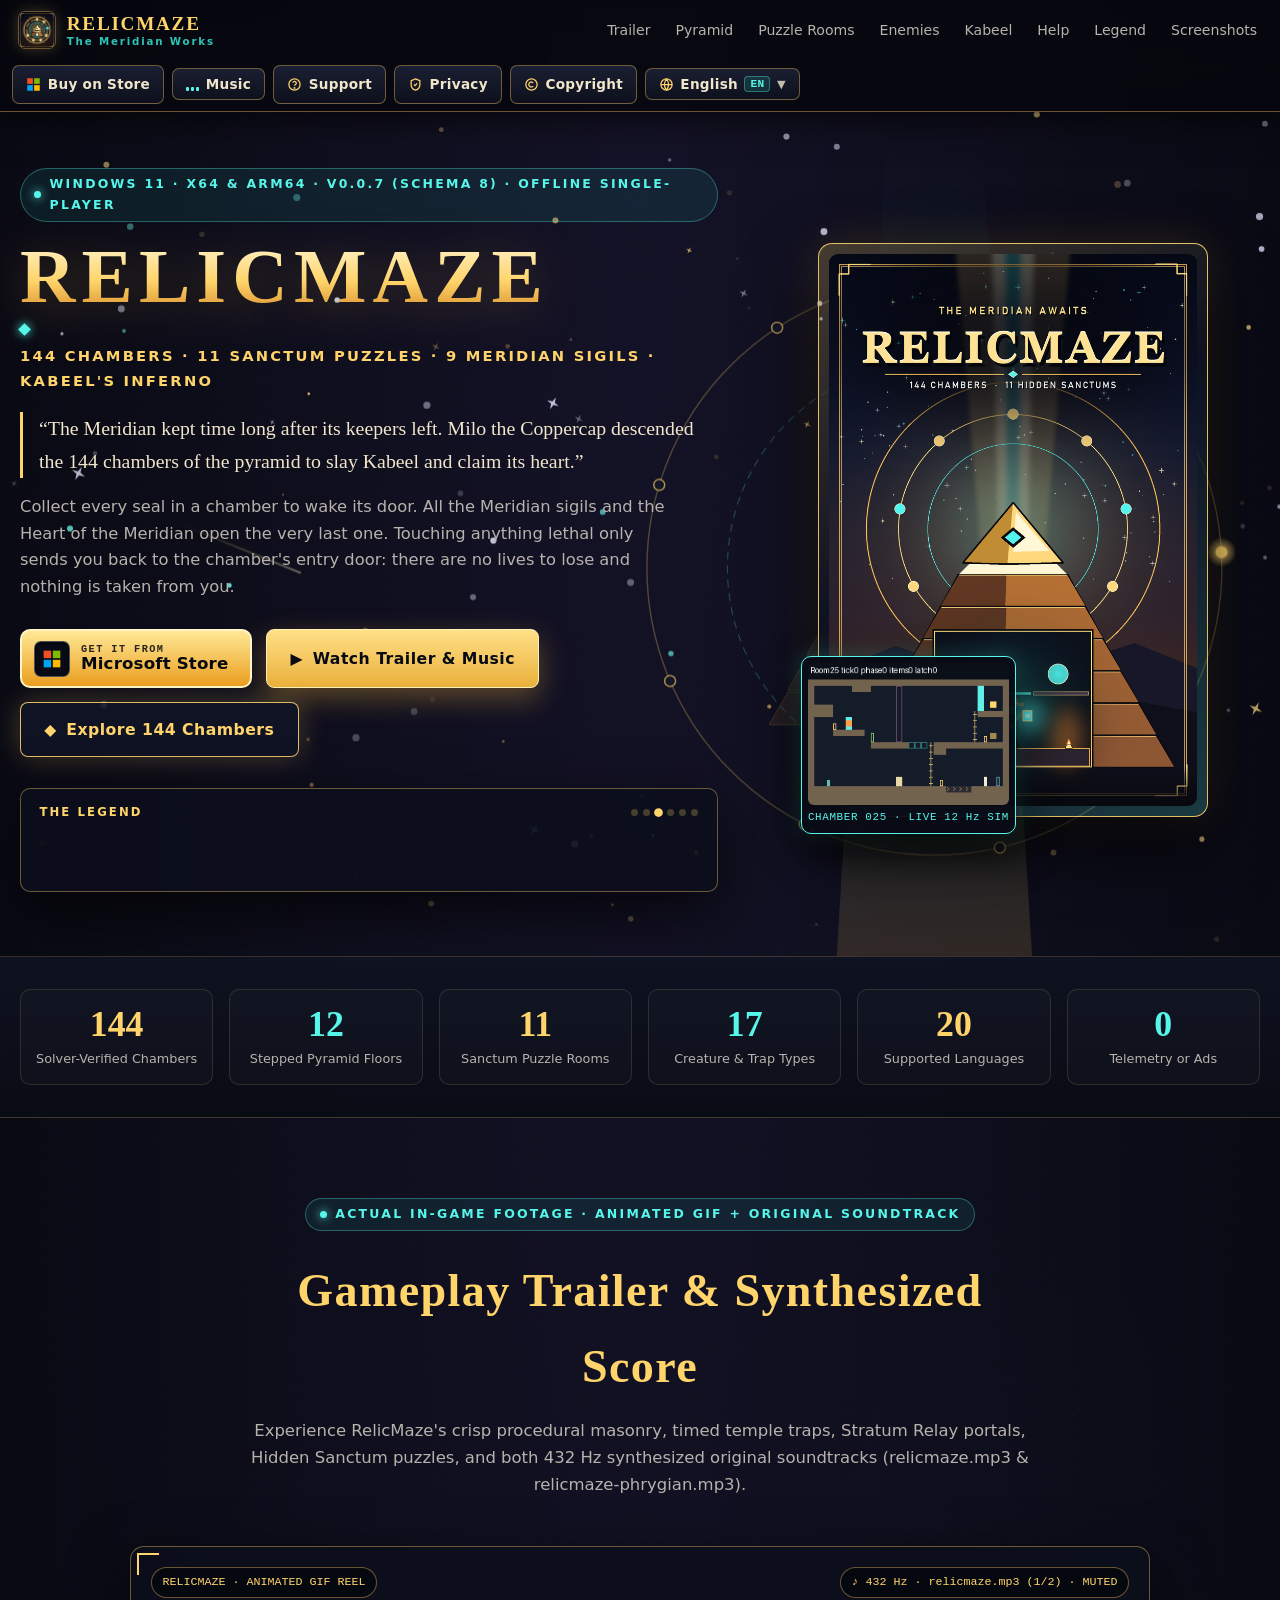
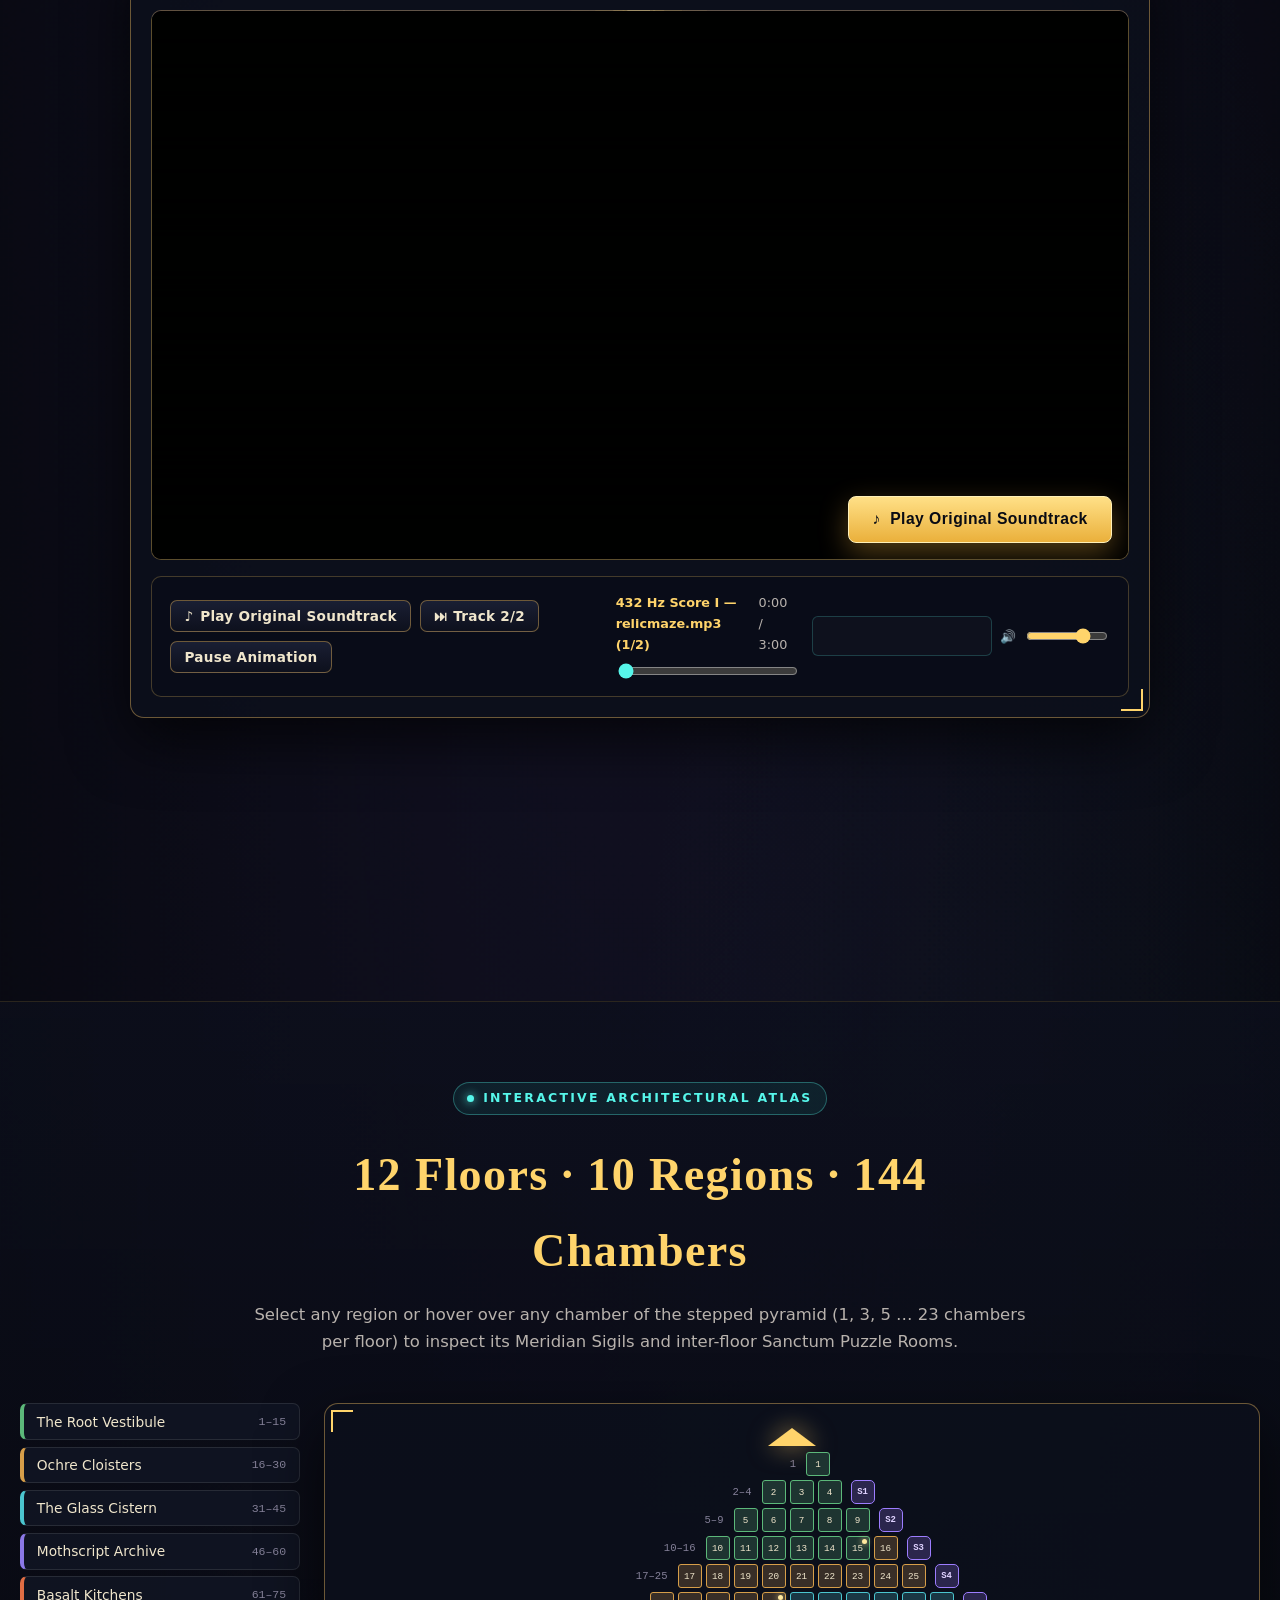
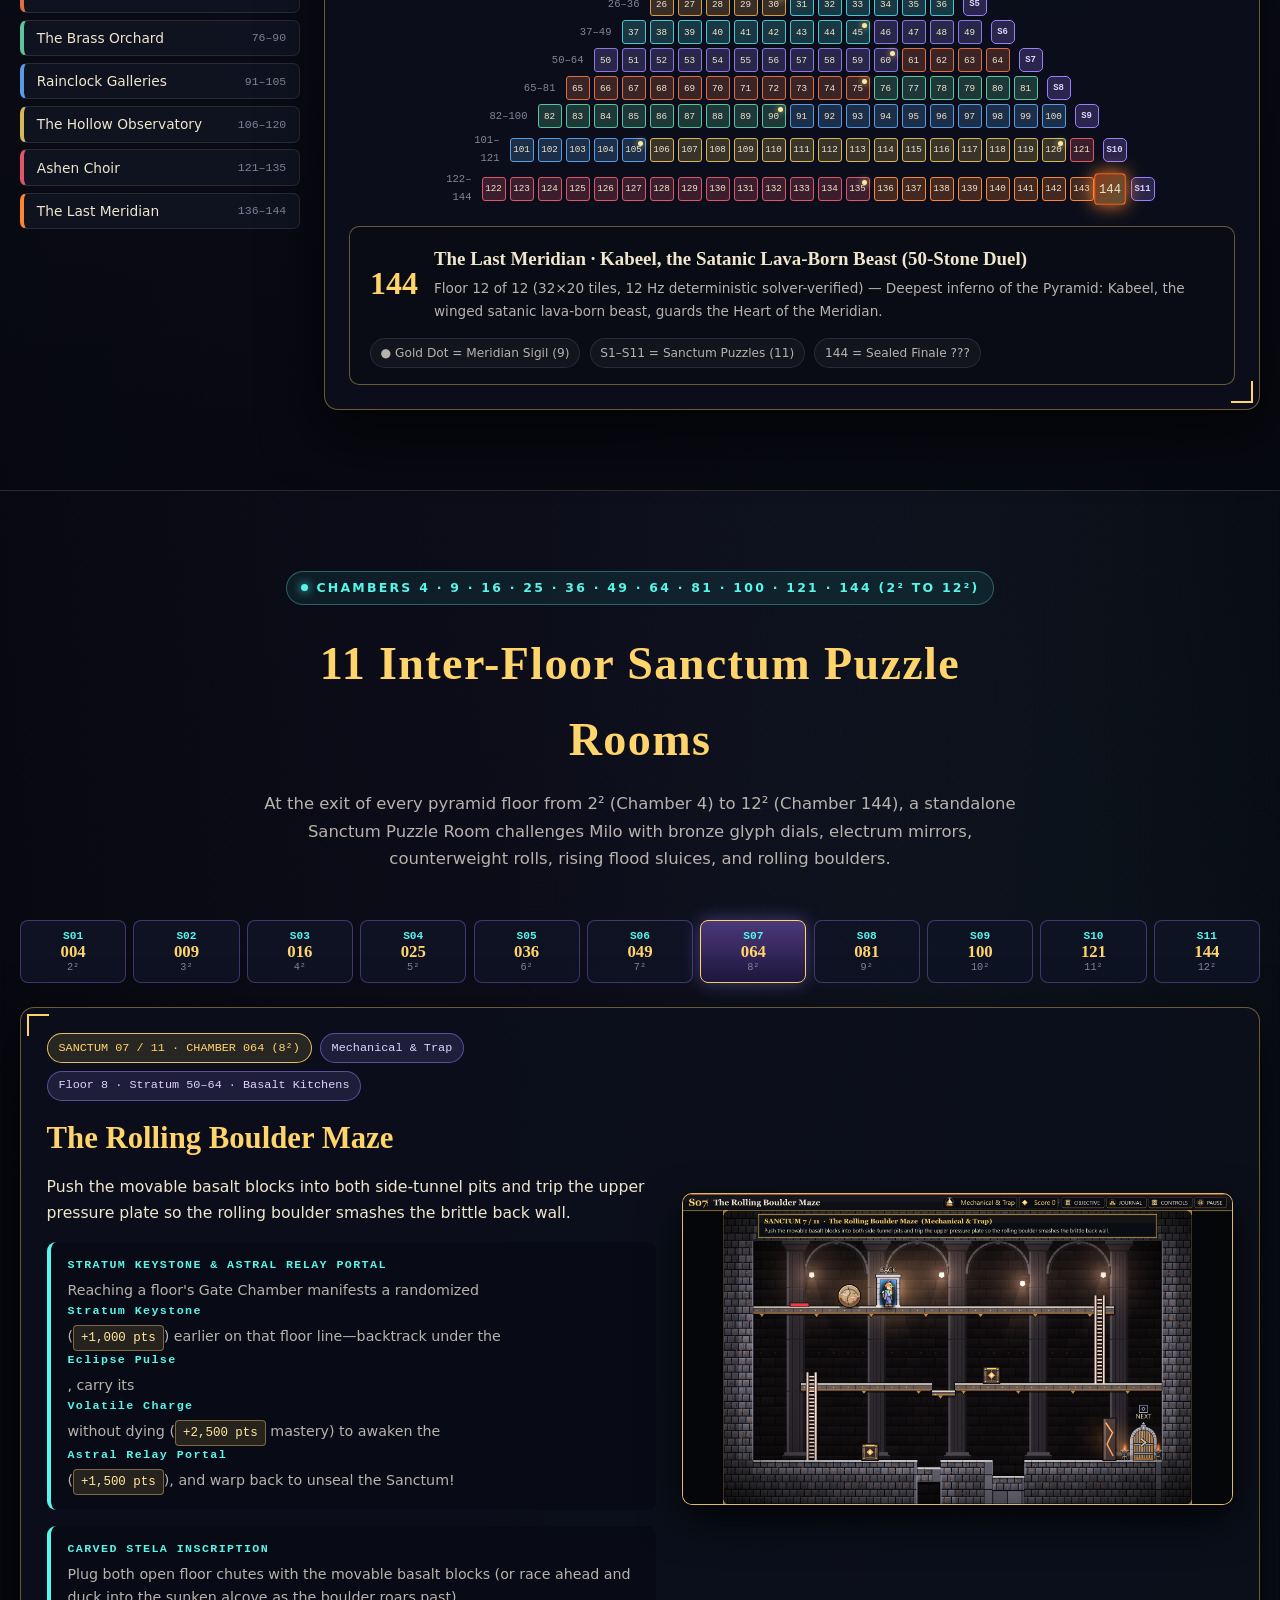
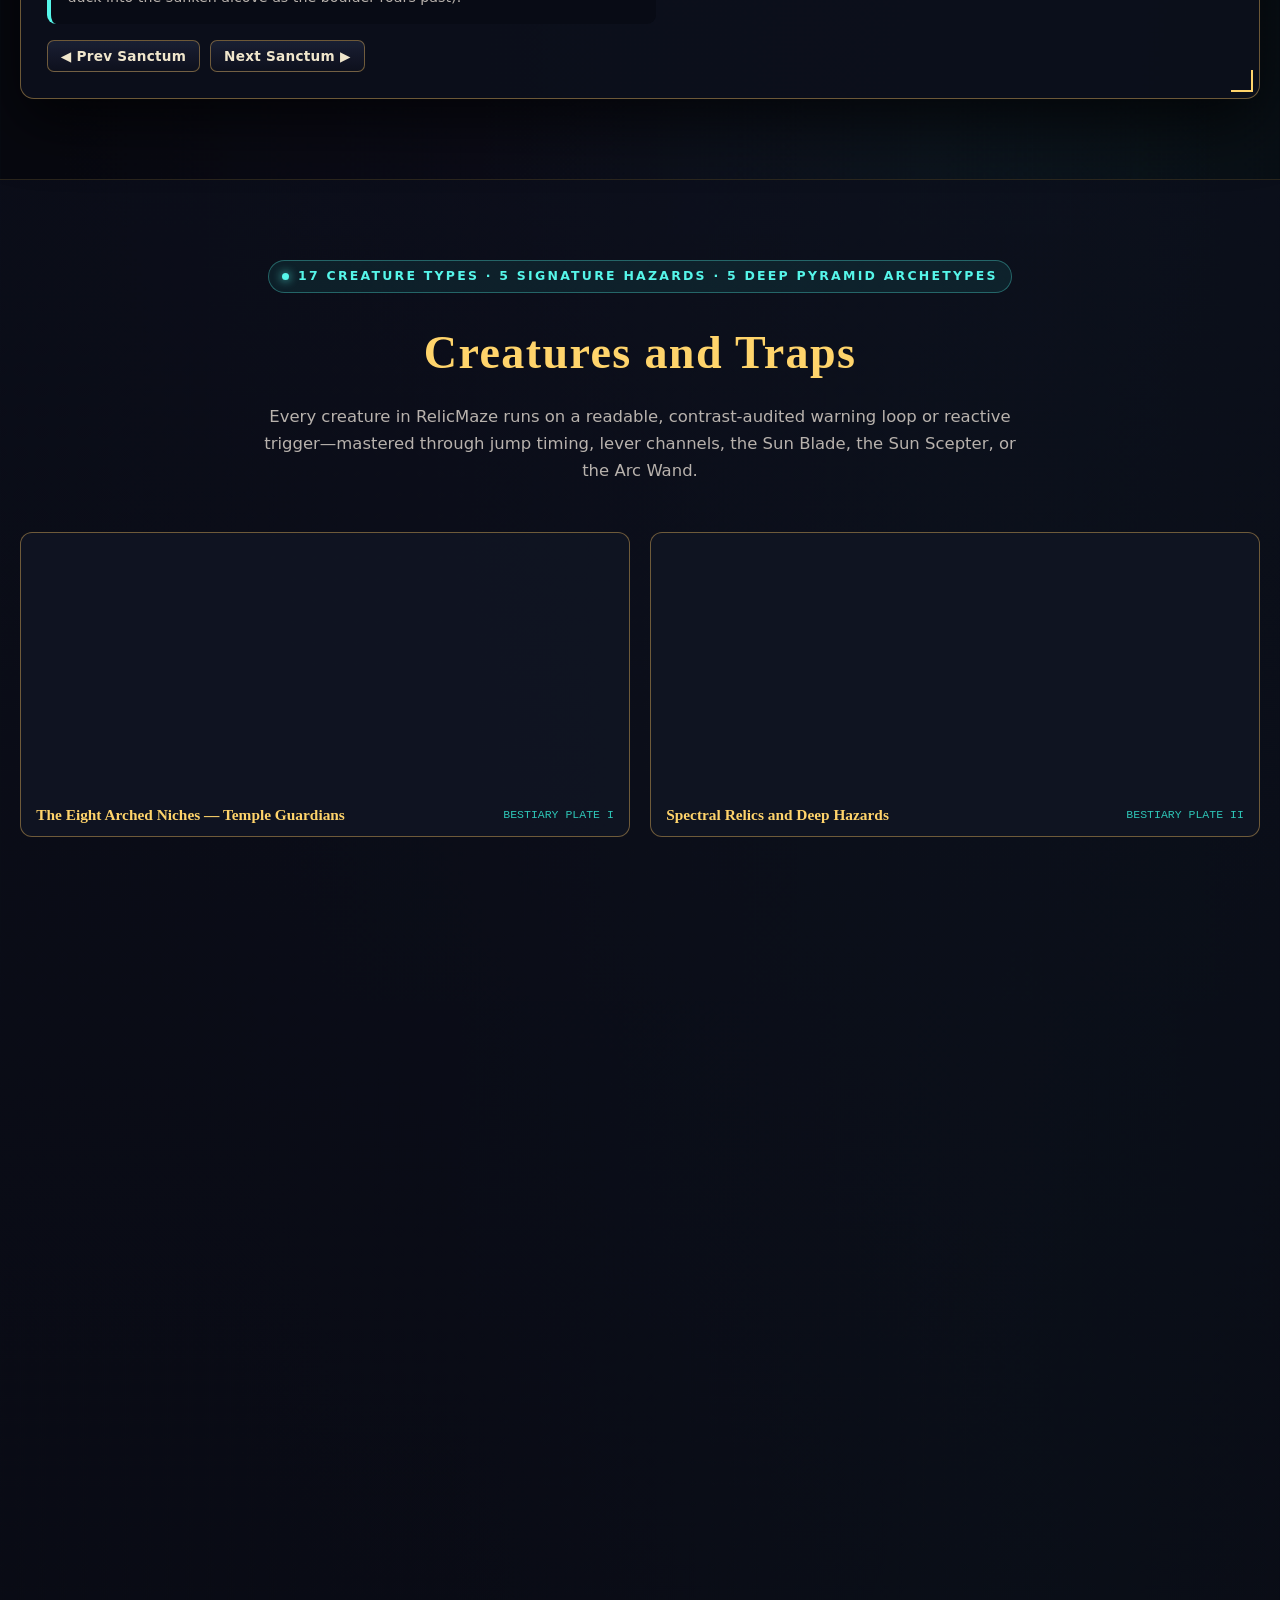
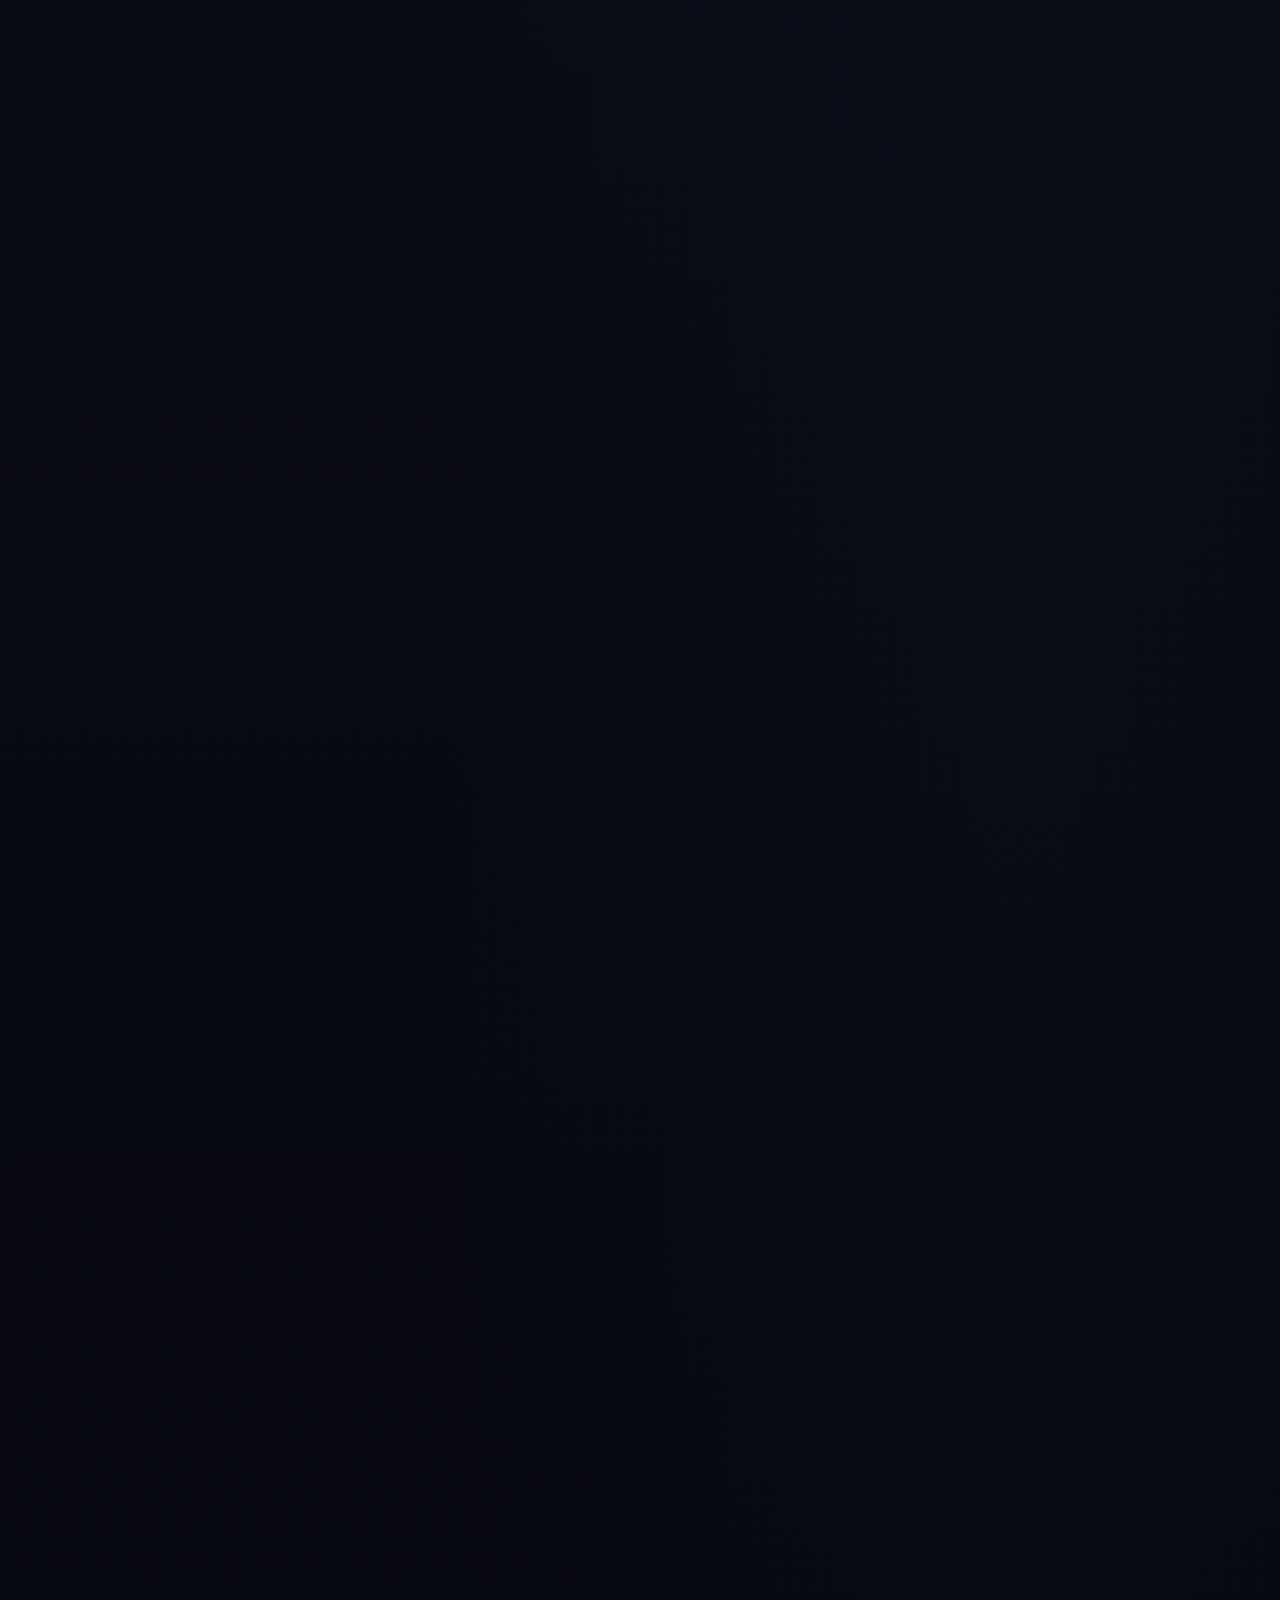
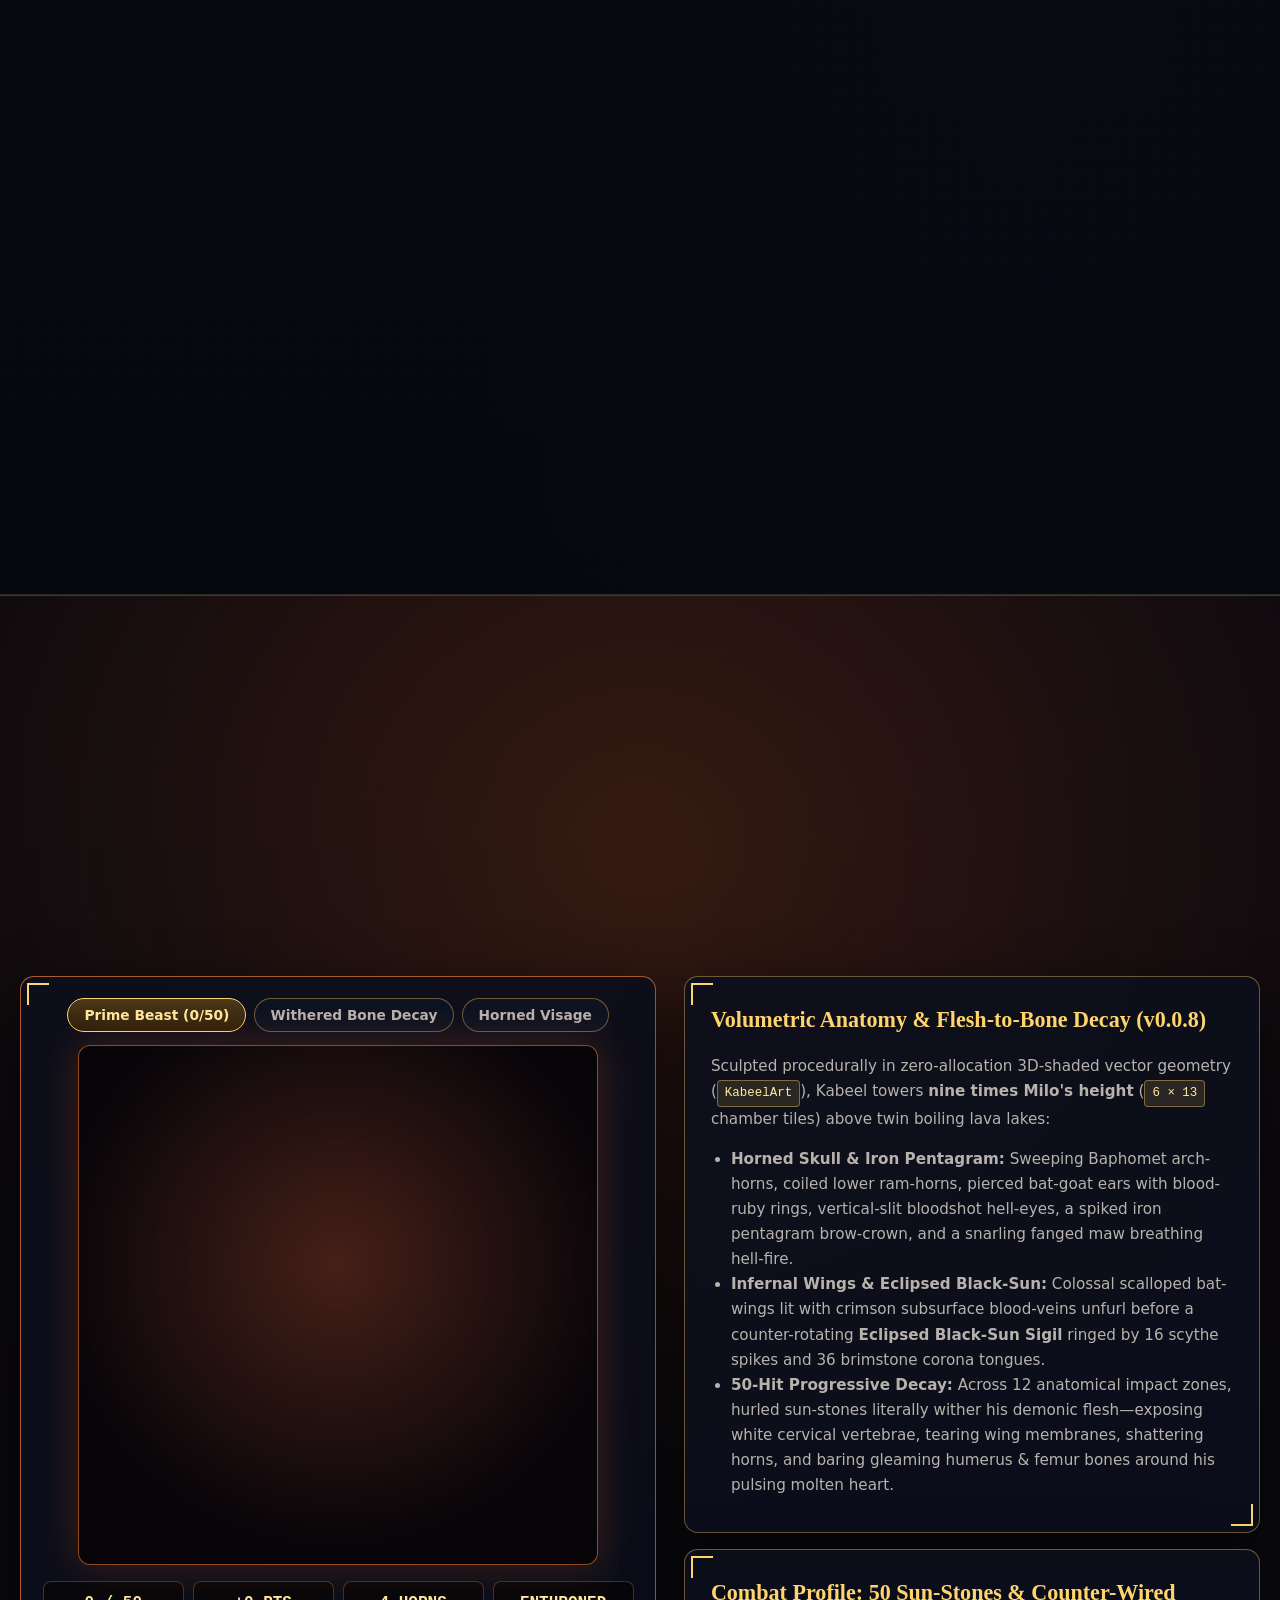
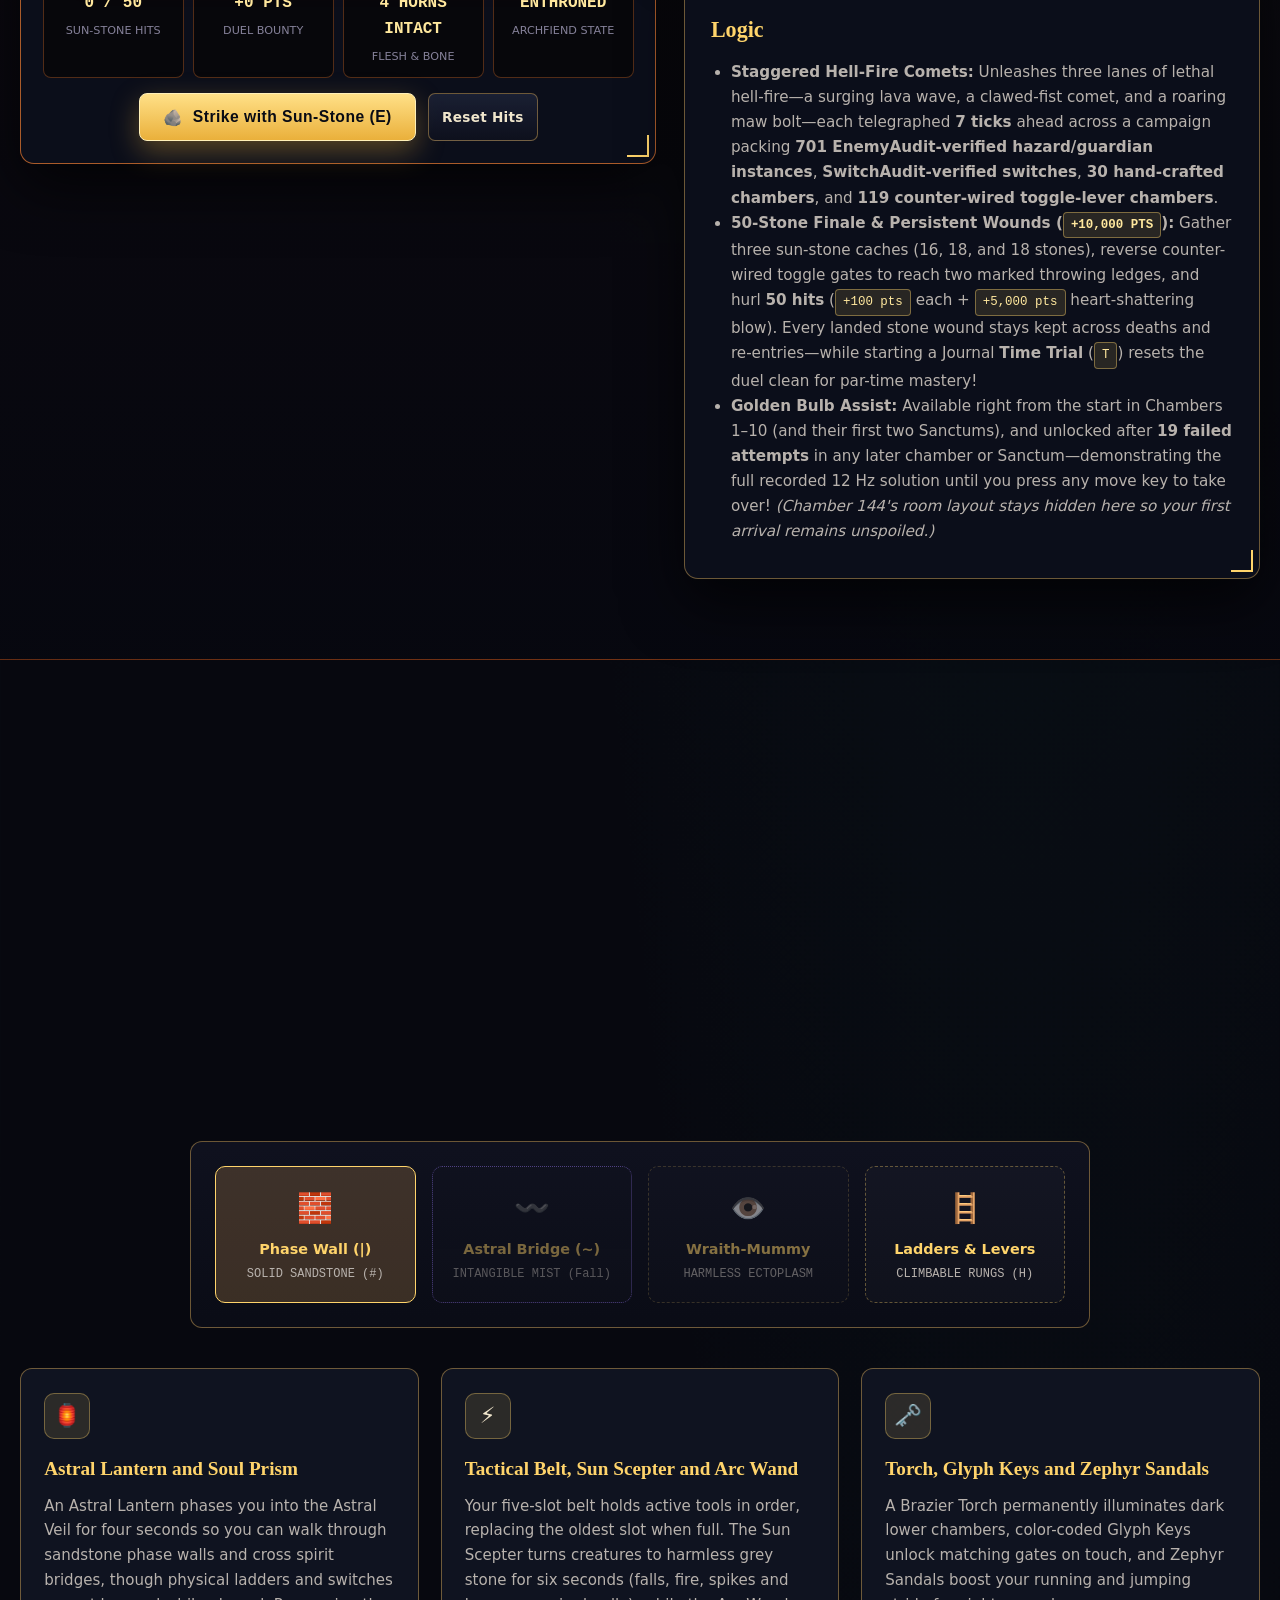
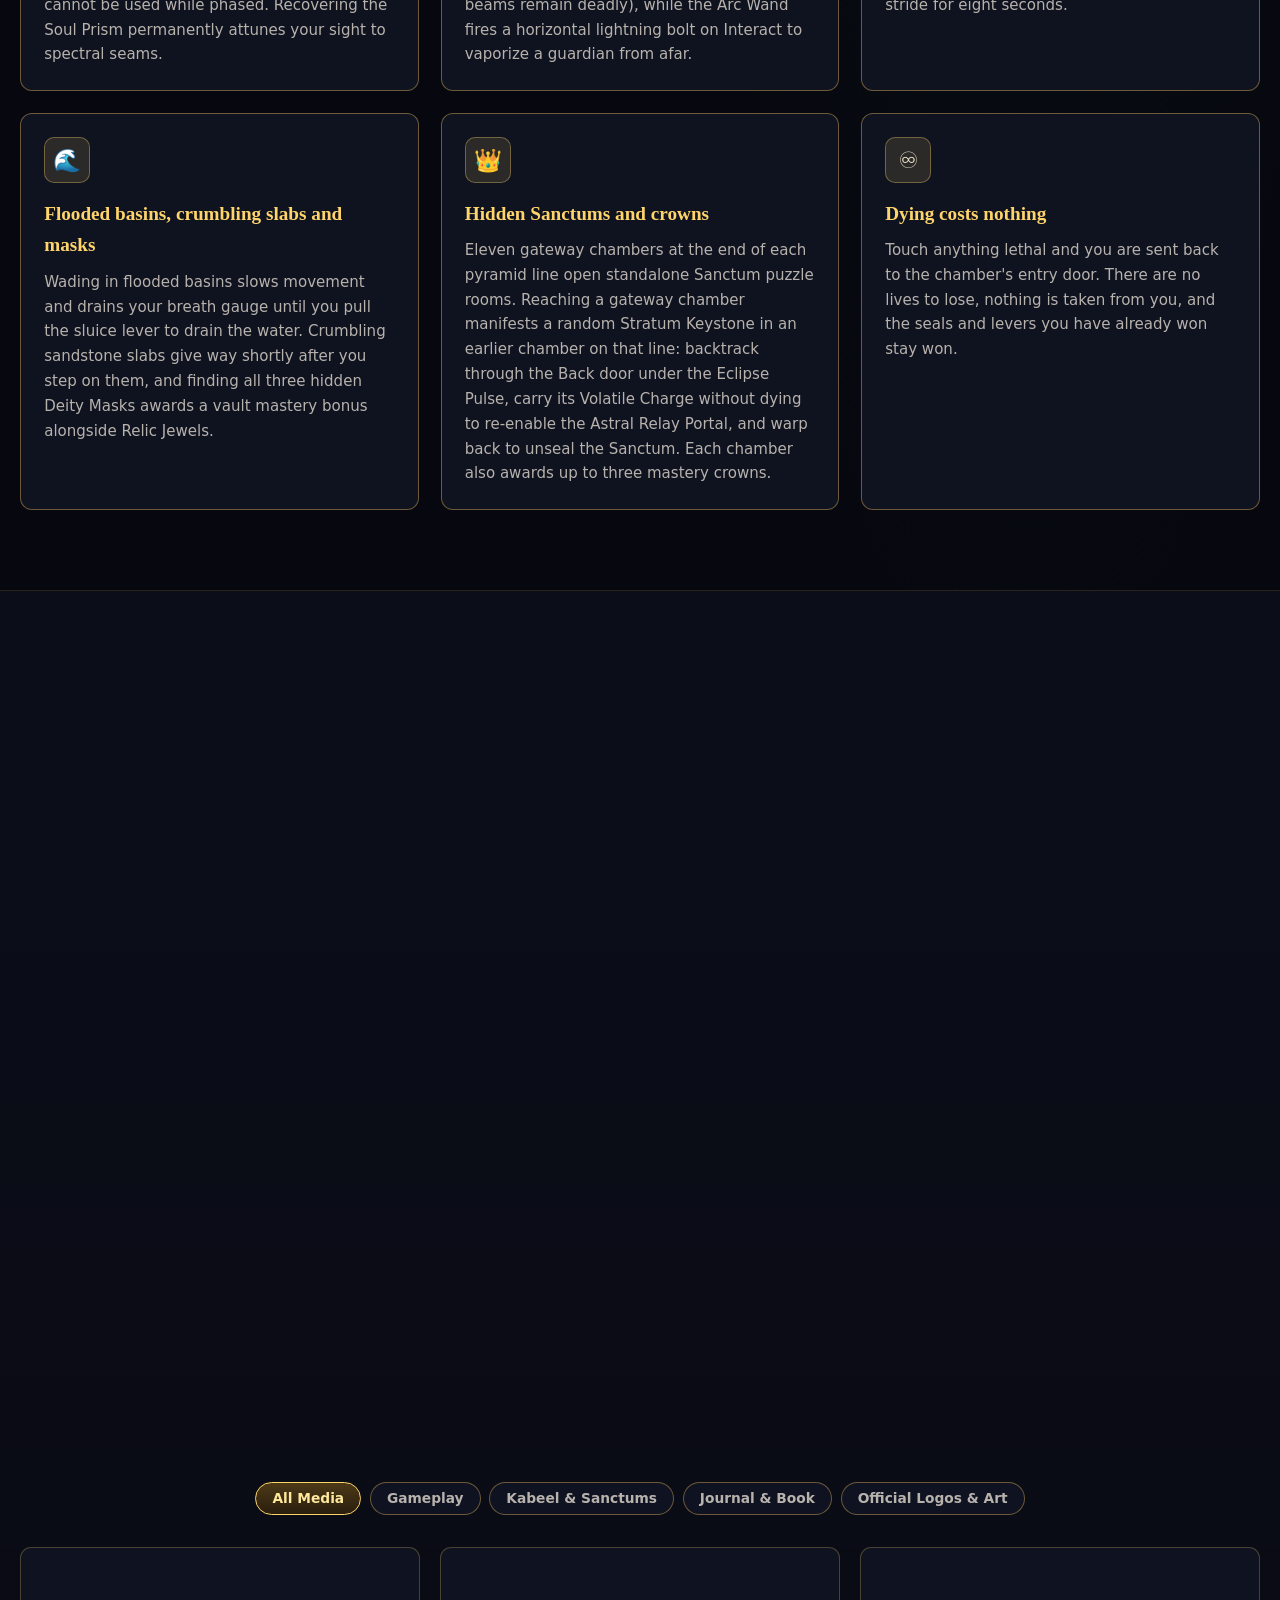
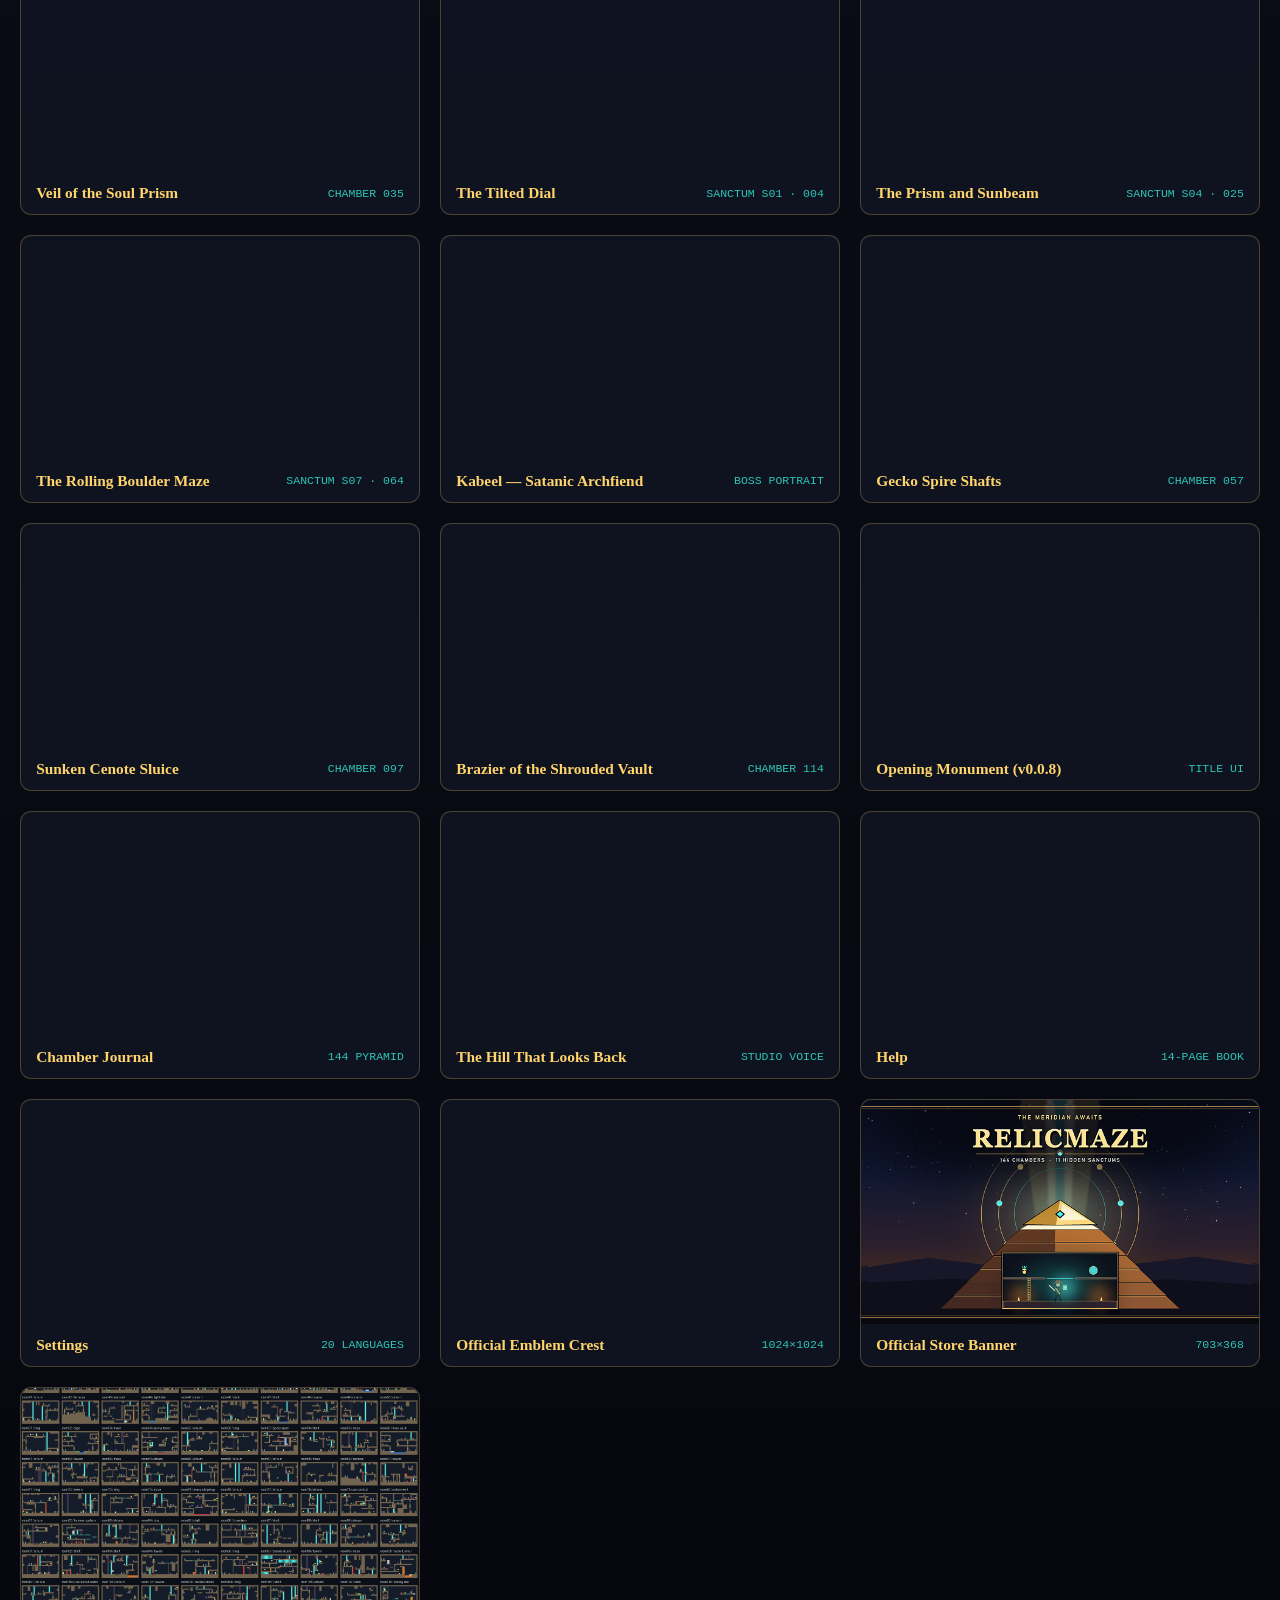
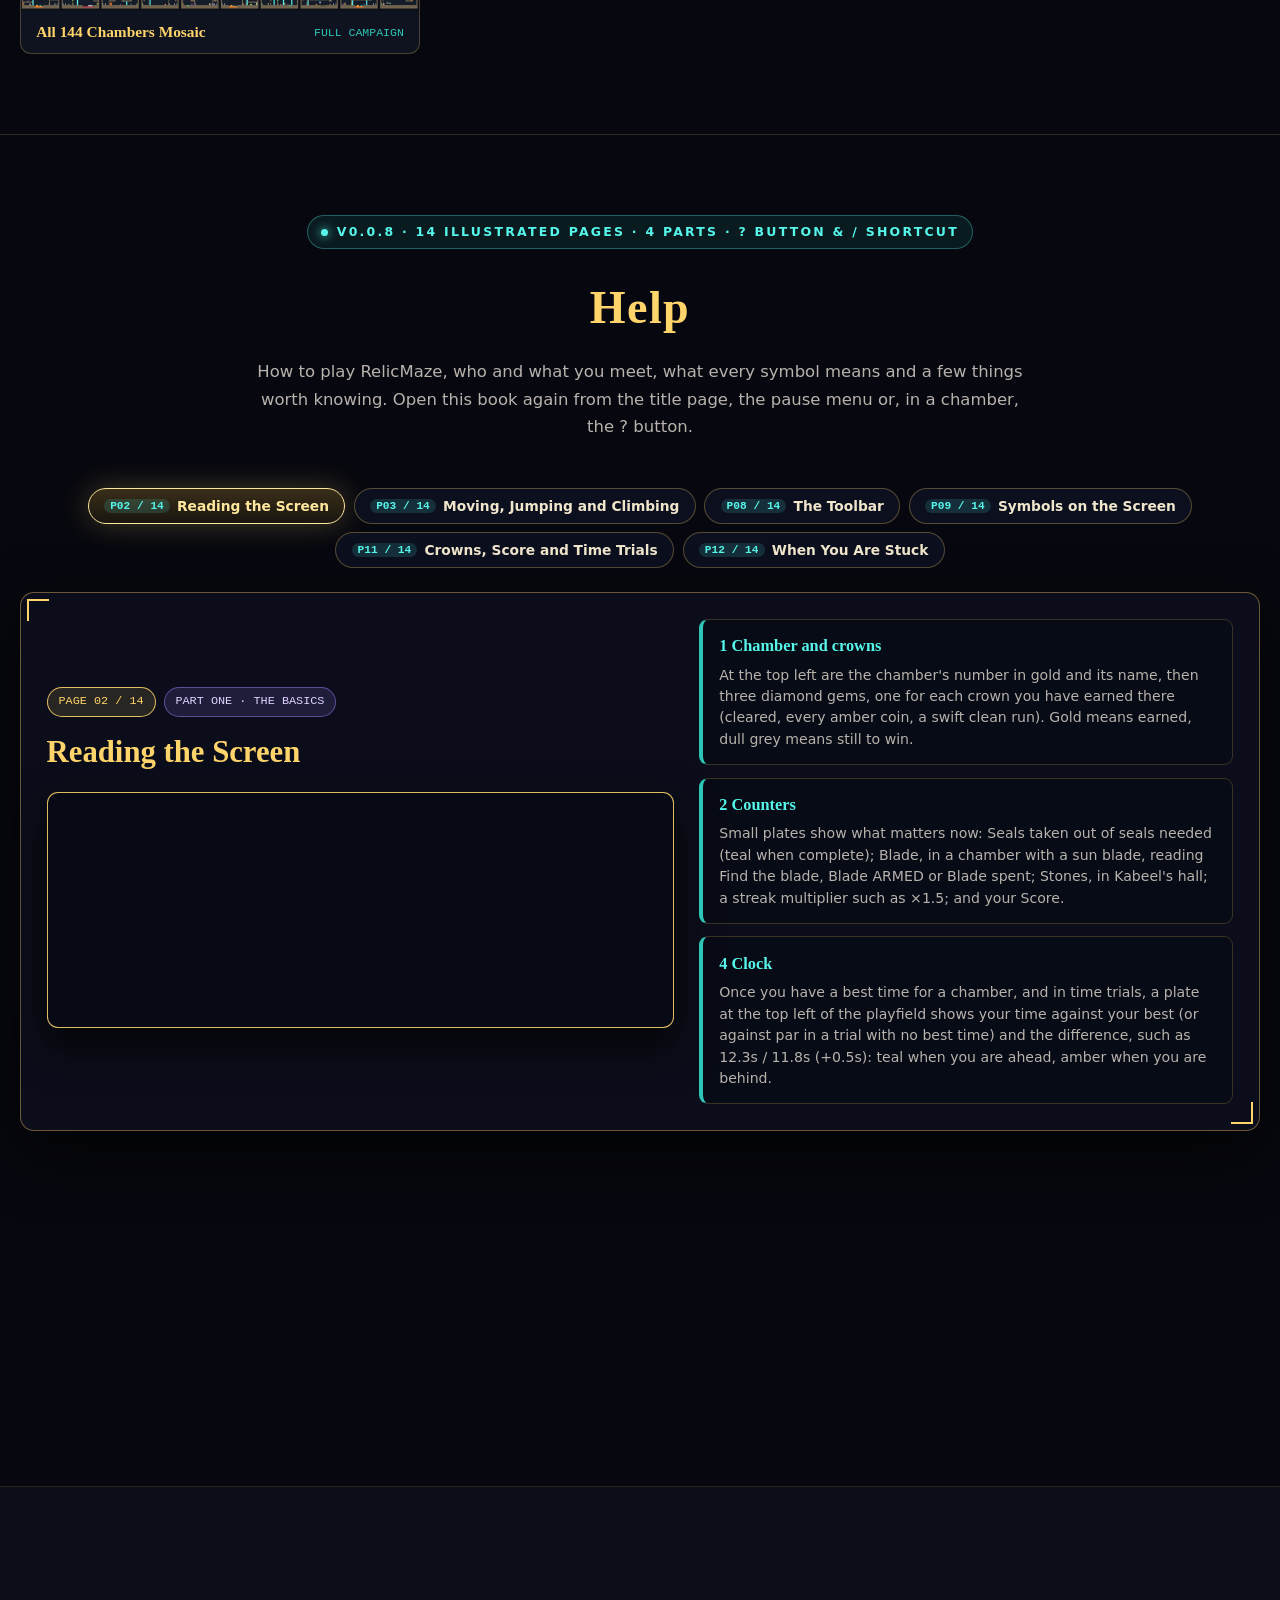
==== index.html @ d06f9522 "dfdf" ====
<!DOCTYPE html>
<html lang="en" dir="ltr">
<head>
  <meta charset="utf-8">
  <meta name="viewport" content="width=device-width, initial-scale=1">
  <title>RelicMaze — 144-Chamber Puzzle Platformer for Windows</title>
  <meta name="description" content="Explore a 144-chamber temple in RelicMaze, a puzzle platformer for Windows with 11 hidden sanctums, 9 sigils, spectral relics, and offline single-player play.">
  <meta name="robots" content="index, follow, max-image-preview:large, max-snippet:-1, max-video-preview:-1">
  <meta name="author" content="bulentozkir">
  <meta name="application-name" content="RelicMaze">
  <meta name="theme-color" content="#07080F">
  <meta name="color-scheme" content="dark">
  <link rel="canonical" href="https://bulentozkir.github.io/relicmaze-site/">
  <link rel="alternate" hreflang="en" href="https://bulentozkir.github.io/relicmaze-site/">
  <link rel="alternate" hreflang="x-default" href="https://bulentozkir.github.io/relicmaze-site/">
  <meta property="og:locale" content="en_US">
  <meta property="og:title" content="RelicMaze — 144-Chamber Puzzle Platformer for Windows">
  <meta property="og:description" content="Explore a 144-chamber temple in RelicMaze, a puzzle platformer for Windows with 11 hidden sanctums, 9 sigils, spectral relics, and offline single-player play.">
  <meta property="og:type" content="website">
  <meta property="og:site_name" content="RelicMaze">
  <meta property="og:url" content="https://bulentozkir.github.io/relicmaze-site/">
  <meta property="og:image" content="https://bulentozkir.github.io/relicmaze-site/assets/logos/RelicMaze-Logo-1920x1080.png">
  <meta property="og:image:type" content="image/png">
  <meta property="og:image:width" content="1920">
  <meta property="og:image:height" content="1080">
  <meta property="og:image:alt" content="RelicMaze key art for the 144-chamber puzzle platformer for Windows">
  <meta name="twitter:card" content="summary_large_image">
  <meta name="twitter:title" content="RelicMaze — 144-Chamber Puzzle Platformer for Windows">
  <meta name="twitter:description" content="Explore a 144-chamber temple in RelicMaze, a puzzle platformer for Windows with 11 hidden sanctums, 9 sigils, spectral relics, and offline single-player play.">
  <meta name="twitter:image" content="https://bulentozkir.github.io/relicmaze-site/assets/logos/RelicMaze-Logo-1920x1080.png">
  <meta name="twitter:image:alt" content="RelicMaze key art for the 144-chamber puzzle platformer for Windows">
  <script type="application/ld+json">
  {
    "@context": "https://schema.org",
    "@graph": [
      {
        "@type": "Person",
        "@id": "https://bulentozkir.github.io/relicmaze-site/#author",
        "name": "bulentozkir",
        "url": "https://github.com/bulentozkir"
      },
      {
        "@type": "WebSite",
        "@id": "https://bulentozkir.github.io/relicmaze-site/#website",
        "url": "https://bulentozkir.github.io/relicmaze-site/",
        "name": "RelicMaze",
        "description": "Official showcase for RelicMaze, a 144-chamber temple puzzle platformer for Windows.",
        "inLanguage": "en",
        "publisher": {
          "@id": "https://bulentozkir.github.io/relicmaze-site/#author"
        },
        "about": {
          "@id": "https://bulentozkir.github.io/relicmaze-site/#game"
        }
      },
      {
        "@type": "WebPage",
        "@id": "https://bulentozkir.github.io/relicmaze-site/#webpage",
        "url": "https://bulentozkir.github.io/relicmaze-site/",
        "name": "RelicMaze — 144-Chamber Puzzle Platformer for Windows",
        "description": "Explore a 144-chamber temple in RelicMaze, a puzzle platformer for Windows with 11 hidden sanctums, 9 sigils, spectral relics, and offline single-player play.",
        "inLanguage": "en",
        "dateModified": "2026-11-19",
        "isPartOf": {
          "@id": "https://bulentozkir.github.io/relicmaze-site/#website"
        },
        "about": {
          "@id": "https://bulentozkir.github.io/relicmaze-site/#game"
        },
        "primaryImageOfPage": {
          "@type": "ImageObject",
          "url": "https://bulentozkir.github.io/relicmaze-site/assets/logos/RelicMaze-Logo-1920x1080.png",
          "width": 1920,
          "height": 1080
        }
      },
      {
        "@type": [
          "VideoGame",
          "SoftwareApplication"
        ],
        "@id": "https://bulentozkir.github.io/relicmaze-site/#game",
        "name": "RelicMaze",
        "alternateName": "RelicMaze — The Meridian Works",
        "url": "https://bulentozkir.github.io/relicmaze-site/",
        "description": "Explore a 144-chamber temple in RelicMaze, a puzzle platformer for Windows with 11 hidden sanctums, 9 sigils, spectral relics, and offline single-player play.",
        "applicationCategory": "GameApplication",
        "applicationSubCategory": "Puzzle Platformer",
        "operatingSystem": "Windows 10, Windows 11",
        "processorRequirements": "x64 or ARM64",
        "softwareVersion": "0.0.8",
        "genre": [
          "Puzzle",
          "Platformer",
          "Action-Adventure"
        ],
        "gamePlatform": [
          "Windows 10",
          "Windows 11",
          "PC"
        ],
        "playMode": "SinglePlayer",
        "numberOfPlayers": {
          "@type": "QuantitativeValue",
          "value": 1
        },
        "inLanguage": [
          "en",
          "zh",
          "hi",
          "es",
          "ar",
          "fr",
          "bn",
          "pt",
          "id",
          "ur",
          "ru",
          "de",
          "ja",
          "pcm",
          "mr",
          "vi",
          "te",
          "sw",
          "ha",
          "tr"
        ],
        "author": {
          "@id": "https://bulentozkir.github.io/relicmaze-site/#author"
        },
        "publisher": {
          "@id": "https://bulentozkir.github.io/relicmaze-site/#author"
        },
        "image": [
          {
            "@type": "ImageObject",
            "url": "https://bulentozkir.github.io/relicmaze-site/assets/logos/RelicMaze-Logo-1920x1080.png",
            "width": 1920,
            "height": 1080
          },
          {
            "@type": "ImageObject",
            "url": "https://bulentozkir.github.io/relicmaze-site/assets/logos/RelicMaze-BoxArt-1080x1080.png",
            "width": 1080,
            "height": 1080
          },
          {
            "@type": "ImageObject",
            "url": "https://bulentozkir.github.io/relicmaze-site/assets/logos/RelicMaze-Poster-720x1080.png",
            "width": 720,
            "height": 1080
          }
        ],
        "screenshot": [
          "https://bulentozkir.github.io/relicmaze-site/assets/screenshots/01-Gameplay-Astral-Veil-Chamber.png",
          "https://bulentozkir.github.io/relicmaze-site/assets/screenshots/02-Gameplay-Gecko-Spire-Shafts.png",
          "https://bulentozkir.github.io/relicmaze-site/assets/screenshots/03-Gameplay-Sunken-Cenote-Sluice.png",
          "https://bulentozkir.github.io/relicmaze-site/assets/screenshots/05-Gameplay-Hidden-Sanctum-Puzzle.png",
          "https://bulentozkir.github.io/relicmaze-site/assets/screenshots/10-Journal-Page.png"
        ],
        "featureList": [
          "144 solver-verified chambers across a 12-floor stepped pyramid",
          "11 inter-floor Hidden Sanctum puzzle rooms",
          "100% offline single-player with zero telemetry or ads",
          "Clear View high-contrast accessibility, spoken narration, and 250% UI scaling",
          "20 supported languages including RTL layout mirroring for Arabic and Urdu"
        ]
      }
    ]
  }
  </script>
  <script>document.documentElement.classList.add("js");</script>
  <link rel="preload" as="image" href="assets/logos/RelicMaze-Poster-720x1080.png" fetchpriority="high">
  <link rel="icon" type="image/png" sizes="44x44" href="assets/logos/RelicMaze-Logo-44x44.png">
  <link rel="icon" type="image/png" sizes="128x128" href="assets/logos/RelicMaze-Logo-128x128.png">
  <link rel="icon" type="image/png" sizes="300x300" href="assets/logos/RelicMaze-Logo-300x300.png">
  <link rel="apple-touch-icon" sizes="150x150" href="assets/logos/RelicMaze-Logo-150x150.png">
  <link rel="manifest" href="site.webmanifest">
  <link rel="stylesheet" href="assets/css/styles.css?v=12">
</head>
<body data-page="home">
  <a href="#main-content" class="skip-link">Skip to main content</a>
  <div class="lantern-aura" aria-hidden="true"></div>

  <!-- =====================================================================
       TOP HUD TOOLBAR (Support, Privacy, Copyright Buttons + Language Selector)
       ===================================================================== -->
  <header class="top-toolbar" role="banner">
    <div class="toolbar-inner">
      <a href="./" class="brand-link" aria-label="RelicMaze Home">
        <img src="assets/logos/RelicMaze-Logo-150x150.png" alt="RelicMaze Crest" class="brand-crest" width="38" height="38" decoding="async">
        <span class="brand-wordmark">
          <span>RELICMAZE</span>
          <span class="brand-sub" data-i18n="meridian_works">The Meridian Works</span>
        </span>
      </a>

      <nav class="toolbar-sections" aria-label="Page sections">
        <a href="#trailer" class="section-link" data-i18n="nav_trailer">Trailer</a>
        <a href="#pyramid" class="section-link" data-i18n="nav_pyramid">Pyramid</a>
        <a href="#puzzles" class="section-link" data-i18n="nav_puzzles">Puzzle Rooms</a>
        <a href="#enemies" class="section-link" data-i18n="nav_enemies">Enemies</a>
        <a href="#finale" class="section-link" data-i18n="nav_kabeel">Chamber 144</a>
        <a href="#help" class="section-link" data-i18n="nav_help">Help</a>
        <a href="#legend" class="section-link" data-i18n="nav_legend">Legend</a>
        <a href="#gallery" class="section-link" data-i18n="nav_gallery">Screenshots</a>
      </nav>

      <div class="toolbar-actions">
        <!-- Microsoft Store Blinking Purchase Button -->
        <a
          href="https://apps.microsoft.com/detail/XXXXX?hl=en-us&amp;gl=US&amp;ocid=pdpshare"
          target="_blank"
          rel="noopener noreferrer"
          class="hud-btn hud-msstore"
          id="nav-btn-msstore"
        >
          <svg viewBox="0 0 24 24" aria-hidden="true">
            <rect x="2" y="2" width="9" height="9" fill="#F25022"></rect>
            <rect x="13" y="2" width="9" height="9" fill="#7FBA00"></rect>
            <rect x="2" y="13" width="9" height="9" fill="#00A4EF"></rect>
            <rect x="13" y="13" width="9" height="9" fill="#FFB900"></rect>
          </svg>
          <span data-i18n="msstore_toolbar">Buy on Store</span>
        </a>

        <!-- Original Soundtrack Toggle -->
        <button type="button" id="toolbar-music-btn" class="hud-btn hud-music" aria-pressed="false" title="Play / Pause Original Soundtrack (relicmaze.mp3)">
          <span class="eq-bars" aria-hidden="true"><span></span><span></span><span></span></span>
          <span data-i18n="music">Music</span>
        </button>

        <!-- Explicit Top Toolbar Buttons: Support, Privacy, Copyright -->
        <a href="support.html" class="hud-btn" id="nav-btn-support">
          <svg viewBox="0 0 24 24" fill="none" stroke="currentColor" stroke-width="2" aria-hidden="true">
            <circle cx="12" cy="12" r="9"></circle>
            <path d="M9.1 9a3 3 0 0 1 5.8 1c0 2-3 2.5-3 4"></path>
            <circle cx="12" cy="17.5" r="0.6" fill="currentColor"></circle>
          </svg>
          <span data-i18n="btn_support">Support</span>
        </a>

        <a href="privacy.html" class="hud-btn" id="nav-btn-privacy">
          <svg viewBox="0 0 24 24" fill="none" stroke="currentColor" stroke-width="2" aria-hidden="true">
            <path d="M12 3l7 3v6c0 5-3.5 8.2-7 9-3.5-.8-7-4-7-9V6l7-3z"></path>
            <path d="M9.5 12l1.8 1.8 3.4-3.6"></path>
          </svg>
          <span data-i18n="btn_privacy">Privacy</span>
        </a>

        <a href="copyright.html" class="hud-btn" id="nav-btn-copyright">
          <svg viewBox="0 0 24 24" fill="none" stroke="currentColor" stroke-width="2" aria-hidden="true">
            <circle cx="12" cy="12" r="9"></circle>
            <path d="M14.8 9.5a4 4 0 1 0 0 5"></path>
          </svg>
          <span data-i18n="btn_copyright">Copyright</span>
        </a>

        <!-- 20-Language Selector at Top Toolbar -->
        <div class="lang-dropdown" id="lang-dropdown">
          <button type="button" class="hud-btn lang-trigger" id="lang-trigger" aria-haspopup="listbox" aria-expanded="false">
            <span class="lang-trigger-left">
              <svg viewBox="0 0 24 24" fill="none" stroke="currentColor" stroke-width="2" aria-hidden="true">
                <circle cx="12" cy="12" r="9"></circle>
                <path d="M3 12h18M12 3a14 14 0 0 1 0 18M12 3a14 14 0 0 0 0 18"></path>
              </svg>
              <span id="lang-current-native">English</span>
              <span class="lang-code-pill" id="lang-current-code">EN</span>
            </span>
            <span class="lang-caret" aria-hidden="true">▼</span>
          </button>
          <div class="lang-menu" id="lang-menu" role="listbox" aria-label="Select Language"></div>
        </div>
      </div>
    </div>
  </header>

  <div class="scroll-meridian" aria-hidden="true">
    <div class="scroll-meridian-bar"></div>
  </div>

  <!-- Shared Dual 432 Hz Original Soundtrack Audio Element -->
  <audio id="rm-audio" src="assets/media/relicmaze.mp3?v=8" preload="metadata"></audio>

  <main id="main-content">
    <!-- ===================================================================
         HERO SECTION WITH PROCEDURAL MERIDIAN SKY & ASTROLABE CANVAS
         =================================================================== -->
    <section class="hero">
      <canvas id="meridian-canvas" aria-hidden="true"></canvas>
      <div class="container hero-grid">
        <div class="hero-copy">
          <div class="eyebrow">
            <span class="eyebrow-dot"></span>
            <span data-i18n="eyebrow_platform">WINDOWS 11 · x64 &amp; ARM64 · OFFLINE SINGLE-PLAYER</span>
          </div>

          <h1 class="hero-title">RELICMAZE</h1>

          <p class="hero-kicker">
            <span class="diamond-sep" aria-hidden="true"></span>
            <span data-i18n="hero_kicker">144 CHAMBERS · 11 HIDDEN SANCTUMS · 9 MERIDIAN SIGILS · 1 HEART</span>
          </p>

          <blockquote class="hero-quote" data-i18n="opening_quote">
            “The Meridian kept time long after its keepers left. Milo the Coppercap descended the 144 chambers of the pyramid to slay Kabeel and claim its heart.”
          </blockquote>

          <p class="hero-lead" data-i18n="intro_rules">
            Collect every seal in a chamber to wake its door. All the Meridian sigils and the Heart of the Meridian open the very last one. Touching anything lethal only sends you back to the chamber's entry door: there are no lives to lose and nothing is taken from you.
          </p>

          <div class="cta-row">
            <a
              href="https://apps.microsoft.com/detail/XXXXX?hl=en-us&amp;gl=US&amp;ocid=pdpshare"
              target="_blank"
              rel="noopener noreferrer"
              id="hero-msstore-cta"
              class="btn-msstore"
            >
              <span class="msstore-icon-pod" aria-hidden="true">
                <svg viewBox="0 0 24 24">
                  <rect x="2" y="2" width="9" height="9" fill="#F25022"></rect>
                  <rect x="13" y="2" width="9" height="9" fill="#7FBA00"></rect>
                  <rect x="2" y="13" width="9" height="9" fill="#00A4EF"></rect>
                  <rect x="13" y="13" width="9" height="9" fill="#FFB900"></rect>
                </svg>
              </span>
              <span class="msstore-copy">
                <span class="msstore-kicker" data-i18n="msstore_kicker">GET IT FROM</span>
                <span class="msstore-name" data-i18n="msstore_label">Microsoft Store</span>
              </span>
            </a>

            <a href="#trailer" id="hero-watch-trailer" class="btn-primary">
              <span>▶</span>
              <span data-i18n="cta_trailer">Watch Trailer &amp; Music</span>
            </a>
            <a href="#pyramid" class="btn-secondary">
              <span>◆</span>
              <span data-i18n="cta_explore">Explore 144 Chambers</span>
            </a>
          </div>

          <!-- Authentic TitleScreen.DrawLore Rotating Legend Plate -->
          <div class="legend-ticker" aria-live="polite">
            <div class="legend-ticker-head">
              <span data-i18n="the_legend">THE LEGEND</span>
              <div class="legend-dots" id="legend-dots"></div>
            </div>
            <p class="legend-ticker-line" id="legend-ticker-line" data-i18n="lore_0">
              Above the town of Visoko in Bosnia stands a hill called Visočica. The legend says a pyramid sleeps inside it. Read the whole file under Legend.
            </p>
          </div>
        </div>

        <div class="hero-art-stage">
          <div class="poster-frame" id="hero-poster-frame">
            <img src="assets/logos/RelicMaze-Poster-720x1080.png" alt="RelicMaze Official Poster — The Meridian Awaits: 144 Chambers · 11 Hidden Sanctums" width="720" height="1080" fetchpriority="high" decoding="async">
            <div class="floating-walkthrough-card">
              <img src="assets/previews/room25-reference-walkthrough.gif?v=7" alt="Animated preview of Chamber 025 solver walkthrough" width="256" height="181" loading="lazy" decoding="async">
              <div class="floating-walkthrough-tag">CHAMBER 025 · LIVE 12 Hz SIM</div>
            </div>
          </div>
        </div>
      </div>
    </section>

    <!-- ===================================================================
         ANIMATED STATS RIBBON
         =================================================================== -->
    <section class="stats-ribbon" aria-label="Game specifications">
      <div class="container stats-grid">
        <div class="stat-card reveal">
          <div class="stat-num" data-count-to="144">144</div>
          <div class="stat-label" data-i18n="stat_chambers">Solver-Verified Chambers</div>
        </div>
        <div class="stat-card reveal">
          <div class="stat-num" data-count-to="12">12</div>
          <div class="stat-label" data-i18n="stat_floors">Stepped Pyramid Floors</div>
        </div>
        <div class="stat-card reveal">
          <div class="stat-num" data-count-to="11">11</div>
          <div class="stat-label" data-i18n="stat_sanctums">Hidden Sanctum Puzzles</div>
        </div>
        <div class="stat-card reveal">
          <div class="stat-num" data-count-to="17">17</div>
          <div class="stat-label" data-i18n="stat_creatures">Creature &amp; Trap Types</div>
        </div>
        <div class="stat-card reveal">
          <div class="stat-num" data-count-to="20">20</div>
          <div class="stat-label" data-i18n="stat_languages">Supported Languages</div>
        </div>
        <div class="stat-card reveal">
          <div class="stat-num" data-count-to="0">0</div>
          <div class="stat-label" data-i18n="stat_telemetry">Telemetry or Ads</div>
        </div>
      </div>
    </section>

    <!-- ===================================================================
         GAMEPLAY TRAILER (ANIMATED GIF) + ORIGINAL SOUNDTRACK STAGE
         =================================================================== -->
    <section id="trailer" class="section">
      <div class="container">
        <div class="section-header reveal">
          <div class="eyebrow">
            <span class="eyebrow-dot"></span>
            <span data-i18n="trailer_eyebrow">ACTUAL IN-GAME FOOTAGE · ANIMATED GIF + ORIGINAL SOUNDTRACK</span>
          </div>
          <h2 class="section-title" data-i18n="trailer_title">Gameplay Trailer &amp; Synthesized Score</h2>
          <p class="section-sub" data-i18n="trailer_sub">
            Experience RelicMaze's crisp procedural masonry, timed temple traps, Hidden Sanctum puzzles, and the synthesized original score (relicmaze.mp3) — streamed right here as an animated GIF with live audio.
          </p>
        </div>

        <div class="temple-frame trailer-stage reveal">
          <div class="trailer-badge-bar">
            <span class="trailer-pill">RELICMAZE · ANIMATED GIF REEL</span>
            <span class="trailer-pill" id="trailer-sound-pill">♪ relicmaze.mp3 · MUTED</span>
          </div>

          <div class="trailer-viewport">
            <img
              id="trailer-gif-img"
              class="trailer-gif"
              src="assets/media/trailer.gif?v=7"
              data-gif="assets/media/trailer.gif?v=7"
              data-poster="assets/media/trailer-poster.png?v=7"
              alt="RelicMaze Official Gameplay Trailer Animated GIF"
              width="720"
              height="405"
              loading="lazy"
              decoding="async"
              fetchpriority="low"
            >
            <div class="trailer-sound-cta">
              <button type="button" id="overlay-music-btn" class="btn-primary">
                <span>♪</span>
                <span data-label data-i18n="btn_play_music">Play Original Soundtrack</span>
              </button>
            </div>
          </div>

          <div class="audio-deck">
            <div class="audio-deck-controls">
              <button type="button" id="deck-music-btn" class="hud-btn hud-music">
                <span>♪</span>
                <span data-label data-i18n="btn_play_music">Play Original Soundtrack</span>
              </button>
              <button type="button" id="next-track-btn" class="hud-btn" title="Switch between the two 432 Hz original soundtracks">
                ⏭ Track 2/2
              </button>
              <button type="button" id="gif-toggle-btn" class="hud-btn" data-i18n="btn_pause_gif">
                Pause Animation
              </button>
            </div>

            <div class="audio-track-mid">
              <div class="audio-track-top">
                <span class="audio-title" id="audio-track-title">432 Hz Score I — relicmaze.mp3 (1/2)</span>
                <span id="audio-time">0:00 / 3:00</span>
              </div>
              <input type="range" id="audio-seek" class="audio-seek" min="0" max="100" value="0" step="0.2" aria-label="Seek soundtrack">
            </div>

            <div class="audio-deck-controls">
              <canvas id="audio-visualizer" width="180" height="40" aria-hidden="true"></canvas>
              <label class="volume-wrap">
                <span>🔊</span>
                <input type="range" id="audio-volume" min="0" max="1" step="0.05" value="0.75" aria-label="Music volume">
              </label>
            </div>
          </div>
        </div>

        <!-- Deterministic 12 Hz Solver Walkthrough Mini GIF Strip -->
        <div class="walkthrough-strip reveal">
          <h3 data-i18n="walkthrough_strip_title">Deterministic 12 Hz Solver Walkthrough Reels</h3>
          <div class="walkthrough-grid">
            <button type="button" class="walkthrough-card" data-lightbox-src="assets/previews/room1-reference-walkthrough.gif" data-lightbox-title="Chamber 001 — Reference 12 Hz Solver Walkthrough">
              <img src="assets/previews/room1-reference-walkthrough.gif" alt="Chamber 1 walkthrough GIF" width="256" height="181" loading="lazy" decoding="async">
              <span>ROOM 001</span>
            </button>
            <button type="button" class="walkthrough-card" data-lightbox-src="assets/previews/room21-reference-walkthrough.gif?v=7" data-lightbox-title="Chamber 021 — Ochre Cloisters Solver Walkthrough">
              <img src="assets/previews/room21-reference-walkthrough.gif?v=7" alt="Chamber 21 walkthrough GIF" width="256" height="181" loading="lazy" decoding="async">
              <span>ROOM 021</span>
            </button>
            <button type="button" class="walkthrough-card" data-lightbox-src="assets/previews/room25-reference-walkthrough.gif?v=7" data-lightbox-title="Chamber 025 — Gateway to Sanctum S4 Walkthrough">
              <img src="assets/previews/room25-reference-walkthrough.gif?v=7" alt="Chamber 25 walkthrough GIF" width="256" height="181" loading="lazy" decoding="async">
              <span>ROOM 025</span>
            </button>
            <button type="button" class="walkthrough-card" data-lightbox-src="assets/previews/room26-reference-walkthrough.gif?v=10" data-lightbox-title="Chamber 026 — Floor 6 Ascent &amp; Leading Bat Solver Walkthrough">
              <img src="assets/previews/room26-reference-walkthrough.gif?v=10" alt="Chamber 26 walkthrough GIF" width="256" height="181" loading="lazy" decoding="async">
              <span>ROOM 026</span>
            </button>
            <button type="button" class="walkthrough-card" data-lightbox-src="assets/previews/room101-reference-walkthrough.gif" data-lightbox-title="Chamber 101 — Rainclock Galleries Solver Walkthrough">
              <img src="assets/previews/room101-reference-walkthrough.gif" alt="Chamber 101 walkthrough GIF" width="256" height="181" loading="lazy" decoding="async">
              <span>ROOM 101</span>
            </button>
            <button type="button" class="walkthrough-card" data-lightbox-src="assets/previews/selected-rooms-walkthrough.png?v=10" data-lightbox-title="Selected Chambers — Deterministic Route Traces">
              <img src="assets/previews/selected-rooms-walkthrough.png?v=10" alt="Selected rooms solver traces" width="1056" height="1176" loading="lazy" decoding="async">
              <span>ROUTE ATLAS</span>
            </button>
          </div>
        </div>
      </div>
    </section>

    <!-- ===================================================================
         INTERACTIVE 12-FLOOR STEPPED PYRAMID & 10 REGIONS ATLAS
         =================================================================== -->
    <section id="pyramid" class="section section-alt">
      <div class="container">
        <div class="section-header reveal">
          <div class="eyebrow">
            <span class="eyebrow-dot"></span>
            <span data-i18n="pyramid_eyebrow">INTERACTIVE ARCHITECTURAL ATLAS</span>
          </div>
          <h2 class="section-title" data-i18n="pyramid_title">12 Floors · 10 Regions · 144 Chambers</h2>
          <p class="section-sub" data-i18n="pyramid_sub">
            Select any region or hover over any chamber of the stepped pyramid (1, 3, 5 … 23 chambers per floor) to inspect its Meridian Sigils and inter-floor Sanctum Puzzle Rooms.
          </p>
        </div>

        <div class="pyramid-explorer reveal">
          <div class="region-list" id="region-list" aria-label="Pyramid regions"></div>

          <div class="temple-frame pyramid-board">
            <div class="pyramid-capstone" aria-hidden="true"></div>
            <div class="pyramid-rows" id="pyramid-rows"></div>

            <div class="pyramid-inspector" aria-live="polite">
              <div class="inspector-num" id="inspector-num">144</div>
              <div class="inspector-body">
                <h3 class="inspector-title" id="inspector-title">The Last Meridian · Sealed Behind Nine Sigils</h3>
                <p class="inspector-meta" id="inspector-meta">Floor 12 of 12 — Deepest vault of the Pyramid. Recover all nine Meridian Sigils to discover what waits within.</p>
              </div>
              <div class="pyramid-legend-pills">
                <span class="p-pill">● Gold Dot = Meridian Sigil (9)</span>
                <span class="p-pill">S1–S11 = Sanctum Puzzles (11)</span>
                <span class="p-pill">144 = Sealed Finale ???</span>
              </div>
            </div>
          </div>
        </div>
      </div>
    </section>

    <!-- ===================================================================
         11 INTER-FLOOR SANCTUM PUZZLE ROOMS (LEVELS 4, 9, 16 .. 144 = 2²..12²)
         =================================================================== -->
    <section id="puzzles" class="section">
      <div class="container">
        <div class="section-header reveal">
          <div class="eyebrow">
            <span class="eyebrow-dot"></span>
            <span data-i18n="puzzles_eyebrow">CHAMBERS 4 · 9 · 16 · 25 · 36 · 49 · 64 · 81 · 100 · 121 · 144 (2² TO 12²)</span>
          </div>
          <h2 class="section-title" data-i18n="puzzles_title">11 Inter-Floor Sanctum Puzzle Rooms</h2>
          <p class="section-sub" data-i18n="puzzles_sub">
            At the exit of every pyramid floor from 2² (Chamber 4) to 12² (Chamber 144), a standalone Sanctum Puzzle Room challenges Milo with bronze glyph dials, electrum mirrors, counterweight rolls, rising flood sluices, and rolling boulders.
          </p>
        </div>

        <div class="sanctums-rail reveal" id="sanctums-rail" role="tablist" aria-label="11 Sanctum Puzzle Rooms"></div>

        <div class="temple-frame sanctum-stage reveal" aria-live="polite">
          <div>
            <div class="sanctum-meta-row">
              <span class="sanctum-badge gold" id="sanctum-badge-code">SANCTUM 07 / 11 · CHAMBER 064 (8²)</span>
              <span class="sanctum-badge" id="sanctum-badge-arch">Mechanical &amp; Trap</span>
              <span class="sanctum-badge" id="sanctum-badge-region">Floor 8 · Basalt Kitchens</span>
            </div>

            <h3 class="sanctum-stage-title" id="sanctum-stage-title">The Rolling Boulder Maze</h3>
            <p class="sanctum-stage-obj" id="sanctum-stage-obj">
              Push the movable basalt blocks into both side-tunnel pits and trip the upper pressure plate so the rolling boulder smashes the brittle back wall.
            </p>

            <div class="sanctum-clue-box">
              <strong>STRATUM KEYSTONE &amp; ASTRAL RELAY PORTAL</strong>
              <span>Reaching a floor's Gate Chamber manifests a randomized <strong>Stratum Keystone</strong> (<kbd>+1,000 pts</kbd>) earlier on that floor line—backtrack under the <strong>Eclipse Pulse</strong>, carry its <strong>Volatile Charge</strong> without dying (<kbd>+2,500 pts</kbd> mastery) to awaken the <strong>Astral Relay Portal</strong> (<kbd>+1,500 pts</kbd>), and warp back to unseal the Sanctum!</span>
            </div>

            <div class="sanctum-clue-box">
              <strong>CARVED STELA INSCRIPTION</strong>
              <span id="sanctum-stage-clue">Plug both open floor chutes with the movable basalt blocks (or race ahead and duck into the sunken alcove as the boulder roars past).</span>
            </div>

            <div style="display:flex; gap:0.6rem; flex-wrap:wrap;">
              <button type="button" class="hud-btn" id="sanctum-prev">◀ Prev Sanctum</button>
              <button type="button" class="hud-btn" id="sanctum-next">Next Sanctum ▶</button>
            </div>
          </div>

          <div>
            <button
              type="button"
              class="sanctum-shot-btn"
              id="sanctum-shot-btn"
              data-lightbox-src="assets/screenshots/05-Gameplay-Hidden-Sanctum-Puzzle.png"
              data-lightbox-title="Sanctum S07 (Chamber 64) — The Rolling Boulder Maze"
            >
              <img id="sanctum-shot-img" src="assets/screenshots/05-Gameplay-Hidden-Sanctum-Puzzle.png" alt="Sanctum Puzzle Room screenshot" width="1920" height="1080" loading="lazy" decoding="async">
            </button>
          </div>
        </div>
      </div>
    </section>

    <!-- ===================================================================
         ILLUSTRATED BESTIARY: ENEMIES, GUARDIANS & SIGNATURE TRAPS
         =================================================================== -->
    <section id="enemies" class="section section-alt">
      <div class="container">
        <div class="section-header reveal">
          <div class="eyebrow">
            <span class="eyebrow-dot"></span>
            <span data-i18n="enemies_eyebrow">17 CREATURE TYPES · 5 SIGNATURE HAZARDS · 5 DEEP PYRAMID ARCHETYPES</span>
          </div>
          <h2 class="section-title" data-i18n="enemies_title">Creatures and Traps</h2>
          <p class="section-sub" data-i18n="enemies_sub">
            Every creature in RelicMaze runs on a readable, contrast-audited warning loop or reactive trigger—mastered through jump timing, lever channels, the Sun Blade, the Sun Scepter, or the Arc Wand.
          </p>
        </div>

        <!-- Wide In-Game Illustrated Bestiary Plates -->
        <div class="bestiary-banners reveal">
          <button type="button" class="bestiary-plate-btn" data-lightbox-src="assets/enemies/plate-creatures-lineup.png" data-lightbox-title="In-Game Bestiary Plate — Classic Temple Guardians &amp; Timed Machinery">
            <img src="assets/enemies/plate-creatures-lineup.png" alt="Illustrated stone niches showing Bone Skull, Rope Spider, Coiled Snake, Bat, Spark Dart, Laser Gate, Spiked Wall and Mummy" width="924" height="403" loading="lazy" decoding="async">
            <div class="gallery-caption"><strong>The Eight Arched Niches — Temple Guardians</strong><span>BESTIARY PLATE I</span></div>
          </button>

          <button type="button" class="bestiary-plate-btn" data-lightbox-src="assets/enemies/plate-spectral-deep.png" data-lightbox-title="In-Game Field Guide Plate — Spectral Relics, Astral Veil &amp; Silt Crocodile">
            <img src="assets/enemies/plate-spectral-deep.png" alt="Eight Deep Pyramid relics above an Astral Bridge, Phase Wall, Wraith-Mummy and Silt Crocodile" width="1040" height="390" loading="lazy" decoding="async">
            <div class="gallery-caption"><strong data-i18n="spectral_title">Spectral Relics and Deep Hazards</strong><span>BESTIARY PLATE II</span></div>
          </button>
        </div>

        <!-- Cunning Creatures & Reactive Mind Marks (! / ?) Callout -->
        <div class="temple-frame reveal" style="padding:1.25rem 1.5rem; margin-bottom:1.85rem; display:flex; flex-wrap:wrap; align-items:center; justify-content:space-between; gap:1.15rem;">
          <div style="display:flex; align-items:center; gap:1rem; flex:1; min-width:280px;">
            <div style="display:flex; gap:0.45rem; flex-shrink:0;" aria-hidden="true">
              <span style="width:40px; height:40px; border-radius:8px; background:rgba(255,75,75,0.16); border:1.5px solid #ff5c5c; color:#ff6e6e; font-family:var(--font-serif); font-weight:900; font-size:1.45rem; display:inline-flex; align-items:center; justify-content:center;">!</span>
              <span style="width:40px; height:40px; border-radius:8px; background:rgba(86,246,234,0.14); border:1.5px solid var(--cyan); color:var(--cyan); font-family:var(--font-serif); font-weight:900; font-size:1.45rem; display:inline-flex; align-items:center; justify-content:center;">?</span>
            </div>
            <div>
              <strong style="color:var(--gold); font-family:var(--font-serif); font-size:1.1rem; display:block; margin-bottom:0.15rem;" data-i18n="en_marks_name">Warning marks</strong>
              <span style="color:var(--text-dim); font-size:0.9rem;" data-i18n="en_marks_desc">
                A red ! pops over a creature the moment it spots you, and a teal ? when it has lost you. The sharper ones wait and then dash, drop fast, or turn to face you if you slip behind them.
              </span>
            </div>
          </div>
          <div class="enemy-chips">
            <span class="enemy-chip">Rush Dash Beetles</span>
            <span class="enemy-chip">Pounce Rope Spiders</span>
            <span class="enemy-chip">Track-Turn Hunters</span>
            <span class="enemy-chip">Lead-Aiming Bats</span>
            <span class="enemy-chip">701 EnemyAudit Verified</span>
            <span class="enemy-chip">SwitchAudit Verified</span>
          </div>
        </div>

        <div class="filter-bar reveal" role="tablist" aria-label="Filter enemy archetypes">
          <button type="button" class="filter-btn active" data-enemy-filter="all">All Threats (13)</button>
          <button type="button" class="filter-btn" data-enemy-filter="guardians">Classic &amp; Reactive Guardians</button>
          <button type="button" class="filter-btn" data-enemy-filter="signature">5 Signature Traps</button>
          <button type="button" class="filter-btn" data-enemy-filter="deep">Deep Pyramid Fauna (Schema 8)</button>
        </div>

        <div class="enemies-grid reveal">
          <!-- 1. Skulls -->
          <article class="enemy-card" data-enemy-group="guardians">
            <div class="enemy-portrait-wrap" data-lightbox-src="assets/enemies/hunter-skull.png" data-lightbox-title="Hunter, Bone &amp; Rolling Skulls — Patrol, Alert &amp; Floor Charge (2,000 pts with Sun Blade)">
              <img src="assets/enemies/hunter-skull.png" alt="Hunter Skull charging toward Milo across basalt masonry" width="236" height="253" loading="lazy" decoding="async">
              <span class="enemy-bounty">SUN BLADE · 2,000 PTS</span>
            </div>
            <div class="enemy-body">
              <h3 data-i18n="en_skulls_name">Skulls</h3>
              <p data-i18n="en_skulls_desc">They roll or bounce along a floor, while Hunter Skulls flash an alert and charge across their sight lane. Time your jump, bait the stun, or smash one with the Sun Blade.</p>
              <div class="enemy-chips">
                <span class="enemy-chip">Bone · Rolling · Hunter</span>
                <span class="enemy-chip">Sun Blade Vulnerable</span>
              </div>
            </div>
          </article>

          <!-- 2. Spiders -->
          <article class="enemy-card" data-enemy-group="guardians">
            <div class="enemy-portrait-wrap" data-lightbox-src="assets/enemies/web-weaver.png" data-lightbox-title="Web Weaver, Rope Spider &amp; Crawler — Vertical Silk Ambush (3,000 pts with Sun Blade)">
              <img src="assets/enemies/web-weaver.png" alt="Web Weaver spider dropping down silk thread above Milo" width="236" height="253" loading="lazy" decoding="async">
              <span class="enemy-bounty">SUN BLADE · 3,000 PTS</span>
            </div>
            <div class="enemy-body">
              <h3 data-i18n="en_spiders_name">Spiders</h3>
              <p data-i18n="en_spiders_desc">Rope Spiders sweep ladders, Crawlers pace web bottlenecks, and Web Weavers drop from the ceiling when you linger below. Slash with the Sun Blade or slip past on the recoil climb.</p>
              <div class="enemy-chips">
                <span class="enemy-chip">Rope · Crawler · Weaver</span>
                <span class="enemy-chip">Sun Blade Vulnerable</span>
              </div>
            </div>
          </article>

          <!-- 3. Pit Vipers & Snakes -->
          <article class="enemy-card" data-enemy-group="guardians">
            <div class="enemy-portrait-wrap" data-lightbox-src="assets/enemies/pit-viper.png" data-lightbox-title="Pit Viper &amp; Coiled Snake — Armored Scales Immune to the Sun Blade">
              <img src="assets/enemies/pit-viper.png" alt="Pit Viper lunging across stone floor toward Milo" width="236" height="253" loading="lazy" decoding="async">
              <span class="enemy-bounty immune">BLADE IMMUNE</span>
            </div>
            <div class="enemy-body">
              <h3 data-i18n="en_snakes_name">Snakes</h3>
              <p data-i18n="en_snakes_desc">Coiled near vital ladders and seals, Vipers rattle for 4 ticks when approached and lunge. Armored scales deflect the Sun Blade—bait the strike and cross during recoil, or fire the Arc Wand.</p>
              <div class="enemy-chips">
                <span class="enemy-chip">4-Tick Rattle Warning</span>
                <span class="enemy-chip">Arc Wand / Lever</span>
              </div>
            </div>
          </article>

          <!-- 4. Bats, Serpents, Darts & Beams -->
          <article class="enemy-card" data-enemy-group="guardians">
            <div class="enemy-portrait-wrap" data-lightbox-src="assets/enemies/vault-serpent-torch.png" data-lightbox-title="Vault Guardians, Ambush Bats &amp; Channel-Gated Force Fields">
              <img src="assets/enemies/vault-serpent-torch.png" alt="Shrouded Vault guardian, glowing lantern radius and channel force field" width="640" height="480" loading="lazy" decoding="async">
              <span class="enemy-bounty immune">48-TICK RHYTHM</span>
            </div>
            <div class="enemy-body">
              <h3 data-i18n="en_bats_name">Bats</h3>
              <p data-i18n="en_bats_desc">Crown Bats patrol upper circuits while Ambush Bats lock onto lingering delvers and dive. Paired with Spark Darts, Sun Idols, Ash Jets, and Laser Gates, every shot telegraphs its wind-up first.</p>
              <div class="enemy-chips">
                <span class="enemy-chip">Anti-Lingering Dive</span>
                <span class="enemy-chip">Latch Channel Gating</span>
              </div>
            </div>
          </article>

          <!-- 5. Swinging Obsidian Blade -->
          <article class="enemy-card" data-enemy-group="signature">
            <div class="enemy-portrait-wrap" data-lightbox-src="assets/enemies/obsidian-blade.png" data-lightbox-title="Signature Hazard #1 — Swinging Obsidian Pendulum Blade">
              <img src="assets/enemies/obsidian-blade.png" alt="Swinging volcanic glass pendulum blade sweeping above stone floor" width="236" height="253" loading="lazy" decoding="async">
              <span class="enemy-bounty immune">SIGNATURE TRAP</span>
            </div>
            <div class="enemy-body">
              <h3>Swinging Obsidian Blade</h3>
              <p>A crescent of black volcanic glass swinging on a 24- or 48-tick pendulum arc over platforms and conveyor belts. Cross underneath while the blade rises to the far apex of its swing.</p>
              <div class="enemy-chips">
                <span class="enemy-chip">Pendulum Arc</span>
                <span class="enemy-chip">Indestructible</span>
              </div>
            </div>
          </article>

          <!-- 6. Quetzal Bird -->
          <article class="enemy-card" data-enemy-group="signature">
            <div class="enemy-portrait-wrap" data-lightbox-src="assets/enemies/quetzal-bird.png" data-lightbox-title="Signature Hazard #2 — Quetzal Bird (Jump-Apex Patroller)">
              <img src="assets/enemies/quetzal-bird.png" alt="Emerald and crimson Quetzal bird patrolling at Milo's jump apex height above floor spikes" width="236" height="253" loading="lazy" decoding="async">
              <span class="enemy-bounty immune">SIGNATURE TRAP</span>
            </div>
            <div class="enemy-body">
              <h3>Quetzal Bird</h3>
              <p>An emerald-and-crimson plumed flyer patrolling exactly 9 half-tiles high—the exact peak of Milo's jump over floor spikes or fire. Leap only while the Quetzal is at the far end of its lane.</p>
              <div class="enemy-chips">
                <span class="enemy-chip">Jump-Apex Lane</span>
                <span class="enemy-chip">24-Tick Sweep</span>
              </div>
            </div>
          </article>

          <!-- 7. Cursed Ladder Idol -->
          <article class="enemy-card" data-enemy-group="signature">
            <div class="enemy-portrait-wrap" data-lightbox-src="assets/enemies/cursed-idol.png" data-lightbox-title="Signature Hazard #3 — Cursed Stone Idol (Ladder Blocker)">
              <img src="assets/enemies/cursed-idol.png" alt="Carved stone idol with glowing eyes dropping a skull straight down ladder rungs" width="236" height="253" loading="lazy" decoding="async">
              <span class="enemy-bounty immune">SIGNATURE TRAP</span>
            </div>
            <div class="enemy-body">
              <h3>Cursed Ladder Idol</h3>
              <p>Perched atop key ladders, its carved eyes flare for 8 ticks before dropping a rolling skull straight down the rungs once every 4 seconds—leaving a clean 2-second climbing window behind it.</p>
              <div class="enemy-chips">
                <span class="enemy-chip">8-Tick Eye Flare</span>
                <span class="enemy-chip">Vertical Rung Drop</span>
              </div>
            </div>
          </article>

          <!-- 8. Army Ants -->
          <article class="enemy-card" data-enemy-group="signature">
            <div class="enemy-portrait-wrap" data-lightbox-src="assets/enemies/army-ants.png" data-lightbox-title="Signature Hazard #4 — Marching Army Ants">
              <img src="assets/enemies/army-ants.png" alt="Column of crimson and obsidian army ants marching across flat masonry between wall fissures" width="236" height="253" loading="lazy" decoding="async">
              <span class="enemy-bounty immune">SIGNATURE TRAP</span>
            </div>
            <div class="enemy-body">
              <h3>Marching Army Ants</h3>
              <p>A crimson-and-obsidian column pours from a wall fissure for 12 ticks, then vanishes completely for 3 full seconds (36 ticks), turning flat corridors into rhythmic safe-window sprints.</p>
              <div class="enemy-chips">
                <span class="enemy-chip">1s March / 3s Clear</span>
                <span class="enemy-chip">Wall Fissure Dust</span>
              </div>
            </div>
          </article>

          <!-- 9. Bosnian Stone Sphere -->
          <article class="enemy-card" data-enemy-group="signature">
            <div class="enemy-portrait-wrap" data-lightbox-src="assets/enemies/stone-sphere.png" data-lightbox-title="Signature Hazard #5 — Giant Bosnian Stone Sphere (Zavidovići Concretion)">
              <img src="assets/enemies/stone-sphere.png" alt="Massive 2x2-tile Bosnian stone sphere rumbling out of a glowing chevron chute" width="236" height="253" loading="lazy" decoding="async">
              <span class="enemy-bounty immune">SIGNATURE TRAP</span>
            </div>
            <div class="enemy-body">
              <h3 data-i18n="en_sig_name">Stone spheres and signature traps</h3>
              <p>Inspired by Bosnia's real 37.32-tonne Zavidovići sphere: the chute trembles for 8 ticks before a 96×96 px boulder accelerates quadratically down the corridor. Vault it at jump peak where headroom allows!</p>
              <div class="enemy-chips">
                <span class="enemy-chip">Quadratic Acceleration</span>
                <span class="enemy-chip">Apex Vaultable</span>
              </div>
            </div>
          </article>

          <!-- 10. Wraith-Mummies -->
          <article class="enemy-card" data-enemy-group="deep">
            <div class="enemy-portrait-wrap" data-lightbox-src="assets/enemies/astral-wraith-chamber.png" data-lightbox-title="Deep Pyramid Threat — Wraith-Mummies of the Astral Veil">
              <img src="assets/enemies/astral-wraith-chamber.png" alt="Spectral Astral Veil chamber with glowing Astral Lantern and Wraith-Mummy" width="640" height="480" loading="lazy" decoding="async">
              <span class="enemy-bounty spectral">ASTRAL STALKER</span>
            </div>
            <div class="enemy-body">
              <h3>Wraith-Mummies</h3>
              <p>Harmless drifting ectoplasm in the Physical Tomb—until Milo triggers an Astral Lantern or enters an Astral Veil chamber, solidifying them into relentless horizontal stalkers banished only by the Arc Wand.</p>
              <div class="enemy-chips">
                <span class="enemy-chip">Phase-State Bound</span>
                <span class="enemy-chip">Arc Wand / Sun Scepter</span>
              </div>
            </div>
          </article>

          <!-- 11. Wall Geckos & Temple Macaques -->
          <article class="enemy-card" data-enemy-group="deep">
            <div class="enemy-portrait-wrap" data-lightbox-src="assets/enemies/gecko-macaque-shaft.png" data-lightbox-title="Deep Pyramid Fauna — Wall Geckos &amp; Climbing Temple Macaques">
              <img src="assets/enemies/gecko-macaque-shaft.png" alt="Vertical Mothscript shaft with climbing Milo, Wall Gecko, Temple Macaque and Mummy" width="640" height="480" loading="lazy" decoding="async">
              <span class="enemy-bounty spectral">VERTICAL HUNTERS</span>
            </div>
            <div class="enemy-body">
              <h3 data-i18n="en_deep_name">Deep Pyramid fauna</h3>
              <p>Wall Geckos cling beside shafts and lunge sideways across ladder rungs, while agile Temple Macaques patrol vertical ropes and ladders—turning every slow climb into a calculated commitment.</p>
              <div class="enemy-chips">
                <span class="enemy-chip">Wall Gecko Lunges</span>
                <span class="enemy-chip">Rope Macaques</span>
              </div>
            </div>
          </article>

          <!-- 12. Silt Crocodiles & Scarab Rats -->
          <article class="enemy-card" data-enemy-group="deep">
            <div class="enemy-portrait-wrap" data-lightbox-src="assets/enemies/cenote-flooded-guardians.png" data-lightbox-title="Submerged Cenote Threats — Silt Crocodiles &amp; Scarab Rats">
              <img src="assets/enemies/cenote-flooded-guardians.png" alt="Flooded cenote lower basin with Milo, breath gauge water surface and lower guardians" width="640" height="480" loading="lazy" decoding="async">
              <span class="enemy-bounty spectral">CENOTE AMBUSH</span>
            </div>
            <div class="enemy-body">
              <h3>Silt Crocodiles &amp; Scarab Rats</h3>
              <p>Heavy Silt Crocodiles lurk in flooded lower basins and lunge when spotted while your breath gauge ticks down; swift Scarab Rats scurry through tight lower tunnels demanding crisp hops.</p>
              <div class="enemy-chips">
                <span class="enemy-chip">Flooded Sluices</span>
                <span class="enemy-chip">Sun Scepter Petrifies</span>
              </div>
            </div>
          </article>

          <!-- 13. Kabeel — Satanic Archfiend Boss -->
          <article class="enemy-card" data-enemy-group="guardians">
            <div class="enemy-portrait-wrap" data-lightbox-src="assets/enemies/kabeel-visage.png?v=6" data-lightbox-title="Kabeel — Satanic Lava-Born Archfiend (v0.0.7 Volumetric Visage)">
              <img src="assets/enemies/kabeel-visage.png?v=6" alt="Close-up visage of Kabeel the satanic horned lava beast with pentagram crown and black-sun wheel" width="537" height="516" loading="lazy" decoding="async">
              <span class="enemy-bounty immune">ARCHFIEND · +10,000 PTS</span>
            </div>
            <div class="enemy-body">
              <h3 data-i18n="hero_kabeel_name">Kabeel</h3>
              <p>Nine times Milo's height: a winged satanic beast crowned with four horns, an iron pentagram, and an eclipsed Black-Sun wheel. Every hurled sun-stone decays his flesh to bone until the 50th pierces his beating heart.</p>
              <div class="enemy-chips">
                <span class="enemy-chip">3 Hell-Fire Lanes</span>
                <span class="enemy-chip">50 Sun-Stones Decay</span>
              </div>
            </div>
          </article>
        </div>
      </div>
    </section>

    <!-- ===================================================================
         KABEEL: SATANIC LAVA-BORN ARCHFIEND SPOTLIGHT (PORTRAIT ONLY · NO ROOM 144!)
         =================================================================== -->
    <section id="finale" class="section kabeel-section">
      <div class="container">
        <div class="section-header reveal">
          <div class="eyebrow" style="border-color:rgba(255,133,51,0.5); color:#ffb088; background:rgba(255,107,31,0.12);">
            <span class="eyebrow-dot" style="background:#ff6b1f; box-shadow:0 0 10px #ff6b1f;"></span>
            <span data-i18n="kabeel_eyebrow">CHAMBER 144 · SATANIC ARCHFIEND OF THE MERIDIAN</span>
          </div>
          <h2 class="section-title" data-i18n="kabeel_title">Kabeel, the Satanic Lava-Born Beast</h2>
          <p class="section-sub" data-i18n="kabeel_sub">
            The winged satanic beast who guards the Heart of the Meridian. Towered between two boiling lakes of lava beneath an eclipsed black-sun sigil, with four ribbed horns, leathery bat-wings and an exposed beating heart, he hurls staggered fireballs across the citadel. Every hurled sun-stone withers and decays his demonic flesh and bone until the fiftieth pierces his heart.
          </p>
        </div>

        <div class="kabeel-grid reveal">
          <div class="temple-frame kabeel-sim-box">
            <div style="display:flex; justify-content:center; gap:0.45rem; margin-bottom:0.85rem; flex-wrap:wrap;">
              <button type="button" class="filter-btn active" id="kabeel-view-full">Prime Beast (0/50)</button>
              <button type="button" class="filter-btn" id="kabeel-view-withered">Withered Bone Decay</button>
              <button type="button" class="filter-btn" id="kabeel-view-visage">Horned Visage</button>
            </div>

            <div class="kabeel-portrait-stage" id="kabeel-portrait-stage">
              <img
                id="kabeel-main-img"
                src="assets/enemies/kabeel-portrait.png?v=6"
                alt="Kabeel, the Satanic Lava-Born Archfiend — Official v0.0.7 In-Game Portrait"
                width="776"
                height="752"
                loading="lazy"
                decoding="async"
              >
            </div>

            <div class="kabeel-meters">
              <div class="kabeel-stat">
                <strong id="kabeel-hits-val">0 / 50</strong>
                <span>SUN-STONE HITS</span>
              </div>
              <div class="kabeel-stat">
                <strong id="kabeel-score-val">+0 PTS</strong>
                <span>DUEL BOUNTY</span>
              </div>
              <div class="kabeel-stat">
                <strong id="kabeel-horn-val">4 HORNS INTACT</strong>
                <span>FLESH &amp; BONE</span>
              </div>
              <div class="kabeel-stat">
                <strong id="kabeel-bridge-val">ENTHRONED</strong>
                <span>ARCHFIEND STATE</span>
              </div>
            </div>

            <div style="display:flex; gap:0.75rem; justify-content:center; flex-wrap:wrap;">
              <button type="button" id="btn-throw-stone" class="btn-primary">
                <span>🪨</span>
                <span data-i18n="btn_throw_stone">Strike with Sun-Stone (E)</span>
              </button>
              <button type="button" id="btn-reset-duel" class="hud-btn" data-i18n="btn_reset_duel">
                Reset Hits
              </button>
            </div>
          </div>

          <div style="display:flex; flex-direction:column; gap:1rem;">
            <article class="temple-frame doc-card">
              <h3 class="doc-card-heading">Volumetric Anatomy &amp; Flesh-to-Bone Decay (v0.0.8)</h3>
              <p>
                Sculpted procedurally in zero-allocation 3D-shaded vector geometry (<kbd>KabeelArt</kbd>), Kabeel towers <strong>nine times Milo's height</strong> (<kbd>6 × 13</kbd> chamber tiles) above twin boiling lava lakes:
              </p>
              <ul>
                <li><strong>Horned Skull &amp; Iron Pentagram:</strong> Sweeping Baphomet arch-horns, coiled lower ram-horns, pierced bat-goat ears with blood-ruby rings, vertical-slit bloodshot hell-eyes, a spiked iron pentagram brow-crown, and a snarling fanged maw breathing hell-fire.</li>
                <li><strong>Infernal Wings &amp; Eclipsed Black-Sun:</strong> Colossal scalloped bat-wings lit with crimson subsurface blood-veins unfurl before a counter-rotating <strong>Eclipsed Black-Sun Sigil</strong> ringed by 16 scythe spikes and 36 brimstone corona tongues.</li>
                <li><strong>50-Hit Progressive Decay:</strong> Across 12 anatomical impact zones, hurled sun-stones literally wither his demonic flesh—exposing white cervical vertebrae, tearing wing membranes, shattering horns, and baring gleaming humerus &amp; femur bones around his pulsing molten heart.</li>
              </ul>
            </article>

            <article class="temple-frame doc-card">
              <h3 class="doc-card-heading">Combat Profile: 50 Sun-Stones &amp; Counter-Wired Logic</h3>
              <ul>
                <li><strong>Staggered Hell-Fire Comets:</strong> Unleashes three lanes of lethal hell-fire—a surging lava wave, a clawed-fist comet, and a roaring maw bolt—each telegraphed <strong>7 ticks</strong> ahead across a campaign packing <strong>701 EnemyAudit-verified hazard/guardian instances</strong>, <strong>SwitchAudit-verified switches</strong>, <strong>30 hand-crafted chambers</strong>, and <strong>119 counter-wired toggle-lever chambers</strong>.</li>
                <li><strong>50-Stone Finale &amp; Persistent Wounds (<kbd>+10,000 PTS</kbd>):</strong> Gather three sun-stone caches (16, 18, and 18 stones), reverse counter-wired toggle gates to reach two marked throwing ledges, and hurl <strong>50 hits</strong> (<kbd>+100 pts</kbd> each + <kbd>+5,000 pts</kbd> heart-shattering blow). Every landed stone wound stays kept across deaths and re-entries—while starting a Journal <strong>Time Trial</strong> (<kbd>T</kbd>) resets the duel clean for par-time mastery!</li>
                <li><strong>Golden Bulb Assist:</strong> Available right from the start in Chambers 1–10 (and their first two Sanctums), and unlocked after <strong>19 failed attempts</strong> in any later chamber or Sanctum—demonstrating the full recorded 12 Hz solution until you press any move key to take over! <em>(Chamber 144's room layout stays hidden here so your first arrival remains unspoiled.)</em></li>
              </ul>
            </article>
          </div>
        </div>
      </div>
    </section>

    <!-- ===================================================================
         SPECTRAL RELICS & INTERACTIVE ASTRAL VEIL PHASE SHIFT
         =================================================================== -->
    <section id="relics" class="section astral-section">
      <div class="container">
        <div class="section-header reveal">
          <div class="eyebrow">
            <span class="eyebrow-dot"></span>
            <span data-i18n="relics_eyebrow">SCHEMA 8 · DEEP PYRAMID ARSENAL</span>
          </div>
          <h2 class="section-title" data-i18n="relics_title">Spectral Relics &amp; Ancient Mechanisms</h2>
          <p class="section-sub" data-i18n="relics_sub">
            Toggle the Astral Lantern below to phase this chamber view between the Physical Tomb and the Astral Veil.
          </p>
        </div>

        <div class="astral-controls reveal">
          <button type="button" id="btn-phase-toggle" class="btn-secondary" aria-pressed="false">
            <span>🏮</span>
            <span data-i18n="btn_phase_toggle">Toggle Astral Veil Phase</span>
          </button>
          <span class="phase-status-pill" id="phase-status-pill">◈ Physical Tomb</span>
        </div>

        <!-- Interactive Live Phase Shift Chamber Strip -->
        <div class="phase-diorama reveal">
          <div class="diorama-track">
            <div class="diorama-tile tile-phase-wall">
              <div class="diorama-glyph">🧱</div>
              <div class="diorama-name">Phase Wall (|)</div>
              <div class="diorama-state" id="state-phase-wall">SOLID SANDSTONE (#)</div>
            </div>
            <div class="diorama-tile tile-astral-bridge">
              <div class="diorama-glyph">〰️</div>
              <div class="diorama-name">Astral Bridge (~)</div>
              <div class="diorama-state" id="state-astral-bridge">INTANGIBLE MIST (Fall)</div>
            </div>
            <div class="diorama-tile tile-wraith">
              <div class="diorama-glyph">👁️</div>
              <div class="diorama-name">Wraith-Mummy</div>
              <div class="diorama-state" id="state-wraith">HARMLESS ECTOPLASM</div>
            </div>
            <div class="diorama-tile">
              <div class="diorama-glyph">🪜</div>
              <div class="diorama-name">Ladders &amp; Levers</div>
              <div class="diorama-state" id="state-ladder">CLIMBABLE RUNGS (H)</div>
            </div>
          </div>
        </div>

        <div class="relics-grid">
          <article class="relic-card reveal">
            <div class="relic-icon" aria-hidden="true">🏮</div>
            <h3 data-i18n="relic_1_name">Astral Lantern &amp; Soul Prism</h3>
            <p data-i18n="relic_1_desc">
              An Astral Lantern phases Milo into the Astral Veil for four seconds so he can walk through sandstone phase walls and cross spirit bridges. Recovering the Soul Prism permanently attunes sight to spectral seams.
            </p>
          </article>

          <article class="relic-card reveal">
            <div class="relic-icon" aria-hidden="true">⚡</div>
            <h3 data-i18n="relic_2_name">5-Slot Tactical Belt, Sun Scepter &amp; Arc Wand</h3>
            <p data-i18n="relic_2_desc">
              The five-slot belt holds active tools in FIFO order. The Sun Scepter petrifies creatures to harmless stone for six seconds, while the Arc Wand fires a horizontal lightning bolt on Interact to vaporize guardians from afar.
            </p>
          </article>

          <article class="relic-card reveal">
            <div class="relic-icon" aria-hidden="true">🗝️</div>
            <h3 data-i18n="relic_3_name">Brazier Torch, Glyph Keys &amp; Zephyr Sandals</h3>
            <p data-i18n="relic_3_desc">
              A Brazier Torch permanently illuminates pitch-dark lower chambers, color-coded Glyph Keys unlock Cobalt, Jade, Crimson and Solar gates on touch, and Zephyr Sandals boost stride speed and jump reach for eight seconds.
            </p>
          </article>

          <article class="relic-card reveal">
            <div class="relic-icon" aria-hidden="true">🌊</div>
            <h3 data-i18n="relic_4_name">Flooded Basins, Crumbling Slabs &amp; Stone Spheres</h3>
            <p data-i18n="relic_4_desc">
              Wading in flooded cenotes drains breath until the sluice lever empties the chamber. Crumbling sandstone slabs collapse beneath hurried boots, while giant Bosnian stone spheres thunder down temple chutes.
            </p>
          </article>

          <article class="relic-card reveal">
            <div class="relic-icon" aria-hidden="true">👑</div>
            <h3 data-i18n="play_sanctums_name">11 Hidden Sanctums &amp; Three-Crown Mastery</h3>
            <p data-i18n="play_sanctums_desc">
              Eleven square-numbered gateway chambers (4, 9, 16 … 144) open standalone Sanctum puzzle rooms with mirrors, glyph dials and boulder circuits. Every chamber awards up to three crowns for completion, treasure and par time.
            </p>
          </article>

          <article class="relic-card reveal">
            <div class="relic-icon" aria-hidden="true">♾️</div>
            <h3 data-i18n="play_death_name">Dying costs nothing</h3>
            <p data-i18n="play_death_desc">
              Touch anything lethal and you are sent back to the chamber's entry door in half a second—no hearts, no lives, and every seal or one-way lever stays won. Every chamber passes <kbd>PositionTraps</kbd>, <kbd>EnemyAudit</kbd>, and <kbd>SwitchAudit</kbd> across 1,308 automated tests.
            </p>
          </article>
        </div>
      </div>
    </section>

    <!-- ===================================================================
         OFFICIAL SCREENSHOTS, SANCTUMS & KEY ART GALLERY
         =================================================================== -->
    <section id="gallery" class="section section-alt">
      <div class="container">
        <div class="section-header reveal">
          <div class="eyebrow">
            <span class="eyebrow-dot"></span>
            <span data-i18n="gallery_eyebrow">OFFICIAL VISUAL ARCHIVE</span>
          </div>
          <h2 class="section-title" data-i18n="gallery_title">Screenshots, Sanctums &amp; Key Art</h2>
          <p class="section-sub" data-i18n="gallery_sub">
            High-contrast procedural vector geometry engineered for instant readability across every region theme.
          </p>
        </div>

        <!-- Official Brand Logos & Key Art Trio -->
        <div class="logos-trio reveal">
          <button type="button" class="logo-showcase-card" data-lightbox-src="assets/logos/RelicMaze-Logo-1920x1080.png" data-lightbox-title="RelicMaze Official Widescreen Logo &amp; Key Art (1920×1080)">
            <img src="assets/logos/RelicMaze-Logo-1920x1080.png" alt="RelicMaze Widescreen Key Art 1920x1080" width="1920" height="1080" loading="lazy" decoding="async">
            <div class="gallery-caption"><strong>Official Widescreen Key Art</strong><span>1920×1080</span></div>
          </button>

          <button type="button" class="logo-showcase-card" data-lightbox-src="assets/logos/RelicMaze-BoxArt-1080x1080.png" data-lightbox-title="RelicMaze Official Square Box Art (1080×1080)">
            <img src="assets/logos/RelicMaze-BoxArt-1080x1080.png" alt="RelicMaze Square Box Art 1080x1080" width="1080" height="1080" loading="lazy" decoding="async">
            <div class="gallery-caption"><strong>Official Square Box Art</strong><span>1080×1080</span></div>
          </button>

          <button type="button" class="logo-showcase-card" data-lightbox-src="assets/logos/RelicMaze-Poster-720x1080.png" data-lightbox-title="RelicMaze Official Vertical Poster (720×1080)">
            <img src="assets/logos/RelicMaze-Poster-720x1080.png" alt="RelicMaze Official Poster 720x1080" width="720" height="1080" loading="lazy" decoding="async">
            <div class="gallery-caption"><strong>Official Poster</strong><span>720×1080</span></div>
          </button>
        </div>

        <div class="filter-bar reveal" role="tablist" aria-label="Filter gallery">
          <button type="button" class="filter-btn active" data-filter="all" data-i18n="filter_all">All Media</button>
          <button type="button" class="filter-btn" data-filter="gameplay" data-i18n="filter_gameplay">Gameplay</button>
          <button type="button" class="filter-btn" data-filter="boss" data-i18n="filter_boss">Sanctum Puzzles</button>
          <button type="button" class="filter-btn" data-filter="ui" data-i18n="filter_ui">Journal &amp; Book</button>
          <button type="button" class="filter-btn" data-filter="art" data-i18n="filter_art">Logos &amp; Atlas</button>
        </div>

        <div class="gallery-grid reveal">
          <button type="button" class="gallery-item" data-category="gameplay" data-lightbox-src="assets/screenshots/01-Gameplay-Astral-Veil-Chamber.png" data-lightbox-title="035 Veil of the Soul Prism — Astral Lantern &amp; Glyph Key">
            <img class="gallery-thumb" src="assets/screenshots/01-Gameplay-Astral-Veil-Chamber.png" alt="Chamber 035 Veil of the Soul Prism screenshot" width="1920" height="1080" loading="lazy" decoding="async">
            <div class="gallery-caption"><strong>Veil of the Soul Prism</strong><span>CHAMBER 035</span></div>
          </button>

          <button type="button" class="gallery-item" data-category="boss" data-lightbox-src="assets/screenshots/sanctum-04-dial.png" data-lightbox-title="Sanctum 1 / 11 (Chamber 004) — The Tilted Dial">
            <img class="gallery-thumb" src="assets/screenshots/sanctum-04-dial.png" alt="Sanctum S01 The Tilted Dial puzzle room screenshot" width="1600" height="900" loading="lazy" decoding="async">
            <div class="gallery-caption"><strong>The Tilted Dial</strong><span>SANCTUM S01 · 004</span></div>
          </button>

          <button type="button" class="gallery-item" data-category="boss" data-lightbox-src="assets/screenshots/sanctum-25-prism.png" data-lightbox-title="Sanctum 4 / 11 (Chamber 025) — The Prism and Sunbeam">
            <img class="gallery-thumb" src="assets/screenshots/sanctum-25-prism.png" alt="Sanctum S04 The Prism and Sunbeam puzzle room screenshot" width="1600" height="900" loading="lazy" decoding="async">
            <div class="gallery-caption"><strong>The Prism and Sunbeam</strong><span>SANCTUM S04 · 025</span></div>
          </button>

          <button type="button" class="gallery-item" data-category="boss" data-lightbox-src="assets/screenshots/05-Gameplay-Hidden-Sanctum-Puzzle.png" data-lightbox-title="Sanctum 7 / 11 (Chamber 064) — The Rolling Boulder Maze">
            <img class="gallery-thumb" src="assets/screenshots/05-Gameplay-Hidden-Sanctum-Puzzle.png" alt="Hidden Sanctum S07 Rolling Boulder Maze screenshot" width="1920" height="1080" loading="lazy" decoding="async">
            <div class="gallery-caption"><strong>The Rolling Boulder Maze</strong><span>SANCTUM S07 · 064</span></div>
          </button>

          <button type="button" class="gallery-item" data-category="boss" data-lightbox-src="assets/enemies/kabeel-portrait.png?v=6" data-lightbox-title="Kabeel — Satanic Lava-Born Archfiend Portrait (v0.0.7 In-Game Art)">
            <img class="gallery-thumb" src="assets/enemies/kabeel-portrait.png?v=6" alt="Kabeel Satanic Lava-Born Beast Portrait" width="776" height="752" loading="lazy" decoding="async">
            <div class="gallery-caption"><strong>Kabeel — Satanic Archfiend</strong><span>BOSS PORTRAIT</span></div>
          </button>

          <button type="button" class="gallery-item" data-category="gameplay" data-lightbox-src="assets/screenshots/02-Gameplay-Gecko-Spire-Shafts.png" data-lightbox-title="057 Spire of the Climbing Gecko — Mothscript Archive">
            <img class="gallery-thumb" src="assets/screenshots/02-Gameplay-Gecko-Spire-Shafts.png" alt="Gecko Spire Shafts gameplay screenshot" width="1920" height="1080" loading="lazy" decoding="async">
            <div class="gallery-caption"><strong>Gecko Spire Shafts</strong><span>CHAMBER 057</span></div>
          </button>

          <button type="button" class="gallery-item" data-category="gameplay" data-lightbox-src="assets/screenshots/03-Gameplay-Sunken-Cenote-Sluice.png" data-lightbox-title="097 Sunken Cenote Sluice — Flooded Rainclock Basin">
            <img class="gallery-thumb" src="assets/screenshots/03-Gameplay-Sunken-Cenote-Sluice.png" alt="Sunken Cenote Sluice flooded chamber screenshot" width="1920" height="1080" loading="lazy" decoding="async">
            <div class="gallery-caption"><strong>Sunken Cenote Sluice</strong><span>CHAMBER 097</span></div>
          </button>

          <button type="button" class="gallery-item" data-category="gameplay" data-lightbox-src="assets/screenshots/04-Gameplay-Shrouded-Torch-Vault.png" data-lightbox-title="114 Brazier of the Shrouded Vault — Lantern Radius &amp; Brazier Torch">
            <img class="gallery-thumb" src="assets/screenshots/04-Gameplay-Shrouded-Torch-Vault.png" alt="Brazier of the Shrouded Vault dark chamber screenshot" width="1920" height="1080" loading="lazy" decoding="async">
            <div class="gallery-caption"><strong>Brazier of the Shrouded Vault</strong><span>CHAMBER 114</span></div>
          </button>

          <button type="button" class="gallery-item" data-category="ui" data-lightbox-src="assets/screenshots/07-Game-Opening-Page.png?v=11" data-lightbox-title="v0.0.8 Opening Title Screen — Native Globe Language Chip, StatBox &amp; Separated Help / Legend Books">
            <img class="gallery-thumb" src="assets/screenshots/07-Game-Opening-Page.png?v=11" alt="RelicMaze v0.0.8 Opening Title Screen with Globe Language selector and Help and Legend buttons" width="1920" height="1080" loading="lazy" decoding="async">
            <div class="gallery-caption"><strong>Opening Monument (v0.0.8)</strong><span>TITLE UI</span></div>
          </button>

          <button type="button" class="gallery-item" data-category="ui" data-lightbox-src="assets/screenshots/10-Journal-Page.png" data-lightbox-title="Chamber Journal — 12-Floor Pyramid &amp; 11 Hidden Sanctums">
            <img class="gallery-thumb" src="assets/screenshots/10-Journal-Page.png" alt="Chamber Journal stepped pyramid screenshot" width="1920" height="1080" loading="lazy" decoding="async">
            <div class="gallery-caption"><strong data-i18n="chamber_journal">Chamber Journal</strong><span>144 PYRAMID</span></div>
          </button>

          <button type="button" class="gallery-item" data-category="ui" data-lightbox-src="assets/screenshots/11-Game-Story-Page.png?v=11" data-lightbox-title="Studio-Voiced Verbal Animated Story — Live Word-by-Word Karaoke Highlighting">
            <img class="gallery-thumb" src="assets/screenshots/11-Game-Story-Page.png?v=11" alt="The Hill That Looks Back studio-voiced story stage with word-by-word highlighting" width="1920" height="1080" loading="lazy" decoding="async">
            <div class="gallery-caption"><strong data-i18n="prologue_title">The Hill That Looks Back</strong><span>STUDIO VOICE</span></div>
          </button>

          <button type="button" class="gallery-item" data-category="ui" data-lightbox-src="assets/screenshots/09-Help-Page.png?v=11" data-lightbox-title="The Book 'Help' (Page 2 of 14) — Reading the Screen &amp; Gold Numbered Callouts">
            <img class="gallery-thumb" src="assets/screenshots/09-Help-Page.png?v=11" alt="The Book Help Reading the Screen page with numbered markers 1 to 6" width="1920" height="1080" loading="lazy" decoding="async">
            <div class="gallery-caption"><strong data-i18n="book_help">Help</strong><span>14-PAGE BOOK</span></div>
          </button>

          <button type="button" class="gallery-item" data-category="ui" data-lightbox-src="assets/screenshots/08-Settings-Page.png" data-lightbox-title="Settings — 20 Languages, Audio, Rebindable Controls &amp; Accessibility">
            <img class="gallery-thumb" src="assets/screenshots/08-Settings-Page.png" alt="Settings and 20 Languages screen screenshot" width="1920" height="1080" loading="lazy" decoding="async">
            <div class="gallery-caption"><strong data-i18n="settings">Settings</strong><span>20 LANGUAGES</span></div>
          </button>

          <button type="button" class="gallery-item" data-category="art" data-lightbox-src="assets/logos/RelicMaze-Logo-1024x1024.png" data-lightbox-title="RelicMaze Official Emblem Crest (1024×1024)">
            <img class="gallery-thumb" src="assets/logos/RelicMaze-Logo-1024x1024.png" alt="RelicMaze Official Crest 1024x1024" width="1024" height="1024" loading="lazy" decoding="async">
            <div class="gallery-caption"><strong>Official Emblem Crest</strong><span>1024×1024</span></div>
          </button>

          <button type="button" class="gallery-item" data-category="art" data-lightbox-src="assets/logos/RelicMaze-Logo-703x368.png?v=11" data-lightbox-title="RelicMaze Official Social &amp; Store Banner (703×368)">
            <img class="gallery-thumb" src="assets/logos/RelicMaze-Logo-703x368.png?v=11" alt="RelicMaze Official Banner Logo 703x368" width="703" height="368" loading="lazy" decoding="async">
            <div class="gallery-caption"><strong>Official Store Banner</strong><span>703×368</span></div>
          </button>

          <button type="button" class="gallery-item" data-category="art" data-lightbox-src="assets/previews/all-144-rooms.png?v=10" data-lightbox-title="Complete 144-Chamber Architectural Contact Sheet">
            <img class="gallery-thumb" src="assets/previews/all-144-rooms.png?v=10" alt="All 144 Chambers architectural mosaic" width="1360" height="1600" loading="lazy" decoding="async">
            <div class="gallery-caption"><strong>All 144 Chambers Mosaic</strong><span>FULL CAMPAIGN</span></div>
          </button>
        </div>
      </div>
    </section>

    <!-- ===================================================================
         THE BOOK "HELP": 14 ILLUSTRATED PAGES, NUMBERED PLATES & v0.0.8 POLISH
         =================================================================== -->
    <section id="help" class="section">
      <div class="container">
        <div class="section-header reveal">
          <div class="eyebrow">
            <span class="eyebrow-dot"></span>
            <span>v0.0.8 · 14 ILLUSTRATED PAGES · 4 PARTS · ? BUTTON &amp; / SHORTCUT</span>
          </div>
          <h2 class="section-title" data-i18n="book_help">Help</h2>
          <p class="section-sub" data-i18n="help_intro">
            How to play RelicMaze, who and what you meet, what every symbol means and a few things worth knowing. Open this book again from the title page, the pause menu or, in a chamber, the ? button.
          </p>
        </div>

        <div class="help-tabs-rail reveal" id="help-tabs-rail" role="tablist" aria-label="Help Book Illustrated Chapters"></div>

        <div class="temple-frame help-book-stage reveal" aria-live="polite">
          <div>
            <div class="sanctum-meta-row" style="margin-bottom:0.65rem;">
              <span class="sanctum-badge gold" id="help-badge-page">PAGE 02 / 14</span>
              <span class="sanctum-badge" id="help-badge-part" data-i18n="help_part1">PART ONE · THE BASICS</span>
            </div>
            <h3 class="sanctum-stage-title" id="help-stage-title" style="margin-bottom:0.85rem;" data-i18n="help_p2_title">Reading the Screen</h3>
            <button
              type="button"
              class="help-plate-frame"
              id="help-plate-btn"
              data-lightbox-src="assets/help/help-screen.png?v=11"
              data-lightbox-title="Help (PAGE 02 / 14) — Reading the Screen"
            >
              <img id="help-plate-img" src="assets/help/help-screen.png?v=11" alt="Reading the Screen — RelicMaze Help Book Plate" width="1920" height="720" loading="lazy" decoding="async">
            </button>
          </div>

          <div class="help-callouts" id="help-callouts"></div>
        </div>

        <div class="engine-proofs-grid reveal">
          <article class="proof-card">
            <span class="proof-tag">CAUSE &amp; EFFECT</span>
            <h3>Signal Sparks &amp; Lever Wires</h3>
            <p>Standing near a lever previews a dotted channel wire to what it controls; pulling a lever, plate, or glyph key launches colored 0.42s sparks that flare gates, bridges, belts, and waking hazards.</p>
          </article>

          <article class="proof-card">
            <span class="proof-tag">ZERO-SCROLL UI</span>
            <h3>Paged Books &amp; RTL Back Arrow</h3>
            <p>Neither <strong>Help</strong> (14 pages) nor <strong>Legend</strong> (17 pages) ever scrolls: cards split cleanly between lines up to 250% UI scale across 20 languages, paired with a mirrored corner Back arrow.</p>
          </article>

          <article class="proof-card">
            <span class="proof-tag">RM-NATIVE-8 PROOFS</span>
            <h3>SwitchAudit &amp; 1,308 Tests</h3>
            <p><kbd>PositionTraps</kbd>, <kbd>701 EnemyAudit</kbd>, and <kbd>SwitchAudit</kbd> prove every lever, plate, portal, lift, and pickup works, backed by 729,000 physics ticks, damped shake, and exact drag ballistics.</p>
          </article>

          <article class="proof-card">
            <span class="proof-tag">STUDIO MASTERING</span>
            <h3>-0.5 dB Limiter &amp; 2× Kaiser SFX</h3>
            <p>Smooth 1.0s/1.5s fades join the Dual 432 Hz tracks, a Master hard-limiter prevents clipping across 16 voices, and 48-tap Kaiser 2× upsampling removes aliasing hiss across all 89 effects.</p>
          </article>
        </div>
      </div>
    </section>

    <!-- ===================================================================
         THE BOOK "LEGEND": 17 THRILLER CHAPTERS & STUDIO-VOICED STORY
         =================================================================== -->
    <section id="legend" class="section section-alt">
      <div class="container">
        <div class="section-header reveal">
          <div class="eyebrow">
            <span class="eyebrow-dot"></span>
            <span data-i18n="part1">PART ONE · THE LEGEND</span>
          </div>
          <h2 class="section-title" data-i18n="book_legend">Legend</h2>
          <p class="section-sub" data-i18n="intro_legend">
            The legend of the Pyramid of the Sun, the cast of the story and a field guide to the game. What the legend claims is marked as a claim, and what the evidence shows is told next to it.
          </p>
        </div>

        <!-- Live Studio-Voiced Verbal Animated Story Prologue Stage (86 Studio Clips + Word Timing) -->
        <div class="temple-frame story-voice-stage reveal" id="story-voice-stage">
          <audio id="legend-voice-audio" src="assets/media/legend-prologue-voice.mp3?v=11" preload="none"></audio>
          <div class="story-voice-top">
            <div class="story-crest-wrap">
              <span class="story-crest-circle" aria-hidden="true">
                <svg width="20" height="20" viewBox="0 0 24 24" fill="none" stroke="currentColor" stroke-width="1.8">
                  <path d="M3 5.5A2.5 2.5 0 0 1 5.5 3H11v16H5.5A2.5 2.5 0 0 0 3 21.5V5.5z"></path>
                  <path d="M21 5.5A2.5 2.5 0 0 0 18.5 3H13v16h5.5a2.5 2.5 0 0 1 2.5 2.5V5.5z"></path>
                </svg>
              </span>
              <div class="story-speaker-meta">
                <strong>THE STORYTELLER · STUDIO VOICE PROLOGUE</strong>
                <span>86 Studio Clips · Word-by-Word Karaoke Sync (Chapter 01 / 17)</span>
              </div>
              <span class="story-bars" aria-hidden="true"><i></i><i></i><i></i><i></i><i></i><i></i><i></i></span>
            </div>

            <button type="button" class="btn-primary" id="btn-play-legend-voice" aria-pressed="false">
              <span data-voice-label data-i18n="watch_story_btn">▶  Watch Verbal Animated Story</span>
            </button>
          </div>

          <h3 class="story-karaoke-title" id="story-karaoke-title" data-i18n="prologue_title">The Hill That Looks Back</h3>
          <p class="story-karaoke-body" id="story-karaoke-body" data-i18n="prologue_p0">
            Some hills look like hills. This one looks back. Visoko is a small town in the green heart of Bosnia, where the rivers Bosna and Fojnica meet. Above its roofs rises a hill called Visočica: 767 metres above the sea and about 213 above the town, with a flank so straight and a crest so sharp that, from the right angle, it looks like a pyramid.
          </p>
        </div>

        <div class="voices-grid reveal">
          <article class="voice-card claim">
            <span class="voice-label" data-i18n="legend_says">THE LEGEND SAYS</span>
            <p data-i18n="legend_claim_sun">
              The Pyramid of the Sun is 220 metres tall; later papers say 270, 300 and even 368. The Great Pyramid of Giza is 146. Its four faces slope at about 45 degrees and point to true north, to within an error that one paper puts at twelve seconds of arc.
            </p>
          </article>

          <article class="voice-card evidence">
            <span class="voice-label" data-i18n="evidence_says">WHAT THE EVIDENCE SAYS</span>
            <p data-i18n="legend_proof_sun">
              Surveyed, Visočica stands 213 metres above its valley and 767 above the sea. The figures quoted for the base do not agree with one another, and even older texts of the project describe only three well-preserved sides.
            </p>
          </article>

          <article class="voice-card record">
            <span class="voice-label" data-i18n="on_the_record">ON THE RECORD</span>
            <p data-i18n="legend_fact_sun">
              For scale: the Great Pyramid of Giza was 146.6 metres tall when it was finished and stands 138.5 today. The hill Visočica, measured from its valley, is taller than that. Whether anything but nature built it is the whole question.
            </p>
          </article>
        </div>

        <p class="section-sub reveal" style="text-align:center; color:var(--gold); font-style:italic;" data-i18n="honest_summary">
          The honest summary: the pyramid is a legend. The valley, its history and the wonder of it are real.
        </p>

        <div class="cast-grid">
          <article class="cast-card reveal">
            <span class="cast-role">PROTAGONIST</span>
            <h3 data-i18n="hero_milo_name">Milo the Coppercap</h3>
            <p data-i18n="hero_milo_desc">
              A lantern-runner and practical surveyor of buried machines, in a burnished copper cap, a slate-blue coat and a teal scarf, with a lamp on his shoulder.
            </p>
          </article>

          <article class="cast-card reveal">
            <span class="cast-role">SATANIC ARCHFIEND</span>
            <h3 data-i18n="hero_kabeel_name">Kabeel</h3>
            <p data-i18n="hero_kabeel_desc">
              The winged satanic beast who guards the Heart of the Meridian. Towered between two boiling lakes of lava beneath an eclipsed black-sun sigil, with four ribbed horns, leathery bat-wings and an exposed beating heart, he hurls staggered fireballs across the citadel. Every hurled sun-stone withers and decays his demonic flesh and bone until the fiftieth pierces his heart.
            </p>
          </article>

          <article class="cast-card reveal">
            <span class="cast-role">COMPANION</span>
            <h3 data-i18n="hero_crow_name">The Crow</h3>
            <p data-i18n="hero_crow_desc">
              Milo's uninvited companion, who turns up at the worst moments. It is harmless, and he ducks anyway.
            </p>
          </article>

          <article class="cast-card reveal">
            <span class="cast-role">ANCIENT ARCHITECTS</span>
            <h3 data-i18n="hero_keepers_name">The Keepers of the Meridian</h3>
            <p data-i18n="hero_keepers_desc">
              The vanished builders, as the legend tells it. They raised the pyramid to keep time, sealed nine sigils in its floors and a heart in its deepest hall.
            </p>
          </article>
        </div>
      </div>
    </section>

    <!-- ===================================================================
         ACCESSIBILITY, CLEAR VIEW (F9) & CONTROLS REFERENCE
         =================================================================== -->
    <section id="accessibility" class="section">
      <div class="container a11y-split">
        <div class="reveal">
          <div class="eyebrow">
            <span class="eyebrow-dot"></span>
            <span data-i18n="a11y_eyebrow">BUILT FOR EVERY DELVER</span>
          </div>
          <h2 class="section-title" style="text-align:start;" data-i18n="a11y_title">
            Clear View, Narration &amp; Zero-Penalty Exploration
          </h2>
          <p class="section-sub" style="text-align:start; margin-bottom:1.1rem;">
            Every object in RelicMaze is contrast-audited across all ten regional themes. Opt-in accessibility features include UI scaling up to 250%, four Clear View high-contrast palettes (<kbd>F9</kbd> / <kbd>F10</kbd>), a live magnifier, spatial sound cues, solver hints, and spoken narration across twenty languages (including RTL layout mirroring for Arabic and Urdu).
          </p>
          <button type="button" class="btn-secondary" data-clear-view-toggle aria-pressed="false">
            <span>◐</span>
            <span data-i18n="btn_clear_view">Toggle Clear View (F9)</span>
          </button>

          <div class="a11y-pills">
            <div class="a11y-box">
              <strong>Clear View Palettes</strong>
              <span>Instant high-contrast geometry &amp; distinct hazard glyphs without relying on color alone.</span>
            </div>
            <div class="a11y-box">
              <strong>20 Languages + RTL</strong>
              <span>Full UI, hints, spoken narration &amp; chamber titles in 20 languages; mirrored RTL menus.</span>
            </div>
            <div class="a11y-box">
              <strong>250% UI Scaling &amp; Magnifier</strong>
              <span>Crisp procedural vector walls at any resolution plus optional chamber magnifier.</span>
            </div>
            <div class="a11y-box">
              <strong>100% Offline &amp; Local Saves</strong>
              <span>Crash-safe local saves in <code>%APPDATA%\RelicMaze</code>; zero accounts or servers.</span>
            </div>
          </div>
        </div>

        <div class="temple-frame reveal" style="padding:1.5rem;">
          <h3 style="font-family:var(--font-serif); color:var(--gold); margin:0 0 0.85rem; font-size:1.3rem;" data-i18n="controls">Controls</h3>
          <table class="controls-table">
            <caption class="sr-only">RelicMaze default keyboard and gamepad controls</caption>
            <thead>
              <tr>
                <th scope="col">Action</th>
                <th scope="col">Keyboard</th>
                <th scope="col">Gamepad</th>
              </tr>
            </thead>
            <tbody>
              <tr>
                <td>Move Left / Right</td>
                <td><kbd>A</kbd> / <kbd>D</kbd> or <kbd>←</kbd> / <kbd>→</kbd></td>
                <td>D-Pad / Left Stick</td>
              </tr>
              <tr>
                <td>Climb Ladder / Rope</td>
                <td><kbd>W</kbd> / <kbd>S</kbd> or <kbd>↑</kbd> / <kbd>↓</kbd></td>
                <td>D-Pad Up / Down</td>
              </tr>
              <tr>
                <td>Jump</td>
                <td><kbd>Space</kbd> or <kbd>Z</kbd></td>
                <td><kbd>A</kbd> (South)</td>
              </tr>
              <tr>
                <td>Interact / Lever / Throw / Wand</td>
                <td><kbd>E</kbd> or <kbd>X</kbd></td>
                <td><kbd>X</kbd> (West)</td>
              </tr>
              <tr>
                <td>Chamber Journal / Retry</td>
                <td><kbd>Tab</kbd> or <kbd>J</kbd> / <kbd>R</kbd></td>
                <td>View / Select</td>
              </tr>
              <tr>
                <td>Help Book / Controls / Pause</td>
                <td><kbd>/</kbd> (<kbd>?</kbd>) / <kbd>F1</kbd> / <kbd>Esc</kbd></td>
                <td>Start</td>
              </tr>
              <tr>
                <td>Describe / Objective / Ping / Hint</td>
                <td><kbd>Q</kbd> / <kbd>O</kbd> / <kbd>B</kbd> / <kbd>I</kbd></td>
                <td><kbd>LB</kbd> / <kbd>Y</kbd></td>
              </tr>
              <tr>
                <td>Clear View / Next Palette</td>
                <td><kbd>F9</kbd> / <kbd>F10</kbd></td>
                <td><kbd>B</kbd> / Accessibility</td>
              </tr>
            </tbody>
          </table>
        </div>
      </div>
    </section>

    <!-- ===================================================================
         CLOSING MICROSOFT STORE PURCHASE BANNER
         =================================================================== -->
    <section class="msstore-banner-section">
      <div class="container">
        <div class="temple-frame msstore-banner reveal">
          <div class="msstore-banner-left">
            <img src="assets/logos/RelicMaze-BoxArt-1080x1080.png" alt="RelicMaze Box Art" class="msstore-banner-art" width="84" height="84" loading="lazy" decoding="async">
            <div>
              <h2 data-i18n="msstore_banner_title">Ready to Descend the 144 Chambers?</h2>
              <p data-i18n="msstore_banner_sub">Windows 11 &amp; Windows 10 (x64 &amp; ARM64) · 100% Offline Single-Player · Zero Telemetry or Ads</p>
            </div>
          </div>

          <a
            href="https://apps.microsoft.com/detail/XXXXX?hl=en-us&amp;gl=US&amp;ocid=pdpshare"
            target="_blank"
            rel="noopener noreferrer"
            class="btn-msstore"
          >
            <span class="msstore-icon-pod" aria-hidden="true">
              <svg viewBox="0 0 24 24">
                <rect x="2" y="2" width="9" height="9" fill="#F25022"></rect>
                <rect x="13" y="2" width="9" height="9" fill="#7FBA00"></rect>
                <rect x="2" y="13" width="9" height="9" fill="#00A4EF"></rect>
                <rect x="13" y="13" width="9" height="9" fill="#FFB900"></rect>
              </svg>
            </span>
            <span class="msstore-copy">
              <span class="msstore-kicker" data-i18n="msstore_kicker">GET IT FROM</span>
              <span class="msstore-name" data-i18n="msstore_label">Microsoft Store</span>
            </span>
          </a>
        </div>
      </div>
    </section>
  </main>

  <!-- =====================================================================
       LIGHTBOX VIEWER
       ===================================================================== -->
  <div class="lightbox" id="lightbox" role="dialog" aria-modal="true" aria-hidden="true" aria-label="Image viewer">
    <div class="lightbox-inner">
      <img src="" alt="" class="lightbox-img" id="lightbox-img">
      <div class="lightbox-bar">
        <span id="lightbox-caption"></span>
        <div style="display:flex; gap:0.5rem;">
          <button type="button" class="hud-btn" id="lightbox-prev" aria-label="Previous image">◀</button>
          <button type="button" class="hud-btn" id="lightbox-next" aria-label="Next image">▶</button>
          <button type="button" class="hud-btn" id="lightbox-close" data-i18n="close">Close</button>
        </div>
      </div>
    </div>
  </div>

  <!-- =====================================================================
       FOOTER
       ===================================================================== -->
  <footer class="site-footer">
    <div class="container footer-inner">
      <a href="./" class="brand-link">
        <img src="assets/logos/RelicMaze-Logo-44x44.png" alt="RelicMaze Icon" class="brand-crest" width="34" height="34" loading="lazy" decoding="async">
        <span class="brand-wordmark">
          <span>RELICMAZE</span>
          <span class="brand-sub" data-i18n="subtitle_game">RelicMaze — a lantern-runner's temple puzzle platformer.</span>
        </span>
      </a>

      <div class="footer-links">
        <a href="support.html" class="hud-btn" data-i18n="btn_support">Support</a>
        <a href="privacy.html" class="hud-btn" data-i18n="btn_privacy">Privacy</a>
        <a href="copyright.html" class="hud-btn" data-i18n="btn_copyright">Copyright</a>
        <button type="button" class="hud-btn" data-clear-view-toggle aria-pressed="false" data-i18n="btn_clear_view">Toggle Clear View (F9)</button>
      </div>

      <div class="footer-note">
        <span>© 2026 bulentozkir · RelicMaze. Built with Godot Engine 4.7.2 (.NET) &amp; C#.</span>
        <span>Windows 11 x64 &amp; ARM64 · 100% Offline · Original Procedural Art &amp; Synthesized Score</span>
      </div>
    </div>
  </footer>

  <script src="assets/js/i18n-data.js?v=12" defer></script>
  <script src="assets/js/meridian-canvas.js?v=12" defer></script>
  <script src="assets/js/app.js?v=12" defer></script>
</body>
</html>
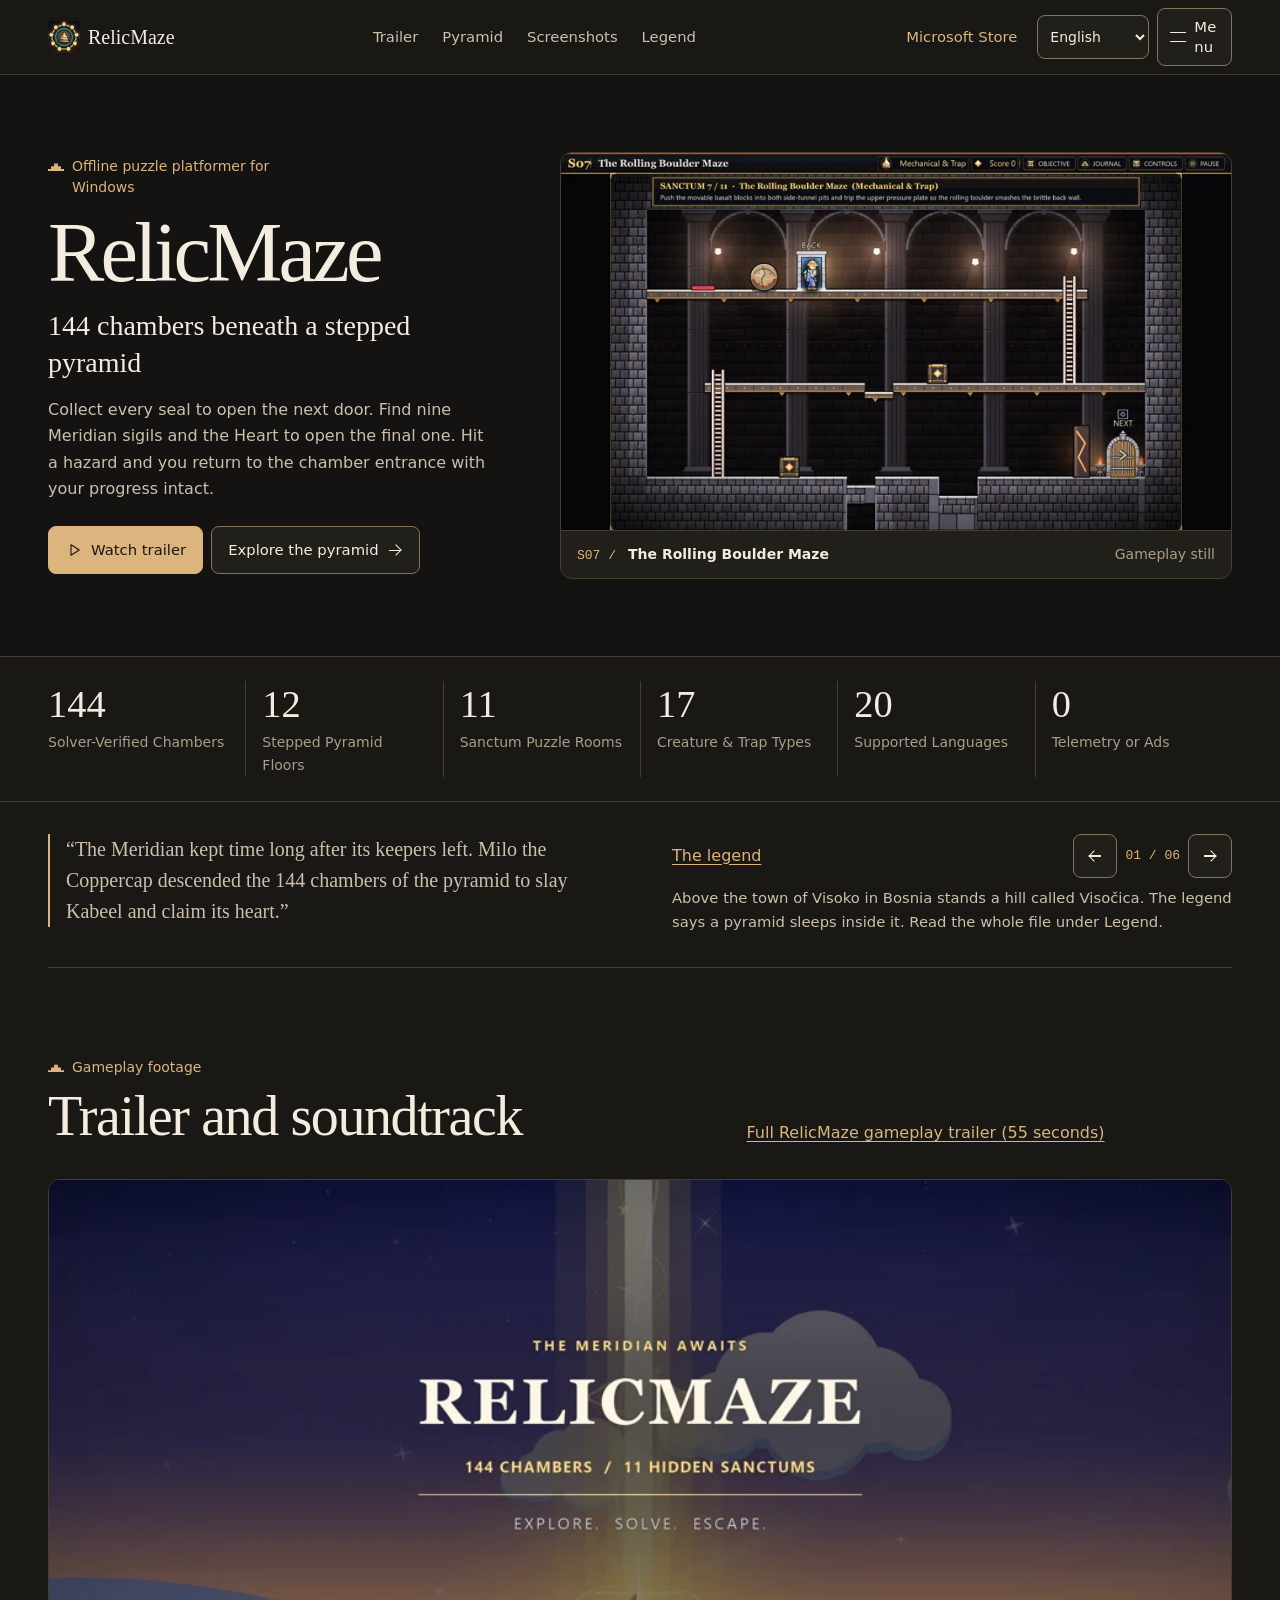
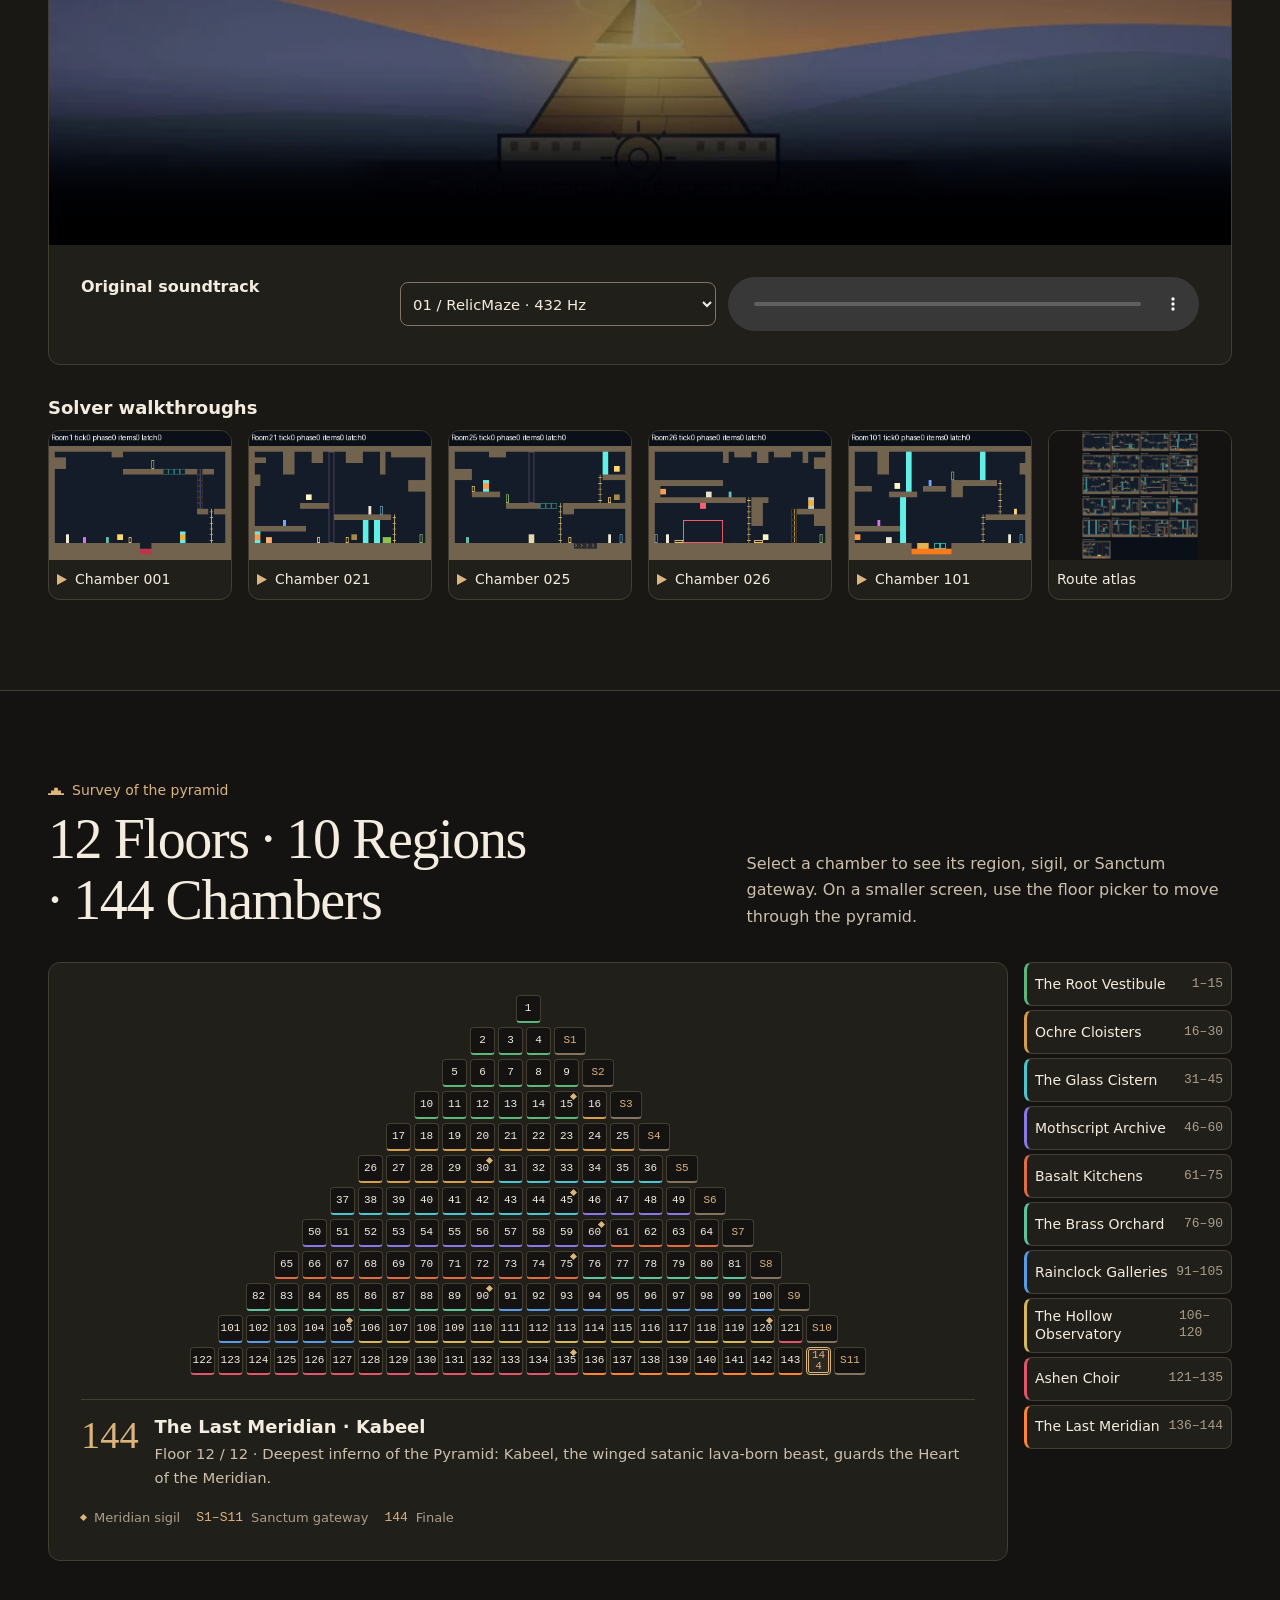
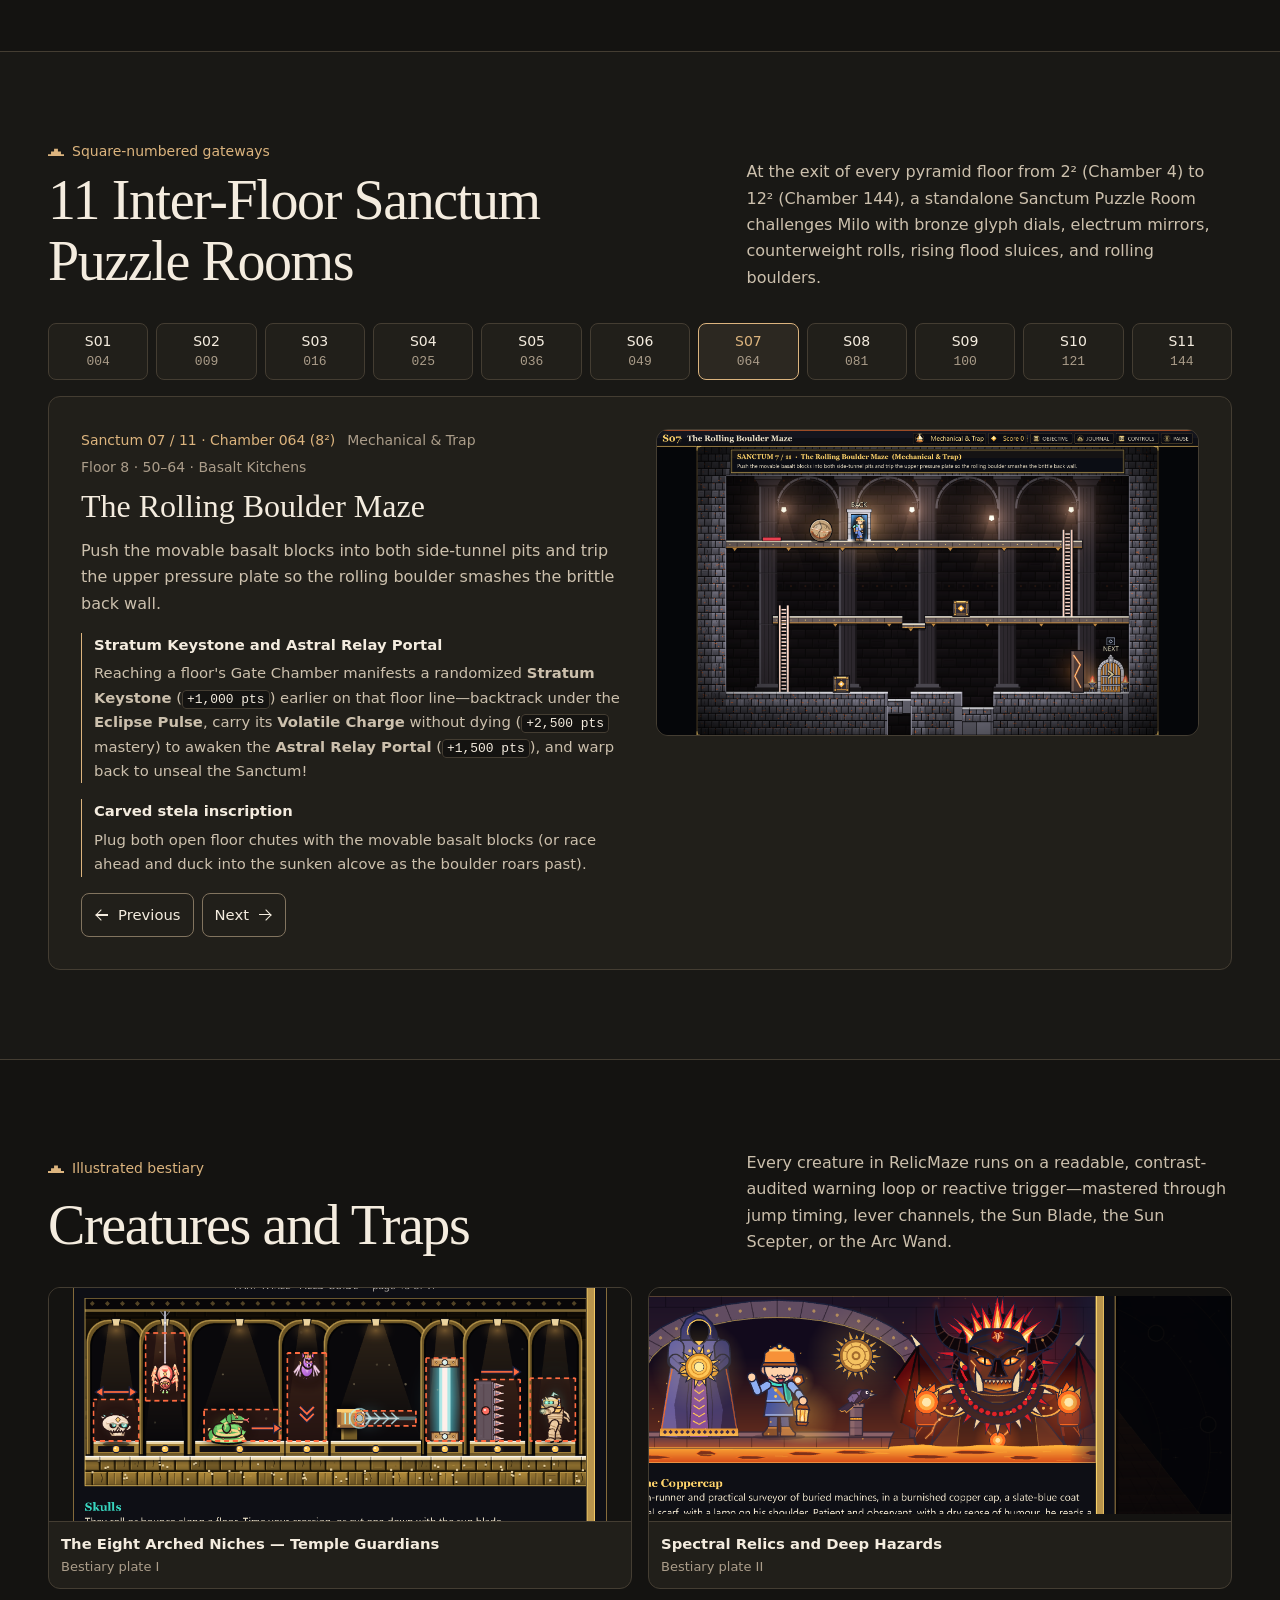
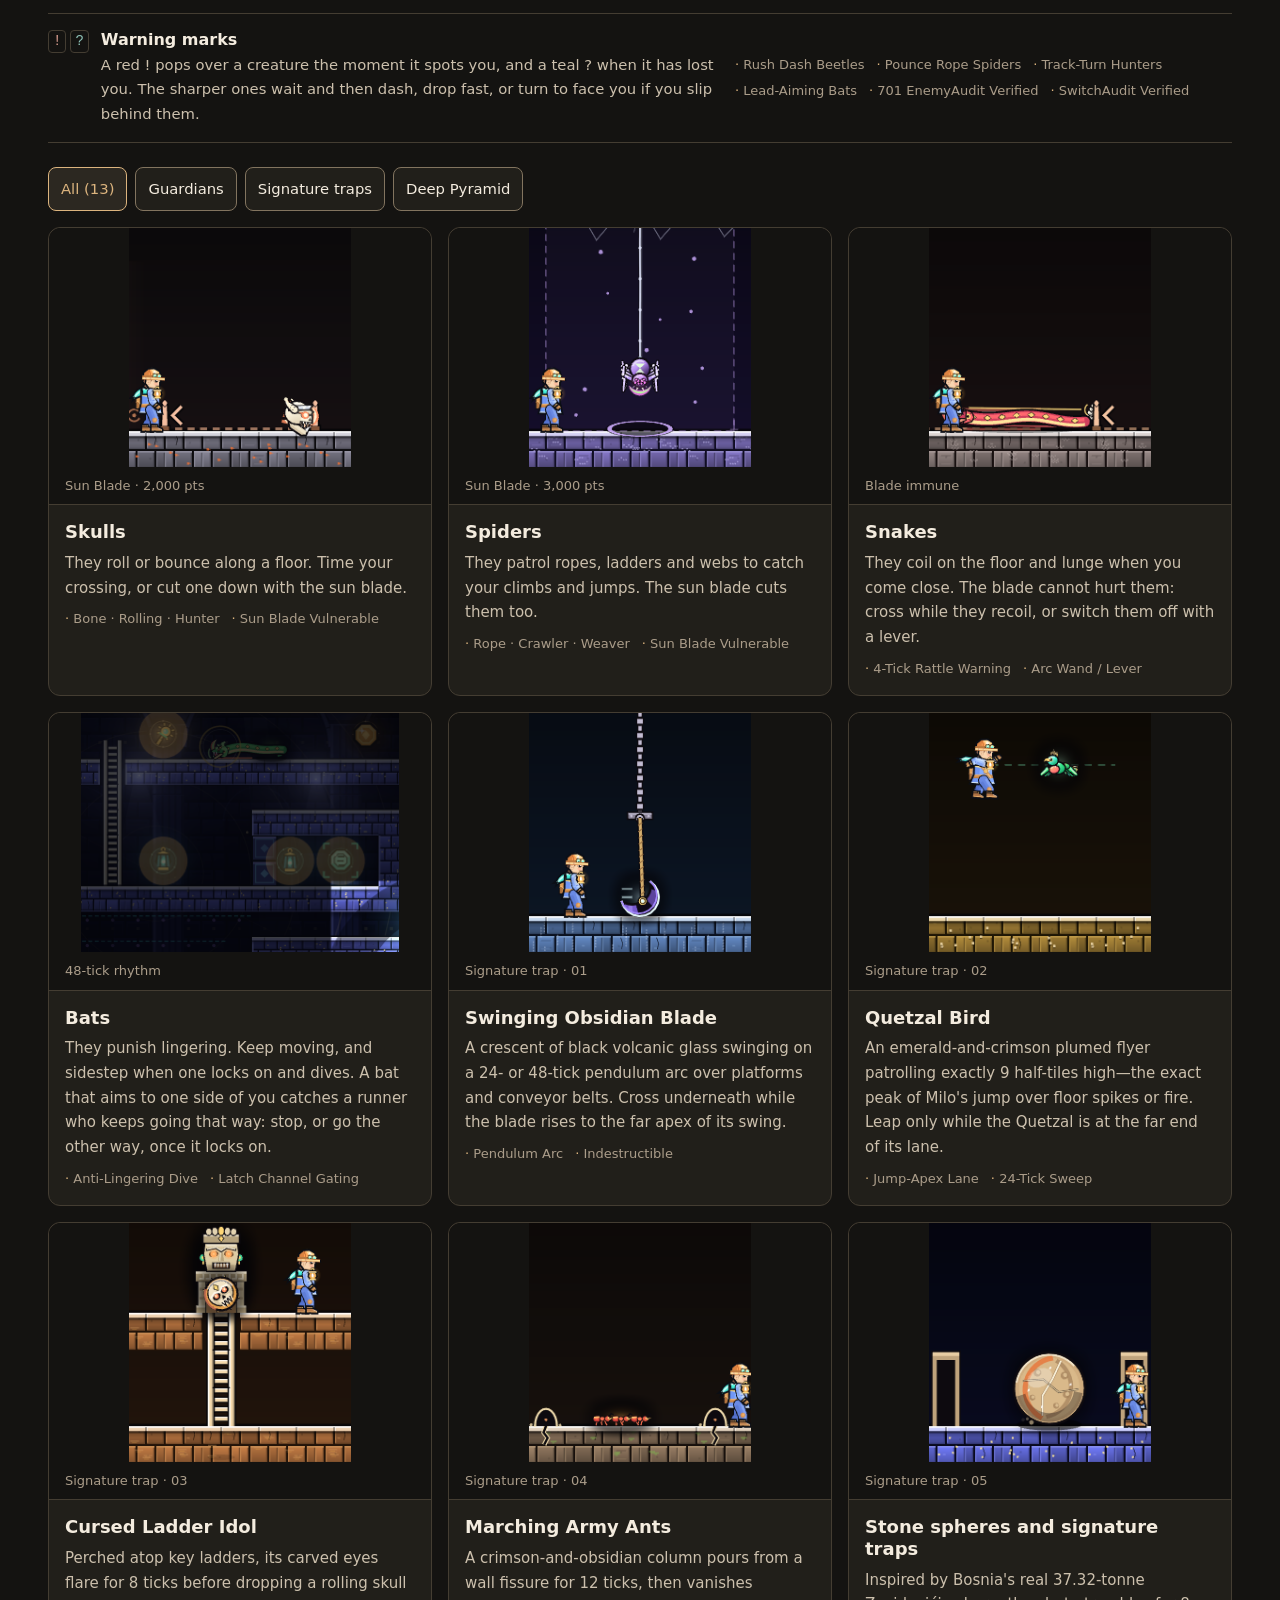
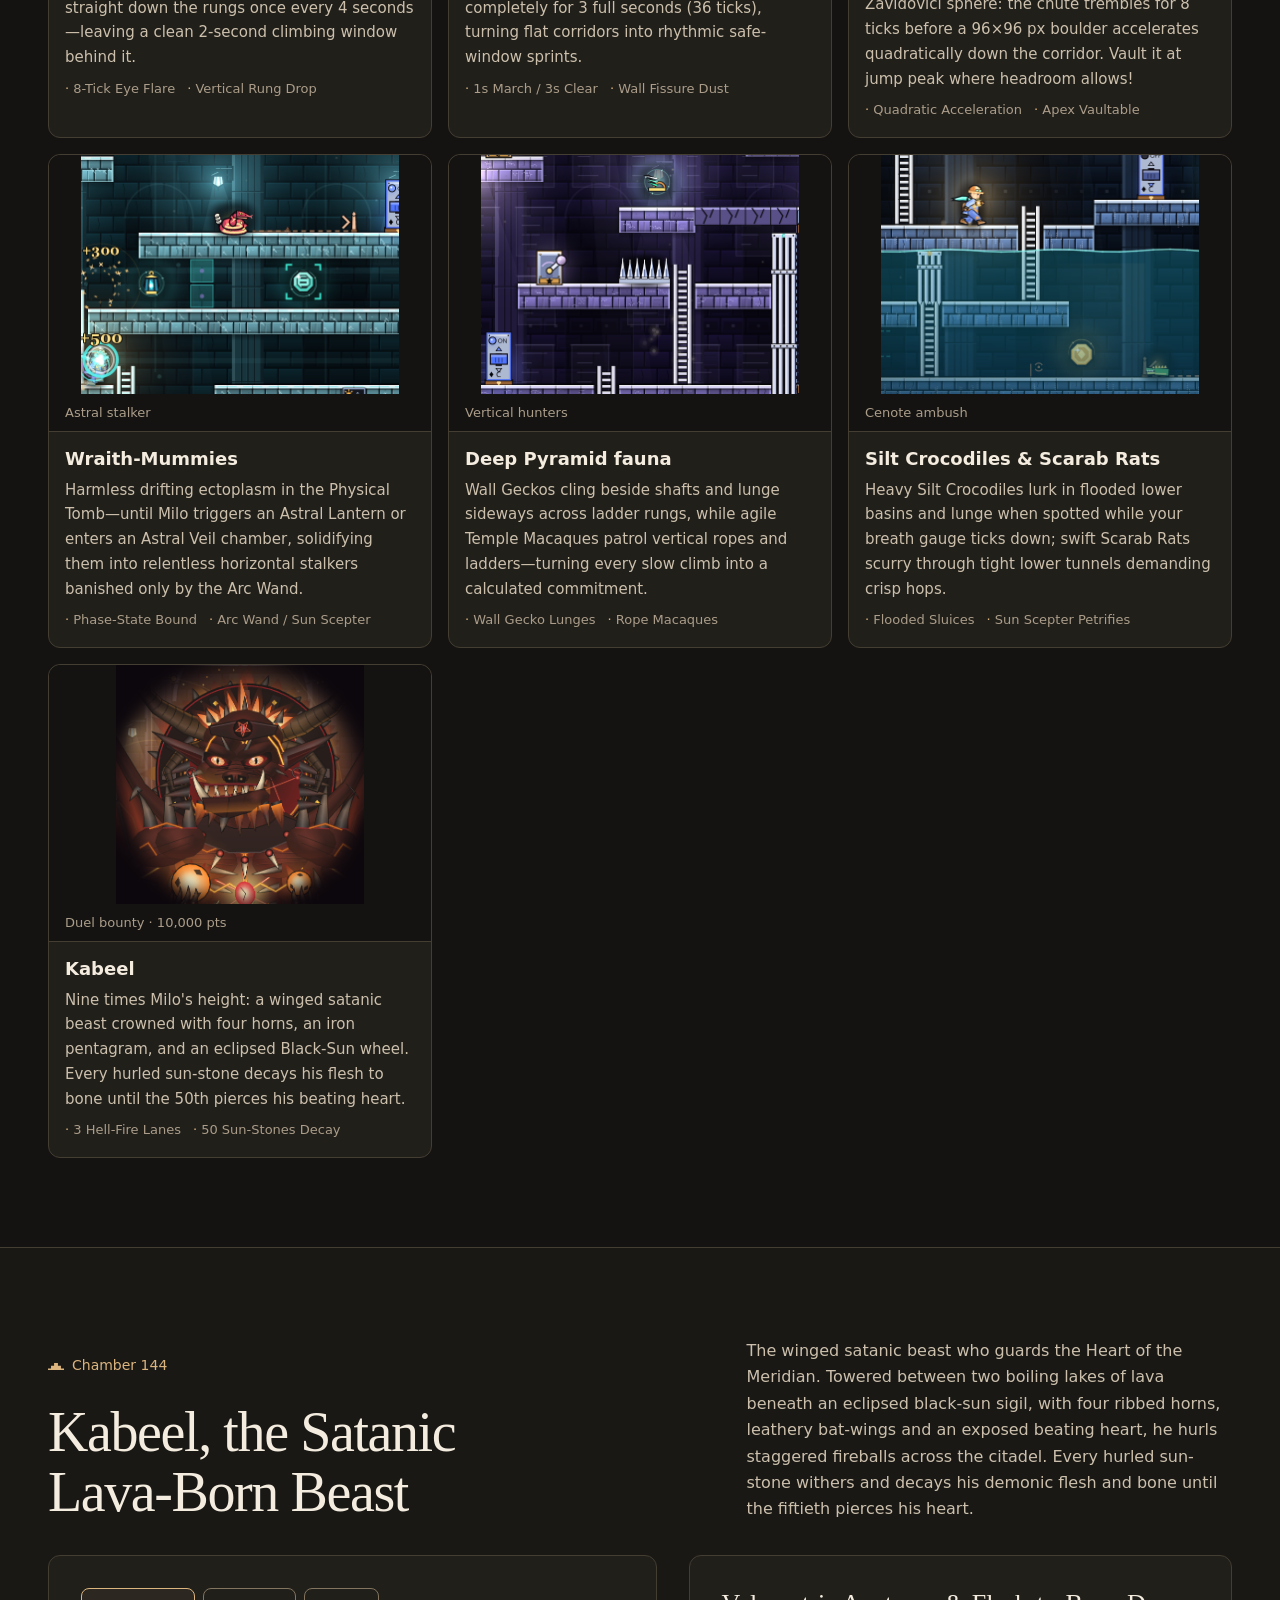
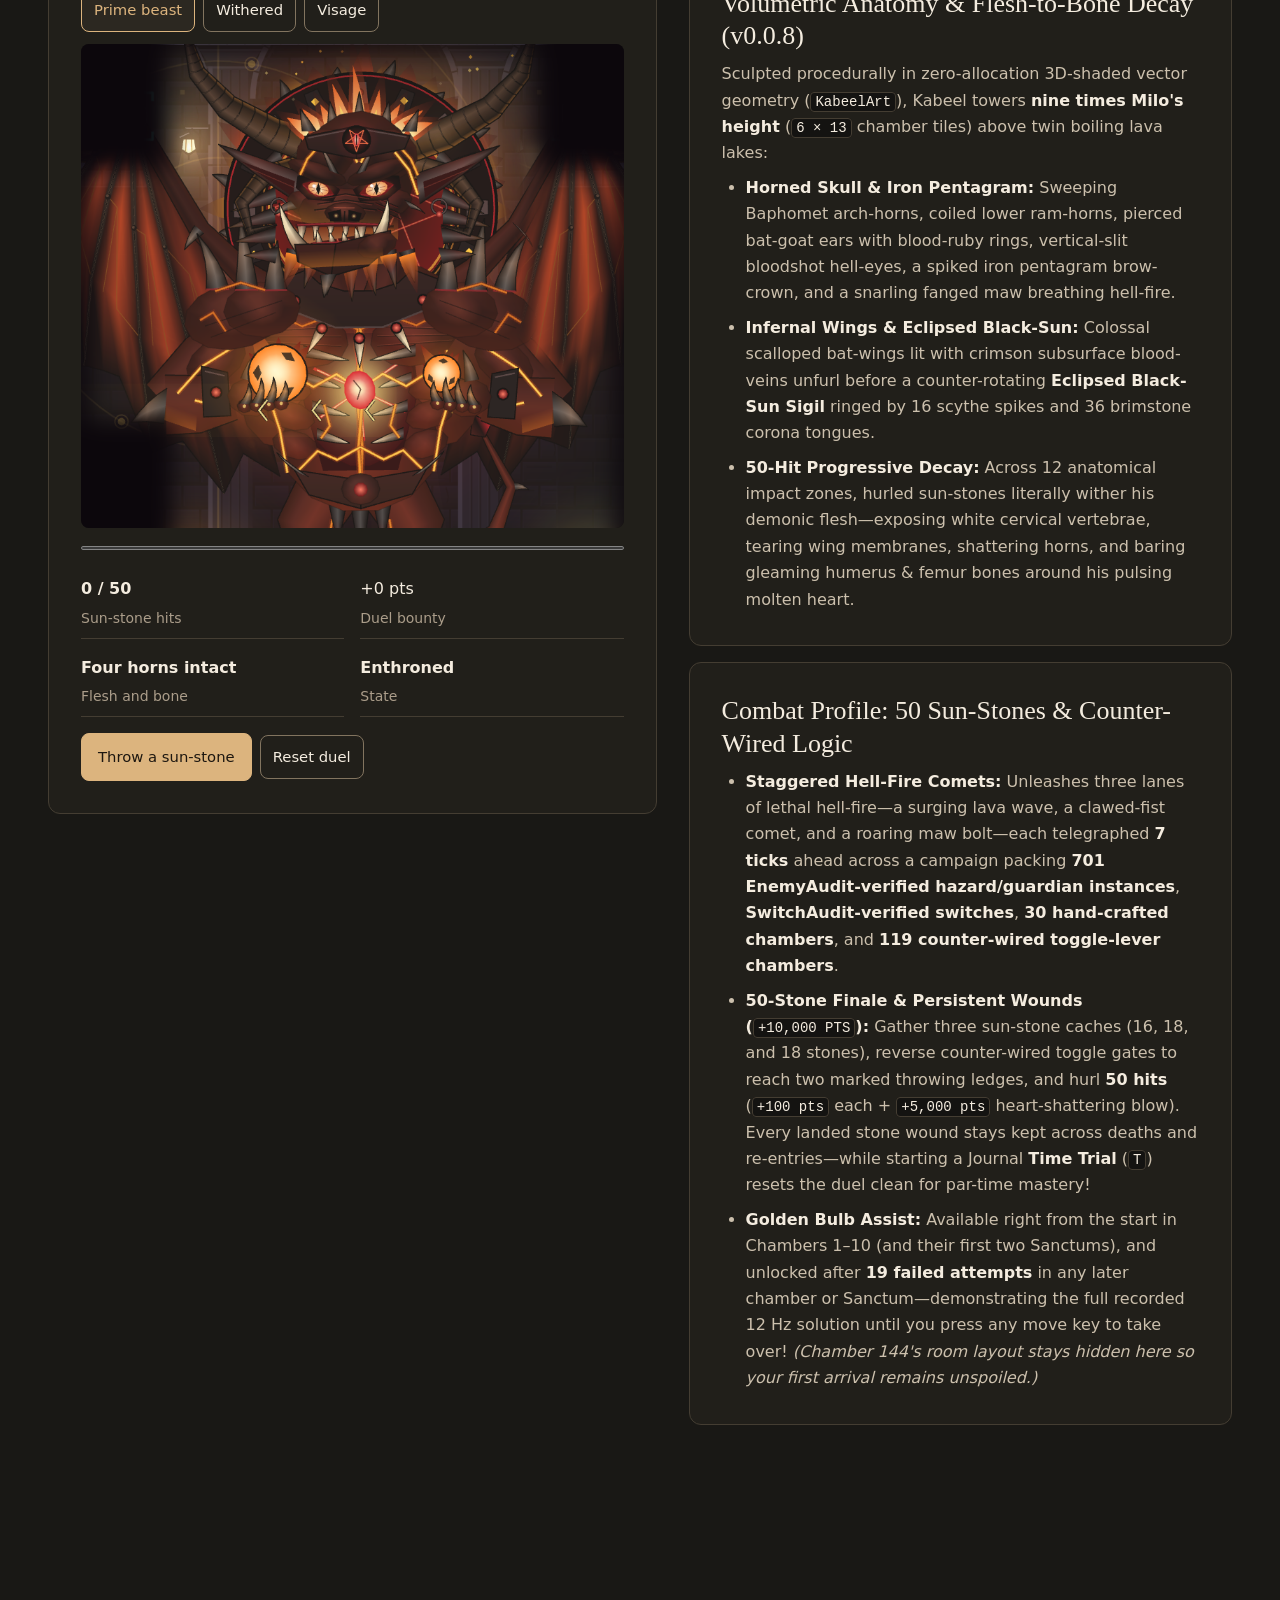
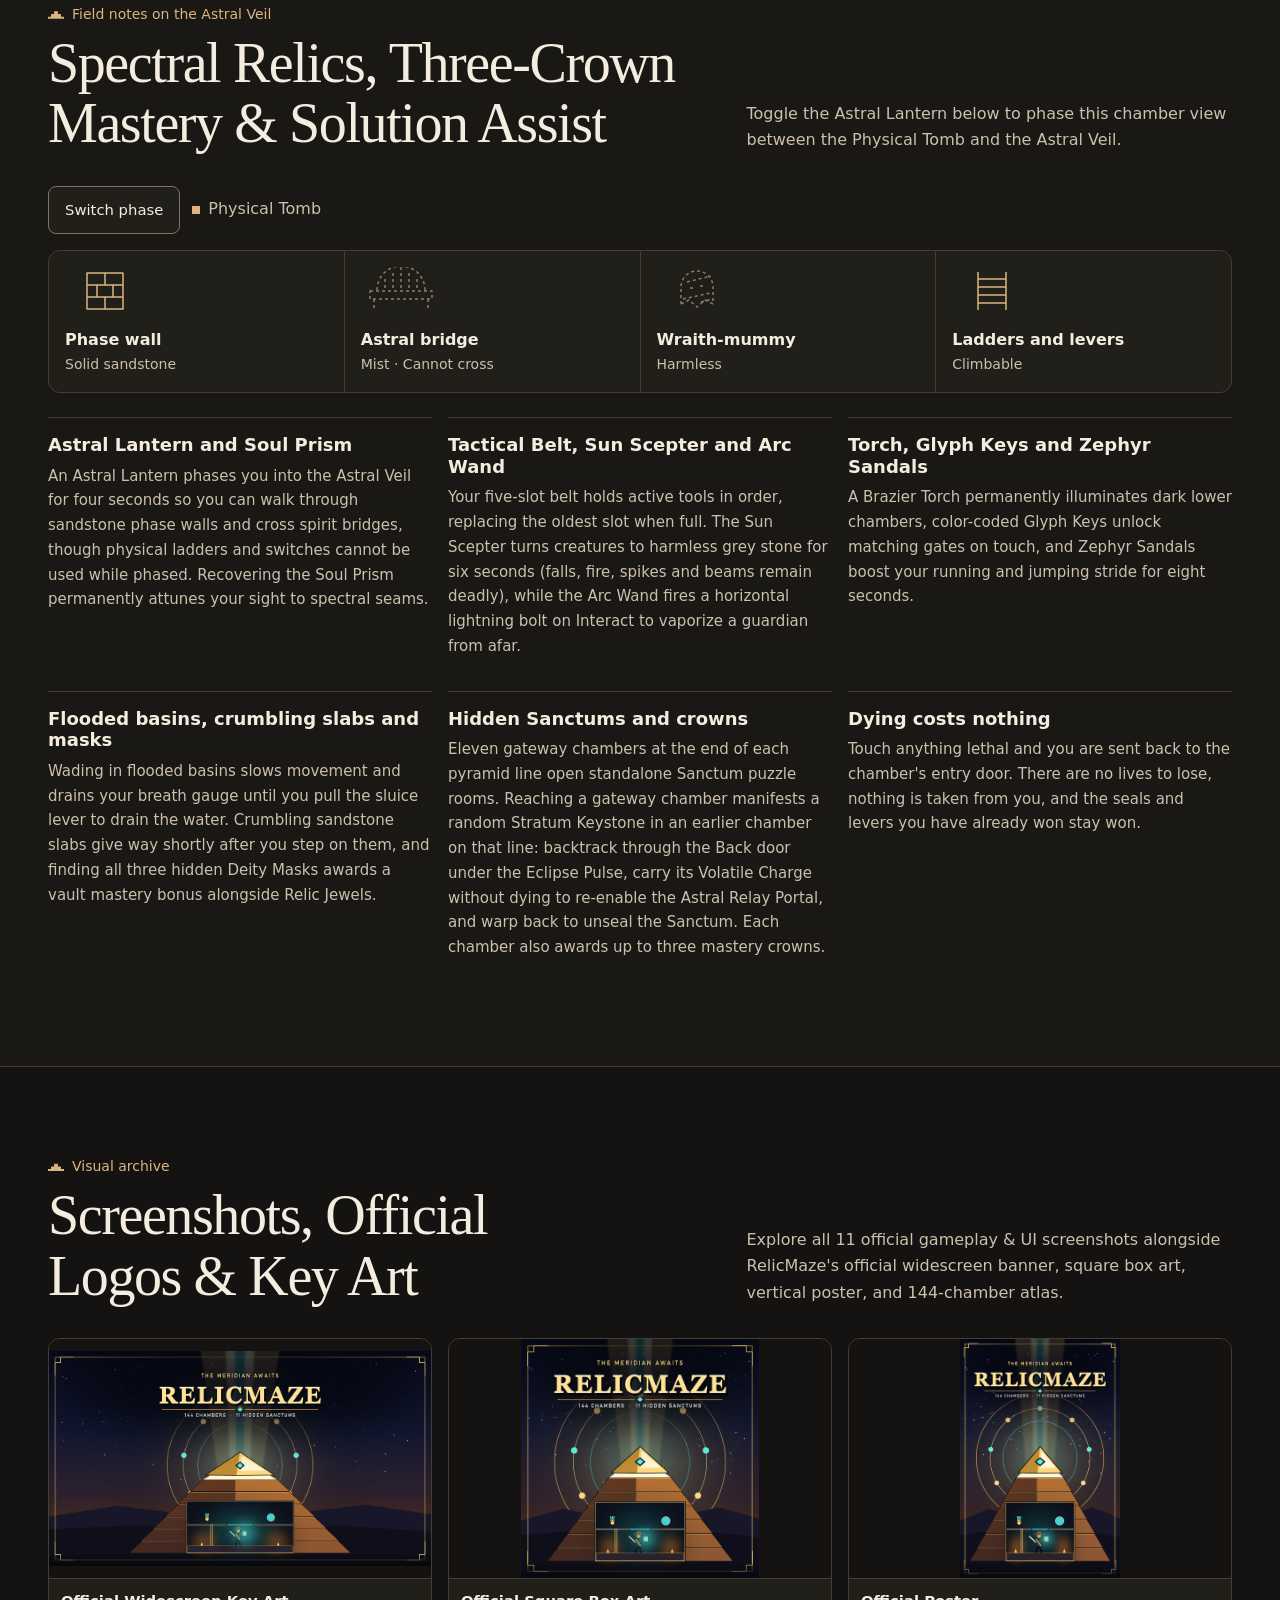
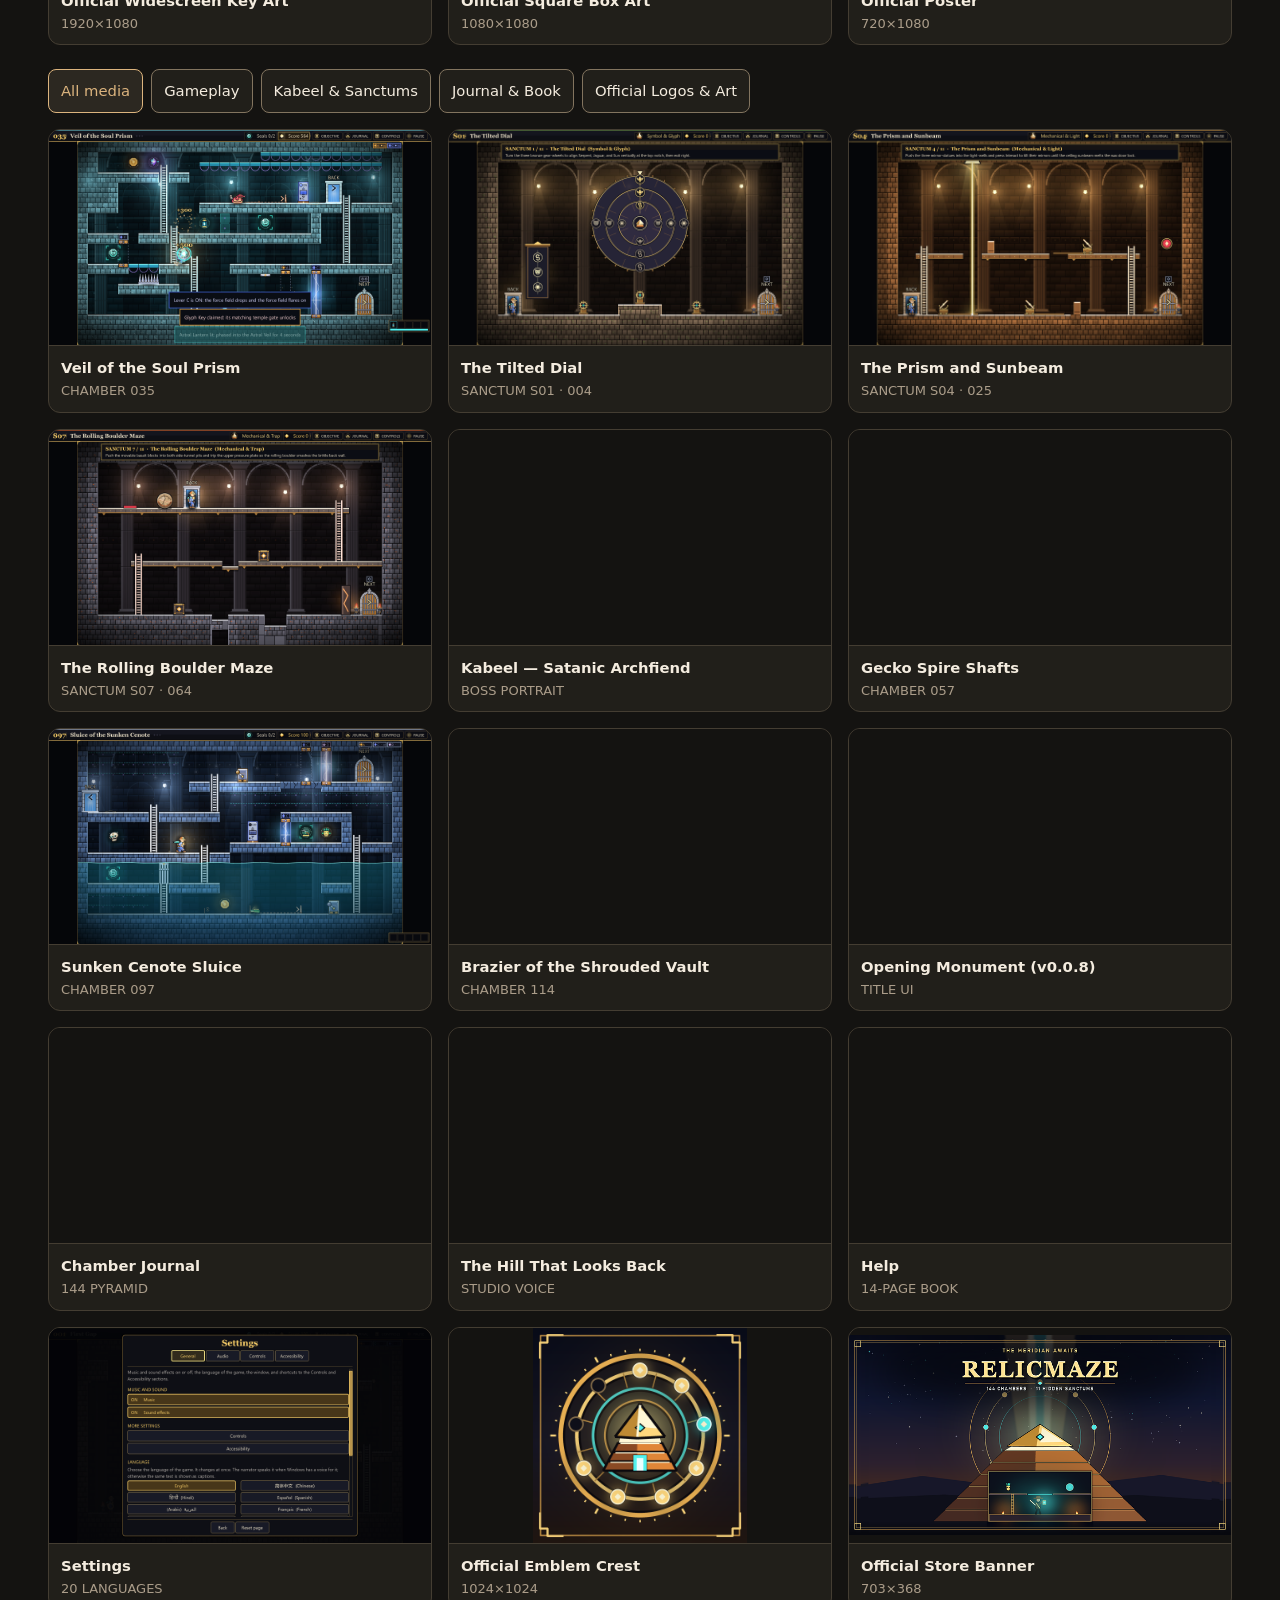
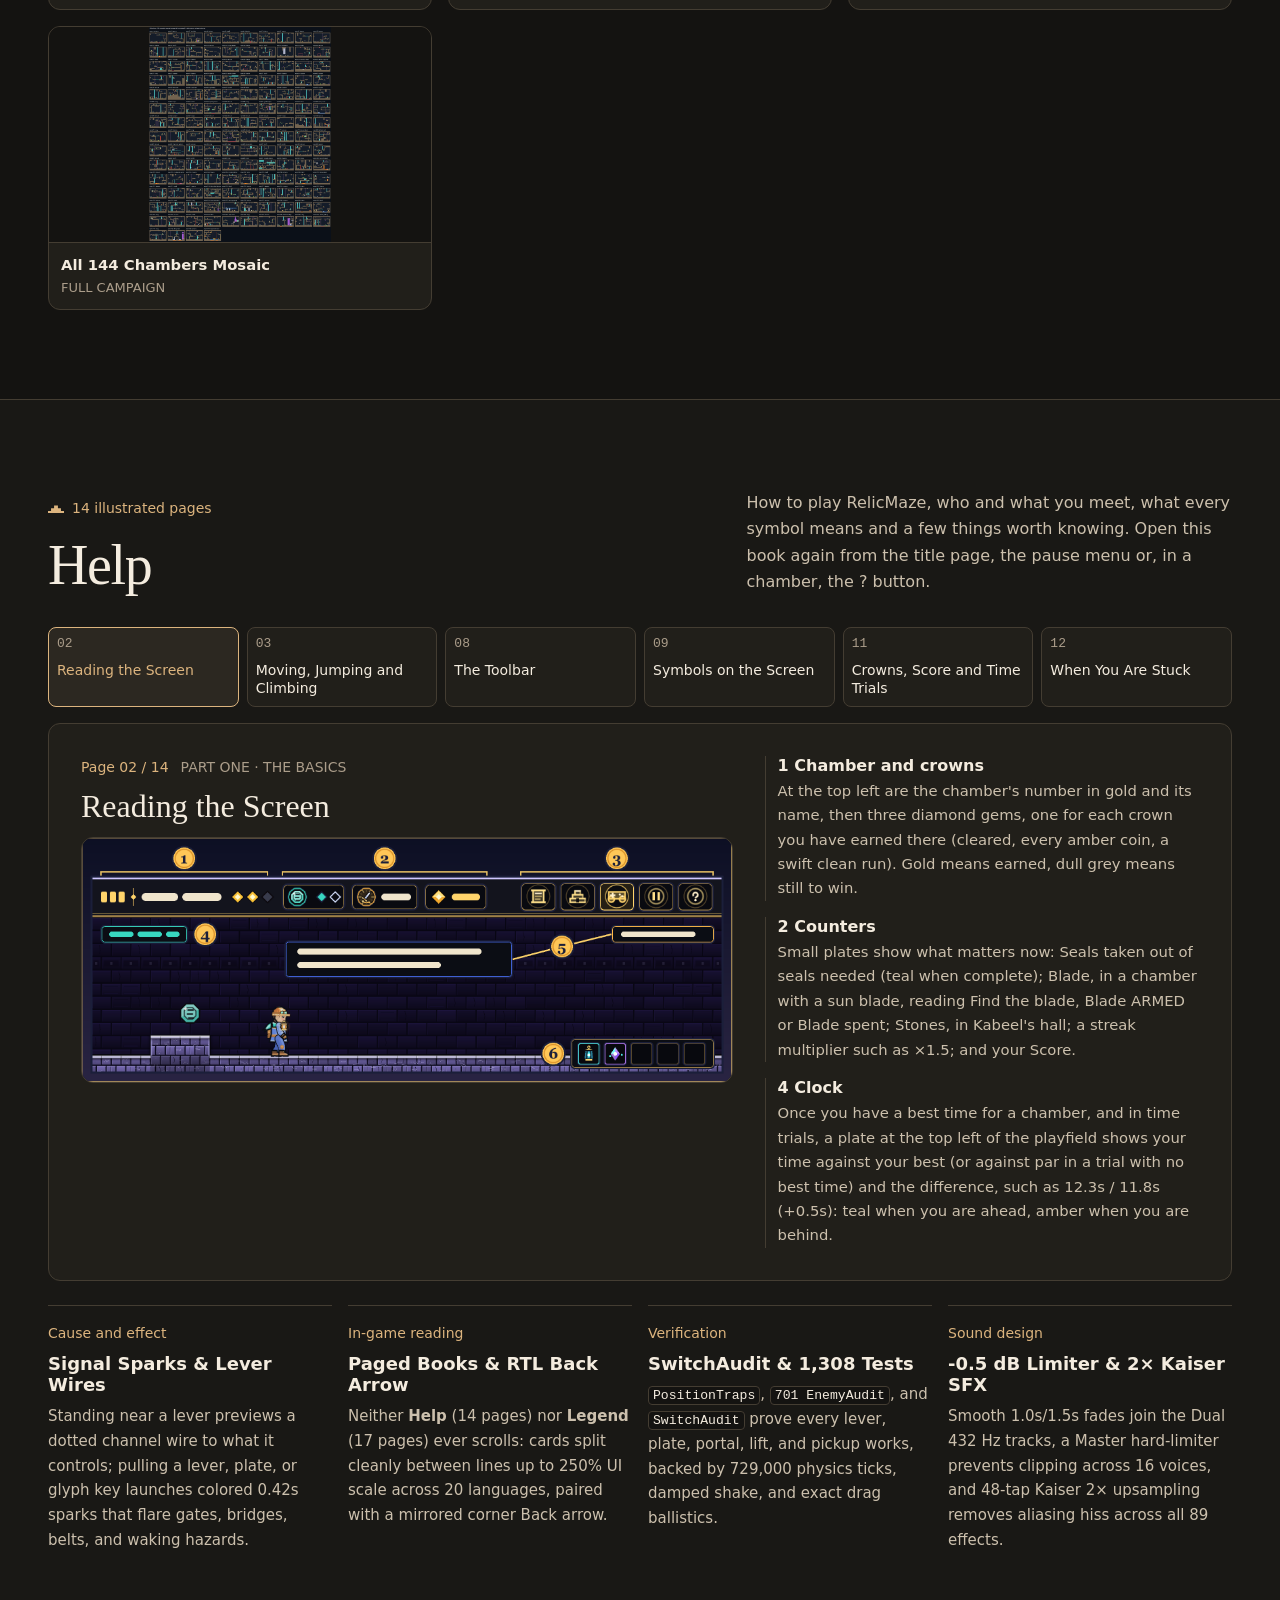
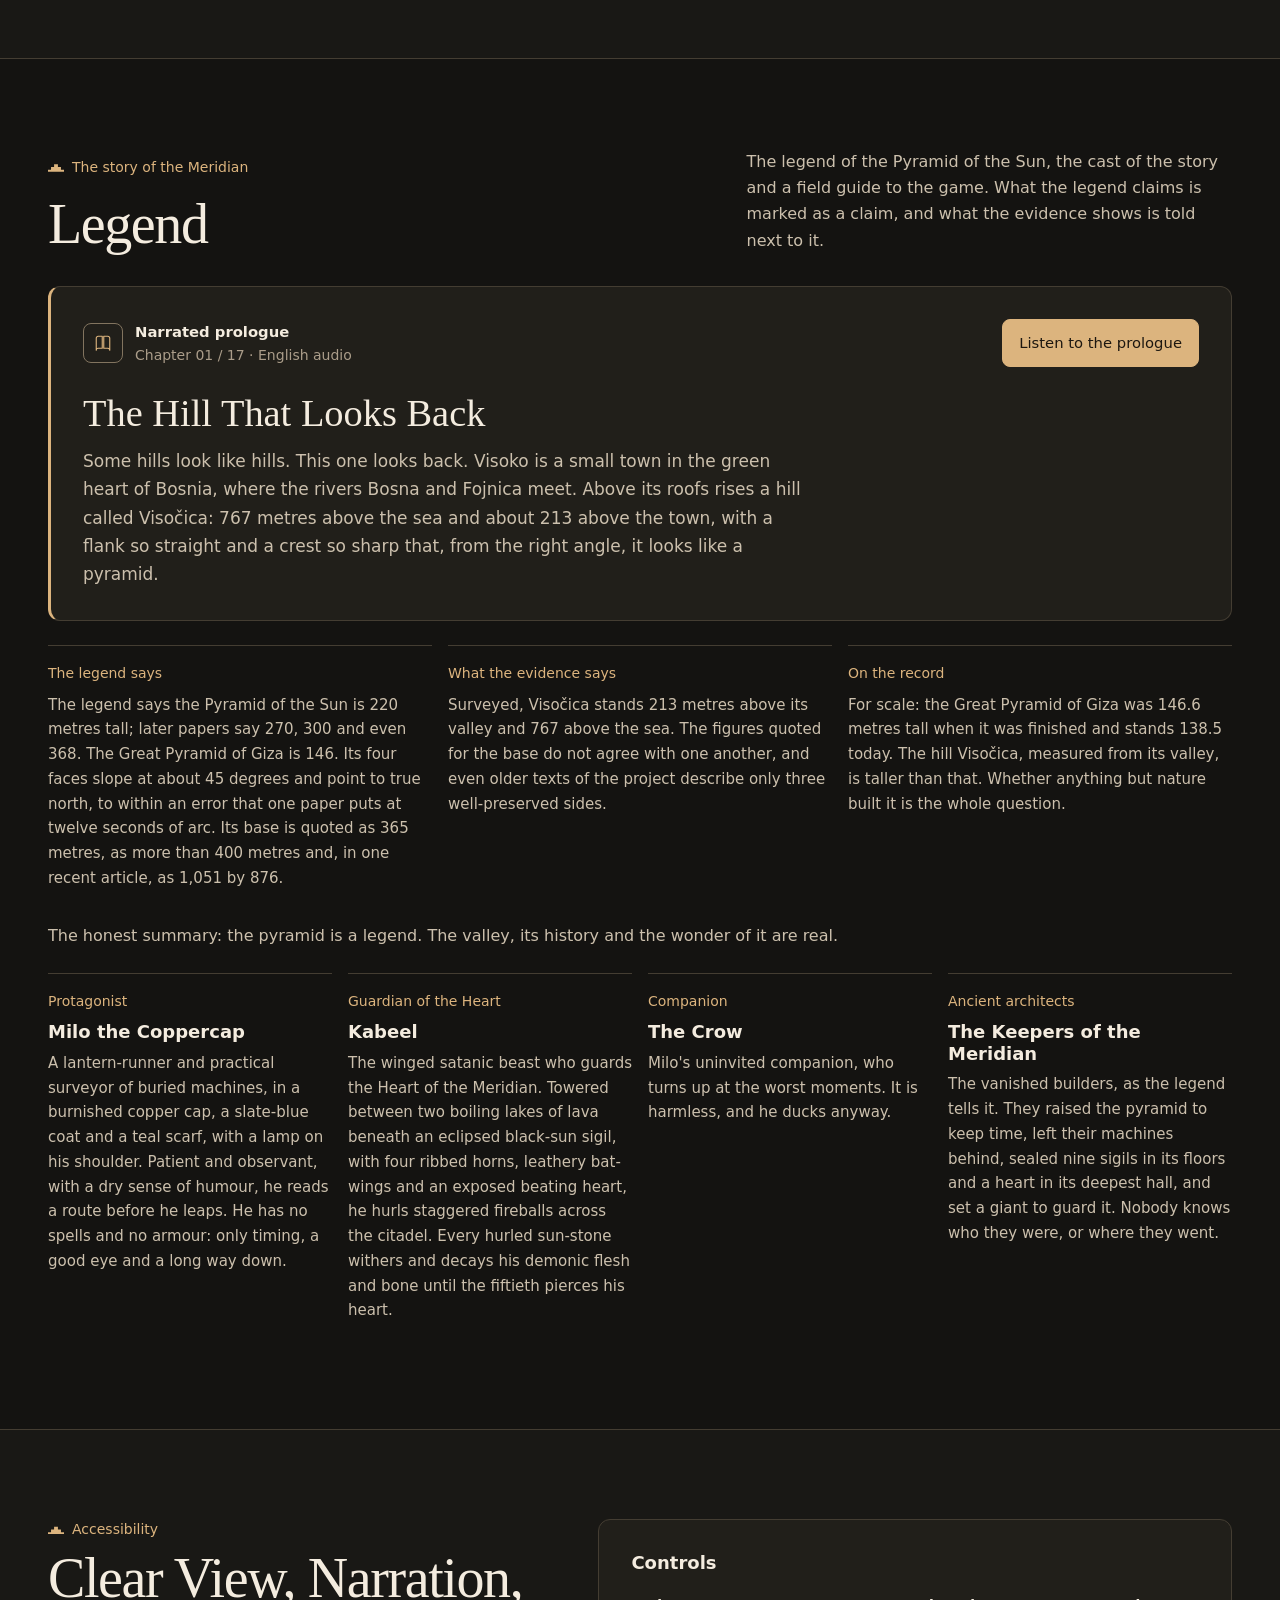
==== commit 884fe3a6: "unslop" ====
--- a/index.html
+++ b/index.html
@@ -3,19 +3,17 @@
 <head>
   <meta charset="utf-8">
   <meta name="viewport" content="width=device-width, initial-scale=1">
-  <title>RelicMaze — 144-Chamber Puzzle Platformer for Windows</title>
-  <meta name="description" content="Explore a 144-chamber temple in RelicMaze, a puzzle platformer for Windows with 11 hidden sanctums, 9 sigils, spectral relics, and offline single-player play.">
+  <title>RelicMaze | Offline Puzzle Platformer for Windows</title>
+  <meta name="description" content="Explore 144 chambers and 11 hidden sanctums in RelicMaze, an offline puzzle platformer for Windows 10 and 11. Watch gameplay and explore the pyramid.">
   <meta name="robots" content="index, follow, max-image-preview:large, max-snippet:-1, max-video-preview:-1">
   <meta name="author" content="bulentozkir">
   <meta name="application-name" content="RelicMaze">
-  <meta name="theme-color" content="#07080F">
+  <meta name="theme-color" content="#191815">
   <meta name="color-scheme" content="dark">
   <link rel="canonical" href="https://bulentozkir.github.io/relicmaze-site/">
-  <link rel="alternate" hreflang="en" href="https://bulentozkir.github.io/relicmaze-site/">
-  <link rel="alternate" hreflang="x-default" href="https://bulentozkir.github.io/relicmaze-site/">
   <meta property="og:locale" content="en_US">
-  <meta property="og:title" content="RelicMaze — 144-Chamber Puzzle Platformer for Windows">
-  <meta property="og:description" content="Explore a 144-chamber temple in RelicMaze, a puzzle platformer for Windows with 11 hidden sanctums, 9 sigils, spectral relics, and offline single-player play.">
+  <meta property="og:title" content="RelicMaze | Offline Puzzle Platformer for Windows">
+  <meta property="og:description" content="Explore 144 chambers and 11 hidden sanctums in RelicMaze, an offline puzzle platformer for Windows 10 and 11. Watch gameplay and explore the pyramid.">
   <meta property="og:type" content="website">
   <meta property="og:site_name" content="RelicMaze">
   <meta property="og:url" content="https://bulentozkir.github.io/relicmaze-site/">
@@ -25,8 +23,8 @@
   <meta property="og:image:height" content="1080">
   <meta property="og:image:alt" content="RelicMaze key art for the 144-chamber puzzle platformer for Windows">
   <meta name="twitter:card" content="summary_large_image">
-  <meta name="twitter:title" content="RelicMaze — 144-Chamber Puzzle Platformer for Windows">
-  <meta name="twitter:description" content="Explore a 144-chamber temple in RelicMaze, a puzzle platformer for Windows with 11 hidden sanctums, 9 sigils, spectral relics, and offline single-player play.">
+  <meta name="twitter:title" content="RelicMaze | Offline Puzzle Platformer for Windows">
+  <meta name="twitter:description" content="Explore 144 chambers and 11 hidden sanctums in RelicMaze, an offline puzzle platformer for Windows 10 and 11. Watch gameplay and explore the pyramid.">
   <meta name="twitter:image" content="https://bulentozkir.github.io/relicmaze-site/assets/logos/RelicMaze-Logo-1920x1080.png">
   <meta name="twitter:image:alt" content="RelicMaze key art for the 144-chamber puzzle platformer for Windows">
   <script type="application/ld+json">
@@ -57,33 +55,33 @@
         "@type": "WebPage",
         "@id": "https://bulentozkir.github.io/relicmaze-site/#webpage",
         "url": "https://bulentozkir.github.io/relicmaze-site/",
-        "name": "RelicMaze — 144-Chamber Puzzle Platformer for Windows",
-        "description": "Explore a 144-chamber temple in RelicMaze, a puzzle platformer for Windows with 11 hidden sanctums, 9 sigils, spectral relics, and offline single-player play.",
+        "name": "RelicMaze | Offline Puzzle Platformer for Windows",
+        "description": "Explore 144 chambers and 11 hidden sanctums in RelicMaze, an offline puzzle platformer for Windows 10 and 11. Watch gameplay and explore the pyramid.",
         "inLanguage": "en",
-        "dateModified": "2026-11-19",
+        "dateModified": "2026-11-21",
         "isPartOf": {
           "@id": "https://bulentozkir.github.io/relicmaze-site/#website"
         },
-        "about": {
+        "mainEntity": {
           "@id": "https://bulentozkir.github.io/relicmaze-site/#game"
         },
         "primaryImageOfPage": {
           "@type": "ImageObject",
-          "url": "https://bulentozkir.github.io/relicmaze-site/assets/logos/RelicMaze-Logo-1920x1080.png",
+          "url": "https://bulentozkir.github.io/relicmaze-site/assets/screenshots/05-Gameplay-Hidden-Sanctum-Puzzle.png",
           "width": 1920,
           "height": 1080
         }
       },
       {
-        "@type": [
-          "VideoGame",
-          "SoftwareApplication"
-        ],
+        "@type": "VideoGame",
         "@id": "https://bulentozkir.github.io/relicmaze-site/#game",
         "name": "RelicMaze",
         "alternateName": "RelicMaze — The Meridian Works",
         "url": "https://bulentozkir.github.io/relicmaze-site/",
-        "description": "Explore a 144-chamber temple in RelicMaze, a puzzle platformer for Windows with 11 hidden sanctums, 9 sigils, spectral relics, and offline single-player play.",
+        "description": "An offline puzzle platformer for Windows 10 and 11, with 144 chambers, 11 hidden sanctums, nine Meridian sigils, and spectral relics.",
+        "trailer": {
+          "@id": "https://bulentozkir.github.io/relicmaze-site/trailer.html#video"
+        },
         "applicationCategory": "GameApplication",
         "applicationSubCategory": "Puzzle Platformer",
         "operatingSystem": "Windows 10, Windows 11",
@@ -99,7 +97,7 @@
           "Windows 11",
           "PC"
         ],
-        "playMode": "SinglePlayer",
+        "playMode": "https://schema.org/SinglePlayer",
         "numberOfPlayers": {
           "@type": "QuantitativeValue",
           "value": 1
@@ -170,338 +168,210 @@
     ]
   }
   </script>
-  <script>document.documentElement.classList.add("js");</script>
-  <link rel="preload" as="image" href="assets/logos/RelicMaze-Poster-720x1080.png" fetchpriority="high">
   <link rel="icon" type="image/png" sizes="44x44" href="assets/logos/RelicMaze-Logo-44x44.png">
   <link rel="icon" type="image/png" sizes="128x128" href="assets/logos/RelicMaze-Logo-128x128.png">
   <link rel="icon" type="image/png" sizes="300x300" href="assets/logos/RelicMaze-Logo-300x300.png">
   <link rel="apple-touch-icon" sizes="150x150" href="assets/logos/RelicMaze-Logo-150x150.png">
   <link rel="manifest" href="site.webmanifest">
-  <link rel="stylesheet" href="assets/css/styles.css?v=12">
+  <link rel="stylesheet" href="assets/css/styles.css?v=13">
 </head>
 <body data-page="home">
   <a href="#main-content" class="skip-link">Skip to main content</a>
-  <div class="lantern-aura" aria-hidden="true"></div>
-
-  <!-- =====================================================================
-       TOP HUD TOOLBAR (Support, Privacy, Copyright Buttons + Language Selector)
-       ===================================================================== -->
   <header class="top-toolbar" role="banner">
     <div class="toolbar-inner">
       <a href="./" class="brand-link" aria-label="RelicMaze Home">
-        <img src="assets/logos/RelicMaze-Logo-150x150.png" alt="RelicMaze Crest" class="brand-crest" width="38" height="38" decoding="async">
-        <span class="brand-wordmark">
-          <span>RELICMAZE</span>
-          <span class="brand-sub" data-i18n="meridian_works">The Meridian Works</span>
-        </span>
+        <img src="assets/logos/RelicMaze-Logo-44x44.png" alt="" class="brand-crest" width="32" height="32">
+        <span>RelicMaze</span>
       </a>
 
-      <nav class="toolbar-sections" aria-label="Page sections">
+      <nav class="toolbar-sections" aria-label="Highlights">
         <a href="#trailer" class="section-link" data-i18n="nav_trailer">Trailer</a>
         <a href="#pyramid" class="section-link" data-i18n="nav_pyramid">Pyramid</a>
-        <a href="#puzzles" class="section-link" data-i18n="nav_puzzles">Puzzle Rooms</a>
-        <a href="#enemies" class="section-link" data-i18n="nav_enemies">Enemies</a>
-        <a href="#finale" class="section-link" data-i18n="nav_kabeel">Chamber 144</a>
-        <a href="#help" class="section-link" data-i18n="nav_help">Help</a>
+        <a href="#gallery" class="section-link" data-i18n="nav_gallery">Screenshots</a>
         <a href="#legend" class="section-link" data-i18n="nav_legend">Legend</a>
-        <a href="#gallery" class="section-link" data-i18n="nav_gallery">Screenshots</a>
       </nav>
 
       <div class="toolbar-actions">
-        <!-- Microsoft Store Blinking Purchase Button -->
-        <a
-          href="https://apps.microsoft.com/detail/XXXXX?hl=en-us&amp;gl=US&amp;ocid=pdpshare"
-          target="_blank"
-          rel="noopener noreferrer"
-          class="hud-btn hud-msstore"
-          id="nav-btn-msstore"
-        >
-          <svg viewBox="0 0 24 24" aria-hidden="true">
-            <rect x="2" y="2" width="9" height="9" fill="#F25022"></rect>
-            <rect x="13" y="2" width="9" height="9" fill="#7FBA00"></rect>
-            <rect x="2" y="13" width="9" height="9" fill="#00A4EF"></rect>
-            <rect x="13" y="13" width="9" height="9" fill="#FFB900"></rect>
-          </svg>
-          <span data-i18n="msstore_toolbar">Buy on Store</span>
-        </a>
-
-        <!-- Original Soundtrack Toggle -->
-        <button type="button" id="toolbar-music-btn" class="hud-btn hud-music" aria-pressed="false" title="Play / Pause Original Soundtrack (relicmaze.mp3)">
-          <span class="eq-bars" aria-hidden="true"><span></span><span></span><span></span></span>
-          <span data-i18n="music">Music</span>
-        </button>
-
-        <!-- Explicit Top Toolbar Buttons: Support, Privacy, Copyright -->
-        <a href="support.html" class="hud-btn" id="nav-btn-support">
-          <svg viewBox="0 0 24 24" fill="none" stroke="currentColor" stroke-width="2" aria-hidden="true">
-            <circle cx="12" cy="12" r="9"></circle>
-            <path d="M9.1 9a3 3 0 0 1 5.8 1c0 2-3 2.5-3 4"></path>
-            <circle cx="12" cy="17.5" r="0.6" fill="currentColor"></circle>
-          </svg>
-          <span data-i18n="btn_support">Support</span>
-        </a>
-
-        <a href="privacy.html" class="hud-btn" id="nav-btn-privacy">
-          <svg viewBox="0 0 24 24" fill="none" stroke="currentColor" stroke-width="2" aria-hidden="true">
-            <path d="M12 3l7 3v6c0 5-3.5 8.2-7 9-3.5-.8-7-4-7-9V6l7-3z"></path>
-            <path d="M9.5 12l1.8 1.8 3.4-3.6"></path>
-          </svg>
-          <span data-i18n="btn_privacy">Privacy</span>
-        </a>
-
-        <a href="copyright.html" class="hud-btn" id="nav-btn-copyright">
-          <svg viewBox="0 0 24 24" fill="none" stroke="currentColor" stroke-width="2" aria-hidden="true">
-            <circle cx="12" cy="12" r="9"></circle>
-            <path d="M14.8 9.5a4 4 0 1 0 0 5"></path>
-          </svg>
-          <span data-i18n="btn_copyright">Copyright</span>
-        </a>
-
-        <!-- 20-Language Selector at Top Toolbar -->
-        <div class="lang-dropdown" id="lang-dropdown">
-          <button type="button" class="hud-btn lang-trigger" id="lang-trigger" aria-haspopup="listbox" aria-expanded="false">
-            <span class="lang-trigger-left">
-              <svg viewBox="0 0 24 24" fill="none" stroke="currentColor" stroke-width="2" aria-hidden="true">
-                <circle cx="12" cy="12" r="9"></circle>
-                <path d="M3 12h18M12 3a14 14 0 0 1 0 18M12 3a14 14 0 0 0 0 18"></path>
-              </svg>
-              <span id="lang-current-native">English</span>
-              <span class="lang-code-pill" id="lang-current-code">EN</span>
-            </span>
-            <span class="lang-caret" aria-hidden="true">▼</span>
-          </button>
-          <div class="lang-menu" id="lang-menu" role="listbox" aria-label="Select Language"></div>
-        </div>
+        <a href="#get-relicmaze" class="section-link toolbar-store" data-i18n="msstore_label">Microsoft Store</a>
+        <label class="language-picker" hidden>
+          <span class="sr-only" data-i18n="btn_lang">Language</span>
+          <select id="site-language"><option value="en">English</option></select>
+        </label>
+        <details class="site-menu">
+          <summary class="hud-btn"><span class="menu-icon" aria-hidden="true"></span><span data-i18n="site_menu">Menu</span></summary>
+          <nav class="menu-panel" aria-label="Site index">
+            <a href="#trailer" data-i18n="nav_trailer">Trailer</a>
+            <a href="#pyramid" data-i18n="nav_pyramid">Pyramid</a>
+            <a href="#puzzles" data-i18n="nav_puzzles">Puzzle rooms</a>
+            <a href="#enemies" data-i18n="nav_enemies">Enemies</a>
+            <a href="#finale" data-i18n="nav_kabeel">Kabeel</a>
+            <a href="#relics" data-i18n="nav_relics">Relics</a>
+            <a href="#gallery" data-i18n="nav_gallery">Screenshots</a>
+            <a href="#help" data-i18n="nav_help">Help</a>
+            <a href="#legend" data-i18n="nav_legend">Legend</a>
+            <a href="#accessibility" data-i18n="accessibility">Accessibility</a>
+            <a href="support.html" data-i18n="btn_support">Support</a>
+            <a href="privacy.html" data-i18n="btn_privacy">Privacy</a>
+            <a href="copyright.html" data-i18n="btn_copyright">Copyright</a>
+            <a href="#get-relicmaze" data-i18n="msstore_label">Microsoft Store</a>
+            <button type="button" id="toolbar-music-btn" class="hud-btn" aria-pressed="false" data-i18n="music">Music</button>
+          </nav>
+        </details>
       </div>
     </div>
   </header>
 
-  <div class="scroll-meridian" aria-hidden="true">
-    <div class="scroll-meridian-bar"></div>
-  </div>
-
-  <!-- Shared Dual 432 Hz Original Soundtrack Audio Element -->
-  <audio id="rm-audio" src="assets/media/relicmaze.mp3?v=8" preload="metadata"></audio>
-
   <main id="main-content">
-    <!-- ===================================================================
-         HERO SECTION WITH PROCEDURAL MERIDIAN SKY & ASTROLABE CANVAS
-         =================================================================== -->
     <section class="hero">
-      <canvas id="meridian-canvas" aria-hidden="true"></canvas>
       <div class="container hero-grid">
         <div class="hero-copy">
-          <div class="eyebrow">
-            <span class="eyebrow-dot"></span>
-            <span data-i18n="eyebrow_platform">WINDOWS 11 · x64 &amp; ARM64 · OFFLINE SINGLE-PLAYER</span>
-          </div>
-
-          <h1 class="hero-title">RELICMAZE</h1>
-
-          <p class="hero-kicker">
-            <span class="diamond-sep" aria-hidden="true"></span>
-            <span data-i18n="hero_kicker">144 CHAMBERS · 11 HIDDEN SANCTUMS · 9 MERIDIAN SIGILS · 1 HEART</span>
+          <p class="eyebrow" data-i18n="hero_platform">Offline puzzle platformer for Windows</p>
+          <h1 class="hero-title">RelicMaze</h1>
+          <p class="hero-kicker" data-i18n="hero_tagline">144 chambers beneath a stepped pyramid</p>
+          <p class="hero-lead" data-i18n="intro_rules">
+            Collect every seal to open the next door. Find nine Meridian sigils and the Heart to open the final one. Hit a hazard and you return to the chamber entrance with your progress intact.
           </p>
-
-          <blockquote class="hero-quote" data-i18n="opening_quote">
-            “The Meridian kept time long after its keepers left. Milo the Coppercap descended the 144 chambers of the pyramid to slay Kabeel and claim its heart.”
-          </blockquote>
-
-          <p class="hero-lead" data-i18n="intro_rules">
-            Collect every seal in a chamber to wake its door. All the Meridian sigils and the Heart of the Meridian open the very last one. Touching anything lethal only sends you back to the chamber's entry door: there are no lives to lose and nothing is taken from you.
-          </p>
-
           <div class="cta-row">
-            <a
-              href="https://apps.microsoft.com/detail/XXXXX?hl=en-us&amp;gl=US&amp;ocid=pdpshare"
-              target="_blank"
-              rel="noopener noreferrer"
-              id="hero-msstore-cta"
-              class="btn-msstore"
-            >
-              <span class="msstore-icon-pod" aria-hidden="true">
-                <svg viewBox="0 0 24 24">
-                  <rect x="2" y="2" width="9" height="9" fill="#F25022"></rect>
-                  <rect x="13" y="2" width="9" height="9" fill="#7FBA00"></rect>
-                  <rect x="2" y="13" width="9" height="9" fill="#00A4EF"></rect>
-                  <rect x="13" y="13" width="9" height="9" fill="#FFB900"></rect>
-                </svg>
-              </span>
-              <span class="msstore-copy">
-                <span class="msstore-kicker" data-i18n="msstore_kicker">GET IT FROM</span>
-                <span class="msstore-name" data-i18n="msstore_label">Microsoft Store</span>
-              </span>
-            </a>
-
-            <a href="#trailer" id="hero-watch-trailer" class="btn-primary">
-              <span>▶</span>
-              <span data-i18n="cta_trailer">Watch Trailer &amp; Music</span>
+            <a href="#trailer" class="btn-primary">
+              <svg class="icon" viewBox="0 0 24 24" aria-hidden="true"><path d="M8 5l11 7-11 7z"/></svg>
+              <span data-i18n="watch_trailer">Watch trailer</span>
             </a>
             <a href="#pyramid" class="btn-secondary">
-              <span>◆</span>
-              <span data-i18n="cta_explore">Explore 144 Chambers</span>
+              <span data-i18n="hero_explore">Explore the pyramid</span>
+              <span class="arrow arrow-next" aria-hidden="true"></span>
             </a>
           </div>
-
-          <!-- Authentic TitleScreen.DrawLore Rotating Legend Plate -->
-          <div class="legend-ticker" aria-live="polite">
-            <div class="legend-ticker-head">
-              <span data-i18n="the_legend">THE LEGEND</span>
-              <div class="legend-dots" id="legend-dots"></div>
-            </div>
-            <p class="legend-ticker-line" id="legend-ticker-line" data-i18n="lore_0">
-              Above the town of Visoko in Bosnia stands a hill called Visočica. The legend says a pyramid sleeps inside it. Read the whole file under Legend.
-            </p>
-          </div>
-        </div>
-
-        <div class="hero-art-stage">
-          <div class="poster-frame" id="hero-poster-frame">
-            <img src="assets/logos/RelicMaze-Poster-720x1080.png" alt="RelicMaze Official Poster — The Meridian Awaits: 144 Chambers · 11 Hidden Sanctums" width="720" height="1080" fetchpriority="high" decoding="async">
-            <div class="floating-walkthrough-card">
-              <img src="assets/previews/room25-reference-walkthrough.gif?v=7" alt="Animated preview of Chamber 025 solver walkthrough" width="256" height="181" loading="lazy" decoding="async">
-              <div class="floating-walkthrough-tag">CHAMBER 025 · LIVE 12 Hz SIM</div>
-            </div>
-          </div>
-        </div>
+        </div>
+
+        <figure class="hero-plate">
+          <img src="assets/screenshots/sanctum-07-768.webp"
+            srcset="assets/screenshots/sanctum-07-768.webp 768w, assets/screenshots/sanctum-07-1440.webp 1440w"
+            sizes="(max-width: 760px) calc(100vw - 32px), (max-width: 1248px) 55vw, 672px"
+            alt="Milo stands by a boulder in a torchlit Sanctum with stone platforms, ladders, and a sealed door"
+            width="1920" height="1080" fetchpriority="high" decoding="async">
+          <figcaption>
+            <bdi class="plate-index">S07 /</bdi>
+            <strong>The Rolling Boulder Maze</strong>
+            <span class="plate-kind" data-i18n="gameplay_still">Gameplay still</span>
+          </figcaption>
+        </figure>
       </div>
     </section>
 
-    <!-- ===================================================================
-         ANIMATED STATS RIBBON
-         =================================================================== -->
     <section class="stats-ribbon" aria-label="Game specifications">
       <div class="container stats-grid">
-        <div class="stat-card reveal">
-          <div class="stat-num" data-count-to="144">144</div>
+        <div class="stat-card">
+          <div class="stat-num">144</div>
           <div class="stat-label" data-i18n="stat_chambers">Solver-Verified Chambers</div>
         </div>
-        <div class="stat-card reveal">
-          <div class="stat-num" data-count-to="12">12</div>
+        <div class="stat-card">
+          <div class="stat-num">12</div>
           <div class="stat-label" data-i18n="stat_floors">Stepped Pyramid Floors</div>
         </div>
-        <div class="stat-card reveal">
-          <div class="stat-num" data-count-to="11">11</div>
+        <div class="stat-card">
+          <div class="stat-num">11</div>
           <div class="stat-label" data-i18n="stat_sanctums">Hidden Sanctum Puzzles</div>
         </div>
-        <div class="stat-card reveal">
-          <div class="stat-num" data-count-to="17">17</div>
+        <div class="stat-card">
+          <div class="stat-num">17</div>
           <div class="stat-label" data-i18n="stat_creatures">Creature &amp; Trap Types</div>
         </div>
-        <div class="stat-card reveal">
-          <div class="stat-num" data-count-to="20">20</div>
+        <div class="stat-card">
+          <div class="stat-num">20</div>
           <div class="stat-label" data-i18n="stat_languages">Supported Languages</div>
         </div>
-        <div class="stat-card reveal">
-          <div class="stat-num" data-count-to="0">0</div>
+        <div class="stat-card">
+          <div class="stat-num">0</div>
           <div class="stat-label" data-i18n="stat_telemetry">Telemetry or Ads</div>
         </div>
       </div>
     </section>
 
-    <!-- ===================================================================
-         GAMEPLAY TRAILER (ANIMATED GIF) + ORIGINAL SOUNDTRACK STAGE
-         =================================================================== -->
+    <aside class="field-note container" aria-labelledby="field-note-title">
+      <blockquote class="hero-quote" data-i18n="opening_quote">
+        “The Meridian kept time long after its keepers left. Milo the Coppercap descended the 144 chambers of the pyramid to slay Kabeel and claim its heart.”
+      </blockquote>
+      <div class="legend-ticker">
+        <div class="legend-ticker-head">
+          <a href="#legend" id="field-note-title" data-i18n="the_legend">The legend</a>
+          <div class="legend-controls" hidden>
+            <button type="button" class="hud-btn icon-btn" id="lore-prev" aria-labelledby="lore-prev-label">
+              <span class="arrow arrow-prev" aria-hidden="true"></span>
+              <span class="sr-only" id="lore-prev-label" data-i18n="previous">Previous</span>
+            </button>
+            <bdi id="lore-index" class="plate-index">01 / 06</bdi>
+            <button type="button" class="hud-btn icon-btn" id="lore-next" aria-labelledby="lore-next-label">
+              <span class="arrow arrow-next" aria-hidden="true"></span>
+              <span class="sr-only" id="lore-next-label" data-i18n="next">Next</span>
+            </button>
+          </div>
+        </div>
+        <p class="legend-ticker-line" id="legend-ticker-line" aria-live="polite" data-i18n="lore_0">
+          Above the town of Visoko in Bosnia stands a hill called Visočica. The legend says a pyramid sleeps inside it. Read the whole file under Legend.
+        </p>
+      </div>
+    </aside>
+
     <section id="trailer" class="section">
       <div class="container">
-        <div class="section-header reveal">
-          <div class="eyebrow">
-            <span class="eyebrow-dot"></span>
-            <span data-i18n="trailer_eyebrow">ACTUAL IN-GAME FOOTAGE · ANIMATED GIF + ORIGINAL SOUNDTRACK</span>
-          </div>
-          <h2 class="section-title" data-i18n="trailer_title">Gameplay Trailer &amp; Synthesized Score</h2>
-          <p class="section-sub" data-i18n="trailer_sub">
-            Experience RelicMaze's crisp procedural masonry, timed temple traps, Hidden Sanctum puzzles, and the synthesized original score (relicmaze.mp3) — streamed right here as an animated GIF with live audio.
-          </p>
-        </div>
-
-        <div class="temple-frame trailer-stage reveal">
-          <div class="trailer-badge-bar">
-            <span class="trailer-pill">RELICMAZE · ANIMATED GIF REEL</span>
-            <span class="trailer-pill" id="trailer-sound-pill">♪ relicmaze.mp3 · MUTED</span>
-          </div>
-
-          <div class="trailer-viewport">
-            <img
-              id="trailer-gif-img"
-              class="trailer-gif"
-              src="assets/media/trailer.gif?v=7"
-              data-gif="assets/media/trailer.gif?v=7"
-              data-poster="assets/media/trailer-poster.png?v=7"
-              alt="RelicMaze Official Gameplay Trailer Animated GIF"
-              width="720"
-              height="405"
-              loading="lazy"
-              decoding="async"
-              fetchpriority="low"
-            >
-            <div class="trailer-sound-cta">
-              <button type="button" id="overlay-music-btn" class="btn-primary">
-                <span>♪</span>
-                <span data-label data-i18n="btn_play_music">Play Original Soundtrack</span>
-              </button>
-            </div>
-          </div>
-
+        <div class="section-header">
+          <p class="eyebrow" data-i18n="gameplay_label">Gameplay footage</p>
+          <h2 class="section-title" data-i18n="trailer_title">Trailer and soundtrack</h2>
+          <p class="section-sub"><a href="trailer.html" lang="en" hreflang="en">Full RelicMaze gameplay trailer (55 seconds)</a></p>
+        </div>
+
+        <div class="temple-frame trailer-stage">
+          <video id="trailer-video" class="trailer-video" controls playsinline preload="none" muted
+            poster="assets/media/trailer-poster.webp" width="720" height="406" aria-label="RelicMaze gameplay trailer">
+            <source src="assets/media/trailer.mp4" type="video/mp4">
+            <a href="assets/media/trailer.mp4" data-i18n="watch_trailer">Watch trailer</a>
+          </video>
+          <p class="media-error" id="trailer-error" role="status" hidden>Could not play the trailer. <a href="assets/media/trailer.gif">Open the original GIF (29.7 MB)</a>.</p>
           <div class="audio-deck">
+            <div class="audio-deck-heading">
+              <h3 data-i18n="soundtrack_label">Original soundtrack</h3>
+              <canvas id="audio-visualizer" width="132" height="24" aria-hidden="true"></canvas>
+            </div>
             <div class="audio-deck-controls">
-              <button type="button" id="deck-music-btn" class="hud-btn hud-music">
-                <span>♪</span>
-                <span data-label data-i18n="btn_play_music">Play Original Soundtrack</span>
-              </button>
-              <button type="button" id="next-track-btn" class="hud-btn" title="Switch between the two 432 Hz original soundtracks">
-                ⏭ Track 2/2
-              </button>
-              <button type="button" id="gif-toggle-btn" class="hud-btn" data-i18n="btn_pause_gif">
-                Pause Animation
-              </button>
-            </div>
-
-            <div class="audio-track-mid">
-              <div class="audio-track-top">
-                <span class="audio-title" id="audio-track-title">432 Hz Score I — relicmaze.mp3 (1/2)</span>
-                <span id="audio-time">0:00 / 3:00</span>
-              </div>
-              <input type="range" id="audio-seek" class="audio-seek" min="0" max="100" value="0" step="0.2" aria-label="Seek soundtrack">
-            </div>
-
-            <div class="audio-deck-controls">
-              <canvas id="audio-visualizer" width="180" height="40" aria-hidden="true"></canvas>
-              <label class="volume-wrap">
-                <span>🔊</span>
-                <input type="range" id="audio-volume" min="0" max="1" step="0.05" value="0.75" aria-label="Music volume">
+              <label class="track-picker">
+                <span class="sr-only" data-i18n="soundtrack_label">Original soundtrack</span>
+                <select id="audio-track">
+                  <option value="0">01 / RelicMaze · 432 Hz</option>
+                  <option value="1">02 / RelicMaze Phrygian · 432 Hz</option>
+                </select>
               </label>
-            </div>
-          </div>
-        </div>
-
-        <!-- Deterministic 12 Hz Solver Walkthrough Mini GIF Strip -->
-        <div class="walkthrough-strip reveal">
-          <h3 data-i18n="walkthrough_strip_title">Deterministic 12 Hz Solver Walkthrough Reels</h3>
-          <div class="walkthrough-grid">
-            <button type="button" class="walkthrough-card" data-lightbox-src="assets/previews/room1-reference-walkthrough.gif" data-lightbox-title="Chamber 001 — Reference 12 Hz Solver Walkthrough">
-              <img src="assets/previews/room1-reference-walkthrough.gif" alt="Chamber 1 walkthrough GIF" width="256" height="181" loading="lazy" decoding="async">
-              <span>ROOM 001</span>
-            </button>
-            <button type="button" class="walkthrough-card" data-lightbox-src="assets/previews/room21-reference-walkthrough.gif?v=7" data-lightbox-title="Chamber 021 — Ochre Cloisters Solver Walkthrough">
-              <img src="assets/previews/room21-reference-walkthrough.gif?v=7" alt="Chamber 21 walkthrough GIF" width="256" height="181" loading="lazy" decoding="async">
-              <span>ROOM 021</span>
-            </button>
-            <button type="button" class="walkthrough-card" data-lightbox-src="assets/previews/room25-reference-walkthrough.gif?v=7" data-lightbox-title="Chamber 025 — Gateway to Sanctum S4 Walkthrough">
-              <img src="assets/previews/room25-reference-walkthrough.gif?v=7" alt="Chamber 25 walkthrough GIF" width="256" height="181" loading="lazy" decoding="async">
-              <span>ROOM 025</span>
-            </button>
-            <button type="button" class="walkthrough-card" data-lightbox-src="assets/previews/room26-reference-walkthrough.gif?v=10" data-lightbox-title="Chamber 026 — Floor 6 Ascent &amp; Leading Bat Solver Walkthrough">
-              <img src="assets/previews/room26-reference-walkthrough.gif?v=10" alt="Chamber 26 walkthrough GIF" width="256" height="181" loading="lazy" decoding="async">
-              <span>ROOM 026</span>
-            </button>
-            <button type="button" class="walkthrough-card" data-lightbox-src="assets/previews/room101-reference-walkthrough.gif" data-lightbox-title="Chamber 101 — Rainclock Galleries Solver Walkthrough">
-              <img src="assets/previews/room101-reference-walkthrough.gif" alt="Chamber 101 walkthrough GIF" width="256" height="181" loading="lazy" decoding="async">
-              <span>ROOM 101</span>
+              <audio id="rm-audio" class="audio-player" controls src="assets/media/relicmaze.mp3?v=8" preload="none" aria-label="RelicMaze soundtrack"></audio>
+            </div>
+            <p class="media-error" id="soundtrack-error" role="status" hidden>Could not play the selected soundtrack.</p>
+          </div>
+        </div>
+
+        <div class="walkthrough-strip">
+          <h3 data-i18n="walkthrough_strip_title">Solver walkthroughs</h3>
+          <div class="walkthrough-grid" data-viewer-group>
+            <button type="button" class="walkthrough-card" data-lightbox-src="assets/previews/room1-reference-walkthrough.webp" data-lightbox-video="assets/previews/room1-reference-walkthrough.mp4" data-lightbox-title="Chamber 001 — Reference solver walkthrough">
+              <img src="assets/previews/room1-reference-walkthrough.webp" alt="" width="256" height="181" loading="lazy" decoding="async">
+              <span class="walkthrough-label">Chamber 001</span>
+            </button>
+            <button type="button" class="walkthrough-card" data-lightbox-src="assets/previews/room21-reference-walkthrough.webp" data-lightbox-video="assets/previews/room21-reference-walkthrough.mp4" data-lightbox-title="Chamber 021 — Ochre Cloisters">
+              <img src="assets/previews/room21-reference-walkthrough.webp" alt="" width="256" height="181" loading="lazy" decoding="async">
+              <span class="walkthrough-label">Chamber 021</span>
+            </button>
+            <button type="button" class="walkthrough-card" data-lightbox-src="assets/previews/room25-reference-walkthrough.webp" data-lightbox-video="assets/previews/room25-reference-walkthrough.mp4" data-lightbox-title="Chamber 025 — Gateway to Sanctum S4">
+              <img src="assets/previews/room25-reference-walkthrough.webp" alt="" width="256" height="181" loading="lazy" decoding="async">
+              <span class="walkthrough-label">Chamber 025</span>
+            </button>
+            <button type="button" class="walkthrough-card" data-lightbox-src="assets/previews/room26-reference-walkthrough.webp" data-lightbox-video="assets/previews/room26-reference-walkthrough.mp4" data-lightbox-title="Chamber 026 — Floor 6 ascent and leading bat">
+              <img src="assets/previews/room26-reference-walkthrough.webp" alt="" width="256" height="181" loading="lazy" decoding="async">
+              <span class="walkthrough-label">Chamber 026</span>
+            </button>
+            <button type="button" class="walkthrough-card" data-lightbox-src="assets/previews/room101-reference-walkthrough.webp" data-lightbox-video="assets/previews/room101-reference-walkthrough.mp4" data-lightbox-title="Chamber 101 — Rainclock Galleries">
+              <img src="assets/previews/room101-reference-walkthrough.webp" alt="" width="256" height="181" loading="lazy" decoding="async">
+              <span class="walkthrough-label">Chamber 101</span>
             </button>
             <button type="button" class="walkthrough-card" data-lightbox-src="assets/previews/selected-rooms-walkthrough.png?v=10" data-lightbox-title="Selected Chambers — Deterministic Route Traces">
               <img src="assets/previews/selected-rooms-walkthrough.png?v=10" alt="Selected rooms solver traces" width="1056" height="1176" loading="lazy" decoding="async">
-              <span>ROUTE ATLAS</span>
+              <span class="walkthrough-label">Route atlas</span>
             </button>
           </div>
         </div>
@@ -514,36 +384,34 @@
     <section id="pyramid" class="section section-alt">
       <div class="container">
         <div class="section-header reveal">
-          <div class="eyebrow">
-            <span class="eyebrow-dot"></span>
-            <span data-i18n="pyramid_eyebrow">INTERACTIVE ARCHITECTURAL ATLAS</span>
-          </div>
+          <p class="eyebrow" data-i18n="pyramid_eyebrow">Survey of the pyramid</p>
           <h2 class="section-title" data-i18n="pyramid_title">12 Floors · 10 Regions · 144 Chambers</h2>
           <p class="section-sub" data-i18n="pyramid_sub">
-            Select any region or hover over any chamber of the stepped pyramid (1, 3, 5 … 23 chambers per floor) to inspect its Meridian Sigils and inter-floor Sanctum Puzzle Rooms.
+            Select a chamber to see its region, sigil, or Sanctum gateway. On a smaller screen, use the floor picker to move through the pyramid.
           </p>
         </div>
 
-        <div class="pyramid-explorer reveal">
-          <div class="region-list" id="region-list" aria-label="Pyramid regions"></div>
-
+        <div class="pyramid-explorer">
           <div class="temple-frame pyramid-board">
-            <div class="pyramid-capstone" aria-hidden="true"></div>
+            <label class="floor-picker" hidden>
+              <span data-i18n="atlas_floor">Floor</span>
+              <select id="pyramid-floor-select"></select>
+            </label>
             <div class="pyramid-rows" id="pyramid-rows"></div>
-
-            <div class="pyramid-inspector" aria-live="polite">
-              <div class="inspector-num" id="inspector-num">144</div>
+            <div class="pyramid-inspector">
+              <bdi class="inspector-num" id="inspector-num">144</bdi>
               <div class="inspector-body">
-                <h3 class="inspector-title" id="inspector-title">The Last Meridian · Sealed Behind Nine Sigils</h3>
-                <p class="inspector-meta" id="inspector-meta">Floor 12 of 12 — Deepest vault of the Pyramid. Recover all nine Meridian Sigils to discover what waits within.</p>
-              </div>
-              <div class="pyramid-legend-pills">
-                <span class="p-pill">● Gold Dot = Meridian Sigil (9)</span>
-                <span class="p-pill">S1–S11 = Sanctum Puzzles (11)</span>
-                <span class="p-pill">144 = Sealed Finale ???</span>
-              </div>
-            </div>
-          </div>
+                <h3 class="inspector-title" id="inspector-title" aria-live="polite">The Last Meridian</h3>
+                <p class="inspector-meta" id="inspector-meta">Floor 12 of 12. Recover all nine Meridian sigils to open the finale.</p>
+              </div>
+            </div>
+            <ul class="pyramid-key">
+              <li><span class="sigil-mark" aria-hidden="true"></span> Meridian sigil</li>
+              <li><bdi>S1–S11</bdi> Sanctum gateway</li>
+              <li><bdi>144</bdi> Finale</li>
+            </ul>
+          </div>
+          <div class="region-list" id="region-list" role="group" aria-label="Pyramid regions"></div>
         </div>
       </div>
     </section>
@@ -554,44 +422,45 @@
     <section id="puzzles" class="section">
       <div class="container">
         <div class="section-header reveal">
-          <div class="eyebrow">
-            <span class="eyebrow-dot"></span>
-            <span data-i18n="puzzles_eyebrow">CHAMBERS 4 · 9 · 16 · 25 · 36 · 49 · 64 · 81 · 100 · 121 · 144 (2² TO 12²)</span>
-          </div>
+          <p class="eyebrow" data-i18n="puzzles_eyebrow">Square-numbered gateways</p>
           <h2 class="section-title" data-i18n="puzzles_title">11 Inter-Floor Sanctum Puzzle Rooms</h2>
           <p class="section-sub" data-i18n="puzzles_sub">
             At the exit of every pyramid floor from 2² (Chamber 4) to 12² (Chamber 144), a standalone Sanctum Puzzle Room challenges Milo with bronze glyph dials, electrum mirrors, counterweight rolls, rising flood sluices, and rolling boulders.
           </p>
         </div>
 
-        <div class="sanctums-rail reveal" id="sanctums-rail" role="tablist" aria-label="11 Sanctum Puzzle Rooms"></div>
-
-        <div class="temple-frame sanctum-stage reveal" aria-live="polite">
+        <div class="sanctums-rail" id="sanctums-rail" role="group" aria-label="11 Sanctum puzzle rooms"></div>
+
+        <div class="temple-frame sanctum-stage">
           <div>
             <div class="sanctum-meta-row">
-              <span class="sanctum-badge gold" id="sanctum-badge-code">SANCTUM 07 / 11 · CHAMBER 064 (8²)</span>
+              <span class="sanctum-badge gold" id="sanctum-badge-code">Sanctum 07 / 11 · Chamber 064 (8²)</span>
               <span class="sanctum-badge" id="sanctum-badge-arch">Mechanical &amp; Trap</span>
               <span class="sanctum-badge" id="sanctum-badge-region">Floor 8 · Basalt Kitchens</span>
             </div>
 
-            <h3 class="sanctum-stage-title" id="sanctum-stage-title">The Rolling Boulder Maze</h3>
+            <h3 class="sanctum-stage-title" id="sanctum-stage-title" aria-live="polite">The Rolling Boulder Maze</h3>
             <p class="sanctum-stage-obj" id="sanctum-stage-obj">
               Push the movable basalt blocks into both side-tunnel pits and trip the upper pressure plate so the rolling boulder smashes the brittle back wall.
             </p>
 
             <div class="sanctum-clue-box">
-              <strong>STRATUM KEYSTONE &amp; ASTRAL RELAY PORTAL</strong>
+              <strong>Stratum Keystone and Astral Relay Portal</strong>
               <span>Reaching a floor's Gate Chamber manifests a randomized <strong>Stratum Keystone</strong> (<kbd>+1,000 pts</kbd>) earlier on that floor line—backtrack under the <strong>Eclipse Pulse</strong>, carry its <strong>Volatile Charge</strong> without dying (<kbd>+2,500 pts</kbd> mastery) to awaken the <strong>Astral Relay Portal</strong> (<kbd>+1,500 pts</kbd>), and warp back to unseal the Sanctum!</span>
             </div>
 
             <div class="sanctum-clue-box">
-              <strong>CARVED STELA INSCRIPTION</strong>
+              <strong>Carved stela inscription</strong>
               <span id="sanctum-stage-clue">Plug both open floor chutes with the movable basalt blocks (or race ahead and duck into the sunken alcove as the boulder roars past).</span>
             </div>
 
-            <div style="display:flex; gap:0.6rem; flex-wrap:wrap;">
-              <button type="button" class="hud-btn" id="sanctum-prev">◀ Prev Sanctum</button>
-              <button type="button" class="hud-btn" id="sanctum-next">Next Sanctum ▶</button>
+            <div class="control-row">
+              <button type="button" class="hud-btn" id="sanctum-prev">
+                <span class="arrow arrow-prev" aria-hidden="true"></span><span data-i18n="previous">Previous</span>
+              </button>
+              <button type="button" class="hud-btn" id="sanctum-next">
+                <span data-i18n="next">Next</span><span class="arrow arrow-next" aria-hidden="true"></span>
+              </button>
             </div>
           </div>
 
@@ -616,10 +485,7 @@
     <section id="enemies" class="section section-alt">
       <div class="container">
         <div class="section-header reveal">
-          <div class="eyebrow">
-            <span class="eyebrow-dot"></span>
-            <span data-i18n="enemies_eyebrow">17 CREATURE TYPES · 5 SIGNATURE HAZARDS · 5 DEEP PYRAMID ARCHETYPES</span>
-          </div>
+          <p class="eyebrow" data-i18n="enemies_eyebrow">Illustrated bestiary</p>
           <h2 class="section-title" data-i18n="enemies_title">Creatures and Traps</h2>
           <p class="section-sub" data-i18n="enemies_sub">
             Every creature in RelicMaze runs on a readable, contrast-audited warning loop or reactive trigger—mastered through jump timing, lever channels, the Sun Blade, the Sun Scepter, or the Arc Wand.
@@ -627,30 +493,27 @@
         </div>
 
         <!-- Wide In-Game Illustrated Bestiary Plates -->
-        <div class="bestiary-banners reveal">
+        <div class="bestiary-banners" data-viewer-group>
           <button type="button" class="bestiary-plate-btn" data-lightbox-src="assets/enemies/plate-creatures-lineup.png" data-lightbox-title="In-Game Bestiary Plate — Classic Temple Guardians &amp; Timed Machinery">
             <img src="assets/enemies/plate-creatures-lineup.png" alt="Illustrated stone niches showing Bone Skull, Rope Spider, Coiled Snake, Bat, Spark Dart, Laser Gate, Spiked Wall and Mummy" width="924" height="403" loading="lazy" decoding="async">
-            <div class="gallery-caption"><strong>The Eight Arched Niches — Temple Guardians</strong><span>BESTIARY PLATE I</span></div>
+            <div class="gallery-caption"><strong>The Eight Arched Niches — Temple Guardians</strong><span>Bestiary plate I</span></div>
           </button>
 
           <button type="button" class="bestiary-plate-btn" data-lightbox-src="assets/enemies/plate-spectral-deep.png" data-lightbox-title="In-Game Field Guide Plate — Spectral Relics, Astral Veil &amp; Silt Crocodile">
             <img src="assets/enemies/plate-spectral-deep.png" alt="Eight Deep Pyramid relics above an Astral Bridge, Phase Wall, Wraith-Mummy and Silt Crocodile" width="1040" height="390" loading="lazy" decoding="async">
-            <div class="gallery-caption"><strong data-i18n="spectral_title">Spectral Relics and Deep Hazards</strong><span>BESTIARY PLATE II</span></div>
+            <div class="gallery-caption"><strong data-i18n="spectral_title">Spectral Relics and Deep Hazards</strong><span>Bestiary plate II</span></div>
           </button>
         </div>
 
         <!-- Cunning Creatures & Reactive Mind Marks (! / ?) Callout -->
-        <div class="temple-frame reveal" style="padding:1.25rem 1.5rem; margin-bottom:1.85rem; display:flex; flex-wrap:wrap; align-items:center; justify-content:space-between; gap:1.15rem;">
-          <div style="display:flex; align-items:center; gap:1rem; flex:1; min-width:280px;">
-            <div style="display:flex; gap:0.45rem; flex-shrink:0;" aria-hidden="true">
-              <span style="width:40px; height:40px; border-radius:8px; background:rgba(255,75,75,0.16); border:1.5px solid #ff5c5c; color:#ff6e6e; font-family:var(--font-serif); font-weight:900; font-size:1.45rem; display:inline-flex; align-items:center; justify-content:center;">!</span>
-              <span style="width:40px; height:40px; border-radius:8px; background:rgba(86,246,234,0.14); border:1.5px solid var(--cyan); color:var(--cyan); font-family:var(--font-serif); font-weight:900; font-size:1.45rem; display:inline-flex; align-items:center; justify-content:center;">?</span>
-            </div>
+        <div class="warning-note">
+          <div class="warning-copy">
+            <div class="warning-marks" aria-hidden="true"><kbd>!</kbd><kbd>?</kbd></div>
             <div>
-              <strong style="color:var(--gold); font-family:var(--font-serif); font-size:1.1rem; display:block; margin-bottom:0.15rem;" data-i18n="en_marks_name">Warning marks</strong>
-              <span style="color:var(--text-dim); font-size:0.9rem;" data-i18n="en_marks_desc">
+              <h3 data-i18n="en_marks_name">Warning marks</h3>
+              <p data-i18n="en_marks_desc">
                 A red ! pops over a creature the moment it spots you, and a teal ? when it has lost you. The sharper ones wait and then dash, drop fast, or turn to face you if you slip behind them.
-              </span>
+              </p>
             </div>
           </div>
           <div class="enemy-chips">
@@ -663,20 +526,20 @@
           </div>
         </div>
 
-        <div class="filter-bar reveal" role="tablist" aria-label="Filter enemy archetypes">
-          <button type="button" class="filter-btn active" data-enemy-filter="all">All Threats (13)</button>
-          <button type="button" class="filter-btn" data-enemy-filter="guardians">Classic &amp; Reactive Guardians</button>
-          <button type="button" class="filter-btn" data-enemy-filter="signature">5 Signature Traps</button>
-          <button type="button" class="filter-btn" data-enemy-filter="deep">Deep Pyramid Fauna (Schema 8)</button>
-        </div>
-
-        <div class="enemies-grid reveal">
+        <div class="filter-bar" role="group" aria-label="Filter enemies and traps">
+          <button type="button" class="filter-btn" data-enemy-filter="all" aria-pressed="true">All (13)</button>
+          <button type="button" class="filter-btn" data-enemy-filter="guardians" aria-pressed="false">Guardians</button>
+          <button type="button" class="filter-btn" data-enemy-filter="signature" aria-pressed="false">Signature traps</button>
+          <button type="button" class="filter-btn" data-enemy-filter="deep" aria-pressed="false">Deep Pyramid</button>
+        </div>
+
+        <div class="enemies-grid" data-viewer-group>
           <!-- 1. Skulls -->
           <article class="enemy-card" data-enemy-group="guardians">
-            <div class="enemy-portrait-wrap" data-lightbox-src="assets/enemies/hunter-skull.png" data-lightbox-title="Hunter, Bone &amp; Rolling Skulls — Patrol, Alert &amp; Floor Charge (2,000 pts with Sun Blade)">
+            <button type="button" class="enemy-portrait-wrap" data-lightbox-src="assets/enemies/hunter-skull.png" data-lightbox-title="Hunter, Bone &amp; Rolling Skulls — Patrol, Alert &amp; Floor Charge (2,000 pts with Sun Blade)">
               <img src="assets/enemies/hunter-skull.png" alt="Hunter Skull charging toward Milo across basalt masonry" width="236" height="253" loading="lazy" decoding="async">
-              <span class="enemy-bounty">SUN BLADE · 2,000 PTS</span>
-            </div>
+              <span class="enemy-bounty">Sun Blade · 2,000 pts</span>
+            </button>
             <div class="enemy-body">
               <h3 data-i18n="en_skulls_name">Skulls</h3>
               <p data-i18n="en_skulls_desc">They roll or bounce along a floor, while Hunter Skulls flash an alert and charge across their sight lane. Time your jump, bait the stun, or smash one with the Sun Blade.</p>
@@ -689,10 +552,10 @@
 
           <!-- 2. Spiders -->
           <article class="enemy-card" data-enemy-group="guardians">
-            <div class="enemy-portrait-wrap" data-lightbox-src="assets/enemies/web-weaver.png" data-lightbox-title="Web Weaver, Rope Spider &amp; Crawler — Vertical Silk Ambush (3,000 pts with Sun Blade)">
+            <button type="button" class="enemy-portrait-wrap" data-lightbox-src="assets/enemies/web-weaver.png" data-lightbox-title="Web Weaver, Rope Spider &amp; Crawler — Vertical Silk Ambush (3,000 pts with Sun Blade)">
               <img src="assets/enemies/web-weaver.png" alt="Web Weaver spider dropping down silk thread above Milo" width="236" height="253" loading="lazy" decoding="async">
-              <span class="enemy-bounty">SUN BLADE · 3,000 PTS</span>
-            </div>
+              <span class="enemy-bounty">Sun Blade · 3,000 pts</span>
+            </button>
             <div class="enemy-body">
               <h3 data-i18n="en_spiders_name">Spiders</h3>
               <p data-i18n="en_spiders_desc">Rope Spiders sweep ladders, Crawlers pace web bottlenecks, and Web Weavers drop from the ceiling when you linger below. Slash with the Sun Blade or slip past on the recoil climb.</p>
@@ -705,10 +568,10 @@
 
           <!-- 3. Pit Vipers & Snakes -->
           <article class="enemy-card" data-enemy-group="guardians">
-            <div class="enemy-portrait-wrap" data-lightbox-src="assets/enemies/pit-viper.png" data-lightbox-title="Pit Viper &amp; Coiled Snake — Armored Scales Immune to the Sun Blade">
+            <button type="button" class="enemy-portrait-wrap" data-lightbox-src="assets/enemies/pit-viper.png" data-lightbox-title="Pit Viper &amp; Coiled Snake — Armored Scales Immune to the Sun Blade">
               <img src="assets/enemies/pit-viper.png" alt="Pit Viper lunging across stone floor toward Milo" width="236" height="253" loading="lazy" decoding="async">
-              <span class="enemy-bounty immune">BLADE IMMUNE</span>
-            </div>
+              <span class="enemy-bounty">Blade immune</span>
+            </button>
             <div class="enemy-body">
               <h3 data-i18n="en_snakes_name">Snakes</h3>
               <p data-i18n="en_snakes_desc">Coiled near vital ladders and seals, Vipers rattle for 4 ticks when approached and lunge. Armored scales deflect the Sun Blade—bait the strike and cross during recoil, or fire the Arc Wand.</p>
@@ -721,10 +584,10 @@
 
           <!-- 4. Bats, Serpents, Darts & Beams -->
           <article class="enemy-card" data-enemy-group="guardians">
-            <div class="enemy-portrait-wrap" data-lightbox-src="assets/enemies/vault-serpent-torch.png" data-lightbox-title="Vault Guardians, Ambush Bats &amp; Channel-Gated Force Fields">
+            <button type="button" class="enemy-portrait-wrap" data-lightbox-src="assets/enemies/vault-serpent-torch.png" data-lightbox-title="Vault Guardians, Ambush Bats &amp; Channel-Gated Force Fields">
               <img src="assets/enemies/vault-serpent-torch.png" alt="Shrouded Vault guardian, glowing lantern radius and channel force field" width="640" height="480" loading="lazy" decoding="async">
-              <span class="enemy-bounty immune">48-TICK RHYTHM</span>
-            </div>
+              <span class="enemy-bounty">48-tick rhythm</span>
+            </button>
             <div class="enemy-body">
               <h3 data-i18n="en_bats_name">Bats</h3>
               <p data-i18n="en_bats_desc">Crown Bats patrol upper circuits while Ambush Bats lock onto lingering delvers and dive. Paired with Spark Darts, Sun Idols, Ash Jets, and Laser Gates, every shot telegraphs its wind-up first.</p>
@@ -737,10 +600,10 @@
 
           <!-- 5. Swinging Obsidian Blade -->
           <article class="enemy-card" data-enemy-group="signature">
-            <div class="enemy-portrait-wrap" data-lightbox-src="assets/enemies/obsidian-blade.png" data-lightbox-title="Signature Hazard #1 — Swinging Obsidian Pendulum Blade">
+            <button type="button" class="enemy-portrait-wrap" data-lightbox-src="assets/enemies/obsidian-blade.png" data-lightbox-title="Plate 01 — Swinging obsidian blade">
               <img src="assets/enemies/obsidian-blade.png" alt="Swinging volcanic glass pendulum blade sweeping above stone floor" width="236" height="253" loading="lazy" decoding="async">
-              <span class="enemy-bounty immune">SIGNATURE TRAP</span>
-            </div>
+              <span class="enemy-bounty">Signature trap · 01</span>
+            </button>
             <div class="enemy-body">
               <h3>Swinging Obsidian Blade</h3>
               <p>A crescent of black volcanic glass swinging on a 24- or 48-tick pendulum arc over platforms and conveyor belts. Cross underneath while the blade rises to the far apex of its swing.</p>
@@ -753,10 +616,10 @@
 
           <!-- 6. Quetzal Bird -->
           <article class="enemy-card" data-enemy-group="signature">
-            <div class="enemy-portrait-wrap" data-lightbox-src="assets/enemies/quetzal-bird.png" data-lightbox-title="Signature Hazard #2 — Quetzal Bird (Jump-Apex Patroller)">
+            <button type="button" class="enemy-portrait-wrap" data-lightbox-src="assets/enemies/quetzal-bird.png" data-lightbox-title="Plate 02 — Quetzal bird">
               <img src="assets/enemies/quetzal-bird.png" alt="Emerald and crimson Quetzal bird patrolling at Milo's jump apex height above floor spikes" width="236" height="253" loading="lazy" decoding="async">
-              <span class="enemy-bounty immune">SIGNATURE TRAP</span>
-            </div>
+              <span class="enemy-bounty">Signature trap · 02</span>
+            </button>
             <div class="enemy-body">
               <h3>Quetzal Bird</h3>
               <p>An emerald-and-crimson plumed flyer patrolling exactly 9 half-tiles high—the exact peak of Milo's jump over floor spikes or fire. Leap only while the Quetzal is at the far end of its lane.</p>
@@ -769,10 +632,10 @@
 
           <!-- 7. Cursed Ladder Idol -->
           <article class="enemy-card" data-enemy-group="signature">
-            <div class="enemy-portrait-wrap" data-lightbox-src="assets/enemies/cursed-idol.png" data-lightbox-title="Signature Hazard #3 — Cursed Stone Idol (Ladder Blocker)">
+            <button type="button" class="enemy-portrait-wrap" data-lightbox-src="assets/enemies/cursed-idol.png" data-lightbox-title="Plate 03 — Cursed stone idol">
               <img src="assets/enemies/cursed-idol.png" alt="Carved stone idol with glowing eyes dropping a skull straight down ladder rungs" width="236" height="253" loading="lazy" decoding="async">
-              <span class="enemy-bounty immune">SIGNATURE TRAP</span>
-            </div>
+              <span class="enemy-bounty">Signature trap · 03</span>
+            </button>
             <div class="enemy-body">
               <h3>Cursed Ladder Idol</h3>
               <p>Perched atop key ladders, its carved eyes flare for 8 ticks before dropping a rolling skull straight down the rungs once every 4 seconds—leaving a clean 2-second climbing window behind it.</p>
@@ -785,10 +648,10 @@
 
           <!-- 8. Army Ants -->
           <article class="enemy-card" data-enemy-group="signature">
-            <div class="enemy-portrait-wrap" data-lightbox-src="assets/enemies/army-ants.png" data-lightbox-title="Signature Hazard #4 — Marching Army Ants">
+            <button type="button" class="enemy-portrait-wrap" data-lightbox-src="assets/enemies/army-ants.png" data-lightbox-title="Plate 04 — Marching army ants">
               <img src="assets/enemies/army-ants.png" alt="Column of crimson and obsidian army ants marching across flat masonry between wall fissures" width="236" height="253" loading="lazy" decoding="async">
-              <span class="enemy-bounty immune">SIGNATURE TRAP</span>
-            </div>
+              <span class="enemy-bounty">Signature trap · 04</span>
+            </button>
             <div class="enemy-body">
               <h3>Marching Army Ants</h3>
               <p>A crimson-and-obsidian column pours from a wall fissure for 12 ticks, then vanishes completely for 3 full seconds (36 ticks), turning flat corridors into rhythmic safe-window sprints.</p>
@@ -801,10 +664,10 @@
 
           <!-- 9. Bosnian Stone Sphere -->
           <article class="enemy-card" data-enemy-group="signature">
-            <div class="enemy-portrait-wrap" data-lightbox-src="assets/enemies/stone-sphere.png" data-lightbox-title="Signature Hazard #5 — Giant Bosnian Stone Sphere (Zavidovići Concretion)">
+            <button type="button" class="enemy-portrait-wrap" data-lightbox-src="assets/enemies/stone-sphere.png" data-lightbox-title="Plate 05 — Giant Bosnian stone sphere">
               <img src="assets/enemies/stone-sphere.png" alt="Massive 2x2-tile Bosnian stone sphere rumbling out of a glowing chevron chute" width="236" height="253" loading="lazy" decoding="async">
-              <span class="enemy-bounty immune">SIGNATURE TRAP</span>
-            </div>
+              <span class="enemy-bounty">Signature trap · 05</span>
+            </button>
             <div class="enemy-body">
               <h3 data-i18n="en_sig_name">Stone spheres and signature traps</h3>
               <p>Inspired by Bosnia's real 37.32-tonne Zavidovići sphere: the chute trembles for 8 ticks before a 96×96 px boulder accelerates quadratically down the corridor. Vault it at jump peak where headroom allows!</p>
@@ -817,10 +680,10 @@
 
           <!-- 10. Wraith-Mummies -->
           <article class="enemy-card" data-enemy-group="deep">
-            <div class="enemy-portrait-wrap" data-lightbox-src="assets/enemies/astral-wraith-chamber.png" data-lightbox-title="Deep Pyramid Threat — Wraith-Mummies of the Astral Veil">
+            <button type="button" class="enemy-portrait-wrap" data-lightbox-src="assets/enemies/astral-wraith-chamber.png" data-lightbox-title="Wraith-mummies of the Astral Veil">
               <img src="assets/enemies/astral-wraith-chamber.png" alt="Spectral Astral Veil chamber with glowing Astral Lantern and Wraith-Mummy" width="640" height="480" loading="lazy" decoding="async">
-              <span class="enemy-bounty spectral">ASTRAL STALKER</span>
-            </div>
+              <span class="enemy-bounty">Astral stalker</span>
+            </button>
             <div class="enemy-body">
               <h3>Wraith-Mummies</h3>
               <p>Harmless drifting ectoplasm in the Physical Tomb—until Milo triggers an Astral Lantern or enters an Astral Veil chamber, solidifying them into relentless horizontal stalkers banished only by the Arc Wand.</p>
@@ -833,10 +696,10 @@
 
           <!-- 11. Wall Geckos & Temple Macaques -->
           <article class="enemy-card" data-enemy-group="deep">
-            <div class="enemy-portrait-wrap" data-lightbox-src="assets/enemies/gecko-macaque-shaft.png" data-lightbox-title="Deep Pyramid Fauna — Wall Geckos &amp; Climbing Temple Macaques">
+            <button type="button" class="enemy-portrait-wrap" data-lightbox-src="assets/enemies/gecko-macaque-shaft.png" data-lightbox-title="Wall geckos and climbing temple macaques">
               <img src="assets/enemies/gecko-macaque-shaft.png" alt="Vertical Mothscript shaft with climbing Milo, Wall Gecko, Temple Macaque and Mummy" width="640" height="480" loading="lazy" decoding="async">
-              <span class="enemy-bounty spectral">VERTICAL HUNTERS</span>
-            </div>
+              <span class="enemy-bounty">Vertical hunters</span>
+            </button>
             <div class="enemy-body">
               <h3 data-i18n="en_deep_name">Deep Pyramid fauna</h3>
               <p>Wall Geckos cling beside shafts and lunge sideways across ladder rungs, while agile Temple Macaques patrol vertical ropes and ladders—turning every slow climb into a calculated commitment.</p>
@@ -849,10 +712,10 @@
 
           <!-- 12. Silt Crocodiles & Scarab Rats -->
           <article class="enemy-card" data-enemy-group="deep">
-            <div class="enemy-portrait-wrap" data-lightbox-src="assets/enemies/cenote-flooded-guardians.png" data-lightbox-title="Submerged Cenote Threats — Silt Crocodiles &amp; Scarab Rats">
+            <button type="button" class="enemy-portrait-wrap" data-lightbox-src="assets/enemies/cenote-flooded-guardians.png" data-lightbox-title="Silt crocodiles and scarab rats">
               <img src="assets/enemies/cenote-flooded-guardians.png" alt="Flooded cenote lower basin with Milo, breath gauge water surface and lower guardians" width="640" height="480" loading="lazy" decoding="async">
-              <span class="enemy-bounty spectral">CENOTE AMBUSH</span>
-            </div>
+              <span class="enemy-bounty">Cenote ambush</span>
+            </button>
             <div class="enemy-body">
               <h3>Silt Crocodiles &amp; Scarab Rats</h3>
               <p>Heavy Silt Crocodiles lurk in flooded lower basins and lunge when spotted while your breath gauge ticks down; swift Scarab Rats scurry through tight lower tunnels demanding crisp hops.</p>
@@ -865,10 +728,10 @@
 
           <!-- 13. Kabeel — Satanic Archfiend Boss -->
           <article class="enemy-card" data-enemy-group="guardians">
-            <div class="enemy-portrait-wrap" data-lightbox-src="assets/enemies/kabeel-visage.png?v=6" data-lightbox-title="Kabeel — Satanic Lava-Born Archfiend (v0.0.7 Volumetric Visage)">
+            <button type="button" class="enemy-portrait-wrap" data-lightbox-src="assets/enemies/kabeel-visage.png?v=6" data-lightbox-title="Kabeel — Horned visage">
               <img src="assets/enemies/kabeel-visage.png?v=6" alt="Close-up visage of Kabeel the satanic horned lava beast with pentagram crown and black-sun wheel" width="537" height="516" loading="lazy" decoding="async">
-              <span class="enemy-bounty immune">ARCHFIEND · +10,000 PTS</span>
-            </div>
+              <span class="enemy-bounty">Duel bounty · 10,000 pts</span>
+            </button>
             <div class="enemy-body">
               <h3 data-i18n="hero_kabeel_name">Kabeel</h3>
               <p>Nine times Milo's height: a winged satanic beast crowned with four horns, an iron pentagram, and an eclipsed Black-Sun wheel. Every hurled sun-stone decays his flesh to bone until the 50th pierces his beating heart.</p>
@@ -888,10 +751,7 @@
     <section id="finale" class="section kabeel-section">
       <div class="container">
         <div class="section-header reveal">
-          <div class="eyebrow" style="border-color:rgba(255,133,51,0.5); color:#ffb088; background:rgba(255,107,31,0.12);">
-            <span class="eyebrow-dot" style="background:#ff6b1f; box-shadow:0 0 10px #ff6b1f;"></span>
-            <span data-i18n="kabeel_eyebrow">CHAMBER 144 · SATANIC ARCHFIEND OF THE MERIDIAN</span>
-          </div>
+          <p class="eyebrow" data-i18n="kabeel_eyebrow">Chamber 144</p>
           <h2 class="section-title" data-i18n="kabeel_title">Kabeel, the Satanic Lava-Born Beast</h2>
           <p class="section-sub" data-i18n="kabeel_sub">
             The winged satanic beast who guards the Heart of the Meridian. Towered between two boiling lakes of lava beneath an eclipsed black-sun sigil, with four ribbed horns, leathery bat-wings and an exposed beating heart, he hurls staggered fireballs across the citadel. Every hurled sun-stone withers and decays his demonic flesh and bone until the fiftieth pierces his heart.
@@ -900,17 +760,17 @@
 
         <div class="kabeel-grid reveal">
           <div class="temple-frame kabeel-sim-box">
-            <div style="display:flex; justify-content:center; gap:0.45rem; margin-bottom:0.85rem; flex-wrap:wrap;">
-              <button type="button" class="filter-btn active" id="kabeel-view-full">Prime Beast (0/50)</button>
-              <button type="button" class="filter-btn" id="kabeel-view-withered">Withered Bone Decay</button>
-              <button type="button" class="filter-btn" id="kabeel-view-visage">Horned Visage</button>
+            <div class="filter-bar" role="group" aria-label="Kabeel portrait">
+              <button type="button" class="filter-btn" id="kabeel-view-full" aria-pressed="true">Prime beast</button>
+              <button type="button" class="filter-btn" id="kabeel-view-withered" aria-pressed="false">Withered</button>
+              <button type="button" class="filter-btn" id="kabeel-view-visage" aria-pressed="false">Visage</button>
             </div>
 
             <div class="kabeel-portrait-stage" id="kabeel-portrait-stage">
               <img
                 id="kabeel-main-img"
                 src="assets/enemies/kabeel-portrait.png?v=6"
-                alt="Kabeel, the Satanic Lava-Born Archfiend — Official v0.0.7 In-Game Portrait"
+                alt="Illustration of Kabeel with four horns and unfurled wings"
                 width="776"
                 height="752"
                 loading="lazy"
@@ -918,29 +778,29 @@
               >
             </div>
 
+            <progress class="duel-progress" id="kabeel-progress" max="50" value="0" aria-labelledby="duel-hits-label"></progress>
             <div class="kabeel-meters">
               <div class="kabeel-stat">
                 <strong id="kabeel-hits-val">0 / 50</strong>
-                <span>SUN-STONE HITS</span>
+                <span id="duel-hits-label">Sun-stone hits</span>
               </div>
               <div class="kabeel-stat">
-                <strong id="kabeel-score-val">+0 PTS</strong>
-                <span>DUEL BOUNTY</span>
+                <bdi id="kabeel-score-val">+0 pts</bdi>
+                <span>Duel bounty</span>
               </div>
               <div class="kabeel-stat">
-                <strong id="kabeel-horn-val">4 HORNS INTACT</strong>
-                <span>FLESH &amp; BONE</span>
+                <strong id="kabeel-horn-val">Four horns intact</strong>
+                <span>Flesh and bone</span>
               </div>
               <div class="kabeel-stat">
-                <strong id="kabeel-bridge-val">ENTHRONED</strong>
-                <span>ARCHFIEND STATE</span>
-              </div>
-            </div>
-
-            <div style="display:flex; gap:0.75rem; justify-content:center; flex-wrap:wrap;">
+                <strong id="kabeel-bridge-val" aria-live="polite">Enthroned</strong>
+                <span>State</span>
+              </div>
+            </div>
+
+            <div class="control-row">
               <button type="button" id="btn-throw-stone" class="btn-primary">
-                <span>🪨</span>
-                <span data-i18n="btn_throw_stone">Strike with Sun-Stone (E)</span>
+                <span data-i18n="btn_throw_stone">Throw a sun-stone</span>
               </button>
               <button type="button" id="btn-reset-duel" class="hud-btn" data-i18n="btn_reset_duel">
                 Reset Hits
@@ -948,7 +808,7 @@
             </div>
           </div>
 
-          <div style="display:flex; flex-direction:column; gap:1rem;">
+          <div class="duel-notes">
             <article class="temple-frame doc-card">
               <h3 class="doc-card-heading">Volumetric Anatomy &amp; Flesh-to-Bone Decay (v0.0.8)</h3>
               <p>
@@ -980,10 +840,7 @@
     <section id="relics" class="section astral-section">
       <div class="container">
         <div class="section-header reveal">
-          <div class="eyebrow">
-            <span class="eyebrow-dot"></span>
-            <span data-i18n="relics_eyebrow">SCHEMA 8 · DEEP PYRAMID ARSENAL</span>
-          </div>
+          <p class="eyebrow" data-i18n="relics_eyebrow">Field notes on the Astral Veil</p>
           <h2 class="section-title" data-i18n="relics_title">Spectral Relics &amp; Ancient Mechanisms</h2>
           <p class="section-sub" data-i18n="relics_sub">
             Toggle the Astral Lantern below to phase this chamber view between the Physical Tomb and the Astral Veil.
@@ -991,42 +848,48 @@
         </div>
 
         <div class="astral-controls reveal">
-          <button type="button" id="btn-phase-toggle" class="btn-secondary" aria-pressed="false">
-            <span>🏮</span>
-            <span data-i18n="btn_phase_toggle">Toggle Astral Veil Phase</span>
-          </button>
-          <span class="phase-status-pill" id="phase-status-pill">◈ Physical Tomb</span>
+          <button type="button" id="btn-phase-toggle" class="btn-secondary" aria-pressed="false" aria-controls="phase-diorama">
+            <span data-i18n="btn_phase_toggle">Switch phase</span>
+          </button>
+          <span class="phase-status-pill" id="phase-status-pill" role="status">Physical Tomb</span>
         </div>
 
         <!-- Interactive Live Phase Shift Chamber Strip -->
-        <div class="phase-diorama reveal">
+        <div class="phase-diorama" id="phase-diorama">
           <div class="diorama-track">
             <div class="diorama-tile tile-phase-wall">
-              <div class="diorama-glyph">🧱</div>
-              <div class="diorama-name">Phase Wall (|)</div>
-              <div class="diorama-state" id="state-phase-wall">SOLID SANDSTONE (#)</div>
+              <svg class="diorama-glyph" viewBox="0 0 80 48" aria-hidden="true">
+                <path d="M22 6h36v36H22zM22 18h36M22 30h36M40 6v12m-8 0v12m16-12v12m-8 0v12"/>
+              </svg>
+              <div class="diorama-name">Phase wall</div>
+              <div class="diorama-state" id="state-phase-wall">Solid sandstone</div>
             </div>
             <div class="diorama-tile tile-astral-bridge">
-              <div class="diorama-glyph">〰️</div>
-              <div class="diorama-name">Astral Bridge (~)</div>
-              <div class="diorama-state" id="state-astral-bridge">INTANGIBLE MIST (Fall)</div>
+              <svg class="diorama-glyph" viewBox="0 0 80 48" aria-hidden="true">
+                <path d="M9 24h62v8H9zM16 23a24 24 0 0 1 48 0M24 12v12m8-18v18m8-24v24m8-18v18m8-12v12M13 32v9m54-9v9"/>
+              </svg>
+              <div class="diorama-name">Astral bridge</div>
+              <div class="diorama-state" id="state-astral-bridge">Mist · Cannot cross</div>
             </div>
             <div class="diorama-tile tile-wraith">
-              <div class="diorama-glyph">👁️</div>
-              <div class="diorama-name">Wraith-Mummy</div>
-              <div class="diorama-state" id="state-wraith">HARMLESS ECTOPLASM</div>
-            </div>
-            <div class="diorama-tile">
-              <div class="diorama-glyph">🪜</div>
-              <div class="diorama-name">Ladders &amp; Levers</div>
-              <div class="diorama-state" id="state-ladder">CLIMBABLE RUNGS (H)</div>
+              <svg class="diorama-glyph" viewBox="0 0 80 48" aria-hidden="true">
+                <path d="M24 37V20a16 16 0 0 1 32 0v17l-8-4-8 7-8-7zM30 15l24-6m-28 23 27-6m-9 9 12-3M33 21h4m6-2h4"/>
+              </svg>
+              <div class="diorama-name">Wraith-mummy</div>
+              <div class="diorama-state" id="state-wraith">Harmless</div>
+            </div>
+            <div class="diorama-tile tile-ladder">
+              <svg class="diorama-glyph" viewBox="0 0 80 48" aria-hidden="true">
+                <path d="M26 5v38m28-38v38M26 12h28M26 20h28M26 28h28M26 36h28"/>
+              </svg>
+              <div class="diorama-name">Ladders and levers</div>
+              <div class="diorama-state" id="state-ladder">Climbable</div>
             </div>
           </div>
         </div>
 
         <div class="relics-grid">
           <article class="relic-card reveal">
-            <div class="relic-icon" aria-hidden="true">🏮</div>
             <h3 data-i18n="relic_1_name">Astral Lantern &amp; Soul Prism</h3>
             <p data-i18n="relic_1_desc">
               An Astral Lantern phases Milo into the Astral Veil for four seconds so he can walk through sandstone phase walls and cross spirit bridges. Recovering the Soul Prism permanently attunes sight to spectral seams.
@@ -1034,7 +897,6 @@
           </article>
 
           <article class="relic-card reveal">
-            <div class="relic-icon" aria-hidden="true">⚡</div>
             <h3 data-i18n="relic_2_name">5-Slot Tactical Belt, Sun Scepter &amp; Arc Wand</h3>
             <p data-i18n="relic_2_desc">
               The five-slot belt holds active tools in FIFO order. The Sun Scepter petrifies creatures to harmless stone for six seconds, while the Arc Wand fires a horizontal lightning bolt on Interact to vaporize guardians from afar.
@@ -1042,7 +904,6 @@
           </article>
 
           <article class="relic-card reveal">
-            <div class="relic-icon" aria-hidden="true">🗝️</div>
             <h3 data-i18n="relic_3_name">Brazier Torch, Glyph Keys &amp; Zephyr Sandals</h3>
             <p data-i18n="relic_3_desc">
               A Brazier Torch permanently illuminates pitch-dark lower chambers, color-coded Glyph Keys unlock Cobalt, Jade, Crimson and Solar gates on touch, and Zephyr Sandals boost stride speed and jump reach for eight seconds.
@@ -1050,7 +911,6 @@
           </article>
 
           <article class="relic-card reveal">
-            <div class="relic-icon" aria-hidden="true">🌊</div>
             <h3 data-i18n="relic_4_name">Flooded Basins, Crumbling Slabs &amp; Stone Spheres</h3>
             <p data-i18n="relic_4_desc">
               Wading in flooded cenotes drains breath until the sluice lever empties the chamber. Crumbling sandstone slabs collapse beneath hurried boots, while giant Bosnian stone spheres thunder down temple chutes.
@@ -1058,7 +918,6 @@
           </article>
 
           <article class="relic-card reveal">
-            <div class="relic-icon" aria-hidden="true">👑</div>
             <h3 data-i18n="play_sanctums_name">11 Hidden Sanctums &amp; Three-Crown Mastery</h3>
             <p data-i18n="play_sanctums_desc">
               Eleven square-numbered gateway chambers (4, 9, 16 … 144) open standalone Sanctum puzzle rooms with mirrors, glyph dials and boulder circuits. Every chamber awards up to three crowns for completion, treasure and par time.
@@ -1066,7 +925,6 @@
           </article>
 
           <article class="relic-card reveal">
-            <div class="relic-icon" aria-hidden="true">♾️</div>
             <h3 data-i18n="play_death_name">Dying costs nothing</h3>
             <p data-i18n="play_death_desc">
               Touch anything lethal and you are sent back to the chamber's entry door in half a second—no hearts, no lives, and every seal or one-way lever stays won. Every chamber passes <kbd>PositionTraps</kbd>, <kbd>EnemyAudit</kbd>, and <kbd>SwitchAudit</kbd> across 1,308 automated tests.
@@ -1082,10 +940,7 @@
     <section id="gallery" class="section section-alt">
       <div class="container">
         <div class="section-header reveal">
-          <div class="eyebrow">
-            <span class="eyebrow-dot"></span>
-            <span data-i18n="gallery_eyebrow">OFFICIAL VISUAL ARCHIVE</span>
-          </div>
+          <p class="eyebrow" data-i18n="gallery_eyebrow">Visual archive</p>
           <h2 class="section-title" data-i18n="gallery_title">Screenshots, Sanctums &amp; Key Art</h2>
           <p class="section-sub" data-i18n="gallery_sub">
             High-contrast procedural vector geometry engineered for instant readability across every region theme.
@@ -1093,7 +948,7 @@
         </div>
 
         <!-- Official Brand Logos & Key Art Trio -->
-        <div class="logos-trio reveal">
+        <div class="logos-trio" data-viewer-group>
           <button type="button" class="logo-showcase-card" data-lightbox-src="assets/logos/RelicMaze-Logo-1920x1080.png" data-lightbox-title="RelicMaze Official Widescreen Logo &amp; Key Art (1920×1080)">
             <img src="assets/logos/RelicMaze-Logo-1920x1080.png" alt="RelicMaze Widescreen Key Art 1920x1080" width="1920" height="1080" loading="lazy" decoding="async">
             <div class="gallery-caption"><strong>Official Widescreen Key Art</strong><span>1920×1080</span></div>
@@ -1110,15 +965,15 @@
           </button>
         </div>
 
-        <div class="filter-bar reveal" role="tablist" aria-label="Filter gallery">
-          <button type="button" class="filter-btn active" data-filter="all" data-i18n="filter_all">All Media</button>
+        <div class="filter-bar" role="group" aria-label="Filter gallery">
+          <button type="button" class="filter-btn" data-filter="all" aria-pressed="true" data-i18n="filter_all">All media</button>
           <button type="button" class="filter-btn" data-filter="gameplay" data-i18n="filter_gameplay">Gameplay</button>
           <button type="button" class="filter-btn" data-filter="boss" data-i18n="filter_boss">Sanctum Puzzles</button>
           <button type="button" class="filter-btn" data-filter="ui" data-i18n="filter_ui">Journal &amp; Book</button>
           <button type="button" class="filter-btn" data-filter="art" data-i18n="filter_art">Logos &amp; Atlas</button>
         </div>
 
-        <div class="gallery-grid reveal">
+        <div class="gallery-grid" data-viewer-group>
           <button type="button" class="gallery-item" data-category="gameplay" data-lightbox-src="assets/screenshots/01-Gameplay-Astral-Veil-Chamber.png" data-lightbox-title="035 Veil of the Soul Prism — Astral Lantern &amp; Glyph Key">
             <img class="gallery-thumb" src="assets/screenshots/01-Gameplay-Astral-Veil-Chamber.png" alt="Chamber 035 Veil of the Soul Prism screenshot" width="1920" height="1080" loading="lazy" decoding="async">
             <div class="gallery-caption"><strong>Veil of the Soul Prism</strong><span>CHAMBER 035</span></div>
@@ -1208,25 +1063,22 @@
     <section id="help" class="section">
       <div class="container">
         <div class="section-header reveal">
-          <div class="eyebrow">
-            <span class="eyebrow-dot"></span>
-            <span>v0.0.8 · 14 ILLUSTRATED PAGES · 4 PARTS · ? BUTTON &amp; / SHORTCUT</span>
-          </div>
+          <p class="eyebrow">14 illustrated pages</p>
           <h2 class="section-title" data-i18n="book_help">Help</h2>
           <p class="section-sub" data-i18n="help_intro">
             How to play RelicMaze, who and what you meet, what every symbol means and a few things worth knowing. Open this book again from the title page, the pause menu or, in a chamber, the ? button.
           </p>
         </div>
 
-        <div class="help-tabs-rail reveal" id="help-tabs-rail" role="tablist" aria-label="Help Book Illustrated Chapters"></div>
-
-        <div class="temple-frame help-book-stage reveal" aria-live="polite">
+        <div class="help-tabs-rail" id="help-tabs-rail" role="group" aria-label="Illustrated help chapters"></div>
+
+        <div class="temple-frame help-book-stage">
           <div>
-            <div class="sanctum-meta-row" style="margin-bottom:0.65rem;">
-              <span class="sanctum-badge gold" id="help-badge-page">PAGE 02 / 14</span>
+            <div class="sanctum-meta-row">
+              <span class="sanctum-badge gold" id="help-badge-page">Page 02 / 14</span>
               <span class="sanctum-badge" id="help-badge-part" data-i18n="help_part1">PART ONE · THE BASICS</span>
             </div>
-            <h3 class="sanctum-stage-title" id="help-stage-title" style="margin-bottom:0.85rem;" data-i18n="help_p2_title">Reading the Screen</h3>
+            <h3 class="sanctum-stage-title" id="help-stage-title" data-i18n="help_p2_title" aria-live="polite">Reading the Screen</h3>
             <button
               type="button"
               class="help-plate-frame"
@@ -1243,25 +1095,25 @@
 
         <div class="engine-proofs-grid reveal">
           <article class="proof-card">
-            <span class="proof-tag">CAUSE &amp; EFFECT</span>
+            <span class="proof-tag">Cause and effect</span>
             <h3>Signal Sparks &amp; Lever Wires</h3>
             <p>Standing near a lever previews a dotted channel wire to what it controls; pulling a lever, plate, or glyph key launches colored 0.42s sparks that flare gates, bridges, belts, and waking hazards.</p>
           </article>
 
           <article class="proof-card">
-            <span class="proof-tag">ZERO-SCROLL UI</span>
+            <span class="proof-tag">In-game reading</span>
             <h3>Paged Books &amp; RTL Back Arrow</h3>
             <p>Neither <strong>Help</strong> (14 pages) nor <strong>Legend</strong> (17 pages) ever scrolls: cards split cleanly between lines up to 250% UI scale across 20 languages, paired with a mirrored corner Back arrow.</p>
           </article>
 
           <article class="proof-card">
-            <span class="proof-tag">RM-NATIVE-8 PROOFS</span>
+            <span class="proof-tag">Verification</span>
             <h3>SwitchAudit &amp; 1,308 Tests</h3>
             <p><kbd>PositionTraps</kbd>, <kbd>701 EnemyAudit</kbd>, and <kbd>SwitchAudit</kbd> prove every lever, plate, portal, lift, and pickup works, backed by 729,000 physics ticks, damped shake, and exact drag ballistics.</p>
           </article>
 
           <article class="proof-card">
-            <span class="proof-tag">STUDIO MASTERING</span>
+            <span class="proof-tag">Sound design</span>
             <h3>-0.5 dB Limiter &amp; 2× Kaiser SFX</h3>
             <p>Smooth 1.0s/1.5s fades join the Dual 432 Hz tracks, a Master hard-limiter prevents clipping across 16 voices, and 48-tap Kaiser 2× upsampling removes aliasing hiss across all 89 effects.</p>
           </article>
@@ -1275,10 +1127,7 @@
     <section id="legend" class="section section-alt">
       <div class="container">
         <div class="section-header reveal">
-          <div class="eyebrow">
-            <span class="eyebrow-dot"></span>
-            <span data-i18n="part1">PART ONE · THE LEGEND</span>
-          </div>
+          <p class="eyebrow">The story of the Meridian</p>
           <h2 class="section-title" data-i18n="book_legend">Legend</h2>
           <p class="section-sub" data-i18n="intro_legend">
             The legend of the Pyramid of the Sun, the cast of the story and a field guide to the game. What the legend claims is marked as a claim, and what the evidence shows is told next to it.
@@ -1291,20 +1140,19 @@
           <div class="story-voice-top">
             <div class="story-crest-wrap">
               <span class="story-crest-circle" aria-hidden="true">
-                <svg width="20" height="20" viewBox="0 0 24 24" fill="none" stroke="currentColor" stroke-width="1.8">
+                <svg class="icon" viewBox="0 0 24 24">
                   <path d="M3 5.5A2.5 2.5 0 0 1 5.5 3H11v16H5.5A2.5 2.5 0 0 0 3 21.5V5.5z"></path>
                   <path d="M21 5.5A2.5 2.5 0 0 0 18.5 3H13v16h5.5a2.5 2.5 0 0 1 2.5 2.5V5.5z"></path>
                 </svg>
               </span>
               <div class="story-speaker-meta">
-                <strong>THE STORYTELLER · STUDIO VOICE PROLOGUE</strong>
-                <span>86 Studio Clips · Word-by-Word Karaoke Sync (Chapter 01 / 17)</span>
-              </div>
-              <span class="story-bars" aria-hidden="true"><i></i><i></i><i></i><i></i><i></i><i></i><i></i></span>
-            </div>
-
-            <button type="button" class="btn-primary" id="btn-play-legend-voice" aria-pressed="false">
-              <span data-voice-label data-i18n="watch_story_btn">▶  Watch Verbal Animated Story</span>
+                <strong>Narrated prologue</strong>
+                <span>Chapter 01 / 17 · English audio</span>
+              </div>
+            </div>
+
+            <button type="button" class="btn-primary" id="btn-play-legend-voice">
+              <span data-voice-label data-i18n="listen_story">Listen to the prologue</span>
             </button>
           </div>
 
@@ -1312,6 +1160,7 @@
           <p class="story-karaoke-body" id="story-karaoke-body" data-i18n="prologue_p0">
             Some hills look like hills. This one looks back. Visoko is a small town in the green heart of Bosnia, where the rivers Bosna and Fojnica meet. Above its roofs rises a hill called Visočica: 767 metres above the sea and about 213 above the town, with a flank so straight and a crest so sharp that, from the right angle, it looks like a pyramid.
           </p>
+          <p class="media-error" id="story-voice-error" role="status" hidden>Could not play the narration.</p>
         </div>
 
         <div class="voices-grid reveal">
@@ -1337,13 +1186,13 @@
           </article>
         </div>
 
-        <p class="section-sub reveal" style="text-align:center; color:var(--gold); font-style:italic;" data-i18n="honest_summary">
+        <p class="legend-summary" data-i18n="honest_summary">
           The honest summary: the pyramid is a legend. The valley, its history and the wonder of it are real.
         </p>
 
         <div class="cast-grid">
           <article class="cast-card reveal">
-            <span class="cast-role">PROTAGONIST</span>
+            <span class="cast-role">Protagonist</span>
             <h3 data-i18n="hero_milo_name">Milo the Coppercap</h3>
             <p data-i18n="hero_milo_desc">
               A lantern-runner and practical surveyor of buried machines, in a burnished copper cap, a slate-blue coat and a teal scarf, with a lamp on his shoulder.
@@ -1351,7 +1200,7 @@
           </article>
 
           <article class="cast-card reveal">
-            <span class="cast-role">SATANIC ARCHFIEND</span>
+            <span class="cast-role">Guardian of the Heart</span>
             <h3 data-i18n="hero_kabeel_name">Kabeel</h3>
             <p data-i18n="hero_kabeel_desc">
               The winged satanic beast who guards the Heart of the Meridian. Towered between two boiling lakes of lava beneath an eclipsed black-sun sigil, with four ribbed horns, leathery bat-wings and an exposed beating heart, he hurls staggered fireballs across the citadel. Every hurled sun-stone withers and decays his demonic flesh and bone until the fiftieth pierces his heart.
@@ -1359,7 +1208,7 @@
           </article>
 
           <article class="cast-card reveal">
-            <span class="cast-role">COMPANION</span>
+            <span class="cast-role">Companion</span>
             <h3 data-i18n="hero_crow_name">The Crow</h3>
             <p data-i18n="hero_crow_desc">
               Milo's uninvited companion, who turns up at the worst moments. It is harmless, and he ducks anyway.
@@ -1367,7 +1216,7 @@
           </article>
 
           <article class="cast-card reveal">
-            <span class="cast-role">ANCIENT ARCHITECTS</span>
+            <span class="cast-role">Ancient architects</span>
             <h3 data-i18n="hero_keepers_name">The Keepers of the Meridian</h3>
             <p data-i18n="hero_keepers_desc">
               The vanished builders, as the legend tells it. They raised the pyramid to keep time, sealed nine sigils in its floors and a heart in its deepest hall.
@@ -1383,18 +1232,14 @@
     <section id="accessibility" class="section">
       <div class="container a11y-split">
         <div class="reveal">
-          <div class="eyebrow">
-            <span class="eyebrow-dot"></span>
-            <span data-i18n="a11y_eyebrow">BUILT FOR EVERY DELVER</span>
-          </div>
-          <h2 class="section-title" style="text-align:start;" data-i18n="a11y_title">
+          <p class="eyebrow" data-i18n="accessibility">Accessibility</p>
+          <h2 class="section-title" data-i18n="a11y_title">
             Clear View, Narration &amp; Zero-Penalty Exploration
           </h2>
-          <p class="section-sub" style="text-align:start; margin-bottom:1.1rem;">
+          <p class="section-sub">
             Every object in RelicMaze is contrast-audited across all ten regional themes. Opt-in accessibility features include UI scaling up to 250%, four Clear View high-contrast palettes (<kbd>F9</kbd> / <kbd>F10</kbd>), a live magnifier, spatial sound cues, solver hints, and spoken narration across twenty languages (including RTL layout mirroring for Arabic and Urdu).
           </p>
           <button type="button" class="btn-secondary" data-clear-view-toggle aria-pressed="false">
-            <span>◐</span>
             <span data-i18n="btn_clear_view">Toggle Clear View (F9)</span>
           </button>
 
@@ -1418,8 +1263,8 @@
           </div>
         </div>
 
-        <div class="temple-frame reveal" style="padding:1.5rem;">
-          <h3 style="font-family:var(--font-serif); color:var(--gold); margin:0 0 0.85rem; font-size:1.3rem;" data-i18n="controls">Controls</h3>
+        <div class="temple-frame controls-panel">
+          <h3 data-i18n="controls">Controls</h3>
           <table class="controls-table">
             <caption class="sr-only">RelicMaze default keyboard and gamepad controls</caption>
             <thead>
@@ -1479,35 +1324,24 @@
     <!-- ===================================================================
          CLOSING MICROSOFT STORE PURCHASE BANNER
          =================================================================== -->
-    <section class="msstore-banner-section">
+    <section class="msstore-banner-section" id="get-relicmaze">
       <div class="container">
         <div class="temple-frame msstore-banner reveal">
           <div class="msstore-banner-left">
             <img src="assets/logos/RelicMaze-BoxArt-1080x1080.png" alt="RelicMaze Box Art" class="msstore-banner-art" width="84" height="84" loading="lazy" decoding="async">
             <div>
-              <h2 data-i18n="msstore_banner_title">Ready to Descend the 144 Chambers?</h2>
+              <h2 data-i18n="msstore_banner_title">RelicMaze for Windows</h2>
               <p data-i18n="msstore_banner_sub">Windows 11 &amp; Windows 10 (x64 &amp; ARM64) · 100% Offline Single-Player · Zero Telemetry or Ads</p>
             </div>
           </div>
 
           <a
-            href="https://apps.microsoft.com/detail/XXXXX?hl=en-us&amp;gl=US&amp;ocid=pdpshare"
+            href="https://apps.microsoft.com/search?query=RelicMaze"
             target="_blank"
             rel="noopener noreferrer"
-            class="btn-msstore"
+            class="btn-primary"
           >
-            <span class="msstore-icon-pod" aria-hidden="true">
-              <svg viewBox="0 0 24 24">
-                <rect x="2" y="2" width="9" height="9" fill="#F25022"></rect>
-                <rect x="13" y="2" width="9" height="9" fill="#7FBA00"></rect>
-                <rect x="2" y="13" width="9" height="9" fill="#00A4EF"></rect>
-                <rect x="13" y="13" width="9" height="9" fill="#FFB900"></rect>
-              </svg>
-            </span>
-            <span class="msstore-copy">
-              <span class="msstore-kicker" data-i18n="msstore_kicker">GET IT FROM</span>
-              <span class="msstore-name" data-i18n="msstore_label">Microsoft Store</span>
-            </span>
+            <span data-i18n="find_store">Find on Microsoft Store</span><span class="arrow arrow-next" aria-hidden="true"></span>
           </a>
         </div>
       </div>
@@ -1517,19 +1351,28 @@
   <!-- =====================================================================
        LIGHTBOX VIEWER
        ===================================================================== -->
-  <div class="lightbox" id="lightbox" role="dialog" aria-modal="true" aria-hidden="true" aria-label="Image viewer">
-    <div class="lightbox-inner">
-      <img src="" alt="" class="lightbox-img" id="lightbox-img">
-      <div class="lightbox-bar">
-        <span id="lightbox-caption"></span>
-        <div style="display:flex; gap:0.5rem;">
-          <button type="button" class="hud-btn" id="lightbox-prev" aria-label="Previous image">◀</button>
-          <button type="button" class="hud-btn" id="lightbox-next" aria-label="Next image">▶</button>
-          <button type="button" class="hud-btn" id="lightbox-close" data-i18n="close">Close</button>
-        </div>
-      </div>
+  <dialog class="lightbox" id="lightbox" aria-labelledby="lightbox-caption">
+    <div class="lightbox-bar">
+      <h2 id="lightbox-caption"></h2>
+      <form method="dialog">
+        <button type="submit" class="hud-btn" id="lightbox-close" autofocus data-i18n="close">Close</button>
+      </form>
     </div>
-  </div>
+    <div class="lightbox-media">
+      <img alt="" class="lightbox-img" id="lightbox-img" hidden>
+      <video id="lightbox-video" controls playsinline preload="none" muted hidden></video>
+      <p class="media-error" id="lightbox-error" role="status" hidden>Could not load this plate.</p>
+    </div>
+    <div class="lightbox-pagination" hidden>
+      <button type="button" class="hud-btn" id="lightbox-prev">
+        <span class="arrow arrow-prev" aria-hidden="true"></span><span data-i18n="previous">Previous</span>
+      </button>
+      <bdi class="plate-index" id="lightbox-index"></bdi>
+      <button type="button" class="hud-btn" id="lightbox-next">
+        <span data-i18n="next">Next</span><span class="arrow arrow-next" aria-hidden="true"></span>
+      </button>
+    </div>
+  </dialog>
 
   <!-- =====================================================================
        FOOTER
@@ -1539,7 +1382,7 @@
       <a href="./" class="brand-link">
         <img src="assets/logos/RelicMaze-Logo-44x44.png" alt="RelicMaze Icon" class="brand-crest" width="34" height="34" loading="lazy" decoding="async">
         <span class="brand-wordmark">
-          <span>RELICMAZE</span>
+          <span>RelicMaze</span>
           <span class="brand-sub" data-i18n="subtitle_game">RelicMaze — a lantern-runner's temple puzzle platformer.</span>
         </span>
       </a>
@@ -1559,7 +1402,6 @@
   </footer>
 
   <script src="assets/js/i18n-data.js?v=12" defer></script>
-  <script src="assets/js/meridian-canvas.js?v=12" defer></script>
-  <script src="assets/js/app.js?v=12" defer></script>
+  <script src="assets/js/app.js?v=13" defer></script>
 </body>
 </html>
--- a/assets/css/styles.css
+++ b/assets/css/styles.css
@@ -0,0 +1,1066 @@
+:root {
+  color-scheme: dark;
+  --base: #191815;
+  --deep: #141311;
+  --panel: #211f1a;
+  --raised: #2c2821;
+  --text: #f4ecdf;
+  --secondary: #ccc0ad;
+  --muted: #ab9d8a;
+  --accent: #dcb47e;
+  --on-accent: #1d1710;
+  --line: #443d32;
+  --control-line: #82745f;
+  --astral: #8fc4b9;
+  --warning: #e0a294;
+  --serif: Georgia, "Palatino Linotype", Cambria, serif;
+  --sans: "Segoe UI", "Nirmala UI", "Microsoft YaHei UI", system-ui, sans-serif;
+  --mono: "Cascadia Mono", Consolas, monospace;
+  --gutter: clamp(16px, 4vw, 48px);
+  --measure: 1248px;
+  --reading-measure: 784px;
+  --stage-space: clamp(16px, 3vw, 32px);
+  --section-space: clamp(48px, 7vw, 96px);
+  --toolbar-h: 64px;
+  --radius: 8px;
+  --plate-radius: 12px;
+  --ease: cubic-bezier(.22, 1, .36, 1);
+}
+
+body.clear-view {
+  --base: #000;
+  --deep: #000;
+  --panel: #080808;
+  --raised: #151515;
+  --text: #fff;
+  --secondary: #f6f6f6;
+  --muted: #dedede;
+  --accent: #ffeb3b;
+  --on-accent: #000;
+  --line: #a9a9a9;
+  --control-line: #fff;
+  --astral: #affff4;
+  --warning: #ffd2c8;
+}
+
+*, *::before, *::after { box-sizing: border-box; }
+[hidden] { display: none !important; }
+
+html {
+  background: var(--base);
+  scroll-padding-block-start: calc(var(--toolbar-h) + 16px);
+}
+
+body {
+  display: flex;
+  flex-direction: column;
+  margin: 0;
+  min-block-size: 100vh;
+  background: var(--base);
+  color: var(--text);
+  font: 1rem/1.65 var(--sans);
+  overflow-wrap: anywhere;
+}
+
+main { flex: 1; }
+
+h1, h2, h3, h4, p, figure, blockquote { margin: 0; }
+
+h1, h2, h3, h4 { line-height: 1.2; }
+h2, h3, h4 { font-weight: 600; }
+strong { font-weight: 600; }
+
+button, select, input { font: inherit; }
+button, summary, select { cursor: pointer; }
+button { color: inherit; }
+button:disabled { cursor: default; }
+
+a {
+  color: var(--accent);
+  text-underline-offset: .2em;
+}
+
+img, svg, video { display: block; max-inline-size: 100%; }
+img, video { block-size: auto; }
+audio { display: block; }
+
+:focus-visible {
+  outline: 2px solid var(--accent);
+  outline-offset: 3px;
+}
+
+.sr-only {
+  position: absolute;
+  inline-size: 1px;
+  block-size: 1px;
+  padding: 0;
+  margin: -1px;
+  overflow: hidden;
+  clip-path: inset(50%);
+  white-space: nowrap;
+}
+
+.skip-link {
+  position: fixed;
+  inset-block-start: 8px;
+  inset-inline-start: 16px;
+  z-index: 30;
+  padding: 8px 16px;
+  border-radius: var(--radius);
+  background: var(--accent);
+  color: var(--on-accent);
+  transform: translateY(-200%);
+}
+
+.skip-link:focus { transform: none; }
+
+.container {
+  inline-size: min(var(--measure), calc(100% - 2 * var(--gutter)));
+  margin-inline: auto;
+}
+
+.hud-btn, .btn-primary, .btn-secondary, .filter-btn {
+  display: inline-flex;
+  align-items: center;
+  justify-content: center;
+  gap: 8px;
+  min-block-size: 44px;
+  max-inline-size: 100%;
+  padding: 8px 12px;
+  border: 1px solid var(--control-line);
+  border-radius: var(--radius);
+  background: var(--panel);
+  color: var(--text);
+  font: 500 .925rem/1.35 var(--sans);
+  text-align: start;
+  text-decoration: none;
+  transition: background-color 150ms var(--ease), border-color 150ms var(--ease), color 150ms var(--ease);
+}
+
+.btn-primary, .btn-secondary {
+  min-block-size: 48px;
+  padding-inline: 16px;
+}
+
+.btn-primary {
+  border-color: var(--accent);
+  background: var(--accent);
+  color: var(--on-accent);
+}
+
+.hud-btn:hover, .btn-secondary:hover, .filter-btn:hover {
+  background: var(--raised);
+  color: var(--text);
+}
+
+.btn-primary:hover {
+  background: var(--text);
+  border-color: var(--text);
+}
+
+button[aria-pressed="true"]:not(.btn-primary) {
+  border-color: var(--accent);
+  background: var(--raised);
+  color: var(--accent);
+}
+
+.btn-primary:disabled {
+  background: var(--raised);
+  border-color: var(--line);
+  color: var(--muted);
+}
+
+select {
+  max-inline-size: 100%;
+  min-block-size: 44px;
+  padding: 8px;
+  border: 1px solid var(--control-line);
+  border-radius: var(--radius);
+  background: var(--panel);
+  color: var(--text);
+}
+
+.icon {
+  flex: 0 0 18px;
+  inline-size: 18px;
+  block-size: 18px;
+  fill: none;
+  stroke: currentColor;
+  stroke-width: 1.5;
+  stroke-linecap: round;
+  stroke-linejoin: round;
+}
+
+.arrow {
+  position: relative;
+  flex: 0 0 16px;
+  inline-size: 16px;
+  block-size: 16px;
+}
+
+.arrow::before, .arrow::after { position: absolute; content: ""; }
+.arrow::before {
+  top: 4px;
+  right: 3px;
+  inline-size: 8px;
+  block-size: 8px;
+  border-right: 1.5px solid;
+  border-top: 1.5px solid;
+  transform: rotate(45deg);
+}
+.arrow::after {
+  top: 7.25px;
+  right: 2px;
+  left: 2px;
+  block-size: 1.5px;
+  background: currentColor;
+}
+.arrow-prev, [dir="rtl"] .arrow-next { transform: scaleX(-1); }
+[dir="rtl"] .arrow-prev { transform: none; }
+
+.cta-row, .control-row, .toolbar-actions, .footer-links, .filter-bar {
+  display: flex;
+  flex-wrap: wrap;
+  align-items: center;
+  gap: 8px;
+}
+
+.top-toolbar {
+  position: sticky;
+  inset-block-start: 0;
+  z-index: 10;
+  background: var(--base);
+  border-block-end: 1px solid var(--line);
+}
+
+.toolbar-inner {
+  position: relative;
+  display: flex;
+  justify-content: space-between;
+  align-items: center;
+  gap: 16px;
+  width: min(var(--measure), calc(100% - 2 * var(--gutter)));
+  min-block-size: var(--toolbar-h);
+  margin-inline: auto;
+  padding-block: 8px;
+}
+
+.brand-link {
+  display: inline-flex;
+  align-items: center;
+  gap: 8px;
+  min-block-size: 44px;
+  color: var(--text);
+  font: 1.25rem/1.2 var(--serif);
+  text-decoration: none;
+}
+
+.top-toolbar .brand-link { flex: none; }
+.brand-crest { flex: none; border-radius: 4px; }
+.brand-wordmark { display: grid; gap: 4px; }
+.brand-sub { color: var(--muted); font: .875rem/1.5 var(--sans); }
+.toolbar-actions { justify-content: flex-end; }
+.toolbar-sections { display: flex; flex-wrap: wrap; align-items: center; }
+
+.section-link, .menu-panel > a, .footer-links .hud-btn {
+  display: inline-flex;
+  align-items: center;
+  min-block-size: 44px;
+  padding: 8px 12px;
+  border: 0;
+  border-radius: var(--radius);
+  background: transparent;
+  color: var(--secondary);
+  font: 500 .925rem/1.35 var(--sans);
+  text-decoration: none;
+}
+
+.section-link:hover, .menu-panel > a:hover, .footer-links .hud-btn:hover {
+  background: var(--raised);
+  color: var(--text);
+}
+
+.menu-panel [aria-current], .footer-links [aria-current] { color: var(--accent); text-decoration: underline; }
+.toolbar-store { color: var(--accent); }
+.language-picker select { inline-size: 112px; font-size: .875rem; }
+.site-menu summary { list-style: none; }
+.site-menu summary::-webkit-details-marker { display: none; }
+.site-menu[open] summary { border-color: var(--accent); }
+
+.menu-icon {
+  flex: 0 0 16px;
+  block-size: 10px;
+  border-block: 1.5px solid currentColor;
+}
+
+.menu-panel {
+  position: absolute;
+  z-index: 1;
+  inset-block-start: calc(100% + 8px);
+  inset-inline-end: 0;
+  display: grid;
+  grid-template-columns: repeat(2, minmax(0, 1fr));
+  gap: 4px;
+  inline-size: min(100%, 392px);
+  max-block-size: 72vh;
+  max-block-size: 72dvh;
+  overflow: auto;
+  padding: 12px;
+  border: 1px solid var(--control-line);
+  border-radius: var(--plate-radius);
+  background: var(--panel);
+  box-shadow: 0 16px 24px #0004;
+}
+
+.site-menu[open] .menu-panel, .lightbox[open] { animation: enter 180ms var(--ease); }
+
+@keyframes enter {
+  from { opacity: 0; transform: translateY(-4px); }
+  to { opacity: 1; transform: translateY(0); }
+}
+
+.hero { background: var(--deep); }
+
+.hero-grid {
+  display: grid;
+  grid-template-columns: minmax(0, .8fr) minmax(0, 1.2fr);
+  align-items: center;
+  gap: clamp(24px, 5vw, 72px);
+  min-block-size: 460px;
+  padding-block: clamp(48px, 6vw, 88px);
+}
+
+.hero-copy { display: grid; justify-items: start; }
+.hero-plate {
+  overflow: hidden;
+  border: 1px solid var(--line);
+  border-radius: var(--plate-radius);
+  background: var(--panel);
+}
+.hero-plate img { inline-size: 100%; }
+.hero-plate figcaption {
+  display: flex;
+  flex-wrap: wrap;
+  align-items: baseline;
+  column-gap: 12px;
+  row-gap: 4px;
+  padding: 12px 16px;
+  border-block-start: 1px solid var(--line);
+  font-size: .875rem;
+}
+.plate-kind { margin-inline-start: auto; color: var(--muted); }
+.plate-index {
+  color: var(--accent);
+  font: .8125rem/1.4 var(--mono);
+  font-variant-numeric: tabular-nums;
+  white-space: nowrap;
+}
+
+.eyebrow {
+  display: flex;
+  align-items: baseline;
+  gap: 8px;
+  color: var(--accent);
+  font-size: .875rem;
+  line-height: 1.5;
+}
+
+.eyebrow::before {
+  flex: 0 0 16px;
+  block-size: 9px;
+  background-color: currentColor;
+  clip-path: polygon(0 100%, 0 78%, 19% 78%, 19% 48%, 38% 48%, 38% 18%, 62% 18%, 62% 48%, 81% 48%, 81% 78%, 100% 78%, 100% 100%);
+  content: "";
+}
+
+.hero-title {
+  margin-block-start: 12px;
+  font: 400 clamp(3.5rem, 6.6vw, 6.5rem)/1.02 var(--serif);
+  letter-spacing: -.045em;
+}
+.hero-kicker {
+  margin-block-start: 12px;
+  color: var(--text);
+  font: 400 clamp(1.25rem, 2.2vw, 1.75rem)/1.3 var(--serif);
+}
+.hero-lead {
+  margin-block-start: 16px;
+  max-inline-size: 44ch;
+  color: var(--secondary);
+}
+.hero .cta-row, .recovery-grid .cta-row { margin-block-start: 24px; }
+
+.stats-ribbon {
+  border-block: 1px solid var(--line);
+}
+.stats-grid {
+  display: grid;
+  grid-template-columns: repeat(6, minmax(0, 1fr));
+  padding-block: 24px;
+}
+.stat-card { padding-inline: 16px; border-inline-start: 1px solid var(--line); }
+.stat-card:first-child { padding-inline-start: 0; border-inline-start: 0; }
+.stat-num { font: 400 clamp(1.75rem, 3vw, 2.5rem)/1.2 var(--serif); font-variant-numeric: tabular-nums; }
+.stat-label { margin-block-start: 4px; color: var(--muted); font-size: .875rem; }
+
+.field-note {
+  display: grid;
+  grid-template-columns: 1fr 1fr;
+  gap: clamp(24px, 5vw, 64px);
+  align-items: start;
+  padding-block: 32px;
+  border-block-end: 1px solid var(--line);
+}
+.hero-quote {
+  padding-inline-start: 16px;
+  border-inline-start: 2px solid var(--accent);
+  color: var(--secondary);
+  font: 400 clamp(1.05rem, 1.8vw, 1.25rem)/1.55 var(--serif);
+}
+.legend-ticker-head, .legend-controls {
+  display: flex;
+  align-items: center;
+  gap: 8px;
+}
+.legend-ticker-head { justify-content: space-between; flex-wrap: wrap; }
+.icon-btn { inline-size: 44px; padding: 0; }
+.legend-ticker-line { margin-block-start: 8px; font-size: .925rem; color: var(--secondary); }
+
+.section { padding-block: var(--section-space); }
+.section-alt { background: var(--deep); border-block: 1px solid var(--line); }
+
+.section-header {
+  display: grid;
+  grid-template-columns: minmax(0, 1fr) minmax(0, .75fr);
+  align-items: end;
+  column-gap: clamp(24px, 4vw, 56px);
+  row-gap: 8px;
+  margin-block-end: 32px;
+}
+.section-header > .eyebrow, .section-header > .section-title { grid-column: 1; }
+.section-header > .section-sub { grid-area: 1 / 2 / span 2; }
+.section-title {
+  font: 400 clamp(2rem, 4.5vw, 3.5rem)/1.08 var(--serif);
+  letter-spacing: -.025em;
+  text-wrap: balance;
+}
+.section-sub { max-inline-size: 64ch; color: var(--secondary); }
+.temple-frame {
+  border: 1px solid var(--line);
+  border-radius: var(--plate-radius);
+  background: var(--panel);
+}
+
+.trailer-stage { max-inline-size: 100%; overflow: hidden; }
+.trailer-video { inline-size: 100%; aspect-ratio: 16 / 9; background: var(--deep); }
+.audio-deck {
+  display: grid;
+  grid-template-columns: minmax(0, .55fr) minmax(0, 1.45fr);
+  align-items: center;
+  gap: 16px;
+  padding: var(--stage-space);
+}
+.audio-deck-heading, .audio-deck-controls {
+  display: flex;
+  align-items: center;
+  flex-wrap: wrap;
+  gap: 12px;
+}
+.audio-deck-heading h3 { font-size: 1rem; }
+#audio-visualizer { flex: 0 1 132px; max-inline-size: 132px; }
+.track-picker { flex: 1 1 196px; }
+.track-picker select { inline-size: 100%; font-size: .925rem; }
+.audio-player { flex: 2 1 230px; inline-size: 100%; max-inline-size: 100%; min-inline-size: 0; }
+.media-error { padding: 12px 16px; color: var(--warning); }
+
+.walkthrough-strip { margin-block-start: 32px; }
+.walkthrough-strip h3 { margin-block-end: 12px; font-size: 1.125rem; }
+.walkthrough-grid, .relics-grid, .engine-proofs-grid, .cast-grid, .voices-grid,
+.gallery-grid, .enemies-grid, .bestiary-banners, .logos-trio {
+  display: grid;
+  grid-template-columns: repeat(3, minmax(0, 1fr));
+  gap: 16px;
+}
+.walkthrough-grid { grid-template-columns: repeat(6, minmax(0, 1fr)); }
+.bestiary-banners { grid-template-columns: repeat(2, minmax(0, 1fr)); }
+.engine-proofs-grid, .cast-grid { grid-template-columns: repeat(4, minmax(0, 1fr)); }
+
+button[data-lightbox-src] {
+  display: block;
+  inline-size: 100%;
+  padding: 0;
+  border: 1px solid var(--line);
+  border-radius: var(--plate-radius);
+  background: var(--panel);
+  overflow: hidden;
+  font: inherit;
+  text-align: start;
+  transition: border-color 150ms var(--ease), background-color 150ms var(--ease);
+}
+
+button[data-lightbox-src]:hover {
+  border-color: var(--control-line);
+  background: var(--raised);
+}
+
+.walkthrough-card, .gallery-item, .logo-showcase-card, .bestiary-plate-btn {
+  position: relative;
+  align-self: start;
+}
+.walkthrough-card img {
+  inline-size: 100%;
+  aspect-ratio: 256 / 181;
+  object-fit: contain;
+  background: var(--deep);
+}
+.walkthrough-label {
+  display: flex;
+  align-items: center;
+  gap: 8px;
+  padding: 8px;
+  font-size: .875rem;
+}
+.walkthrough-card[data-lightbox-video] .walkthrough-label::before {
+  flex: 0 0 10px;
+  block-size: 11px;
+  background: var(--accent);
+  clip-path: polygon(0 0, 100% 50%, 0 100%);
+  content: "";
+}
+
+.gallery-thumb, .sanctum-shot-btn img, .help-plate-frame img { inline-size: 100%; }
+.gallery-thumb { aspect-ratio: 16 / 9; object-fit: contain; background: var(--deep); }
+.logo-showcase-card img { inline-size: 100%; aspect-ratio: 16 / 10; object-fit: contain; background: var(--deep); }
+.bestiary-plate-btn img { inline-size: 100%; aspect-ratio: 5 / 2; object-fit: contain; background: var(--deep); }
+.gallery-caption {
+  display: grid;
+  justify-items: start;
+  align-content: start;
+  gap: 4px;
+  padding: 12px;
+  border-block-start: 1px solid var(--line);
+  font-size: .925rem;
+  line-height: 1.35;
+}
+.gallery-caption span { color: var(--muted); font-size: .8125rem; }
+.filter-bar { margin-block: 24px 16px; }
+
+.pyramid-explorer {
+  display: grid;
+  grid-template-columns: minmax(0, 1fr) 208px;
+  gap: 16px;
+  align-items: start;
+}
+.pyramid-board { padding: var(--stage-space); }
+.floor-picker {
+  display: none;
+  align-items: center;
+  gap: 12px;
+  margin-block-end: 16px;
+  color: var(--secondary);
+}
+.floor-picker select { flex: 1; max-inline-size: 232px; }
+.pyramid-rows { display: grid; gap: 4px; }
+.pyramid-rows:empty { display: none; }
+.pyramid-floor {
+  display: flex;
+  justify-content: center;
+  gap: 3px;
+}
+
+.region-list { display: grid; gap: 4px; }
+.region-btn, .sanctum-tab, .help-tab-btn {
+  display: flex;
+  justify-content: space-between;
+  align-items: center;
+  gap: 8px;
+  min-block-size: 44px;
+  padding: 8px;
+  border: 1px solid var(--line);
+  border-radius: var(--radius);
+  background: var(--panel);
+  color: var(--text);
+  font-size: .875rem;
+  line-height: 1.3;
+  text-align: start;
+}
+.region-btn:hover, .sanctum-tab:hover, .help-tab-btn:hover { border-color: var(--control-line); background: var(--raised); }
+.region-btn { border-inline-start: 3px solid var(--reg-color); }
+.region-range, .sanctum-tab-room, .help-tab-page { color: var(--muted); font: .8125rem/1.3 var(--mono); }
+
+.chamber-cell, .sanctum-node {
+  position: relative;
+  display: grid;
+  place-items: center;
+  padding: 0;
+  border: 1px solid var(--line);
+  border-block-end: 2px solid var(--cell-color, var(--control-line));
+  border-radius: 4px;
+  background: var(--deep);
+  color: var(--text);
+  font: .6875rem/1 var(--mono);
+  font-variant-numeric: tabular-nums;
+}
+.chamber-cell { inline-size: 25px; block-size: 28px; }
+.sanctum-node { inline-size: 32px; block-size: 28px; color: var(--accent); }
+.chamber-cell:hover, .sanctum-node:hover { background: var(--raised); border-color: var(--accent); }
+.chamber-cell.dimmed:not([aria-pressed="true"]) { color: var(--muted); border-block-end-color: var(--line); }
+.chamber-cell.is-boss { border-style: double; border-width: 3px; }
+.chamber-cell.has-sigil::after, .sigil-mark {
+  inline-size: 5px;
+  block-size: 5px;
+  background: var(--accent);
+  transform: rotate(45deg);
+}
+.chamber-cell.has-sigil::after {
+  position: absolute;
+  inset-block-start: 2px;
+  inset-inline-end: 2px;
+  content: "";
+}
+.pyramid-inspector {
+  display: grid;
+  grid-template-columns: auto minmax(0, 1fr);
+  gap: 16px;
+  align-items: start;
+  margin-block-start: 24px;
+  padding-block-start: 16px;
+  border-block-start: 1px solid var(--line);
+}
+.inspector-num { color: var(--accent); font: 400 clamp(1.75rem, 3vw, 2.5rem)/1 var(--serif); }
+.inspector-title { font-size: 1.125rem; }
+.inspector-meta { margin-block-start: 4px; color: var(--secondary); font-size: .925rem; }
+.pyramid-key {
+  display: flex;
+  flex-wrap: wrap;
+  gap: 8px 16px;
+  margin: 16px 0 0;
+  padding: 0;
+  list-style: none;
+  color: var(--muted);
+  font-size: .8125rem;
+}
+.pyramid-key li { display: inline-flex; align-items: center; gap: 8px; }
+.pyramid-key bdi { color: var(--accent); font-family: var(--mono); }
+
+.sanctums-rail, .help-tabs-rail {
+  display: grid;
+  grid-template-columns: repeat(11, minmax(0, 1fr));
+  gap: 8px;
+  margin-block-end: 16px;
+}
+.sanctums-rail:empty, .help-tabs-rail:empty, .region-list:empty { display: none; }
+.sanctum-tab {
+  flex-direction: column;
+  justify-content: center;
+  gap: 4px;
+  font-variant-numeric: tabular-nums;
+}
+.sanctum-stage, .help-book-stage, .kabeel-grid, .a11y-split {
+  display: grid;
+  grid-template-columns: repeat(2, minmax(0, 1fr));
+  align-items: start;
+  gap: clamp(16px, 3vw, 32px);
+}
+.sanctum-stage, .help-book-stage { padding: var(--stage-space); }
+.sanctum-stage-title {
+  margin-block: 8px 12px;
+  font: 400 clamp(1.375rem, 2.6vw, 2rem)/1.2 var(--serif);
+}
+.sanctum-stage-obj { color: var(--secondary); }
+.sanctum-meta-row { display: flex; flex-wrap: wrap; align-items: baseline; gap: 4px 12px; }
+.sanctum-badge { color: var(--muted); font-size: .875rem; }
+.sanctum-badge.gold { color: var(--accent); font-variant-numeric: tabular-nums; }
+.sanctum-clue-box {
+  display: grid;
+  gap: 4px;
+  margin-block: 16px;
+  padding-inline-start: 12px;
+  border-inline-start: 1px solid var(--accent);
+  color: var(--secondary);
+  font-size: .925rem;
+}
+.sanctum-clue-box > strong { color: var(--text); }
+
+.warning-note {
+  display: grid;
+  grid-template-columns: minmax(0, 1.35fr) minmax(0, 1fr);
+  gap: 16px;
+  align-items: center;
+  margin-block-start: 24px;
+  padding-block: 16px;
+  border-block: 1px solid var(--line);
+}
+.warning-copy, .warning-marks { display: flex; align-items: flex-start; gap: 12px; }
+.warning-marks { flex: none; gap: 4px; }
+.warning-marks :first-child { color: var(--warning); }
+.warning-marks :last-child { color: var(--astral); }
+.warning-note h3 { margin-block-end: 4px; font-size: 1rem; }
+.warning-note p { color: var(--secondary); font-size: .925rem; }
+
+.enemy-card {
+  min-inline-size: 0;
+  border: 1px solid var(--line);
+  border-radius: var(--plate-radius);
+  background: var(--panel);
+}
+button.enemy-portrait-wrap {
+  overflow: hidden;
+  border: 0;
+  border-radius: var(--plate-radius) var(--plate-radius) 0 0;
+  background: var(--deep);
+}
+.enemy-portrait-wrap img { inline-size: 100%; aspect-ratio: 16 / 10; object-fit: contain; background: var(--deep); }
+.enemy-bounty { display: block; padding: 8px 16px; border-block-end: 1px solid var(--line); color: var(--muted); font-size: .8125rem; }
+.enemy-body { display: grid; gap: 8px; padding: 16px; }
+.enemy-body h3, .relic-card h3, .cast-card h3, .proof-card h3 { font-size: 1.125rem; }
+.enemy-body p, .relic-card p, .cast-card p, .proof-card p, .voice-card p { color: var(--secondary); font-size: .9375rem; }
+.enemy-chips { display: flex; flex-wrap: wrap; gap: 4px 12px; }
+.enemy-chip { color: var(--muted); font-size: .8125rem; }
+.enemy-chip::before { color: var(--accent); content: "· "; }
+
+.kabeel-grid { grid-template-columns: minmax(0, 1.12fr) minmax(0, 1fr); }
+.kabeel-sim-box, .doc-card, .controls-panel { padding: var(--stage-space); }
+.kabeel-sim-box > .filter-bar { margin-block: 0 12px; }
+.kabeel-portrait-stage {
+  display: grid;
+  place-items: center;
+  overflow: hidden;
+  aspect-ratio: 1.12;
+  border-radius: var(--radius);
+  background: var(--deep);
+}
+.kabeel-portrait-stage img { inline-size: 100%; block-size: 100%; object-fit: contain; }
+.kabeel-felled img { opacity: .65; }
+.duel-progress {
+  display: block;
+  inline-size: 100%;
+  block-size: 8px;
+  margin-block: 16px;
+  accent-color: var(--accent);
+}
+.kabeel-meters, .a11y-pills {
+  display: grid;
+  grid-template-columns: repeat(2, minmax(0, 1fr));
+  gap: 8px 16px;
+}
+.kabeel-stat, .a11y-box { display: grid; align-content: start; gap: 4px; }
+.kabeel-stat { padding-block: 8px; border-block-end: 1px solid var(--line); }
+.kabeel-stat span, .a11y-box span { color: var(--muted); font-size: .875rem; }
+.kabeel-meters + .control-row { margin-block-start: 16px; }
+.duel-notes { display: grid; gap: 16px; }
+
+.astral-controls { display: flex; gap: 12px; align-items: center; flex-wrap: wrap; margin-block-end: 16px; }
+.phase-status-pill { display: inline-flex; align-items: center; gap: 8px; color: var(--secondary); }
+.phase-status-pill::before { inline-size: 8px; block-size: 8px; background: var(--accent); content: ""; }
+.astral-active .phase-status-pill::before { background: var(--astral); }
+.diorama-track {
+  display: grid;
+  grid-template-columns: repeat(4, minmax(0, 1fr));
+  gap: 1px;
+  overflow: hidden;
+  border: 1px solid var(--line);
+  border-radius: var(--plate-radius);
+  background: var(--line);
+}
+.diorama-tile { min-inline-size: 0; padding: 16px; background: var(--panel); }
+.diorama-glyph {
+  inline-size: 80px;
+  block-size: 48px;
+  margin-block-end: 12px;
+  color: var(--accent);
+  fill: none;
+  stroke: currentColor;
+  stroke-width: 1.5;
+  stroke-linejoin: round;
+  transition: color 160ms var(--ease), opacity 160ms var(--ease);
+}
+.diorama-state { color: var(--secondary); font-size: .875rem; }
+.diorama-name { font-weight: 600; }
+.tile-astral-bridge .diorama-glyph, .tile-wraith .diorama-glyph,
+.astral-active .tile-phase-wall .diorama-glyph, .astral-active .tile-ladder .diorama-glyph {
+  color: var(--muted);
+  stroke-dasharray: 3 3;
+  opacity: .75;
+}
+.astral-active .tile-astral-bridge .diorama-glyph, .astral-active .tile-wraith .diorama-glyph {
+  color: var(--astral);
+  stroke-dasharray: none;
+  opacity: 1;
+}
+
+.relics-grid, .engine-proofs-grid, .voices-grid, .cast-grid { margin-block-start: 24px; }
+.relic-card, .proof-card, .cast-card, .voice-card {
+  display: grid;
+  align-content: start;
+  gap: 8px;
+  padding-block: 16px;
+  border-block-start: 1px solid var(--line);
+}
+.help-tabs-rail { grid-template-columns: repeat(6, minmax(0, 1fr)); }
+.help-tab-btn { flex-direction: column; align-items: flex-start; justify-content: flex-start; }
+.help-book-stage { grid-template-columns: minmax(0, 1.2fr) minmax(0, .8fr); }
+.help-callouts { display: grid; gap: 16px; }
+.help-callout-item { display: grid; gap: 4px; padding-inline-start: 12px; border-inline-start: 1px solid var(--line); }
+.help-callout-item h4 { font-size: 1rem; }
+.help-callout-item p { color: var(--secondary); font-size: .925rem; }
+.proof-tag, .cast-role, .voice-label { color: var(--accent); font-size: .875rem; }
+
+.story-voice-stage {
+  padding: var(--stage-space);
+  border-inline-start: 3px solid var(--accent);
+}
+.story-voice-top, .story-crest-wrap {
+  display: flex;
+  flex-wrap: wrap;
+  align-items: center;
+  gap: 12px;
+}
+.story-voice-top { justify-content: space-between; }
+.story-crest-circle {
+  display: grid;
+  place-items: center;
+  inline-size: 40px;
+  block-size: 40px;
+  border: 1px solid var(--control-line);
+  border-radius: var(--radius);
+  color: var(--accent);
+}
+.story-speaker-meta { display: grid; font-size: .925rem; }
+.story-speaker-meta span { color: var(--muted); font-size: .875rem; }
+.story-karaoke-title {
+  margin-block: 24px 12px;
+  font: 400 clamp(1.625rem, 3vw, 2.5rem)/1.15 var(--serif);
+}
+.story-karaoke-body { max-inline-size: 68ch; color: var(--secondary); font-size: 1.0625rem; }
+.story-word.active-word { background: var(--accent); color: var(--on-accent); }
+.legend-summary { margin-block-start: 16px; color: var(--secondary); }
+
+.a11y-split { grid-template-columns: minmax(0, .9fr) minmax(0, 1.1fr); }
+.a11y-split .section-title { margin-block: 8px 12px; }
+.a11y-split .section-sub { margin-block-end: 16px; }
+.a11y-pills { margin-block-start: 24px; }
+.a11y-box { padding-block: 12px; border-block-start: 1px solid var(--line); }
+.controls-panel h3 { margin-block-end: 12px; font-size: 1.125rem; }
+.controls-table {
+  border-collapse: collapse;
+  inline-size: 100%;
+  font-size: .875rem;
+}
+.controls-table th, .controls-table td {
+  padding: 8px;
+  border-block-end: 1px solid var(--line);
+  text-align: start;
+  vertical-align: top;
+}
+.controls-table td { color: var(--secondary); }
+.controls-table tr > :first-child { padding-inline-start: 0; }
+.controls-table tr > :last-child { padding-inline-end: 0; }
+.controls-table tbody tr:last-child td { border-block-end: 0; }
+
+kbd, code {
+  padding: 1px 4px;
+  border: 1px solid var(--line);
+  border-radius: 4px;
+  background: var(--deep);
+  color: var(--text);
+  font: .875em/1.4 var(--mono);
+  direction: ltr;
+  unicode-bidi: isolate;
+  box-decoration-break: clone;
+}
+kbd { white-space: nowrap; }
+
+.msstore-banner-section { padding-block-end: var(--section-space); }
+.msstore-banner, .msstore-banner-left {
+  display: flex;
+  flex-wrap: wrap;
+  align-items: center;
+  gap: 16px;
+}
+.msstore-banner { justify-content: space-between; padding: var(--stage-space); }
+.msstore-banner-left { flex: 1 1 480px; }
+.msstore-banner-left > div { flex: 1 1 240px; }
+.msstore-banner-art { flex: none; inline-size: 64px; border-radius: 4px; }
+.msstore-banner h2 { font: 400 clamp(1.375rem, 2.6vw, 2rem)/1.2 var(--serif); }
+.msstore-banner p { margin-block-start: 4px; color: var(--secondary); font-size: .925rem; }
+
+.lightbox {
+  position: fixed;
+  inset: 0;
+  inline-size: min(960px, calc(100% - 32px));
+  max-inline-size: none;
+  max-block-size: calc(100dvh - 32px);
+  padding: 16px;
+  border: 1px solid var(--control-line);
+  border-radius: var(--plate-radius);
+  background: var(--panel);
+  color: var(--text);
+  overflow: auto;
+  overscroll-behavior: contain;
+}
+.lightbox::backdrop { background: #0a0908e6; }
+body:has(.lightbox[open]) { overflow: hidden; }
+.lightbox-bar, .lightbox-pagination {
+  display: flex;
+  align-items: center;
+  justify-content: space-between;
+  gap: 8px;
+}
+.lightbox-bar h2 { font-size: 1rem; }
+.lightbox-media { display: grid; place-items: center; margin-block: 12px; background: var(--deep); }
+.lightbox-media img, .lightbox-media video { max-block-size: min(68vh, 720px); object-fit: contain; }
+.lightbox-media video { inline-size: min(100%, 576px); aspect-ratio: 256 / 182; }
+
+.doc-hero {
+  padding-block: clamp(32px, 5vw, 64px);
+  border-block-end: 1px solid var(--line);
+  background: var(--deep);
+}
+.doc-hero .container, .doc-body .container { max-inline-size: var(--reading-measure); }
+.doc-hero .section-title { margin-block: 8px 12px; }
+.breadcrumb-list {
+  display: flex;
+  flex-wrap: wrap;
+  gap: 0 8px;
+  align-items: center;
+  margin: 0 0 24px;
+  padding: 0;
+  list-style: none;
+  color: var(--muted);
+  font-size: .875rem;
+}
+.breadcrumb-list li a, .breadcrumb-list li span { display: inline-flex; align-items: center; min-block-size: 44px; }
+.breadcrumb-list li + li::before { margin-inline-end: 8px; content: "/"; }
+.doc-body { padding-block: 32px var(--section-space); }
+.doc-grid { display: grid; gap: 16px; }
+.doc-grid + .doc-card { margin-block-start: 16px; }
+.doc-card h2, .doc-card h3 { font: 400 clamp(1.25rem, 2.4vw, 1.625rem)/1.26 var(--serif); }
+.doc-card h3:not(:first-child) { margin-block-start: 20px; }
+.doc-card > :is(p, ul, ol, pre, div) { margin-block: 8px 0; }
+.doc-card :is(p, li) { color: var(--secondary); }
+.doc-card strong { color: var(--text); }
+.doc-card ul, .doc-card ol { padding-inline-start: 24px; }
+.doc-card li + li { margin-block-start: 8px; }
+.license-pre {
+  max-inline-size: 100%;
+  padding: 16px;
+  border: 1px solid var(--line);
+  border-radius: var(--radius);
+  background: var(--deep);
+  color: var(--secondary);
+  font: .875rem/1.6 var(--mono);
+  white-space: pre-wrap;
+  overflow-wrap: anywhere;
+  direction: ltr;
+  unicode-bidi: isolate;
+}
+.faq-list { display: grid; gap: 8px; }
+.faq-item { border-block-start: 1px solid var(--line); }
+.faq-item summary { min-block-size: 44px; padding-block: 12px; font-weight: 600; }
+.faq-item p { margin-block-end: 8px; }
+.doc-hero .recovery-grid {
+  display: grid;
+  grid-template-columns: minmax(0, 1fr) minmax(0, .85fr);
+  align-items: center;
+  gap: 32px;
+  max-inline-size: 960px;
+}
+.recovery-survey { justify-self: center; inline-size: min(100%, 360px); }
+
+.site-footer { border-block-start: 1px solid var(--line); background: var(--deep); }
+.footer-inner {
+  display: flex;
+  flex-wrap: wrap;
+  justify-content: space-between;
+  align-items: center;
+  gap: 16px;
+  padding-block: 24px;
+}
+.footer-links { gap: 0 8px; }
+.footer-note {
+  display: flex;
+  justify-content: space-between;
+  flex-wrap: wrap;
+  gap: 4px 16px;
+  inline-size: 100%;
+  padding-block-start: 16px;
+  border-block-start: 1px solid var(--line);
+  color: var(--muted);
+  font-size: .875rem;
+}
+
+[dir="rtl"] :is(.hero-title, .section-title, .story-karaoke-title, .sanctum-stage-title) { letter-spacing: 0; line-height: 1.35; }
+
+@media (max-width: 1119px), (pointer: coarse) {
+  .floor-picker { display: flex; }
+  .pyramid-floor:not(.is-current) { display: none; }
+  .pyramid-floor { justify-content: flex-start; flex-wrap: wrap; gap: 4px; }
+  .chamber-cell, .sanctum-node { inline-size: 44px; block-size: 44px; font-size: .875rem; }
+  .chamber-cell.has-sigil::after { inset-block-start: 5px; inset-inline-end: 5px; }
+}
+
+@media (max-width: 960px) {
+  .toolbar-sections, .toolbar-store { display: none; }
+  .stats-grid { grid-template-columns: repeat(3, minmax(0, 1fr)); gap: 12px 0; }
+  .stat-card:nth-child(3n + 1) { border-inline-start: 0; padding-inline-start: 0; }
+  .walkthrough-grid, .relics-grid, .gallery-grid, .cast-grid, .enemies-grid, .engine-proofs-grid {
+    grid-template-columns: repeat(2, minmax(0, 1fr));
+  }
+  .sanctums-rail, .help-tabs-rail { grid-template-columns: repeat(6, minmax(0, 1fr)); }
+}
+
+@media (max-width: 760px) {
+  .hero-grid, .field-note, .section-header, .sanctum-stage, .help-book-stage, .kabeel-grid,
+  .a11y-split, .audio-deck, .warning-note, .voices-grid, .doc-hero .recovery-grid, .pyramid-explorer {
+    grid-template-columns: minmax(0, 1fr);
+  }
+  .hero-grid { min-block-size: 0; padding-block: 40px 32px; }
+  .hero-title { font-size: clamp(3rem, 11vw, 4.5rem); }
+  .hero-lead { max-inline-size: 52ch; }
+  .section-header { margin-block-end: 24px; }
+  .section-header > .section-sub { grid-area: auto; }
+  .section-title { text-wrap: wrap; }
+  .bestiary-banners, .logos-trio, .diorama-track, .region-list {
+    grid-template-columns: repeat(2, minmax(0, 1fr));
+  }
+  .sanctums-rail, .help-tabs-rail { grid-template-columns: repeat(3, minmax(0, 1fr)); }
+  .region-btn { align-items: start; flex-direction: column; gap: 4px; }
+  .recovery-survey { inline-size: min(70%, 280px); }
+  .controls-table { table-layout: fixed; }
+  .language-picker select { inline-size: min(28vw, 112px); }
+  .menu-panel { padding: 8px; }
+}
+
+@media (max-width: 460px) {
+  .toolbar-inner { gap: 8px; }
+  .toolbar-actions { flex-wrap: nowrap; }
+  .top-toolbar .brand-link { font-size: 1.125rem; }
+  .top-toolbar .brand-crest { inline-size: 28px; }
+  .hero-plate figcaption { padding: 8px 12px; }
+  .plate-kind { flex: 0 0 100%; margin: 0; }
+  .stat-card { padding-inline: 8px; }
+  .stat-label { font-size: .8125rem; }
+  .bestiary-banners, .gallery-grid, .enemies-grid, .logos-trio, .relics-grid, .cast-grid, .engine-proofs-grid {
+    grid-template-columns: minmax(0, 1fr);
+  }
+  .lightbox { inline-size: calc(100% - 16px); padding: 12px; }
+  .lightbox-pagination .hud-btn { font-size: .875rem; padding-inline: 8px; }
+}
+
+@media (max-width: 380px) {
+  .site-menu summary { inline-size: 44px; padding: 0; }
+  .site-menu summary [data-i18n] {
+    position: absolute;
+    inline-size: 1px;
+    block-size: 1px;
+    overflow: hidden;
+    clip-path: inset(50%);
+    white-space: nowrap;
+  }
+}
+
+@media (prefers-reduced-motion: reduce) {
+  *, *::before, *::after { animation: none !important; transition: none !important; }
+  #audio-visualizer { visibility: hidden; }
+}
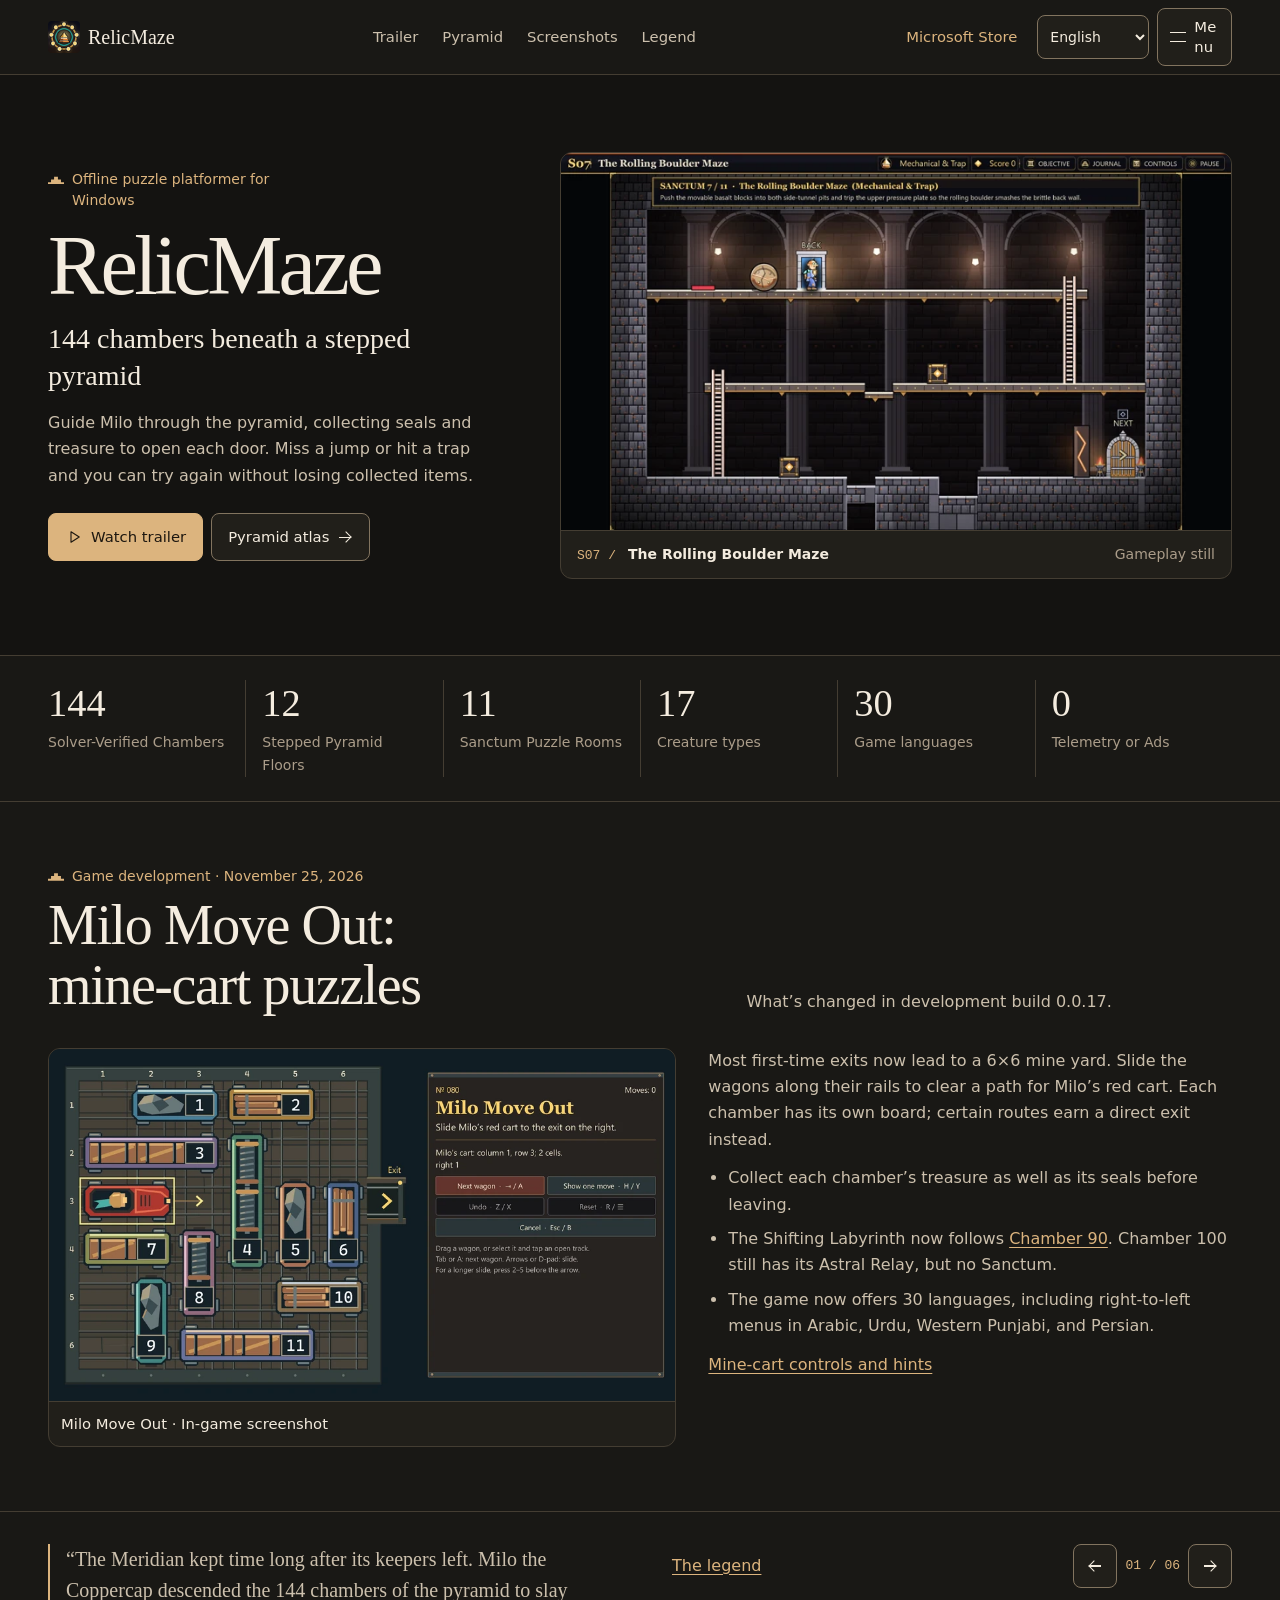
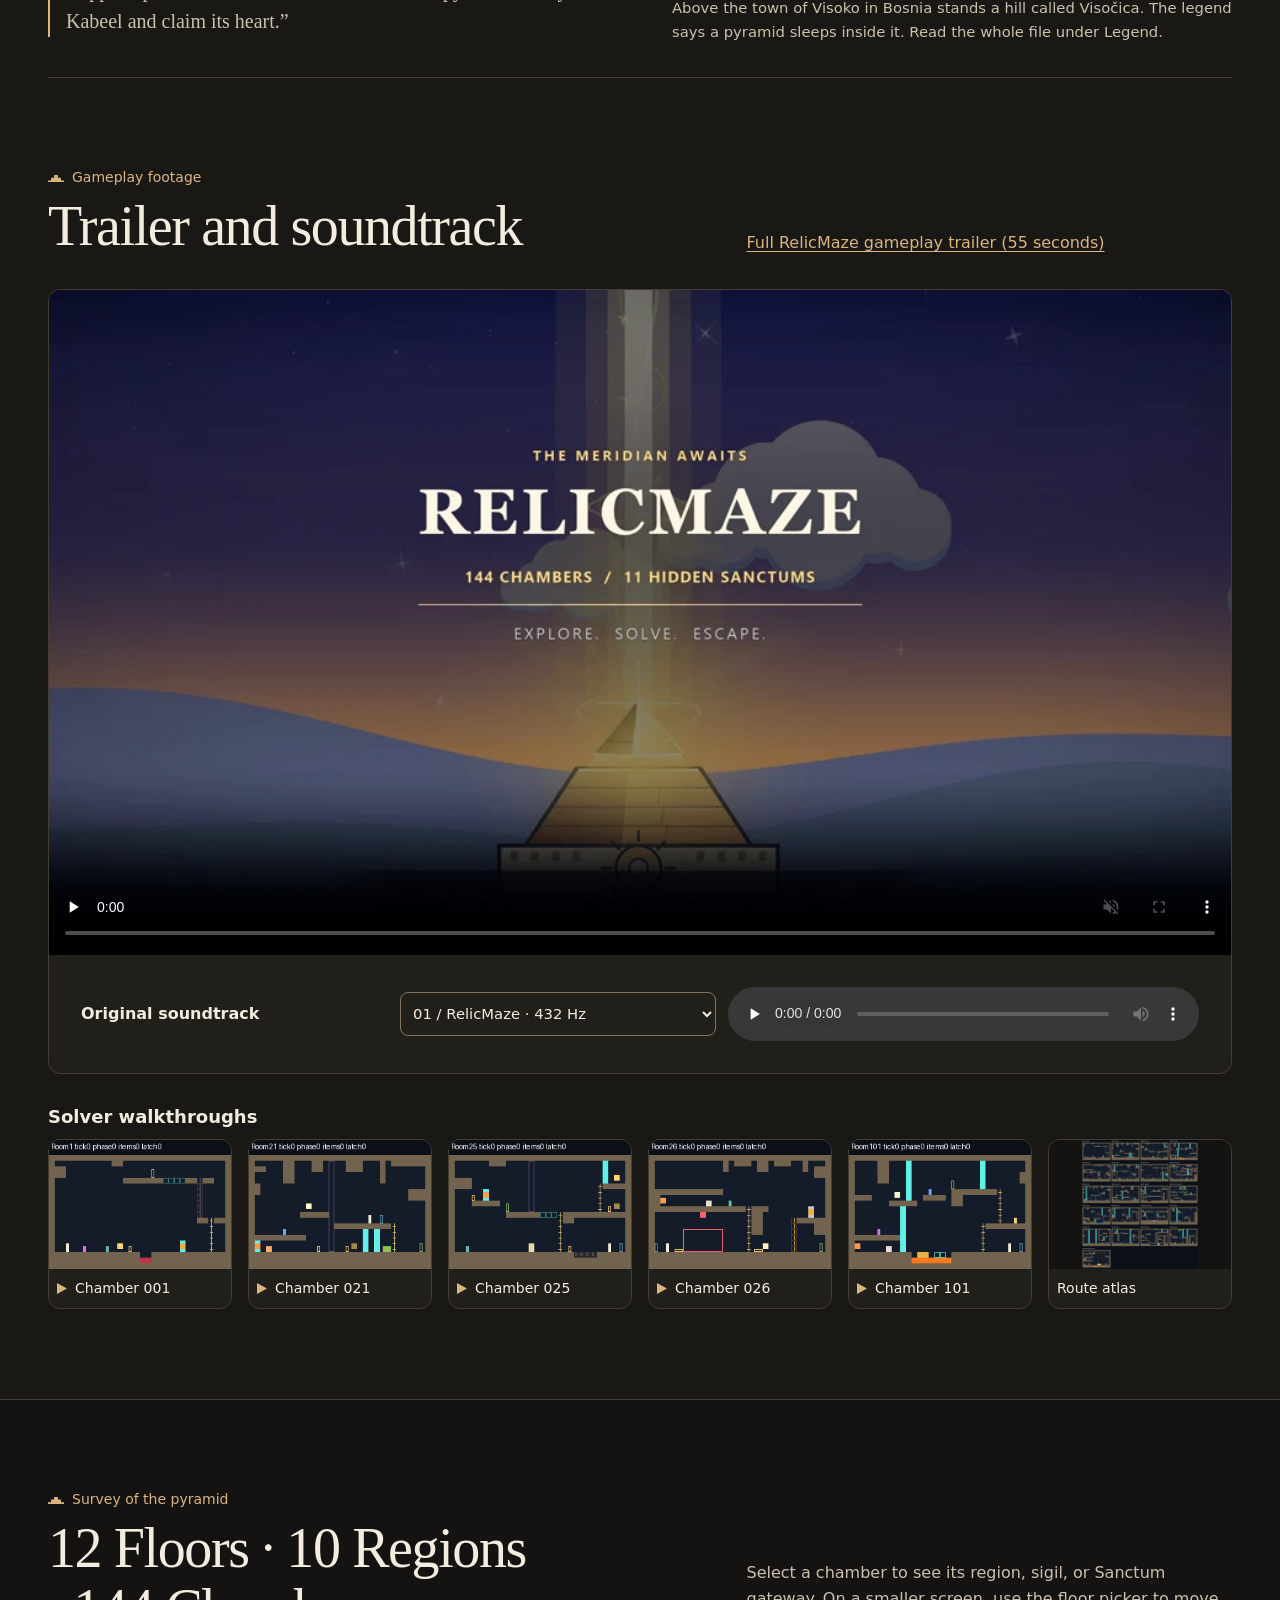
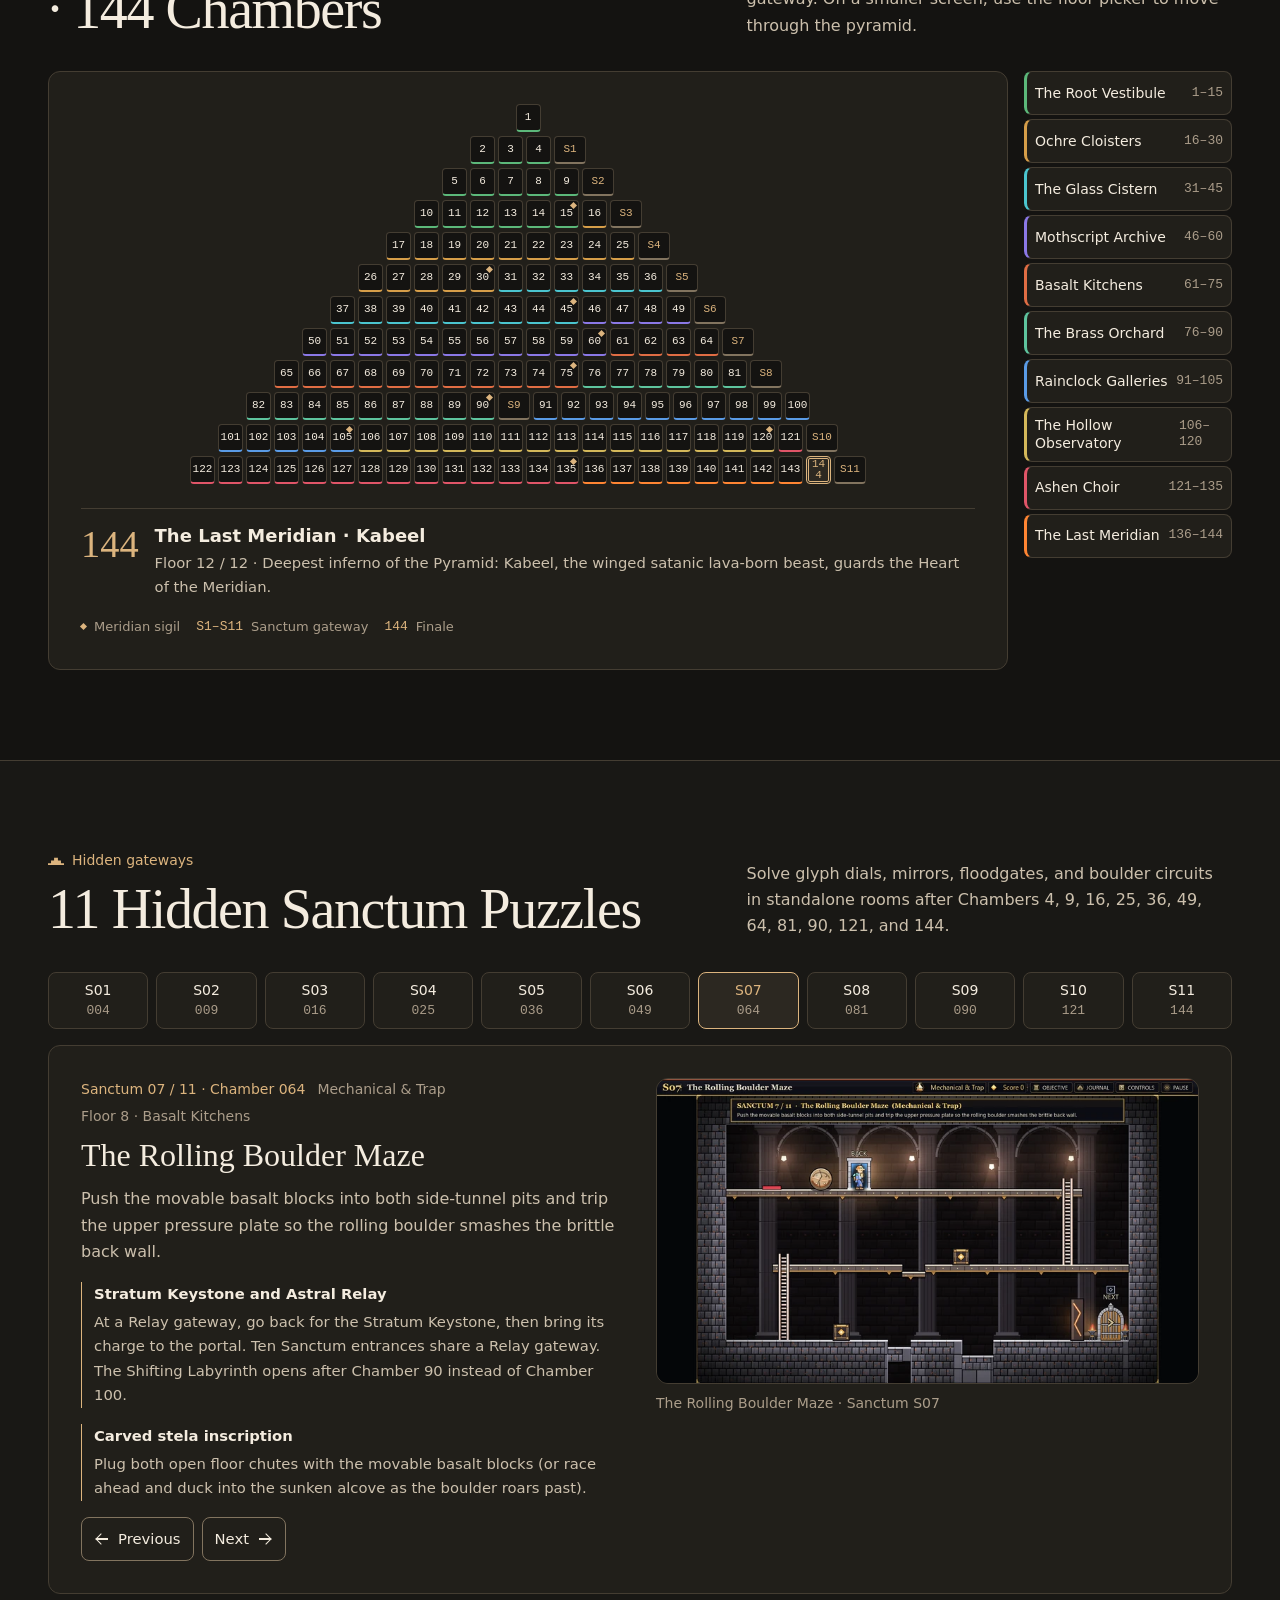
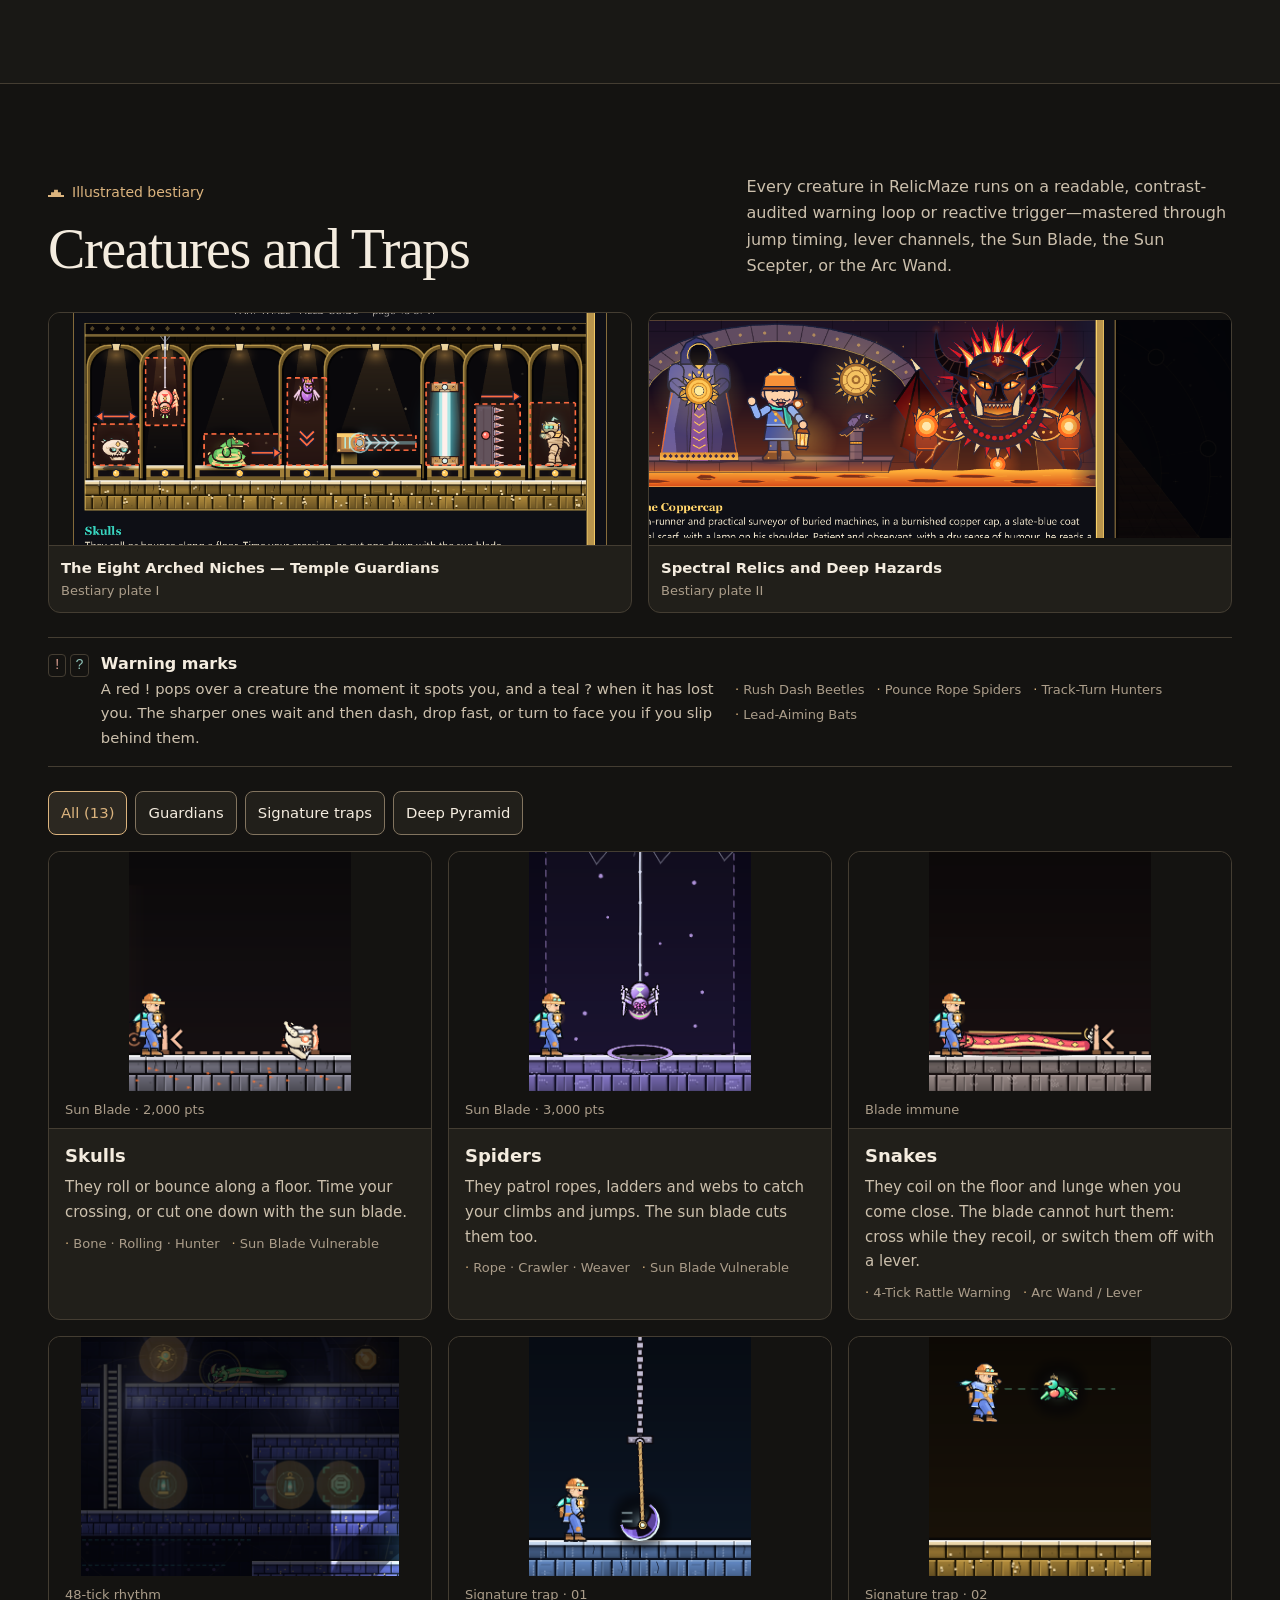
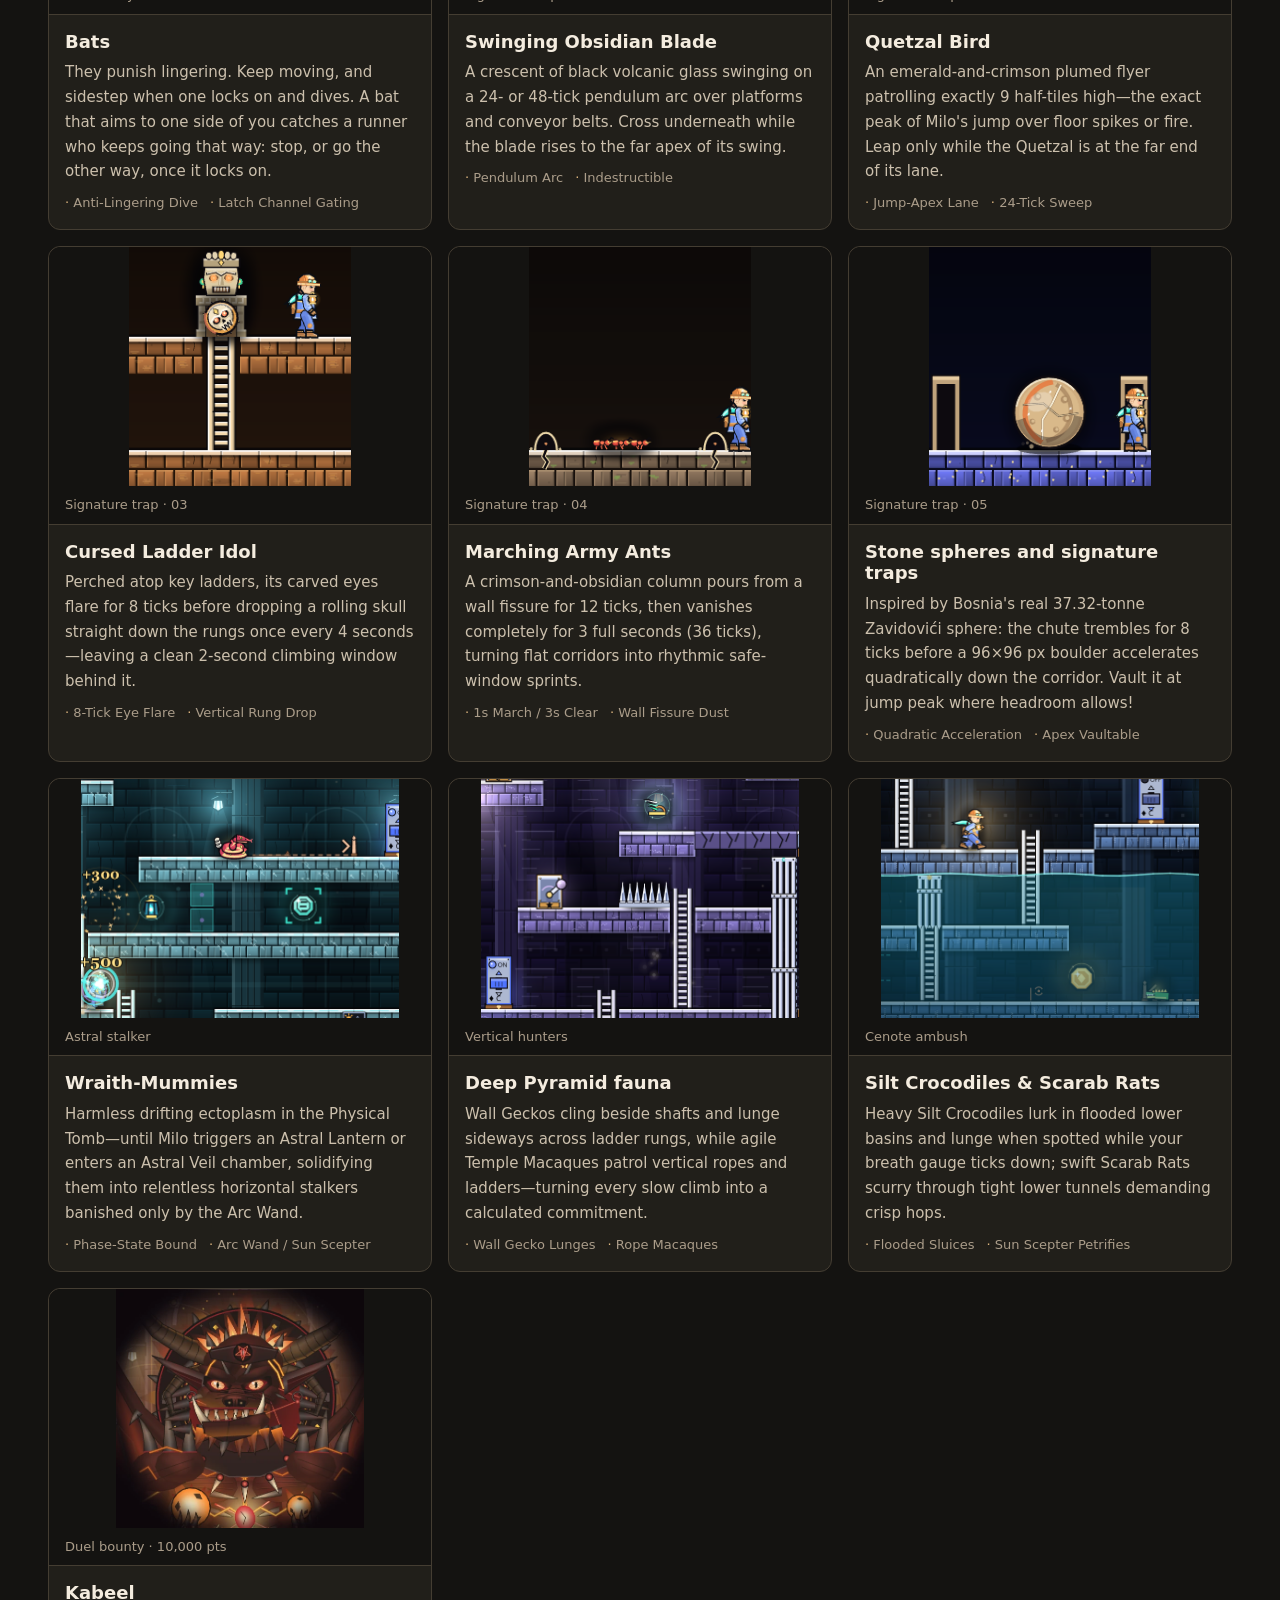
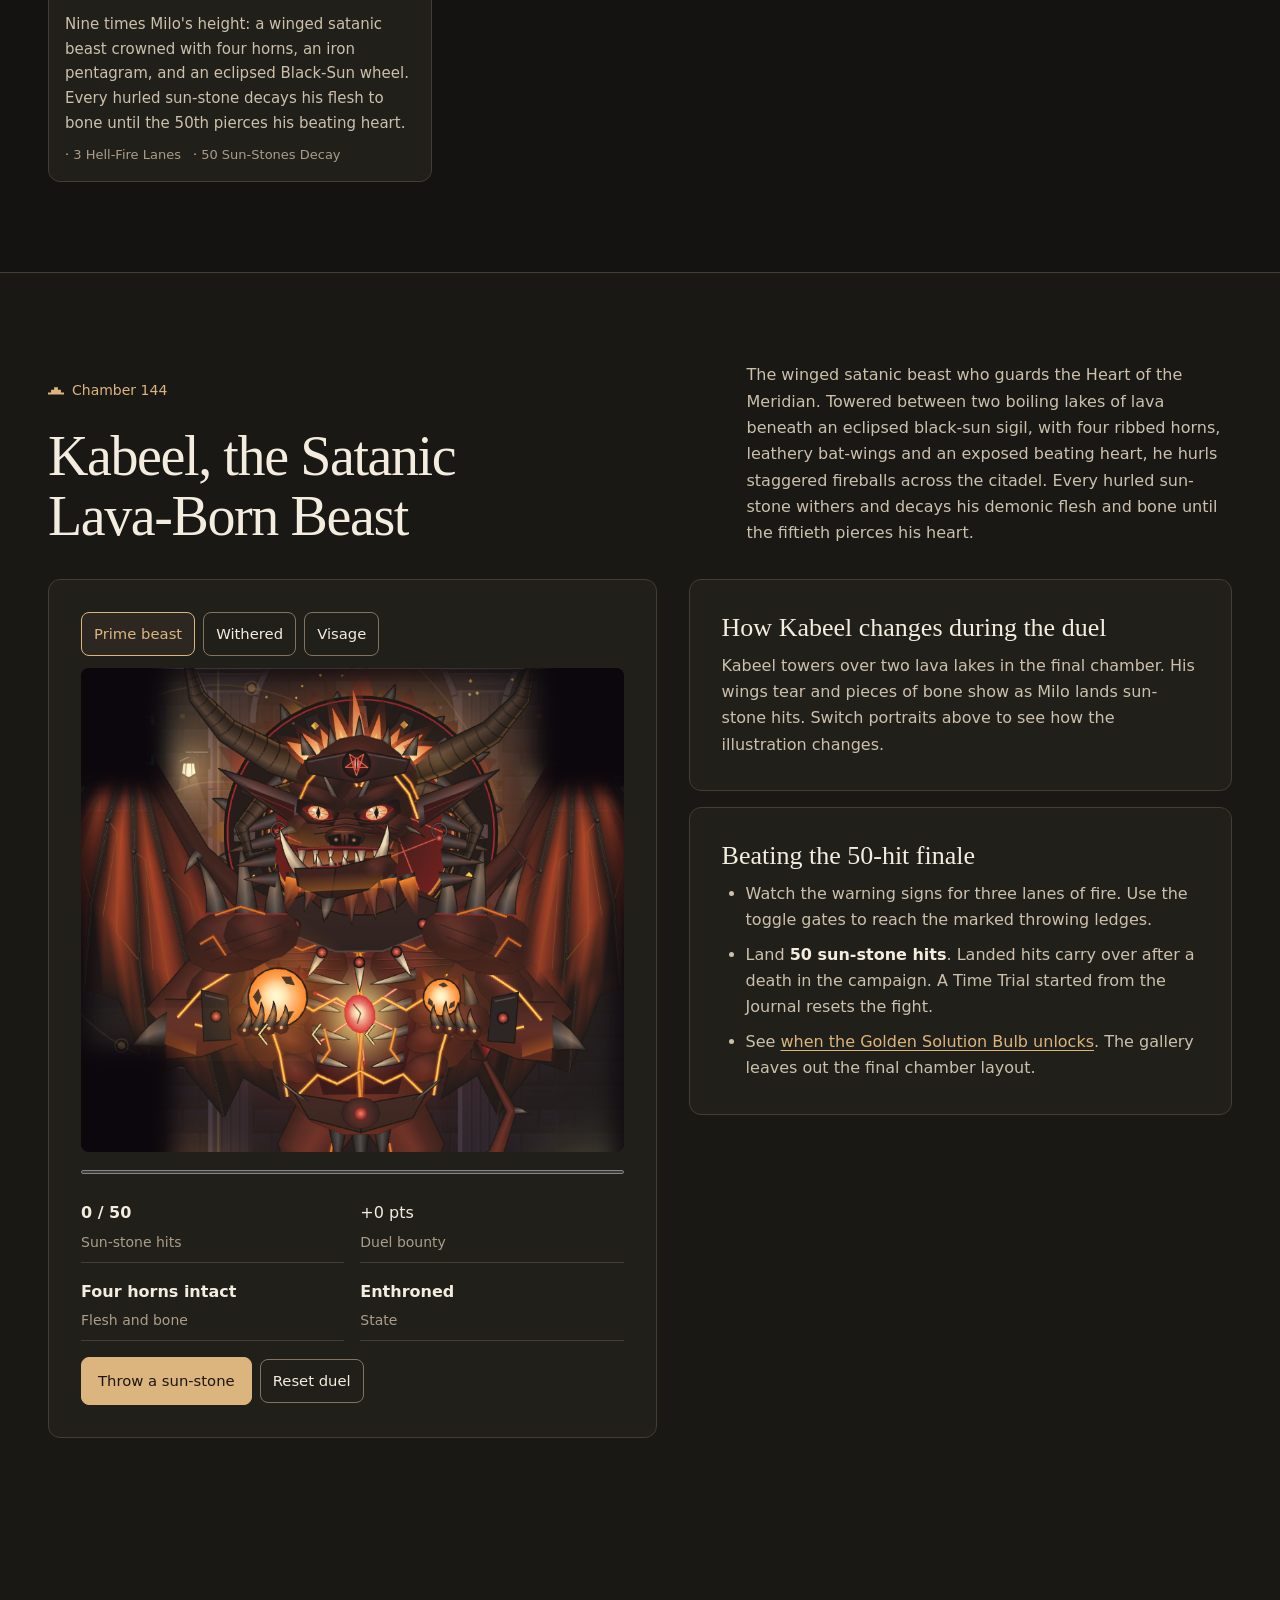
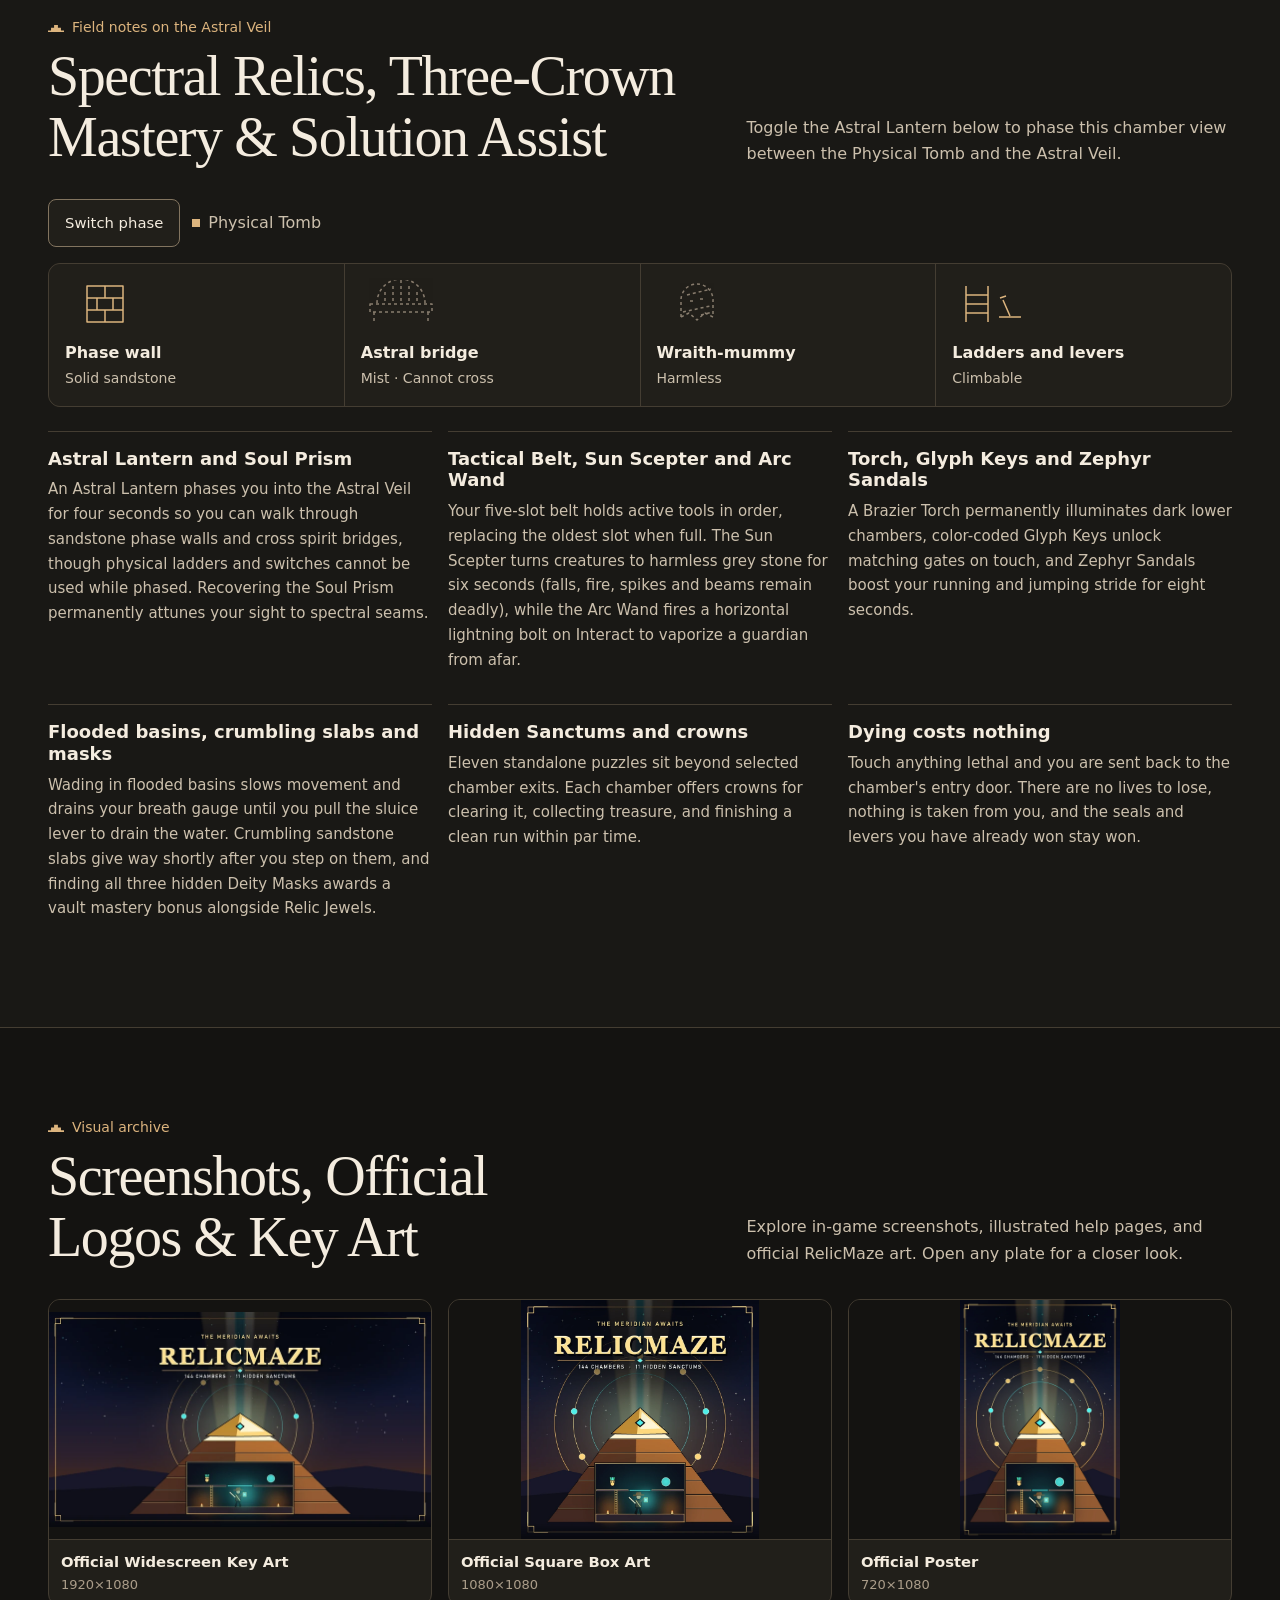
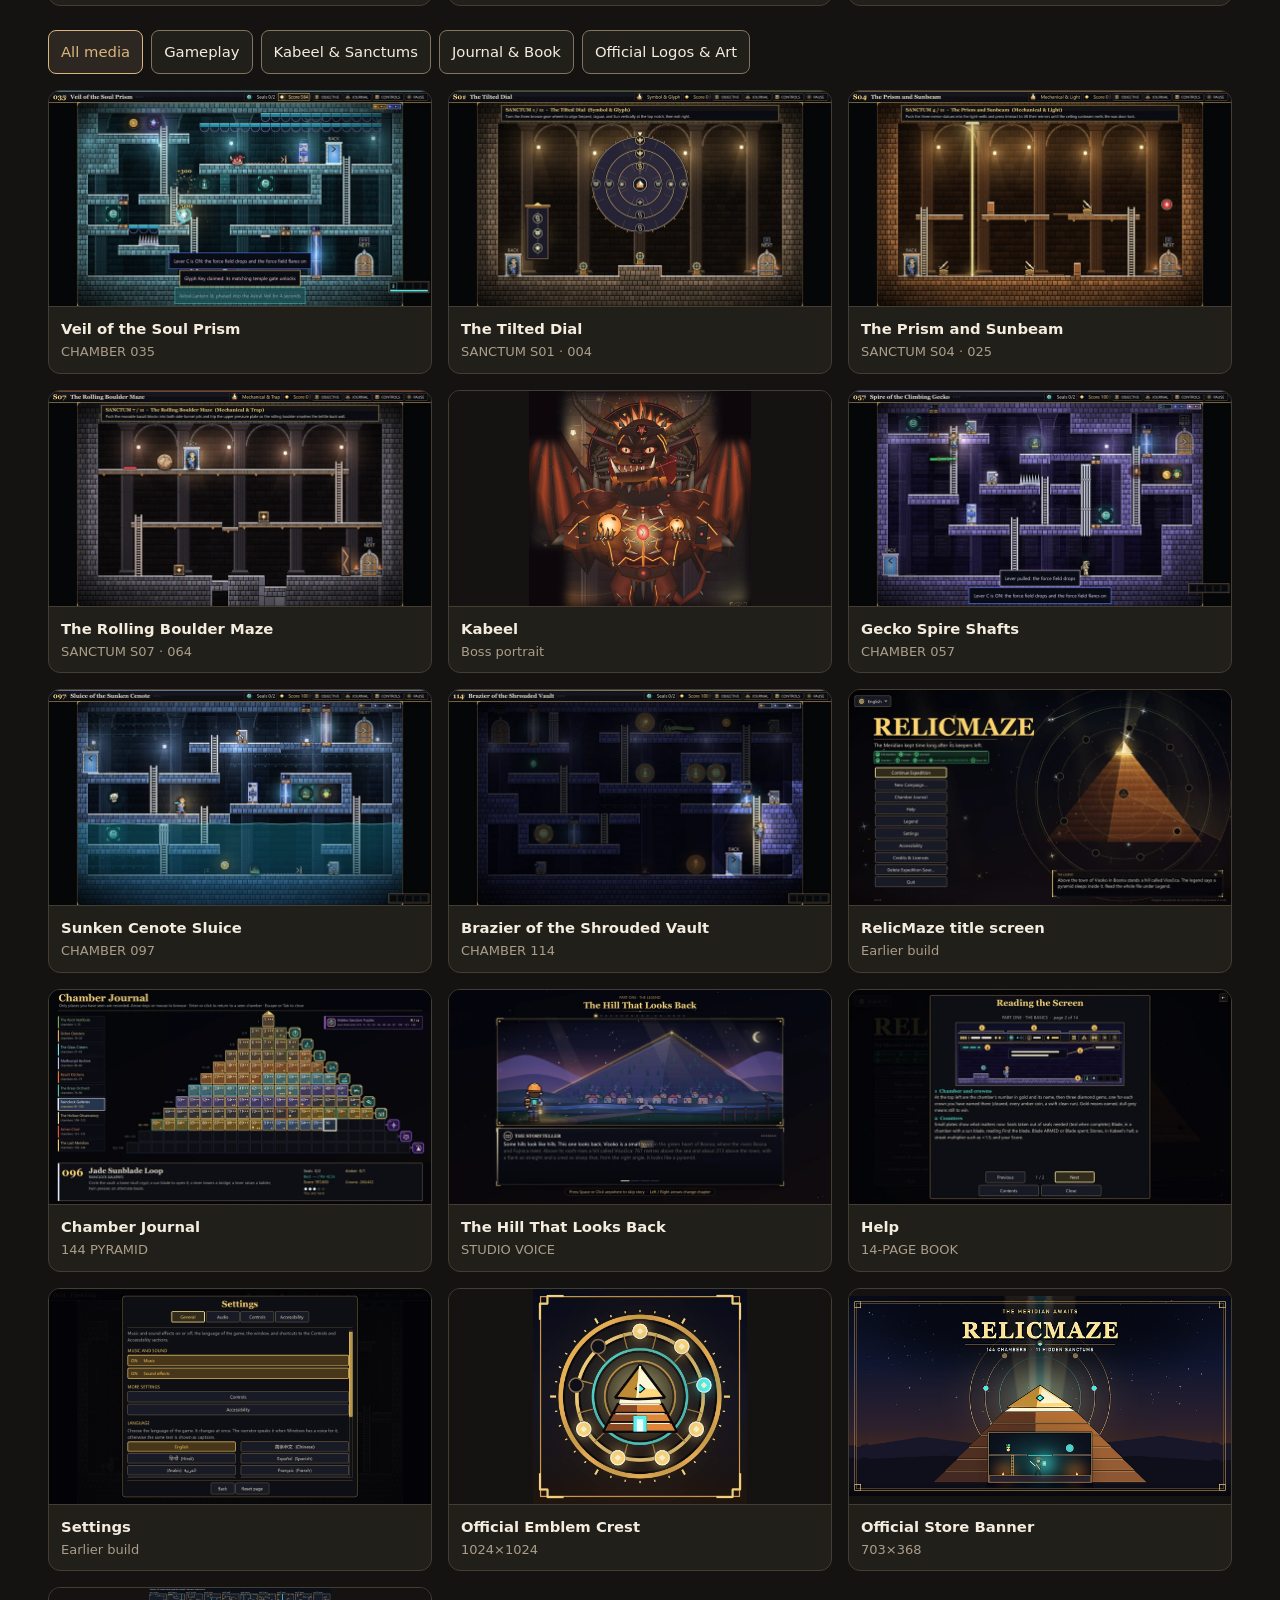
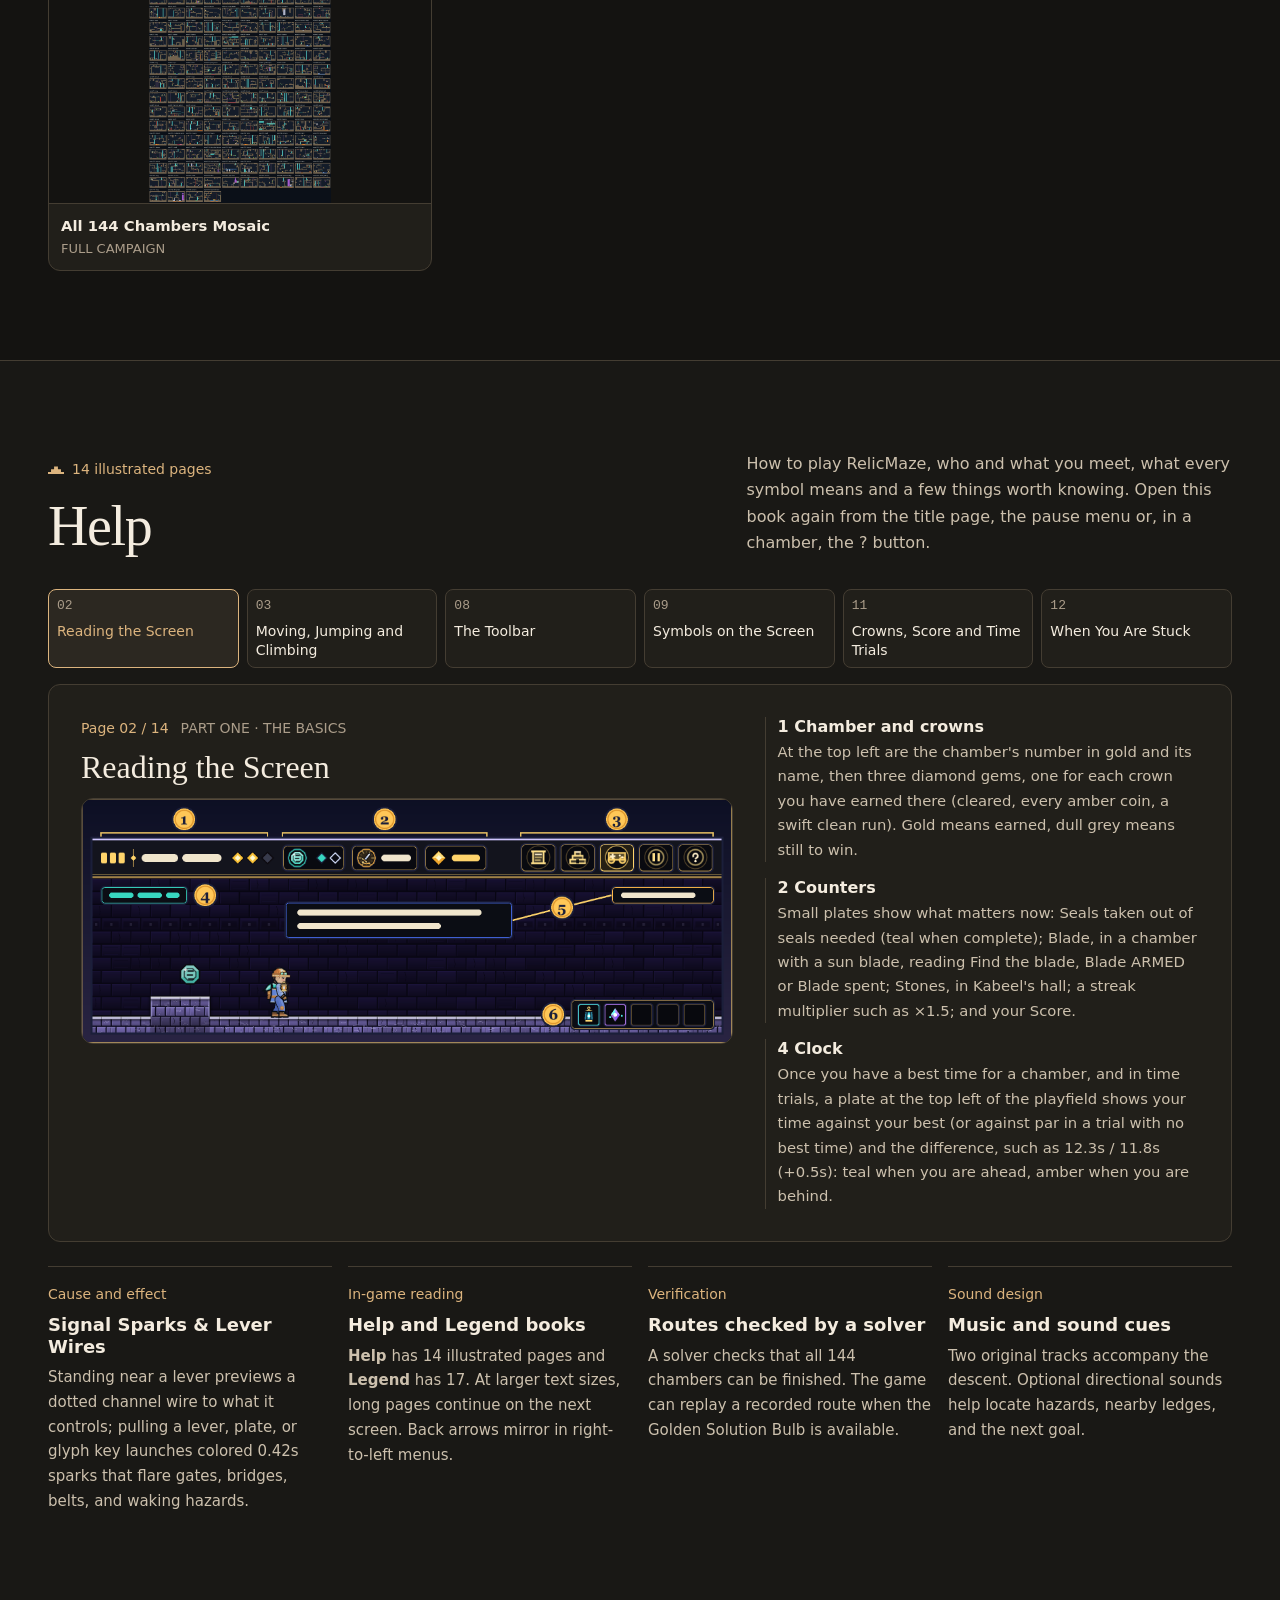
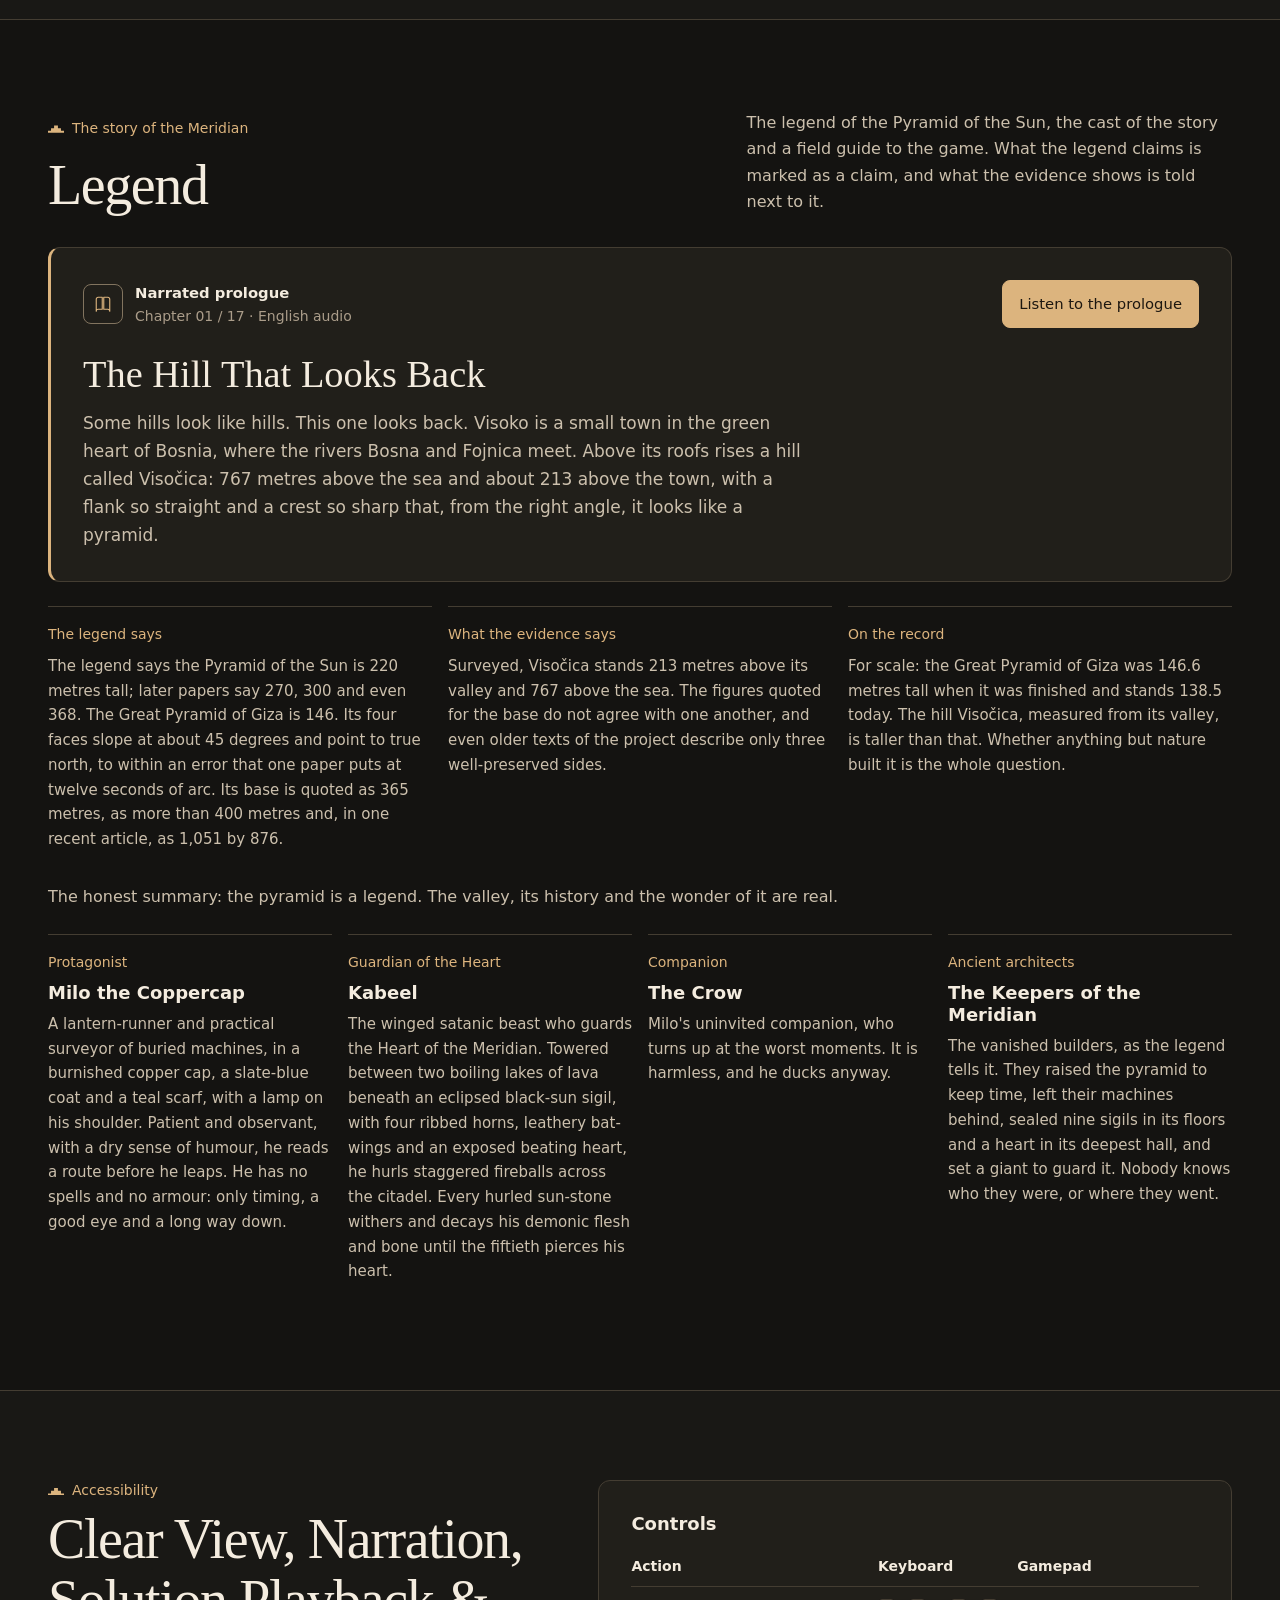
==== commit e816371d: "Improve RelicMaze SEO, mobile layout, and game information Co-authored-by: Copilot <223556219+Copilo" ====
--- a/index.html
+++ b/index.html
@@ -4,7 +4,7 @@
   <meta charset="utf-8">
   <meta name="viewport" content="width=device-width, initial-scale=1">
   <title>RelicMaze | Offline Puzzle Platformer for Windows</title>
-  <meta name="description" content="Explore 144 chambers and 11 hidden sanctums in RelicMaze, an offline puzzle platformer for Windows 10 and 11. Watch gameplay and explore the pyramid.">
+  <meta name="description" content="Guide Milo through 144 chambers and 11 Hidden Sanctums in RelicMaze, an offline puzzle platformer for Windows. Watch gameplay and browse the pyramid atlas.">
   <meta name="robots" content="index, follow, max-image-preview:large, max-snippet:-1, max-video-preview:-1">
   <meta name="author" content="bulentozkir">
   <meta name="application-name" content="RelicMaze">
@@ -13,7 +13,7 @@
   <link rel="canonical" href="https://bulentozkir.github.io/relicmaze-site/">
   <meta property="og:locale" content="en_US">
   <meta property="og:title" content="RelicMaze | Offline Puzzle Platformer for Windows">
-  <meta property="og:description" content="Explore 144 chambers and 11 hidden sanctums in RelicMaze, an offline puzzle platformer for Windows 10 and 11. Watch gameplay and explore the pyramid.">
+  <meta property="og:description" content="Guide Milo through 144 chambers and 11 Hidden Sanctums in RelicMaze, an offline puzzle platformer for Windows. Watch gameplay and browse the pyramid atlas.">
   <meta property="og:type" content="website">
   <meta property="og:site_name" content="RelicMaze">
   <meta property="og:url" content="https://bulentozkir.github.io/relicmaze-site/">
@@ -24,7 +24,7 @@
   <meta property="og:image:alt" content="RelicMaze key art for the 144-chamber puzzle platformer for Windows">
   <meta name="twitter:card" content="summary_large_image">
   <meta name="twitter:title" content="RelicMaze | Offline Puzzle Platformer for Windows">
-  <meta name="twitter:description" content="Explore 144 chambers and 11 hidden sanctums in RelicMaze, an offline puzzle platformer for Windows 10 and 11. Watch gameplay and explore the pyramid.">
+  <meta name="twitter:description" content="Guide Milo through 144 chambers and 11 Hidden Sanctums in RelicMaze, an offline puzzle platformer for Windows. Watch gameplay and browse the pyramid atlas.">
   <meta name="twitter:image" content="https://bulentozkir.github.io/relicmaze-site/assets/logos/RelicMaze-Logo-1920x1080.png">
   <meta name="twitter:image:alt" content="RelicMaze key art for the 144-chamber puzzle platformer for Windows">
   <script type="application/ld+json">
@@ -56,9 +56,9 @@
         "@id": "https://bulentozkir.github.io/relicmaze-site/#webpage",
         "url": "https://bulentozkir.github.io/relicmaze-site/",
         "name": "RelicMaze | Offline Puzzle Platformer for Windows",
-        "description": "Explore 144 chambers and 11 hidden sanctums in RelicMaze, an offline puzzle platformer for Windows 10 and 11. Watch gameplay and explore the pyramid.",
+        "description": "Guide Milo through 144 chambers and 11 Hidden Sanctums in RelicMaze, an offline puzzle platformer for Windows. Watch gameplay and browse the pyramid atlas.",
         "inLanguage": "en",
-        "dateModified": "2026-11-21",
+        "dateModified": "2026-11-25",
         "isPartOf": {
           "@id": "https://bulentozkir.github.io/relicmaze-site/#website"
         },
@@ -67,9 +67,9 @@
         },
         "primaryImageOfPage": {
           "@type": "ImageObject",
-          "url": "https://bulentozkir.github.io/relicmaze-site/assets/screenshots/05-Gameplay-Hidden-Sanctum-Puzzle.png",
-          "width": 1920,
-          "height": 1080
+          "url": "https://bulentozkir.github.io/relicmaze-site/assets/screenshots/sanctum-07-1440.webp",
+          "width": 1440,
+          "height": 810
         }
       },
       {
@@ -78,7 +78,7 @@
         "name": "RelicMaze",
         "alternateName": "RelicMaze — The Meridian Works",
         "url": "https://bulentozkir.github.io/relicmaze-site/",
-        "description": "An offline puzzle platformer for Windows 10 and 11, with 144 chambers, 11 hidden sanctums, nine Meridian sigils, and spectral relics.",
+        "description": "An offline, single-player puzzle platformer for Windows 10 and 11, with 144 chambers, 11 Hidden Sanctums, nine Meridian sigils, and mine-cart puzzles.",
         "trailer": {
           "@id": "https://bulentozkir.github.io/relicmaze-site/trailer.html#video"
         },
@@ -86,7 +86,6 @@
         "applicationSubCategory": "Puzzle Platformer",
         "operatingSystem": "Windows 10, Windows 11",
         "processorRequirements": "x64 or ARM64",
-        "softwareVersion": "0.0.8",
         "genre": [
           "Puzzle",
           "Platformer",
@@ -122,7 +121,17 @@
           "te",
           "sw",
           "ha",
-          "tr"
+          "tr",
+          "pnb",
+          "tl",
+          "ta",
+          "yue",
+          "wuu",
+          "fa",
+          "ko",
+          "am",
+          "th",
+          "jv"
         ],
         "author": {
           "@id": "https://bulentozkir.github.io/relicmaze-site/#author"
@@ -159,21 +168,20 @@
         ],
         "featureList": [
           "144 solver-verified chambers across a 12-floor stepped pyramid",
-          "11 inter-floor Hidden Sanctum puzzle rooms",
+          "11 Hidden Sanctum puzzle rooms",
+          "Milo Move Out: 144 sliding mine-cart puzzles, one per chamber",
           "100% offline single-player with zero telemetry or ads",
           "Clear View high-contrast accessibility, spoken narration, and 250% UI scaling",
-          "20 supported languages including RTL layout mirroring for Arabic and Urdu"
+          "30 game languages, with right-to-left menus in Arabic, Urdu, Western Punjabi and Persian"
         ]
       }
     ]
   }
   </script>
-  <link rel="icon" type="image/png" sizes="44x44" href="assets/logos/RelicMaze-Logo-44x44.png">
   <link rel="icon" type="image/png" sizes="128x128" href="assets/logos/RelicMaze-Logo-128x128.png">
-  <link rel="icon" type="image/png" sizes="300x300" href="assets/logos/RelicMaze-Logo-300x300.png">
   <link rel="apple-touch-icon" sizes="150x150" href="assets/logos/RelicMaze-Logo-150x150.png">
   <link rel="manifest" href="site.webmanifest">
-  <link rel="stylesheet" href="assets/css/styles.css?v=13">
+  <link rel="stylesheet" href="assets/css/styles.css?v=14">
 </head>
 <body data-page="home">
   <a href="#main-content" class="skip-link">Skip to main content</a>
@@ -185,7 +193,7 @@
       </a>
 
       <nav class="toolbar-sections" aria-label="Highlights">
-        <a href="#trailer" class="section-link" data-i18n="nav_trailer">Trailer</a>
+        <a href="trailer.html" class="section-link" hreflang="en" data-i18n="nav_trailer">Trailer</a>
         <a href="#pyramid" class="section-link" data-i18n="nav_pyramid">Pyramid</a>
         <a href="#gallery" class="section-link" data-i18n="nav_gallery">Screenshots</a>
         <a href="#legend" class="section-link" data-i18n="nav_legend">Legend</a>
@@ -200,7 +208,7 @@
         <details class="site-menu">
           <summary class="hud-btn"><span class="menu-icon" aria-hidden="true"></span><span data-i18n="site_menu">Menu</span></summary>
           <nav class="menu-panel" aria-label="Site index">
-            <a href="#trailer" data-i18n="nav_trailer">Trailer</a>
+            <a href="trailer.html" hreflang="en" data-i18n="nav_trailer">Trailer</a>
             <a href="#pyramid" data-i18n="nav_pyramid">Pyramid</a>
             <a href="#puzzles" data-i18n="nav_puzzles">Puzzle rooms</a>
             <a href="#enemies" data-i18n="nav_enemies">Enemies</a>
@@ -210,6 +218,7 @@
             <a href="#help" data-i18n="nav_help">Help</a>
             <a href="#legend" data-i18n="nav_legend">Legend</a>
             <a href="#accessibility" data-i18n="accessibility">Accessibility</a>
+            <a href="#game-update" lang="en">Game update</a>
             <a href="support.html" data-i18n="btn_support">Support</a>
             <a href="privacy.html" data-i18n="btn_privacy">Privacy</a>
             <a href="copyright.html" data-i18n="btn_copyright">Copyright</a>
@@ -229,15 +238,15 @@
           <h1 class="hero-title">RelicMaze</h1>
           <p class="hero-kicker" data-i18n="hero_tagline">144 chambers beneath a stepped pyramid</p>
           <p class="hero-lead" data-i18n="intro_rules">
-            Collect every seal to open the next door. Find nine Meridian sigils and the Heart to open the final one. Hit a hazard and you return to the chamber entrance with your progress intact.
+            Guide Milo through the pyramid, collecting seals and treasure to open each door. Miss a jump or hit a trap and you can try again without losing collected items.
           </p>
           <div class="cta-row">
-            <a href="#trailer" class="btn-primary">
+            <a href="trailer.html" class="btn-primary" hreflang="en">
               <svg class="icon" viewBox="0 0 24 24" aria-hidden="true"><path d="M8 5l11 7-11 7z"/></svg>
               <span data-i18n="watch_trailer">Watch trailer</span>
             </a>
             <a href="#pyramid" class="btn-secondary">
-              <span data-i18n="hero_explore">Explore the pyramid</span>
+              <span data-i18n="hero_explore">Pyramid atlas</span>
               <span class="arrow arrow-next" aria-hidden="true"></span>
             </a>
           </div>
@@ -245,10 +254,10 @@
 
         <figure class="hero-plate">
           <img src="assets/screenshots/sanctum-07-768.webp"
-            srcset="assets/screenshots/sanctum-07-768.webp 768w, assets/screenshots/sanctum-07-1440.webp 1440w"
-            sizes="(max-width: 760px) calc(100vw - 32px), (max-width: 1248px) 55vw, 672px"
+            srcset="assets/screenshots/sanctum-07-480.webp 480w, assets/screenshots/sanctum-07-768.webp 768w, assets/screenshots/sanctum-07-1440.webp 1440w"
+            sizes="(max-width: 400px) calc(100vw - 32px), (max-width: 760px) 92vw, (max-width: 1344px) 53vw, 706px"
             alt="Milo stands by a boulder in a torchlit Sanctum with stone platforms, ladders, and a sealed door"
-            width="1920" height="1080" fetchpriority="high" decoding="async">
+            width="768" height="432" fetchpriority="high">
           <figcaption>
             <bdi class="plate-index">S07 /</bdi>
             <strong>The Rolling Boulder Maze</strong>
@@ -274,15 +283,41 @@
         </div>
         <div class="stat-card">
           <div class="stat-num">17</div>
-          <div class="stat-label" data-i18n="stat_creatures">Creature &amp; Trap Types</div>
+          <div class="stat-label" data-i18n="stat_creatures">Creature types</div>
         </div>
         <div class="stat-card">
-          <div class="stat-num">20</div>
-          <div class="stat-label" data-i18n="stat_languages">Supported Languages</div>
+          <div class="stat-num">30</div>
+          <div class="stat-label" data-i18n="stat_languages">Game languages</div>
         </div>
         <div class="stat-card">
           <div class="stat-num">0</div>
           <div class="stat-label" data-i18n="stat_telemetry">Telemetry or Ads</div>
+        </div>
+      </div>
+    </section>
+
+    <section class="section update-section" id="game-update" aria-labelledby="update-title">
+      <div class="container">
+        <div class="section-header" lang="en" dir="ltr">
+          <p class="eyebrow"><span>Game development · <time datetime="2026-11-25">November 25, 2026</time></span></p>
+          <h2 class="section-title" id="update-title">Milo Move Out: mine-cart puzzles</h2>
+          <p class="section-sub">What’s changed in development build 0.0.17.</p>
+        </div>
+        <div class="update-grid">
+          <figure class="update-plate">
+            <img src="assets/screenshots/milo-move-out.webp" width="960" height="540" loading="lazy" decoding="async"
+              alt="Milo’s red mine cart and the wagons blocking its route across a six-by-six rail yard">
+            <figcaption class="gallery-caption" lang="en" dir="ltr">Milo Move Out · In-game screenshot</figcaption>
+          </figure>
+          <div class="update-copy" lang="en" dir="ltr">
+            <p>Most first-time exits now lead to a 6×6 mine yard. Slide the wagons along their rails to clear a path for Milo’s red cart. Each chamber has its own board; certain routes earn a direct exit instead.</p>
+            <ul>
+              <li>Collect each chamber’s treasure as well as its seals before leaving.</li>
+              <li>The Shifting Labyrinth now follows <a href="#puzzles">Chamber 90</a>. Chamber 100 still has its Astral Relay, but no Sanctum.</li>
+              <li>The game now offers 30 languages, including right-to-left menus in Arabic, Urdu, Western Punjabi, and Persian.</li>
+            </ul>
+            <a href="support.html#mine-cart-help">Mine-cart controls and hints</a>
+          </div>
         </div>
       </div>
     </section>
@@ -322,15 +357,14 @@
 
         <div class="temple-frame trailer-stage">
           <video id="trailer-video" class="trailer-video" controls playsinline preload="none" muted
-            poster="assets/media/trailer-poster.webp" width="720" height="406" aria-label="RelicMaze gameplay trailer">
+            poster="assets/media/trailer-poster.webp" width="960" height="540" aria-label="RelicMaze gameplay trailer">
             <source src="assets/media/trailer.mp4" type="video/mp4">
             <a href="assets/media/trailer.mp4" data-i18n="watch_trailer">Watch trailer</a>
           </video>
-          <p class="media-error" id="trailer-error" role="status" hidden>Could not play the trailer. <a href="assets/media/trailer.gif">Open the original GIF (29.7 MB)</a>.</p>
+          <p class="media-error" id="trailer-error" role="status" hidden>Could not play the trailer. <a href="trailer.html">Open the gameplay trailer page</a>.</p>
           <div class="audio-deck">
             <div class="audio-deck-heading">
               <h3 data-i18n="soundtrack_label">Original soundtrack</h3>
-              <canvas id="audio-visualizer" width="132" height="24" aria-hidden="true"></canvas>
             </div>
             <div class="audio-deck-controls">
               <label class="track-picker">
@@ -349,30 +383,30 @@
         <div class="walkthrough-strip">
           <h3 data-i18n="walkthrough_strip_title">Solver walkthroughs</h3>
           <div class="walkthrough-grid" data-viewer-group>
-            <button type="button" class="walkthrough-card" data-lightbox-src="assets/previews/room1-reference-walkthrough.webp" data-lightbox-video="assets/previews/room1-reference-walkthrough.mp4" data-lightbox-title="Chamber 001 — Reference solver walkthrough">
+            <a class="walkthrough-card" href="assets/previews/room1-reference-walkthrough.mp4" data-lightbox-video data-lightbox-title="Chamber 001 — Reference solver walkthrough">
               <img src="assets/previews/room1-reference-walkthrough.webp" alt="" width="256" height="181" loading="lazy" decoding="async">
               <span class="walkthrough-label">Chamber 001</span>
-            </button>
-            <button type="button" class="walkthrough-card" data-lightbox-src="assets/previews/room21-reference-walkthrough.webp" data-lightbox-video="assets/previews/room21-reference-walkthrough.mp4" data-lightbox-title="Chamber 021 — Ochre Cloisters">
+            </a>
+            <a class="walkthrough-card" href="assets/previews/room21-reference-walkthrough.mp4" data-lightbox-video data-lightbox-title="Chamber 021 — Ochre Cloisters">
               <img src="assets/previews/room21-reference-walkthrough.webp" alt="" width="256" height="181" loading="lazy" decoding="async">
               <span class="walkthrough-label">Chamber 021</span>
-            </button>
-            <button type="button" class="walkthrough-card" data-lightbox-src="assets/previews/room25-reference-walkthrough.webp" data-lightbox-video="assets/previews/room25-reference-walkthrough.mp4" data-lightbox-title="Chamber 025 — Gateway to Sanctum S4">
+            </a>
+            <a class="walkthrough-card" href="assets/previews/room25-reference-walkthrough.mp4" data-lightbox-video data-lightbox-title="Chamber 025 — Gateway to Sanctum S4">
               <img src="assets/previews/room25-reference-walkthrough.webp" alt="" width="256" height="181" loading="lazy" decoding="async">
               <span class="walkthrough-label">Chamber 025</span>
-            </button>
-            <button type="button" class="walkthrough-card" data-lightbox-src="assets/previews/room26-reference-walkthrough.webp" data-lightbox-video="assets/previews/room26-reference-walkthrough.mp4" data-lightbox-title="Chamber 026 — Floor 6 ascent and leading bat">
+            </a>
+            <a class="walkthrough-card" href="assets/previews/room26-reference-walkthrough.mp4" data-lightbox-video data-lightbox-title="Chamber 026 — Floor 6 ascent and leading bat">
               <img src="assets/previews/room26-reference-walkthrough.webp" alt="" width="256" height="181" loading="lazy" decoding="async">
               <span class="walkthrough-label">Chamber 026</span>
-            </button>
-            <button type="button" class="walkthrough-card" data-lightbox-src="assets/previews/room101-reference-walkthrough.webp" data-lightbox-video="assets/previews/room101-reference-walkthrough.mp4" data-lightbox-title="Chamber 101 — Rainclock Galleries">
+            </a>
+            <a class="walkthrough-card" href="assets/previews/room101-reference-walkthrough.mp4" data-lightbox-video data-lightbox-title="Chamber 101 — Rainclock Galleries">
               <img src="assets/previews/room101-reference-walkthrough.webp" alt="" width="256" height="181" loading="lazy" decoding="async">
               <span class="walkthrough-label">Chamber 101</span>
-            </button>
-            <button type="button" class="walkthrough-card" data-lightbox-src="assets/previews/selected-rooms-walkthrough.png?v=10" data-lightbox-title="Selected Chambers — Deterministic Route Traces">
+            </a>
+            <a class="walkthrough-card" href="assets/previews/selected-rooms-walkthrough.png" data-lightbox-title="Selected Chambers — Deterministic Route Traces">
               <img src="assets/previews/selected-rooms-walkthrough.png?v=10" alt="Selected rooms solver traces" width="1056" height="1176" loading="lazy" decoding="async">
               <span class="walkthrough-label">Route atlas</span>
-            </button>
+            </a>
           </div>
         </div>
       </div>
@@ -417,15 +451,15 @@
     </section>
 
     <!-- ===================================================================
-         11 INTER-FLOOR SANCTUM PUZZLE ROOMS (LEVELS 4, 9, 16 .. 144 = 2²..12²)
+         11 HIDDEN SANCTUM PUZZLE ROOMS
          =================================================================== -->
     <section id="puzzles" class="section">
       <div class="container">
         <div class="section-header reveal">
-          <p class="eyebrow" data-i18n="puzzles_eyebrow">Square-numbered gateways</p>
-          <h2 class="section-title" data-i18n="puzzles_title">11 Inter-Floor Sanctum Puzzle Rooms</h2>
+          <p class="eyebrow" data-i18n="puzzles_eyebrow">Hidden gateways</p>
+          <h2 class="section-title" data-i18n="puzzles_title">11 Hidden Sanctum Puzzles</h2>
           <p class="section-sub" data-i18n="puzzles_sub">
-            At the exit of every pyramid floor from 2² (Chamber 4) to 12² (Chamber 144), a standalone Sanctum Puzzle Room challenges Milo with bronze glyph dials, electrum mirrors, counterweight rolls, rising flood sluices, and rolling boulders.
+            Solve glyph dials, mirrors, floodgates, and boulder circuits in standalone rooms after Chambers 4, 9, 16, 25, 36, 49, 64, 81, 90, 121, and 144.
           </p>
         </div>
 
@@ -434,7 +468,7 @@
         <div class="temple-frame sanctum-stage">
           <div>
             <div class="sanctum-meta-row">
-              <span class="sanctum-badge gold" id="sanctum-badge-code">Sanctum 07 / 11 · Chamber 064 (8²)</span>
+              <span class="sanctum-badge gold" id="sanctum-badge-code">Sanctum 07 / 11 · Chamber 064</span>
               <span class="sanctum-badge" id="sanctum-badge-arch">Mechanical &amp; Trap</span>
               <span class="sanctum-badge" id="sanctum-badge-region">Floor 8 · Basalt Kitchens</span>
             </div>
@@ -445,8 +479,8 @@
             </p>
 
             <div class="sanctum-clue-box">
-              <strong>Stratum Keystone and Astral Relay Portal</strong>
-              <span>Reaching a floor's Gate Chamber manifests a randomized <strong>Stratum Keystone</strong> (<kbd>+1,000 pts</kbd>) earlier on that floor line—backtrack under the <strong>Eclipse Pulse</strong>, carry its <strong>Volatile Charge</strong> without dying (<kbd>+2,500 pts</kbd> mastery) to awaken the <strong>Astral Relay Portal</strong> (<kbd>+1,500 pts</kbd>), and warp back to unseal the Sanctum!</span>
+              <strong>Stratum Keystone and Astral Relay</strong>
+              <span>At a Relay gateway, go back for the Stratum Keystone, then bring its charge to the portal. Ten Sanctum entrances share a Relay gateway. The Shifting Labyrinth opens after Chamber 90 instead of Chamber 100.</span>
             </div>
 
             <div class="sanctum-clue-box">
@@ -464,17 +498,17 @@
             </div>
           </div>
 
-          <div>
-            <button
-              type="button"
+          <figure class="sanctum-plate">
+            <a
               class="sanctum-shot-btn"
               id="sanctum-shot-btn"
-              data-lightbox-src="assets/screenshots/05-Gameplay-Hidden-Sanctum-Puzzle.png"
+              href="assets/screenshots/05-Gameplay-Hidden-Sanctum-Puzzle.png"
               data-lightbox-title="Sanctum S07 (Chamber 64) — The Rolling Boulder Maze"
             >
-              <img id="sanctum-shot-img" src="assets/screenshots/05-Gameplay-Hidden-Sanctum-Puzzle.png" alt="Sanctum Puzzle Room screenshot" width="1920" height="1080" loading="lazy" decoding="async">
-            </button>
-          </div>
+              <img id="sanctum-shot-img" src="assets/thumbnails/05-Gameplay-Hidden-Sanctum-Puzzle.webp" alt="The Rolling Boulder Maze, a torchlit chamber with a stone sphere and ladders" width="768" height="432" loading="lazy" decoding="async">
+            </a>
+            <figcaption id="sanctum-shot-caption">The Rolling Boulder Maze · Sanctum S07</figcaption>
+          </figure>
         </div>
       </div>
     </section>
@@ -494,15 +528,15 @@
 
         <!-- Wide In-Game Illustrated Bestiary Plates -->
         <div class="bestiary-banners" data-viewer-group>
-          <button type="button" class="bestiary-plate-btn" data-lightbox-src="assets/enemies/plate-creatures-lineup.png" data-lightbox-title="In-Game Bestiary Plate — Classic Temple Guardians &amp; Timed Machinery">
+          <a class="bestiary-plate-btn" href="assets/enemies/plate-creatures-lineup.png" data-lightbox-title="In-Game Bestiary Plate — Classic Temple Guardians &amp; Timed Machinery">
             <img src="assets/enemies/plate-creatures-lineup.png" alt="Illustrated stone niches showing Bone Skull, Rope Spider, Coiled Snake, Bat, Spark Dart, Laser Gate, Spiked Wall and Mummy" width="924" height="403" loading="lazy" decoding="async">
             <div class="gallery-caption"><strong>The Eight Arched Niches — Temple Guardians</strong><span>Bestiary plate I</span></div>
-          </button>
-
-          <button type="button" class="bestiary-plate-btn" data-lightbox-src="assets/enemies/plate-spectral-deep.png" data-lightbox-title="In-Game Field Guide Plate — Spectral Relics, Astral Veil &amp; Silt Crocodile">
+          </a>
+
+          <a class="bestiary-plate-btn" href="assets/enemies/plate-spectral-deep.png" data-lightbox-title="In-Game Field Guide Plate — Spectral Relics, Astral Veil &amp; Silt Crocodile">
             <img src="assets/enemies/plate-spectral-deep.png" alt="Eight Deep Pyramid relics above an Astral Bridge, Phase Wall, Wraith-Mummy and Silt Crocodile" width="1040" height="390" loading="lazy" decoding="async">
             <div class="gallery-caption"><strong data-i18n="spectral_title">Spectral Relics and Deep Hazards</strong><span>Bestiary plate II</span></div>
-          </button>
+          </a>
         </div>
 
         <!-- Cunning Creatures & Reactive Mind Marks (! / ?) Callout -->
@@ -521,8 +555,6 @@
             <span class="enemy-chip">Pounce Rope Spiders</span>
             <span class="enemy-chip">Track-Turn Hunters</span>
             <span class="enemy-chip">Lead-Aiming Bats</span>
-            <span class="enemy-chip">701 EnemyAudit Verified</span>
-            <span class="enemy-chip">SwitchAudit Verified</span>
           </div>
         </div>
 
@@ -536,10 +568,10 @@
         <div class="enemies-grid" data-viewer-group>
           <!-- 1. Skulls -->
           <article class="enemy-card" data-enemy-group="guardians">
-            <button type="button" class="enemy-portrait-wrap" data-lightbox-src="assets/enemies/hunter-skull.png" data-lightbox-title="Hunter, Bone &amp; Rolling Skulls — Patrol, Alert &amp; Floor Charge (2,000 pts with Sun Blade)">
+            <a class="enemy-portrait-wrap" href="assets/enemies/hunter-skull.png" data-lightbox-title="Hunter, Bone &amp; Rolling Skulls — Patrol, Alert &amp; Floor Charge (2,000 pts with Sun Blade)">
               <img src="assets/enemies/hunter-skull.png" alt="Hunter Skull charging toward Milo across basalt masonry" width="236" height="253" loading="lazy" decoding="async">
               <span class="enemy-bounty">Sun Blade · 2,000 pts</span>
-            </button>
+            </a>
             <div class="enemy-body">
               <h3 data-i18n="en_skulls_name">Skulls</h3>
               <p data-i18n="en_skulls_desc">They roll or bounce along a floor, while Hunter Skulls flash an alert and charge across their sight lane. Time your jump, bait the stun, or smash one with the Sun Blade.</p>
@@ -552,10 +584,10 @@
 
           <!-- 2. Spiders -->
           <article class="enemy-card" data-enemy-group="guardians">
-            <button type="button" class="enemy-portrait-wrap" data-lightbox-src="assets/enemies/web-weaver.png" data-lightbox-title="Web Weaver, Rope Spider &amp; Crawler — Vertical Silk Ambush (3,000 pts with Sun Blade)">
+            <a class="enemy-portrait-wrap" href="assets/enemies/web-weaver.png" data-lightbox-title="Web Weaver, Rope Spider &amp; Crawler — Vertical Silk Ambush (3,000 pts with Sun Blade)">
               <img src="assets/enemies/web-weaver.png" alt="Web Weaver spider dropping down silk thread above Milo" width="236" height="253" loading="lazy" decoding="async">
               <span class="enemy-bounty">Sun Blade · 3,000 pts</span>
-            </button>
+            </a>
             <div class="enemy-body">
               <h3 data-i18n="en_spiders_name">Spiders</h3>
               <p data-i18n="en_spiders_desc">Rope Spiders sweep ladders, Crawlers pace web bottlenecks, and Web Weavers drop from the ceiling when you linger below. Slash with the Sun Blade or slip past on the recoil climb.</p>
@@ -568,10 +600,10 @@
 
           <!-- 3. Pit Vipers & Snakes -->
           <article class="enemy-card" data-enemy-group="guardians">
-            <button type="button" class="enemy-portrait-wrap" data-lightbox-src="assets/enemies/pit-viper.png" data-lightbox-title="Pit Viper &amp; Coiled Snake — Armored Scales Immune to the Sun Blade">
+            <a class="enemy-portrait-wrap" href="assets/enemies/pit-viper.png" data-lightbox-title="Pit Viper &amp; Coiled Snake — Armored Scales Immune to the Sun Blade">
               <img src="assets/enemies/pit-viper.png" alt="Pit Viper lunging across stone floor toward Milo" width="236" height="253" loading="lazy" decoding="async">
               <span class="enemy-bounty">Blade immune</span>
-            </button>
+            </a>
             <div class="enemy-body">
               <h3 data-i18n="en_snakes_name">Snakes</h3>
               <p data-i18n="en_snakes_desc">Coiled near vital ladders and seals, Vipers rattle for 4 ticks when approached and lunge. Armored scales deflect the Sun Blade—bait the strike and cross during recoil, or fire the Arc Wand.</p>
@@ -584,10 +616,10 @@
 
           <!-- 4. Bats, Serpents, Darts & Beams -->
           <article class="enemy-card" data-enemy-group="guardians">
-            <button type="button" class="enemy-portrait-wrap" data-lightbox-src="assets/enemies/vault-serpent-torch.png" data-lightbox-title="Vault Guardians, Ambush Bats &amp; Channel-Gated Force Fields">
+            <a class="enemy-portrait-wrap" href="assets/enemies/vault-serpent-torch.png" data-lightbox-title="Vault Guardians, Ambush Bats &amp; Channel-Gated Force Fields">
               <img src="assets/enemies/vault-serpent-torch.png" alt="Shrouded Vault guardian, glowing lantern radius and channel force field" width="640" height="480" loading="lazy" decoding="async">
               <span class="enemy-bounty">48-tick rhythm</span>
-            </button>
+            </a>
             <div class="enemy-body">
               <h3 data-i18n="en_bats_name">Bats</h3>
               <p data-i18n="en_bats_desc">Crown Bats patrol upper circuits while Ambush Bats lock onto lingering delvers and dive. Paired with Spark Darts, Sun Idols, Ash Jets, and Laser Gates, every shot telegraphs its wind-up first.</p>
@@ -600,10 +632,10 @@
 
           <!-- 5. Swinging Obsidian Blade -->
           <article class="enemy-card" data-enemy-group="signature">
-            <button type="button" class="enemy-portrait-wrap" data-lightbox-src="assets/enemies/obsidian-blade.png" data-lightbox-title="Plate 01 — Swinging obsidian blade">
+            <a class="enemy-portrait-wrap" href="assets/enemies/obsidian-blade.png" data-lightbox-title="Plate 01 — Swinging obsidian blade">
               <img src="assets/enemies/obsidian-blade.png" alt="Swinging volcanic glass pendulum blade sweeping above stone floor" width="236" height="253" loading="lazy" decoding="async">
               <span class="enemy-bounty">Signature trap · 01</span>
-            </button>
+            </a>
             <div class="enemy-body">
               <h3>Swinging Obsidian Blade</h3>
               <p>A crescent of black volcanic glass swinging on a 24- or 48-tick pendulum arc over platforms and conveyor belts. Cross underneath while the blade rises to the far apex of its swing.</p>
@@ -616,10 +648,10 @@
 
           <!-- 6. Quetzal Bird -->
           <article class="enemy-card" data-enemy-group="signature">
-            <button type="button" class="enemy-portrait-wrap" data-lightbox-src="assets/enemies/quetzal-bird.png" data-lightbox-title="Plate 02 — Quetzal bird">
+            <a class="enemy-portrait-wrap" href="assets/enemies/quetzal-bird.png" data-lightbox-title="Plate 02 — Quetzal bird">
               <img src="assets/enemies/quetzal-bird.png" alt="Emerald and crimson Quetzal bird patrolling at Milo's jump apex height above floor spikes" width="236" height="253" loading="lazy" decoding="async">
               <span class="enemy-bounty">Signature trap · 02</span>
-            </button>
+            </a>
             <div class="enemy-body">
               <h3>Quetzal Bird</h3>
               <p>An emerald-and-crimson plumed flyer patrolling exactly 9 half-tiles high—the exact peak of Milo's jump over floor spikes or fire. Leap only while the Quetzal is at the far end of its lane.</p>
@@ -632,10 +664,10 @@
 
           <!-- 7. Cursed Ladder Idol -->
           <article class="enemy-card" data-enemy-group="signature">
-            <button type="button" class="enemy-portrait-wrap" data-lightbox-src="assets/enemies/cursed-idol.png" data-lightbox-title="Plate 03 — Cursed stone idol">
+            <a class="enemy-portrait-wrap" href="assets/enemies/cursed-idol.png" data-lightbox-title="Plate 03 — Cursed stone idol">
               <img src="assets/enemies/cursed-idol.png" alt="Carved stone idol with glowing eyes dropping a skull straight down ladder rungs" width="236" height="253" loading="lazy" decoding="async">
               <span class="enemy-bounty">Signature trap · 03</span>
-            </button>
+            </a>
             <div class="enemy-body">
               <h3>Cursed Ladder Idol</h3>
               <p>Perched atop key ladders, its carved eyes flare for 8 ticks before dropping a rolling skull straight down the rungs once every 4 seconds—leaving a clean 2-second climbing window behind it.</p>
@@ -648,10 +680,10 @@
 
           <!-- 8. Army Ants -->
           <article class="enemy-card" data-enemy-group="signature">
-            <button type="button" class="enemy-portrait-wrap" data-lightbox-src="assets/enemies/army-ants.png" data-lightbox-title="Plate 04 — Marching army ants">
+            <a class="enemy-portrait-wrap" href="assets/enemies/army-ants.png" data-lightbox-title="Plate 04 — Marching army ants">
               <img src="assets/enemies/army-ants.png" alt="Column of crimson and obsidian army ants marching across flat masonry between wall fissures" width="236" height="253" loading="lazy" decoding="async">
               <span class="enemy-bounty">Signature trap · 04</span>
-            </button>
+            </a>
             <div class="enemy-body">
               <h3>Marching Army Ants</h3>
               <p>A crimson-and-obsidian column pours from a wall fissure for 12 ticks, then vanishes completely for 3 full seconds (36 ticks), turning flat corridors into rhythmic safe-window sprints.</p>
@@ -664,10 +696,10 @@
 
           <!-- 9. Bosnian Stone Sphere -->
           <article class="enemy-card" data-enemy-group="signature">
-            <button type="button" class="enemy-portrait-wrap" data-lightbox-src="assets/enemies/stone-sphere.png" data-lightbox-title="Plate 05 — Giant Bosnian stone sphere">
+            <a class="enemy-portrait-wrap" href="assets/enemies/stone-sphere.png" data-lightbox-title="Plate 05 — Giant Bosnian stone sphere">
               <img src="assets/enemies/stone-sphere.png" alt="Massive 2x2-tile Bosnian stone sphere rumbling out of a glowing chevron chute" width="236" height="253" loading="lazy" decoding="async">
               <span class="enemy-bounty">Signature trap · 05</span>
-            </button>
+            </a>
             <div class="enemy-body">
               <h3 data-i18n="en_sig_name">Stone spheres and signature traps</h3>
               <p>Inspired by Bosnia's real 37.32-tonne Zavidovići sphere: the chute trembles for 8 ticks before a 96×96 px boulder accelerates quadratically down the corridor. Vault it at jump peak where headroom allows!</p>
@@ -680,10 +712,10 @@
 
           <!-- 10. Wraith-Mummies -->
           <article class="enemy-card" data-enemy-group="deep">
-            <button type="button" class="enemy-portrait-wrap" data-lightbox-src="assets/enemies/astral-wraith-chamber.png" data-lightbox-title="Wraith-mummies of the Astral Veil">
+            <a class="enemy-portrait-wrap" href="assets/enemies/astral-wraith-chamber.png" data-lightbox-title="Wraith-mummies of the Astral Veil">
               <img src="assets/enemies/astral-wraith-chamber.png" alt="Spectral Astral Veil chamber with glowing Astral Lantern and Wraith-Mummy" width="640" height="480" loading="lazy" decoding="async">
               <span class="enemy-bounty">Astral stalker</span>
-            </button>
+            </a>
             <div class="enemy-body">
               <h3>Wraith-Mummies</h3>
               <p>Harmless drifting ectoplasm in the Physical Tomb—until Milo triggers an Astral Lantern or enters an Astral Veil chamber, solidifying them into relentless horizontal stalkers banished only by the Arc Wand.</p>
@@ -696,10 +728,10 @@
 
           <!-- 11. Wall Geckos & Temple Macaques -->
           <article class="enemy-card" data-enemy-group="deep">
-            <button type="button" class="enemy-portrait-wrap" data-lightbox-src="assets/enemies/gecko-macaque-shaft.png" data-lightbox-title="Wall geckos and climbing temple macaques">
+            <a class="enemy-portrait-wrap" href="assets/enemies/gecko-macaque-shaft.png" data-lightbox-title="Wall geckos and climbing temple macaques">
               <img src="assets/enemies/gecko-macaque-shaft.png" alt="Vertical Mothscript shaft with climbing Milo, Wall Gecko, Temple Macaque and Mummy" width="640" height="480" loading="lazy" decoding="async">
               <span class="enemy-bounty">Vertical hunters</span>
-            </button>
+            </a>
             <div class="enemy-body">
               <h3 data-i18n="en_deep_name">Deep Pyramid fauna</h3>
               <p>Wall Geckos cling beside shafts and lunge sideways across ladder rungs, while agile Temple Macaques patrol vertical ropes and ladders—turning every slow climb into a calculated commitment.</p>
@@ -712,10 +744,10 @@
 
           <!-- 12. Silt Crocodiles & Scarab Rats -->
           <article class="enemy-card" data-enemy-group="deep">
-            <button type="button" class="enemy-portrait-wrap" data-lightbox-src="assets/enemies/cenote-flooded-guardians.png" data-lightbox-title="Silt crocodiles and scarab rats">
+            <a class="enemy-portrait-wrap" href="assets/enemies/cenote-flooded-guardians.png" data-lightbox-title="Silt crocodiles and scarab rats">
               <img src="assets/enemies/cenote-flooded-guardians.png" alt="Flooded cenote lower basin with Milo, breath gauge water surface and lower guardians" width="640" height="480" loading="lazy" decoding="async">
               <span class="enemy-bounty">Cenote ambush</span>
-            </button>
+            </a>
             <div class="enemy-body">
               <h3>Silt Crocodiles &amp; Scarab Rats</h3>
               <p>Heavy Silt Crocodiles lurk in flooded lower basins and lunge when spotted while your breath gauge ticks down; swift Scarab Rats scurry through tight lower tunnels demanding crisp hops.</p>
@@ -728,10 +760,10 @@
 
           <!-- 13. Kabeel — Satanic Archfiend Boss -->
           <article class="enemy-card" data-enemy-group="guardians">
-            <button type="button" class="enemy-portrait-wrap" data-lightbox-src="assets/enemies/kabeel-visage.png?v=6" data-lightbox-title="Kabeel — Horned visage">
-              <img src="assets/enemies/kabeel-visage.png?v=6" alt="Close-up visage of Kabeel the satanic horned lava beast with pentagram crown and black-sun wheel" width="537" height="516" loading="lazy" decoding="async">
+            <a class="enemy-portrait-wrap" href="assets/enemies/kabeel-visage.png" data-lightbox-title="Kabeel — Horned visage">
+              <img src="assets/thumbnails/kabeel-visage.webp" alt="Close-up visage of Kabeel the satanic horned lava beast with pentagram crown and black-sun wheel" width="537" height="516" loading="lazy" decoding="async">
               <span class="enemy-bounty">Duel bounty · 10,000 pts</span>
-            </button>
+            </a>
             <div class="enemy-body">
               <h3 data-i18n="hero_kabeel_name">Kabeel</h3>
               <p>Nine times Milo's height: a winged satanic beast crowned with four horns, an iron pentagram, and an eclipsed Black-Sun wheel. Every hurled sun-stone decays his flesh to bone until the 50th pierces his beating heart.</p>
@@ -810,23 +842,18 @@
 
           <div class="duel-notes">
             <article class="temple-frame doc-card">
-              <h3 class="doc-card-heading">Volumetric Anatomy &amp; Flesh-to-Bone Decay (v0.0.8)</h3>
+              <h3 class="doc-card-heading">How Kabeel changes during the duel</h3>
               <p>
-                Sculpted procedurally in zero-allocation 3D-shaded vector geometry (<kbd>KabeelArt</kbd>), Kabeel towers <strong>nine times Milo's height</strong> (<kbd>6 × 13</kbd> chamber tiles) above twin boiling lava lakes:
+                Kabeel towers over two lava lakes in the final chamber. His wings tear and pieces of bone show as Milo lands sun-stone hits. Switch portraits above to see how the illustration changes.
               </p>
+            </article>
+
+            <article class="temple-frame doc-card">
+              <h3 class="doc-card-heading">Beating the 50-hit finale</h3>
               <ul>
-                <li><strong>Horned Skull &amp; Iron Pentagram:</strong> Sweeping Baphomet arch-horns, coiled lower ram-horns, pierced bat-goat ears with blood-ruby rings, vertical-slit bloodshot hell-eyes, a spiked iron pentagram brow-crown, and a snarling fanged maw breathing hell-fire.</li>
-                <li><strong>Infernal Wings &amp; Eclipsed Black-Sun:</strong> Colossal scalloped bat-wings lit with crimson subsurface blood-veins unfurl before a counter-rotating <strong>Eclipsed Black-Sun Sigil</strong> ringed by 16 scythe spikes and 36 brimstone corona tongues.</li>
-                <li><strong>50-Hit Progressive Decay:</strong> Across 12 anatomical impact zones, hurled sun-stones literally wither his demonic flesh—exposing white cervical vertebrae, tearing wing membranes, shattering horns, and baring gleaming humerus &amp; femur bones around his pulsing molten heart.</li>
-              </ul>
-            </article>
-
-            <article class="temple-frame doc-card">
-              <h3 class="doc-card-heading">Combat Profile: 50 Sun-Stones &amp; Counter-Wired Logic</h3>
-              <ul>
-                <li><strong>Staggered Hell-Fire Comets:</strong> Unleashes three lanes of lethal hell-fire—a surging lava wave, a clawed-fist comet, and a roaring maw bolt—each telegraphed <strong>7 ticks</strong> ahead across a campaign packing <strong>701 EnemyAudit-verified hazard/guardian instances</strong>, <strong>SwitchAudit-verified switches</strong>, <strong>30 hand-crafted chambers</strong>, and <strong>119 counter-wired toggle-lever chambers</strong>.</li>
-                <li><strong>50-Stone Finale &amp; Persistent Wounds (<kbd>+10,000 PTS</kbd>):</strong> Gather three sun-stone caches (16, 18, and 18 stones), reverse counter-wired toggle gates to reach two marked throwing ledges, and hurl <strong>50 hits</strong> (<kbd>+100 pts</kbd> each + <kbd>+5,000 pts</kbd> heart-shattering blow). Every landed stone wound stays kept across deaths and re-entries—while starting a Journal <strong>Time Trial</strong> (<kbd>T</kbd>) resets the duel clean for par-time mastery!</li>
-                <li><strong>Golden Bulb Assist:</strong> Available right from the start in Chambers 1–10 (and their first two Sanctums), and unlocked after <strong>19 failed attempts</strong> in any later chamber or Sanctum—demonstrating the full recorded 12 Hz solution until you press any move key to take over! <em>(Chamber 144's room layout stays hidden here so your first arrival remains unspoiled.)</em></li>
+                <li>Watch the warning signs for three lanes of fire. Use the toggle gates to reach the marked throwing ledges.</li>
+                <li>Land <strong>50 sun-stone hits</strong>. Landed hits carry over after a death in the campaign. A Time Trial started from the Journal resets the fight.</li>
+                <li>See <a href="support.html#stuck-help">when the Golden Solution Bulb unlocks</a>. The gallery leaves out the final chamber layout.</li>
               </ul>
             </article>
           </div>
@@ -880,7 +907,7 @@
             </div>
             <div class="diorama-tile tile-ladder">
               <svg class="diorama-glyph" viewBox="0 0 80 48" aria-hidden="true">
-                <path d="M26 5v38m28-38v38M26 12h28M26 20h28M26 28h28M26 36h28"/>
+                <path d="M14 6v36m22-36v36M14 15h22m-22 9h22m-22 9h22M47 37h22m-11-1-7-16m-3-2 6-2"/>
               </svg>
               <div class="diorama-name">Ladders and levers</div>
               <div class="diorama-state" id="state-ladder">Climbable</div>
@@ -918,16 +945,16 @@
           </article>
 
           <article class="relic-card reveal">
-            <h3 data-i18n="play_sanctums_name">11 Hidden Sanctums &amp; Three-Crown Mastery</h3>
+            <h3 data-i18n="play_sanctums_name">Hidden Sanctums and crowns</h3>
             <p data-i18n="play_sanctums_desc">
-              Eleven square-numbered gateway chambers (4, 9, 16 … 144) open standalone Sanctum puzzle rooms with mirrors, glyph dials and boulder circuits. Every chamber awards up to three crowns for completion, treasure and par time.
+              Eleven standalone puzzles sit beyond selected chamber exits. Each chamber offers crowns for clearing it, collecting treasure, and finishing a clean run within par time.
             </p>
           </article>
 
           <article class="relic-card reveal">
             <h3 data-i18n="play_death_name">Dying costs nothing</h3>
             <p data-i18n="play_death_desc">
-              Touch anything lethal and you are sent back to the chamber's entry door in half a second—no hearts, no lives, and every seal or one-way lever stays won. Every chamber passes <kbd>PositionTraps</kbd>, <kbd>EnemyAudit</kbd>, and <kbd>SwitchAudit</kbd> across 1,308 automated tests.
+              Hit a hazard and you return to the chamber’s entry door. There are no lives to lose, and the seals and one-way levers you’ve already earned stay in place.
             </p>
           </article>
         </div>
@@ -942,27 +969,25 @@
         <div class="section-header reveal">
           <p class="eyebrow" data-i18n="gallery_eyebrow">Visual archive</p>
           <h2 class="section-title" data-i18n="gallery_title">Screenshots, Sanctums &amp; Key Art</h2>
-          <p class="section-sub" data-i18n="gallery_sub">
-            High-contrast procedural vector geometry engineered for instant readability across every region theme.
-          </p>
+          <p class="section-sub" data-i18n="gallery_sub">Explore in-game screenshots, illustrated help pages, and official RelicMaze art. Open any plate for a closer look.</p>
         </div>
 
         <!-- Official Brand Logos & Key Art Trio -->
         <div class="logos-trio" data-viewer-group>
-          <button type="button" class="logo-showcase-card" data-lightbox-src="assets/logos/RelicMaze-Logo-1920x1080.png" data-lightbox-title="RelicMaze Official Widescreen Logo &amp; Key Art (1920×1080)">
-            <img src="assets/logos/RelicMaze-Logo-1920x1080.png" alt="RelicMaze Widescreen Key Art 1920x1080" width="1920" height="1080" loading="lazy" decoding="async">
+          <a class="logo-showcase-card" href="assets/logos/RelicMaze-Logo-1920x1080.png" data-lightbox-title="RelicMaze Official Widescreen Logo &amp; Key Art (1920×1080)">
+            <img src="assets/thumbnails/RelicMaze-Logo-1920x1080.webp" alt="RelicMaze Widescreen Key Art 1920x1080" width="768" height="432" loading="lazy" decoding="async">
             <div class="gallery-caption"><strong>Official Widescreen Key Art</strong><span>1920×1080</span></div>
-          </button>
-
-          <button type="button" class="logo-showcase-card" data-lightbox-src="assets/logos/RelicMaze-BoxArt-1080x1080.png" data-lightbox-title="RelicMaze Official Square Box Art (1080×1080)">
-            <img src="assets/logos/RelicMaze-BoxArt-1080x1080.png" alt="RelicMaze Square Box Art 1080x1080" width="1080" height="1080" loading="lazy" decoding="async">
+          </a>
+
+          <a class="logo-showcase-card" href="assets/logos/RelicMaze-BoxArt-1080x1080.png" data-lightbox-title="RelicMaze Official Square Box Art (1080×1080)">
+            <img src="assets/thumbnails/RelicMaze-BoxArt-1080x1080.webp" alt="RelicMaze Square Box Art 1080x1080" width="768" height="768" loading="lazy" decoding="async">
             <div class="gallery-caption"><strong>Official Square Box Art</strong><span>1080×1080</span></div>
-          </button>
-
-          <button type="button" class="logo-showcase-card" data-lightbox-src="assets/logos/RelicMaze-Poster-720x1080.png" data-lightbox-title="RelicMaze Official Vertical Poster (720×1080)">
-            <img src="assets/logos/RelicMaze-Poster-720x1080.png" alt="RelicMaze Official Poster 720x1080" width="720" height="1080" loading="lazy" decoding="async">
+          </a>
+
+          <a class="logo-showcase-card" href="assets/logos/RelicMaze-Poster-720x1080.png" data-lightbox-title="RelicMaze Official Vertical Poster (720×1080)">
+            <img src="assets/thumbnails/RelicMaze-Poster-720x1080.webp" alt="RelicMaze Official Poster 720x1080" width="720" height="1080" loading="lazy" decoding="async">
             <div class="gallery-caption"><strong>Official Poster</strong><span>720×1080</span></div>
-          </button>
+          </a>
         </div>
 
         <div class="filter-bar" role="group" aria-label="Filter gallery">
@@ -974,91 +999,91 @@
         </div>
 
         <div class="gallery-grid" data-viewer-group>
-          <button type="button" class="gallery-item" data-category="gameplay" data-lightbox-src="assets/screenshots/01-Gameplay-Astral-Veil-Chamber.png" data-lightbox-title="035 Veil of the Soul Prism — Astral Lantern &amp; Glyph Key">
-            <img class="gallery-thumb" src="assets/screenshots/01-Gameplay-Astral-Veil-Chamber.png" alt="Chamber 035 Veil of the Soul Prism screenshot" width="1920" height="1080" loading="lazy" decoding="async">
+          <a class="gallery-item" data-category="gameplay" href="assets/screenshots/01-Gameplay-Astral-Veil-Chamber.png" data-lightbox-title="035 Veil of the Soul Prism — Astral Lantern &amp; Glyph Key">
+            <img class="gallery-thumb" src="assets/thumbnails/01-Gameplay-Astral-Veil-Chamber.webp" alt="Chamber 035 Veil of the Soul Prism screenshot" width="768" height="432" loading="lazy" decoding="async">
             <div class="gallery-caption"><strong>Veil of the Soul Prism</strong><span>CHAMBER 035</span></div>
-          </button>
-
-          <button type="button" class="gallery-item" data-category="boss" data-lightbox-src="assets/screenshots/sanctum-04-dial.png" data-lightbox-title="Sanctum 1 / 11 (Chamber 004) — The Tilted Dial">
-            <img class="gallery-thumb" src="assets/screenshots/sanctum-04-dial.png" alt="Sanctum S01 The Tilted Dial puzzle room screenshot" width="1600" height="900" loading="lazy" decoding="async">
+          </a>
+
+          <a class="gallery-item" data-category="boss" href="assets/screenshots/sanctum-04-dial.png" data-lightbox-title="Sanctum 1 / 11 (Chamber 004) — The Tilted Dial">
+            <img class="gallery-thumb" src="assets/thumbnails/sanctum-04-dial.webp" alt="Sanctum S01 The Tilted Dial puzzle room screenshot" width="768" height="432" loading="lazy" decoding="async">
             <div class="gallery-caption"><strong>The Tilted Dial</strong><span>SANCTUM S01 · 004</span></div>
-          </button>
-
-          <button type="button" class="gallery-item" data-category="boss" data-lightbox-src="assets/screenshots/sanctum-25-prism.png" data-lightbox-title="Sanctum 4 / 11 (Chamber 025) — The Prism and Sunbeam">
-            <img class="gallery-thumb" src="assets/screenshots/sanctum-25-prism.png" alt="Sanctum S04 The Prism and Sunbeam puzzle room screenshot" width="1600" height="900" loading="lazy" decoding="async">
+          </a>
+
+          <a class="gallery-item" data-category="boss" href="assets/screenshots/sanctum-25-prism.png" data-lightbox-title="Sanctum 4 / 11 (Chamber 025) — The Prism and Sunbeam">
+            <img class="gallery-thumb" src="assets/thumbnails/sanctum-25-prism.webp" alt="Sanctum S04 The Prism and Sunbeam puzzle room screenshot" width="768" height="432" loading="lazy" decoding="async">
             <div class="gallery-caption"><strong>The Prism and Sunbeam</strong><span>SANCTUM S04 · 025</span></div>
-          </button>
-
-          <button type="button" class="gallery-item" data-category="boss" data-lightbox-src="assets/screenshots/05-Gameplay-Hidden-Sanctum-Puzzle.png" data-lightbox-title="Sanctum 7 / 11 (Chamber 064) — The Rolling Boulder Maze">
-            <img class="gallery-thumb" src="assets/screenshots/05-Gameplay-Hidden-Sanctum-Puzzle.png" alt="Hidden Sanctum S07 Rolling Boulder Maze screenshot" width="1920" height="1080" loading="lazy" decoding="async">
+          </a>
+
+          <a class="gallery-item" data-category="boss" href="assets/screenshots/05-Gameplay-Hidden-Sanctum-Puzzle.png" data-lightbox-title="Sanctum 7 / 11 (Chamber 064) — The Rolling Boulder Maze">
+            <img class="gallery-thumb" src="assets/thumbnails/05-Gameplay-Hidden-Sanctum-Puzzle.webp" alt="Hidden Sanctum S07 Rolling Boulder Maze screenshot" width="768" height="432" loading="lazy" decoding="async">
             <div class="gallery-caption"><strong>The Rolling Boulder Maze</strong><span>SANCTUM S07 · 064</span></div>
-          </button>
-
-          <button type="button" class="gallery-item" data-category="boss" data-lightbox-src="assets/enemies/kabeel-portrait.png?v=6" data-lightbox-title="Kabeel — Satanic Lava-Born Archfiend Portrait (v0.0.7 In-Game Art)">
-            <img class="gallery-thumb" src="assets/enemies/kabeel-portrait.png?v=6" alt="Kabeel Satanic Lava-Born Beast Portrait" width="776" height="752" loading="lazy" decoding="async">
-            <div class="gallery-caption"><strong>Kabeel — Satanic Archfiend</strong><span>BOSS PORTRAIT</span></div>
-          </button>
-
-          <button type="button" class="gallery-item" data-category="gameplay" data-lightbox-src="assets/screenshots/02-Gameplay-Gecko-Spire-Shafts.png" data-lightbox-title="057 Spire of the Climbing Gecko — Mothscript Archive">
-            <img class="gallery-thumb" src="assets/screenshots/02-Gameplay-Gecko-Spire-Shafts.png" alt="Gecko Spire Shafts gameplay screenshot" width="1920" height="1080" loading="lazy" decoding="async">
+          </a>
+
+          <a class="gallery-item" data-category="boss" href="assets/enemies/kabeel-portrait.png" data-lightbox-title="Kabeel, guardian of the Heart of the Meridian">
+            <img class="gallery-thumb" src="assets/thumbnails/kabeel-portrait.webp" alt="Kabeel with four horns and outstretched wings" width="768" height="744" loading="lazy" decoding="async">
+            <div class="gallery-caption"><strong>Kabeel</strong><span>Boss portrait</span></div>
+          </a>
+
+          <a class="gallery-item" data-category="gameplay" href="assets/screenshots/02-Gameplay-Gecko-Spire-Shafts.png" data-lightbox-title="057 Spire of the Climbing Gecko — Mothscript Archive">
+            <img class="gallery-thumb" src="assets/thumbnails/02-Gameplay-Gecko-Spire-Shafts.webp" alt="Gecko Spire Shafts gameplay screenshot" width="768" height="432" loading="lazy" decoding="async">
             <div class="gallery-caption"><strong>Gecko Spire Shafts</strong><span>CHAMBER 057</span></div>
-          </button>
-
-          <button type="button" class="gallery-item" data-category="gameplay" data-lightbox-src="assets/screenshots/03-Gameplay-Sunken-Cenote-Sluice.png" data-lightbox-title="097 Sunken Cenote Sluice — Flooded Rainclock Basin">
-            <img class="gallery-thumb" src="assets/screenshots/03-Gameplay-Sunken-Cenote-Sluice.png" alt="Sunken Cenote Sluice flooded chamber screenshot" width="1920" height="1080" loading="lazy" decoding="async">
+          </a>
+
+          <a class="gallery-item" data-category="gameplay" href="assets/screenshots/03-Gameplay-Sunken-Cenote-Sluice.png" data-lightbox-title="097 Sunken Cenote Sluice — Flooded Rainclock Basin">
+            <img class="gallery-thumb" src="assets/thumbnails/03-Gameplay-Sunken-Cenote-Sluice.webp" alt="Sunken Cenote Sluice flooded chamber screenshot" width="768" height="432" loading="lazy" decoding="async">
             <div class="gallery-caption"><strong>Sunken Cenote Sluice</strong><span>CHAMBER 097</span></div>
-          </button>
-
-          <button type="button" class="gallery-item" data-category="gameplay" data-lightbox-src="assets/screenshots/04-Gameplay-Shrouded-Torch-Vault.png" data-lightbox-title="114 Brazier of the Shrouded Vault — Lantern Radius &amp; Brazier Torch">
-            <img class="gallery-thumb" src="assets/screenshots/04-Gameplay-Shrouded-Torch-Vault.png" alt="Brazier of the Shrouded Vault dark chamber screenshot" width="1920" height="1080" loading="lazy" decoding="async">
+          </a>
+
+          <a class="gallery-item" data-category="gameplay" href="assets/screenshots/04-Gameplay-Shrouded-Torch-Vault.png" data-lightbox-title="114 Brazier of the Shrouded Vault — Lantern Radius &amp; Brazier Torch">
+            <img class="gallery-thumb" src="assets/thumbnails/04-Gameplay-Shrouded-Torch-Vault.webp" alt="Brazier of the Shrouded Vault dark chamber screenshot" width="768" height="432" loading="lazy" decoding="async">
             <div class="gallery-caption"><strong>Brazier of the Shrouded Vault</strong><span>CHAMBER 114</span></div>
-          </button>
-
-          <button type="button" class="gallery-item" data-category="ui" data-lightbox-src="assets/screenshots/07-Game-Opening-Page.png?v=11" data-lightbox-title="v0.0.8 Opening Title Screen — Native Globe Language Chip, StatBox &amp; Separated Help / Legend Books">
-            <img class="gallery-thumb" src="assets/screenshots/07-Game-Opening-Page.png?v=11" alt="RelicMaze v0.0.8 Opening Title Screen with Globe Language selector and Help and Legend buttons" width="1920" height="1080" loading="lazy" decoding="async">
-            <div class="gallery-caption"><strong>Opening Monument (v0.0.8)</strong><span>TITLE UI</span></div>
-          </button>
-
-          <button type="button" class="gallery-item" data-category="ui" data-lightbox-src="assets/screenshots/10-Journal-Page.png" data-lightbox-title="Chamber Journal — 12-Floor Pyramid &amp; 11 Hidden Sanctums">
-            <img class="gallery-thumb" src="assets/screenshots/10-Journal-Page.png" alt="Chamber Journal stepped pyramid screenshot" width="1920" height="1080" loading="lazy" decoding="async">
+          </a>
+
+          <a class="gallery-item" data-category="ui" href="assets/screenshots/07-Game-Opening-Page.png" data-lightbox-title="Earlier RelicMaze title screen with an engraved pyramid">
+            <img class="gallery-thumb" src="assets/thumbnails/07-Game-Opening-Page.webp" alt="Engraved pyramid and a globe language picker on an earlier RelicMaze title screen" width="768" height="432" loading="lazy" decoding="async">
+            <div class="gallery-caption"><strong>RelicMaze title screen</strong><span>Earlier build</span></div>
+          </a>
+
+          <a class="gallery-item" data-category="ui" href="assets/screenshots/10-Journal-Page.png" data-lightbox-title="Chamber Journal — 12-Floor Pyramid &amp; 11 Hidden Sanctums">
+            <img class="gallery-thumb" src="assets/thumbnails/10-Journal-Page.webp" alt="Chamber Journal stepped pyramid screenshot" width="768" height="432" loading="lazy" decoding="async">
             <div class="gallery-caption"><strong data-i18n="chamber_journal">Chamber Journal</strong><span>144 PYRAMID</span></div>
-          </button>
-
-          <button type="button" class="gallery-item" data-category="ui" data-lightbox-src="assets/screenshots/11-Game-Story-Page.png?v=11" data-lightbox-title="Studio-Voiced Verbal Animated Story — Live Word-by-Word Karaoke Highlighting">
-            <img class="gallery-thumb" src="assets/screenshots/11-Game-Story-Page.png?v=11" alt="The Hill That Looks Back studio-voiced story stage with word-by-word highlighting" width="1920" height="1080" loading="lazy" decoding="async">
+          </a>
+
+          <a class="gallery-item" data-category="ui" href="assets/screenshots/11-Game-Story-Page.png" data-lightbox-title="Studio-Voiced Verbal Animated Story — Live Word-by-Word Karaoke Highlighting">
+            <img class="gallery-thumb" src="assets/thumbnails/11-Game-Story-Page.webp" alt="The Hill That Looks Back studio-voiced story stage with word-by-word highlighting" width="768" height="432" loading="lazy" decoding="async">
             <div class="gallery-caption"><strong data-i18n="prologue_title">The Hill That Looks Back</strong><span>STUDIO VOICE</span></div>
-          </button>
-
-          <button type="button" class="gallery-item" data-category="ui" data-lightbox-src="assets/screenshots/09-Help-Page.png?v=11" data-lightbox-title="The Book 'Help' (Page 2 of 14) — Reading the Screen &amp; Gold Numbered Callouts">
-            <img class="gallery-thumb" src="assets/screenshots/09-Help-Page.png?v=11" alt="The Book Help Reading the Screen page with numbered markers 1 to 6" width="1920" height="1080" loading="lazy" decoding="async">
+          </a>
+
+          <a class="gallery-item" data-category="ui" href="assets/screenshots/09-Help-Page.png" data-lightbox-title="The Book 'Help' (Page 2 of 14) — Reading the Screen &amp; Gold Numbered Callouts">
+            <img class="gallery-thumb" src="assets/thumbnails/09-Help-Page.webp" alt="The Book Help Reading the Screen page with numbered markers 1 to 6" width="768" height="432" loading="lazy" decoding="async">
             <div class="gallery-caption"><strong data-i18n="book_help">Help</strong><span>14-PAGE BOOK</span></div>
-          </button>
-
-          <button type="button" class="gallery-item" data-category="ui" data-lightbox-src="assets/screenshots/08-Settings-Page.png" data-lightbox-title="Settings — 20 Languages, Audio, Rebindable Controls &amp; Accessibility">
-            <img class="gallery-thumb" src="assets/screenshots/08-Settings-Page.png" alt="Settings and 20 Languages screen screenshot" width="1920" height="1080" loading="lazy" decoding="async">
-            <div class="gallery-caption"><strong data-i18n="settings">Settings</strong><span>20 LANGUAGES</span></div>
-          </button>
-
-          <button type="button" class="gallery-item" data-category="art" data-lightbox-src="assets/logos/RelicMaze-Logo-1024x1024.png" data-lightbox-title="RelicMaze Official Emblem Crest (1024×1024)">
-            <img class="gallery-thumb" src="assets/logos/RelicMaze-Logo-1024x1024.png" alt="RelicMaze Official Crest 1024x1024" width="1024" height="1024" loading="lazy" decoding="async">
+          </a>
+
+          <a class="gallery-item" data-category="ui" href="assets/screenshots/08-Settings-Page.png" data-lightbox-title="RelicMaze settings in an earlier build">
+            <img class="gallery-thumb" src="assets/screenshots/08-Settings-Page.png" alt="General, Audio, Controls, and Accessibility options in RelicMaze settings" width="1920" height="1080" loading="lazy" decoding="async">
+            <div class="gallery-caption"><strong data-i18n="settings">Settings</strong><span>Earlier build</span></div>
+          </a>
+
+          <a class="gallery-item" data-category="art" href="assets/logos/RelicMaze-Logo-1024x1024.png" data-lightbox-title="RelicMaze Official Emblem Crest (1024×1024)">
+            <img class="gallery-thumb" src="assets/thumbnails/RelicMaze-Logo-1024x1024.webp" alt="RelicMaze Official Crest 1024x1024" width="768" height="768" loading="lazy" decoding="async">
             <div class="gallery-caption"><strong>Official Emblem Crest</strong><span>1024×1024</span></div>
-          </button>
-
-          <button type="button" class="gallery-item" data-category="art" data-lightbox-src="assets/logos/RelicMaze-Logo-703x368.png?v=11" data-lightbox-title="RelicMaze Official Social &amp; Store Banner (703×368)">
+          </a>
+
+          <a class="gallery-item" data-category="art" href="assets/logos/RelicMaze-Logo-703x368.png" data-lightbox-title="RelicMaze Official Social &amp; Store Banner (703×368)">
             <img class="gallery-thumb" src="assets/logos/RelicMaze-Logo-703x368.png?v=11" alt="RelicMaze Official Banner Logo 703x368" width="703" height="368" loading="lazy" decoding="async">
             <div class="gallery-caption"><strong>Official Store Banner</strong><span>703×368</span></div>
-          </button>
-
-          <button type="button" class="gallery-item" data-category="art" data-lightbox-src="assets/previews/all-144-rooms.png?v=10" data-lightbox-title="Complete 144-Chamber Architectural Contact Sheet">
+          </a>
+
+          <a class="gallery-item" data-category="art" href="assets/previews/all-144-rooms.png" data-lightbox-title="Complete 144-Chamber Architectural Contact Sheet">
             <img class="gallery-thumb" src="assets/previews/all-144-rooms.png?v=10" alt="All 144 Chambers architectural mosaic" width="1360" height="1600" loading="lazy" decoding="async">
             <div class="gallery-caption"><strong>All 144 Chambers Mosaic</strong><span>FULL CAMPAIGN</span></div>
-          </button>
+          </a>
         </div>
       </div>
     </section>
 
     <!-- ===================================================================
-         THE BOOK "HELP": 14 ILLUSTRATED PAGES, NUMBERED PLATES & v0.0.8 POLISH
+         THE BOOK "HELP": 14 ILLUSTRATED PAGES AND NUMBERED PLATES
          =================================================================== -->
     <section id="help" class="section">
       <div class="container">
@@ -1079,15 +1104,14 @@
               <span class="sanctum-badge" id="help-badge-part" data-i18n="help_part1">PART ONE · THE BASICS</span>
             </div>
             <h3 class="sanctum-stage-title" id="help-stage-title" data-i18n="help_p2_title" aria-live="polite">Reading the Screen</h3>
-            <button
-              type="button"
+            <a
               class="help-plate-frame"
               id="help-plate-btn"
-              data-lightbox-src="assets/help/help-screen.png?v=11"
+              href="assets/help/help-screen.png"
               data-lightbox-title="Help (PAGE 02 / 14) — Reading the Screen"
             >
               <img id="help-plate-img" src="assets/help/help-screen.png?v=11" alt="Reading the Screen — RelicMaze Help Book Plate" width="1920" height="720" loading="lazy" decoding="async">
-            </button>
+            </a>
           </div>
 
           <div class="help-callouts" id="help-callouts"></div>
@@ -1102,20 +1126,20 @@
 
           <article class="proof-card">
             <span class="proof-tag">In-game reading</span>
-            <h3>Paged Books &amp; RTL Back Arrow</h3>
-            <p>Neither <strong>Help</strong> (14 pages) nor <strong>Legend</strong> (17 pages) ever scrolls: cards split cleanly between lines up to 250% UI scale across 20 languages, paired with a mirrored corner Back arrow.</p>
+            <h3>Help and Legend books</h3>
+            <p><strong>Help</strong> has 14 illustrated pages and <strong>Legend</strong> has 17. At larger text sizes, long pages continue on the next screen. Back arrows mirror in right-to-left menus.</p>
           </article>
 
           <article class="proof-card">
             <span class="proof-tag">Verification</span>
-            <h3>SwitchAudit &amp; 1,308 Tests</h3>
-            <p><kbd>PositionTraps</kbd>, <kbd>701 EnemyAudit</kbd>, and <kbd>SwitchAudit</kbd> prove every lever, plate, portal, lift, and pickup works, backed by 729,000 physics ticks, damped shake, and exact drag ballistics.</p>
+            <h3>Routes checked by a solver</h3>
+            <p>A solver checks that all 144 chambers can be finished. The game can replay a recorded route when the Golden Solution Bulb is available.</p>
           </article>
 
           <article class="proof-card">
             <span class="proof-tag">Sound design</span>
-            <h3>-0.5 dB Limiter &amp; 2× Kaiser SFX</h3>
-            <p>Smooth 1.0s/1.5s fades join the Dual 432 Hz tracks, a Master hard-limiter prevents clipping across 16 voices, and 48-tap Kaiser 2× upsampling removes aliasing hiss across all 89 effects.</p>
+            <h3>Music and sound cues</h3>
+            <p>Two original tracks accompany the descent. Optional directional sounds help locate hazards, nearby ledges, and the next goal.</p>
           </article>
         </div>
       </div>
@@ -1237,7 +1261,7 @@
             Clear View, Narration &amp; Zero-Penalty Exploration
           </h2>
           <p class="section-sub">
-            Every object in RelicMaze is contrast-audited across all ten regional themes. Opt-in accessibility features include UI scaling up to 250%, four Clear View high-contrast palettes (<kbd>F9</kbd> / <kbd>F10</kbd>), a live magnifier, spatial sound cues, solver hints, and spoken narration across twenty languages (including RTL layout mirroring for Arabic and Urdu).
+            RelicMaze offers UI scaling up to 250%, four high-contrast Clear View palettes (<kbd>F9</kbd> / <kbd>F10</kbd>), a magnifier, sound cues, and route hints. Narration uses a compatible Windows voice when available; otherwise the game shows captions.
           </p>
           <button type="button" class="btn-secondary" data-clear-view-toggle aria-pressed="false">
             <span data-i18n="btn_clear_view">Toggle Clear View (F9)</span>
@@ -1249,8 +1273,8 @@
               <span>Instant high-contrast geometry &amp; distinct hazard glyphs without relying on color alone.</span>
             </div>
             <div class="a11y-box">
-              <strong>20 Languages + RTL</strong>
-              <span>Full UI, hints, spoken narration &amp; chamber titles in 20 languages; mirrored RTL menus.</span>
+              <strong>30 game languages</strong>
+              <span>Arabic, Urdu, Western Punjabi, and Persian use mirrored menus. The site’s language picker is separate from the game’s.</span>
             </div>
             <div class="a11y-box">
               <strong>250% UI Scaling &amp; Magnifier</strong>
@@ -1278,7 +1302,7 @@
               <tr>
                 <td>Move Left / Right</td>
                 <td><kbd>A</kbd> / <kbd>D</kbd> or <kbd>←</kbd> / <kbd>→</kbd></td>
-                <td>D-Pad / Left Stick</td>
+                <td>D-pad</td>
               </tr>
               <tr>
                 <td>Climb Ladder / Rope</td>
@@ -1296,27 +1320,38 @@
                 <td><kbd>X</kbd> (West)</td>
               </tr>
               <tr>
-                <td>Chamber Journal / Retry</td>
-                <td><kbd>Tab</kbd> or <kbd>J</kbd> / <kbd>R</kbd></td>
-                <td>View / Select</td>
+                <td>Chamber Journal</td>
+                <td><kbd>Tab</kbd> or <kbd>J</kbd></td>
+                <td>View / Back</td>
               </tr>
               <tr>
-                <td>Help Book / Controls / Pause</td>
-                <td><kbd>/</kbd> (<kbd>?</kbd>) / <kbd>F1</kbd> / <kbd>Esc</kbd></td>
+                <td>Pause / resume</td>
+                <td><kbd>Esc</kbd> or <kbd>P</kbd></td>
                 <td>Start</td>
               </tr>
               <tr>
-                <td>Describe / Objective / Ping / Hint</td>
-                <td><kbd>Q</kbd> / <kbd>O</kbd> / <kbd>B</kbd> / <kbd>I</kbd></td>
-                <td><kbd>LB</kbd> / <kbd>Y</kbd></td>
+                <td>Help book / Controls</td>
+                <td><kbd>U</kbd> / <kbd>F1</kbd> or <kbd>H</kbd></td>
+                <td>Pause menu</td>
+              </tr>
+              <tr>
+                <td>Describe room / Goal ping / Hint</td>
+                <td><kbd>Q</kbd> / <kbd>B</kbd> / <kbd>I</kbd></td>
+                <td><kbd>LB</kbd> / <kbd>R3</kbd> / <kbd>Y</kbd></td>
               </tr>
               <tr>
                 <td>Clear View / Next Palette</td>
                 <td><kbd>F9</kbd> / <kbd>F10</kbd></td>
-                <td><kbd>B</kbd> / Accessibility</td>
+                <td><kbd>B</kbd> / Accessibility settings</td>
+              </tr>
+              <tr>
+                <td>Retry from checkpoint</td>
+                <td><kbd>Ctrl</kbd> + <kbd>R</kbd></td>
+                <td>—</td>
               </tr>
             </tbody>
           </table>
+          <p class="section-sub"><a href="support.html#accessibility-help">More shortcuts and accessibility settings</a></p>
         </div>
       </div>
     </section>
@@ -1328,7 +1363,7 @@
       <div class="container">
         <div class="temple-frame msstore-banner reveal">
           <div class="msstore-banner-left">
-            <img src="assets/logos/RelicMaze-BoxArt-1080x1080.png" alt="RelicMaze Box Art" class="msstore-banner-art" width="84" height="84" loading="lazy" decoding="async">
+            <img src="assets/logos/RelicMaze-Logo-128x128.png" alt="" class="msstore-banner-art" width="128" height="128" loading="lazy" decoding="async">
             <div>
               <h2 data-i18n="msstore_banner_title">RelicMaze for Windows</h2>
               <p data-i18n="msstore_banner_sub">Windows 11 &amp; Windows 10 (x64 &amp; ARM64) · 100% Offline Single-Player · Zero Telemetry or Ads</p>
@@ -1388,6 +1423,7 @@
       </a>
 
       <div class="footer-links">
+        <a href="trailer.html" class="hud-btn" hreflang="en" data-i18n="nav_trailer">Trailer</a>
         <a href="support.html" class="hud-btn" data-i18n="btn_support">Support</a>
         <a href="privacy.html" class="hud-btn" data-i18n="btn_privacy">Privacy</a>
         <a href="copyright.html" class="hud-btn" data-i18n="btn_copyright">Copyright</a>
@@ -1401,7 +1437,7 @@
     </div>
   </footer>
 
-  <script src="assets/js/i18n-data.js?v=12" defer></script>
-  <script src="assets/js/app.js?v=13" defer></script>
+  <script src="assets/js/i18n-data.js?v=13" defer></script>
+  <script src="assets/js/app.js?v=14" defer></script>
 </body>
 </html>
--- a/assets/css/styles.css
+++ b/assets/css/styles.css
@@ -283,6 +283,17 @@
 .menu-panel [aria-current], .footer-links [aria-current] { color: var(--accent); text-decoration: underline; }
 .toolbar-store { color: var(--accent); }
 .language-picker select { inline-size: 112px; font-size: .875rem; }
+.language-error {
+  position: absolute;
+  inset-block-start: 100%;
+  inset-inline-end: 0;
+  padding: 8px 12px;
+  border: 1px solid var(--line);
+  border-radius: var(--radius);
+  background: var(--panel);
+  color: var(--warning);
+  font-size: .875rem;
+}
 .site-menu summary { list-style: none; }
 .site-menu summary::-webkit-details-marker { display: none; }
 .site-menu[open] summary { border-color: var(--accent); }
@@ -302,21 +313,14 @@
   grid-template-columns: repeat(2, minmax(0, 1fr));
   gap: 4px;
   inline-size: min(100%, 392px);
-  max-block-size: 72vh;
-  max-block-size: 72dvh;
+  max-block-size: calc(100vh - var(--toolbar-h) - 24px);
+  max-block-size: calc(100dvh - var(--toolbar-h) - 24px);
   overflow: auto;
   padding: 12px;
   border: 1px solid var(--control-line);
   border-radius: var(--plate-radius);
   background: var(--panel);
   box-shadow: 0 16px 24px #0004;
-}
-
-.site-menu[open] .menu-panel, .lightbox[open] { animation: enter 180ms var(--ease); }
-
-@keyframes enter {
-  from { opacity: 0; transform: translateY(-4px); }
-  to { opacity: 1; transform: translateY(0); }
 }
 
 .hero { background: var(--deep); }
@@ -445,6 +449,18 @@
   text-wrap: balance;
 }
 .section-sub { max-inline-size: 64ch; color: var(--secondary); }
+.update-section { padding-block: clamp(32px, 5vw, 64px); border-block-end: 1px solid var(--line); }
+.update-grid {
+  display: grid;
+  grid-template-columns: minmax(0, 1.2fr) minmax(0, 1fr);
+  align-items: start;
+  gap: var(--stage-space);
+}
+.update-plate { border: 1px solid var(--line); border-radius: var(--plate-radius); overflow: hidden; background: var(--panel); }
+.update-plate img { inline-size: 100%; }
+.update-copy { max-inline-size: 62ch; color: var(--secondary); }
+.update-copy ul { margin-block: 12px; padding-inline-start: 20px; }
+.update-copy li + li { margin-block-start: 8px; }
 .temple-frame {
   border: 1px solid var(--line);
   border-radius: var(--plate-radius);
@@ -467,7 +483,6 @@
   gap: 12px;
 }
 .audio-deck-heading h3 { font-size: 1rem; }
-#audio-visualizer { flex: 0 1 132px; max-inline-size: 132px; }
 .track-picker { flex: 1 1 196px; }
 .track-picker select { inline-size: 100%; font-size: .925rem; }
 .audio-player { flex: 2 1 230px; inline-size: 100%; max-inline-size: 100%; min-inline-size: 0; }
@@ -485,7 +500,7 @@
 .bestiary-banners { grid-template-columns: repeat(2, minmax(0, 1fr)); }
 .engine-proofs-grid, .cast-grid { grid-template-columns: repeat(4, minmax(0, 1fr)); }
 
-button[data-lightbox-src] {
+a[data-lightbox-title] {
   display: block;
   inline-size: 100%;
   padding: 0;
@@ -493,12 +508,14 @@
   border-radius: var(--plate-radius);
   background: var(--panel);
   overflow: hidden;
+  color: var(--text);
   font: inherit;
   text-align: start;
+  text-decoration: none;
   transition: border-color 150ms var(--ease), background-color 150ms var(--ease);
 }
 
-button[data-lightbox-src]:hover {
+a[data-lightbox-title]:hover {
   border-color: var(--control-line);
   background: var(--raised);
 }
@@ -543,6 +560,7 @@
   line-height: 1.35;
 }
 .gallery-caption span { color: var(--muted); font-size: .8125rem; }
+.sanctum-plate figcaption { margin-block-start: 8px; color: var(--muted); font-size: .875rem; }
 .filter-bar { margin-block: 24px 16px; }
 
 .pyramid-explorer {
@@ -704,7 +722,7 @@
   border-radius: var(--plate-radius);
   background: var(--panel);
 }
-button.enemy-portrait-wrap {
+a.enemy-portrait-wrap {
   overflow: hidden;
   border: 0;
   border-radius: var(--plate-radius) var(--plate-radius) 0 0;
@@ -857,6 +875,7 @@
 .controls-table tr > :first-child { padding-inline-start: 0; }
 .controls-table tr > :last-child { padding-inline-end: 0; }
 .controls-table tbody tr:last-child td { border-block-end: 0; }
+.controls-panel > p { margin-block-start: 12px; font-size: .875rem; }
 
 kbd, code {
   padding: 1px 4px;
@@ -890,6 +909,7 @@
   inset: 0;
   inline-size: min(960px, calc(100% - 32px));
   max-inline-size: none;
+  max-block-size: calc(100vh - 32px);
   max-block-size: calc(100dvh - 32px);
   padding: 16px;
   border: 1px solid var(--control-line);
@@ -919,6 +939,8 @@
 }
 .doc-hero .container, .doc-body .container { max-inline-size: var(--reading-measure); }
 .doc-hero .section-title { margin-block: 8px 12px; }
+.watch-hero { padding-block-start: clamp(16px, 3vw, 32px); }
+.watch-hero .breadcrumb-list { margin-block-end: 12px; }
 .breadcrumb-list {
   display: flex;
   flex-wrap: wrap;
@@ -933,6 +955,14 @@
 .breadcrumb-list li a, .breadcrumb-list li span { display: inline-flex; align-items: center; min-block-size: 44px; }
 .breadcrumb-list li + li::before { margin-inline-end: 8px; content: "/"; }
 .doc-body { padding-block: 32px var(--section-space); }
+.doc-jump-links {
+  display: flex;
+  flex-wrap: wrap;
+  column-gap: 16px;
+  margin-block-end: 16px;
+  border-block-end: 1px solid var(--line);
+}
+.doc-jump-links a { display: inline-flex; align-items: center; min-block-size: 44px; font-size: .925rem; }
 .doc-grid { display: grid; gap: 16px; }
 .doc-grid + .doc-card { margin-block-start: 16px; }
 .doc-card h2, .doc-card h3 { font: 400 clamp(1.25rem, 2.4vw, 1.625rem)/1.26 var(--serif); }
@@ -1012,10 +1042,10 @@
 
 @media (max-width: 760px) {
   .hero-grid, .field-note, .section-header, .sanctum-stage, .help-book-stage, .kabeel-grid,
-  .a11y-split, .audio-deck, .warning-note, .voices-grid, .doc-hero .recovery-grid, .pyramid-explorer {
+  .a11y-split, .audio-deck, .warning-note, .voices-grid, .doc-hero .recovery-grid, .pyramid-explorer, .update-grid {
     grid-template-columns: minmax(0, 1fr);
   }
-  .hero-grid { min-block-size: 0; padding-block: 40px 32px; }
+  .hero-grid { min-block-size: 0; padding-block: 32px; }
   .hero-title { font-size: clamp(3rem, 11vw, 4.5rem); }
   .hero-lead { max-inline-size: 52ch; }
   .section-header { margin-block-end: 24px; }
@@ -1037,11 +1067,13 @@
   .toolbar-actions { flex-wrap: nowrap; }
   .top-toolbar .brand-link { font-size: 1.125rem; }
   .top-toolbar .brand-crest { inline-size: 28px; }
+  .hero .cta-row { display: grid; grid-template-columns: repeat(2, minmax(0, 1fr)); inline-size: 100%; align-items: stretch; }
+  .hero .cta-row > a { padding-inline: 8px; }
   .hero-plate figcaption { padding: 8px 12px; }
-  .plate-kind { flex: 0 0 100%; margin: 0; }
+  .plate-kind { margin-inline-start: 0; }
   .stat-card { padding-inline: 8px; }
   .stat-label { font-size: .8125rem; }
-  .bestiary-banners, .gallery-grid, .enemies-grid, .logos-trio, .relics-grid, .cast-grid, .engine-proofs-grid {
+  .bestiary-banners, .enemies-grid, .logos-trio, .relics-grid, .cast-grid, .engine-proofs-grid {
     grid-template-columns: minmax(0, 1fr);
   }
   .lightbox { inline-size: calc(100% - 16px); padding: 12px; }
@@ -1049,6 +1081,8 @@
 }
 
 @media (max-width: 380px) {
+  .hero .cta-row { grid-template-columns: minmax(0, 1fr); }
+  .gallery-grid { grid-template-columns: minmax(0, 1fr); }
   .site-menu summary { inline-size: 44px; padding: 0; }
   .site-menu summary [data-i18n] {
     position: absolute;
@@ -1062,5 +1096,4 @@
 
 @media (prefers-reduced-motion: reduce) {
   *, *::before, *::after { animation: none !important; transition: none !important; }
-  #audio-visualizer { visibility: hidden; }
-}
+}
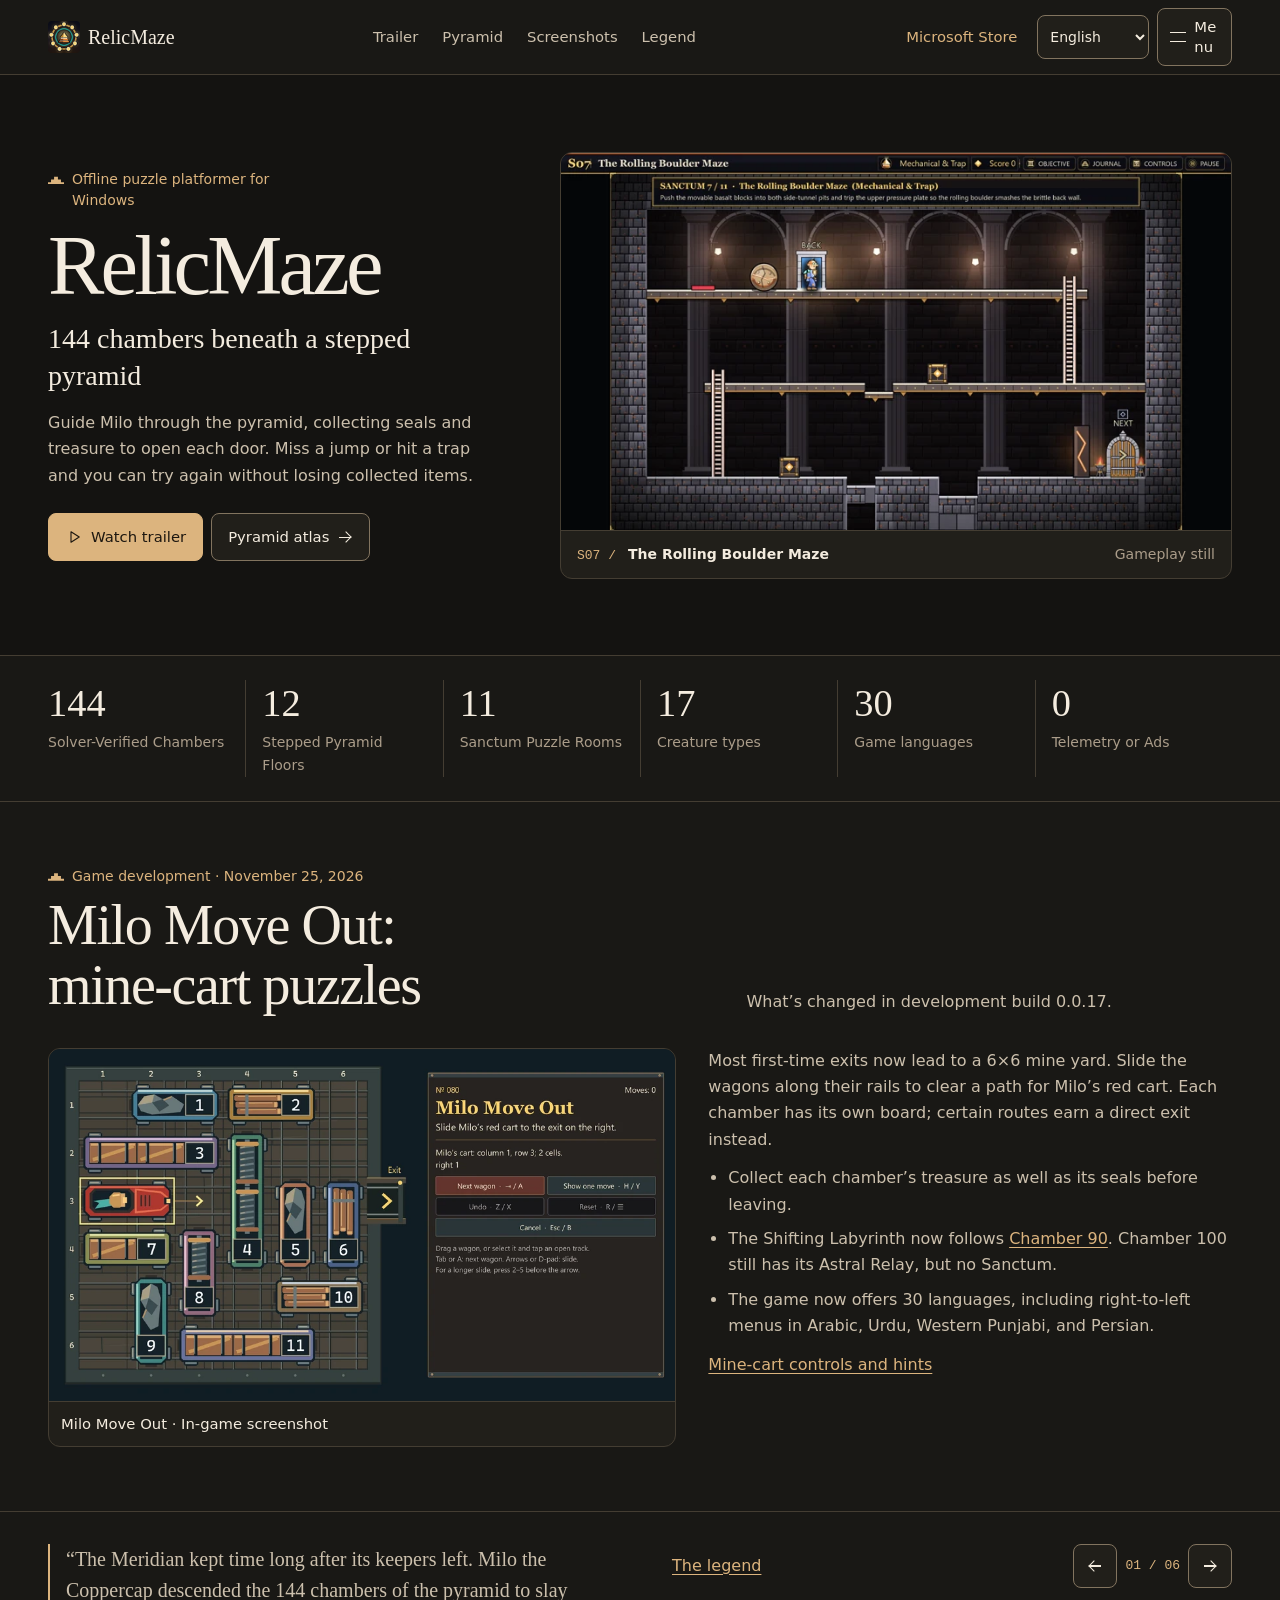
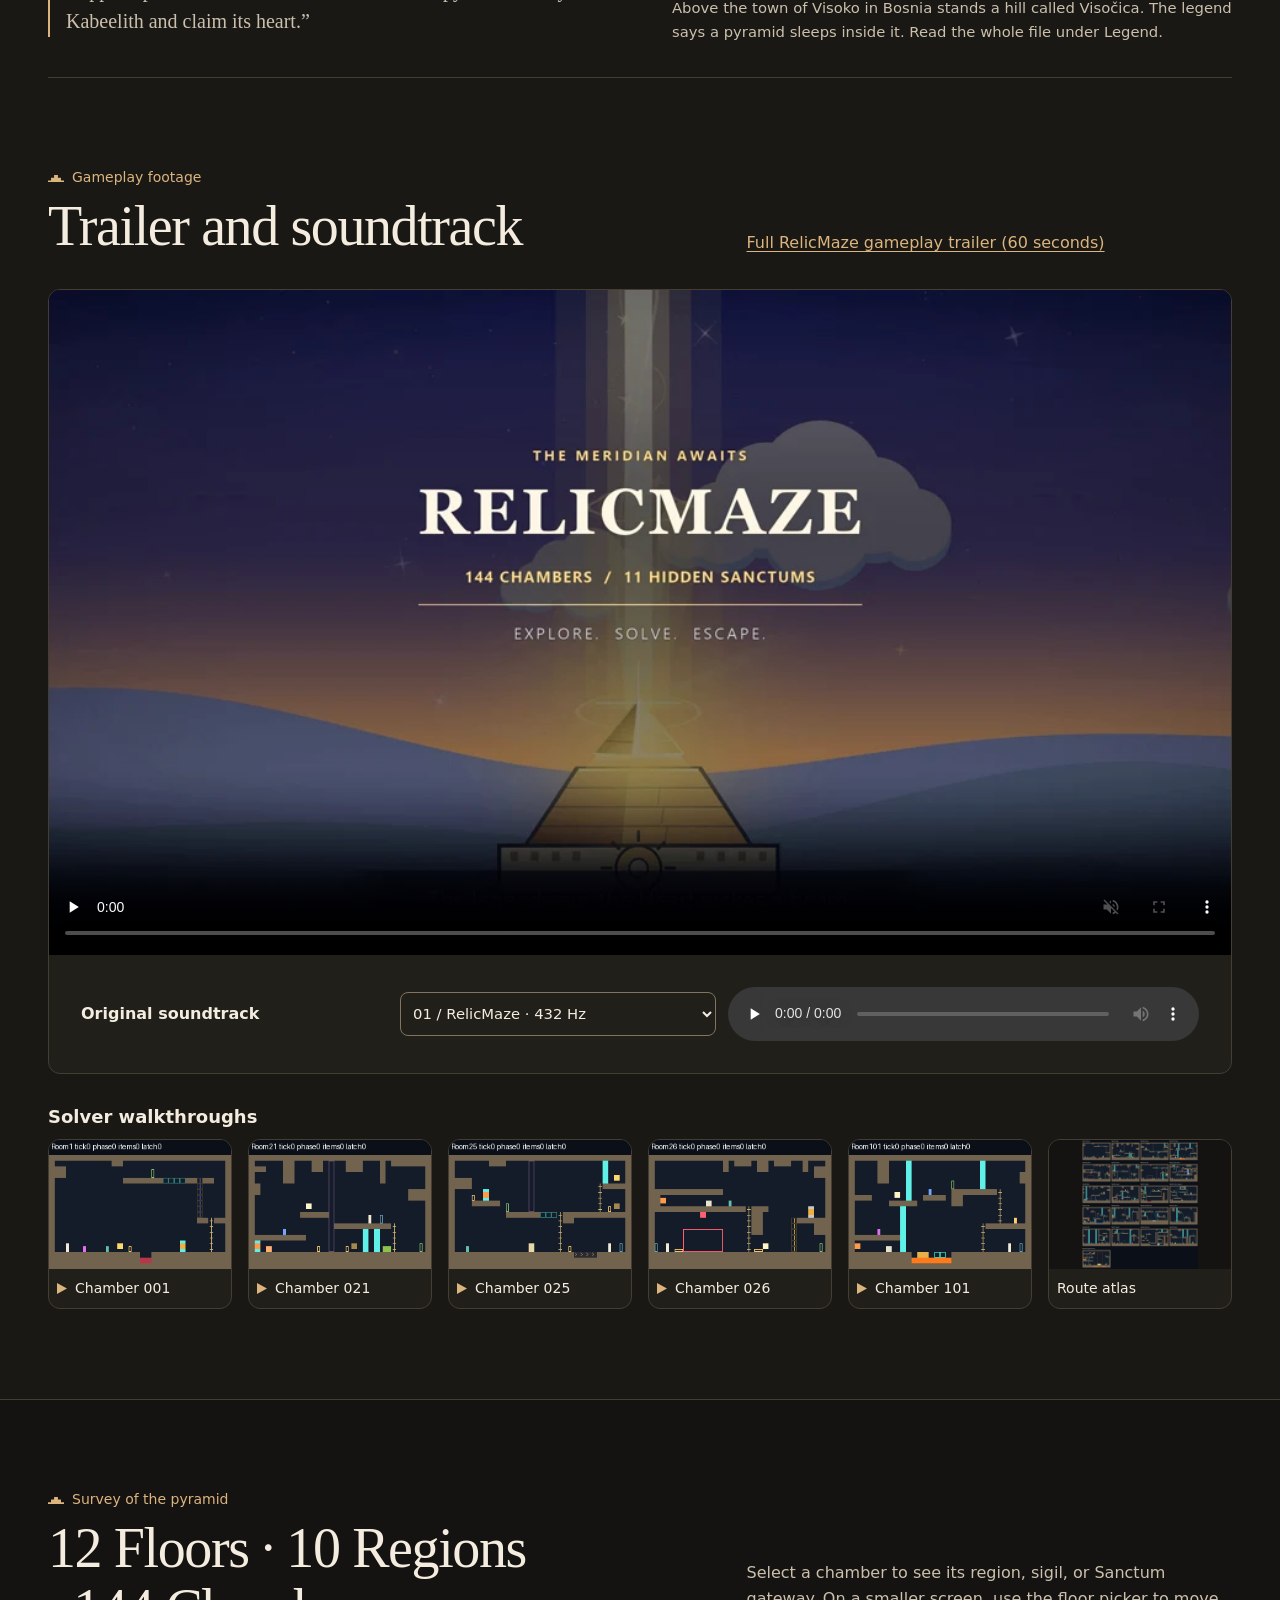
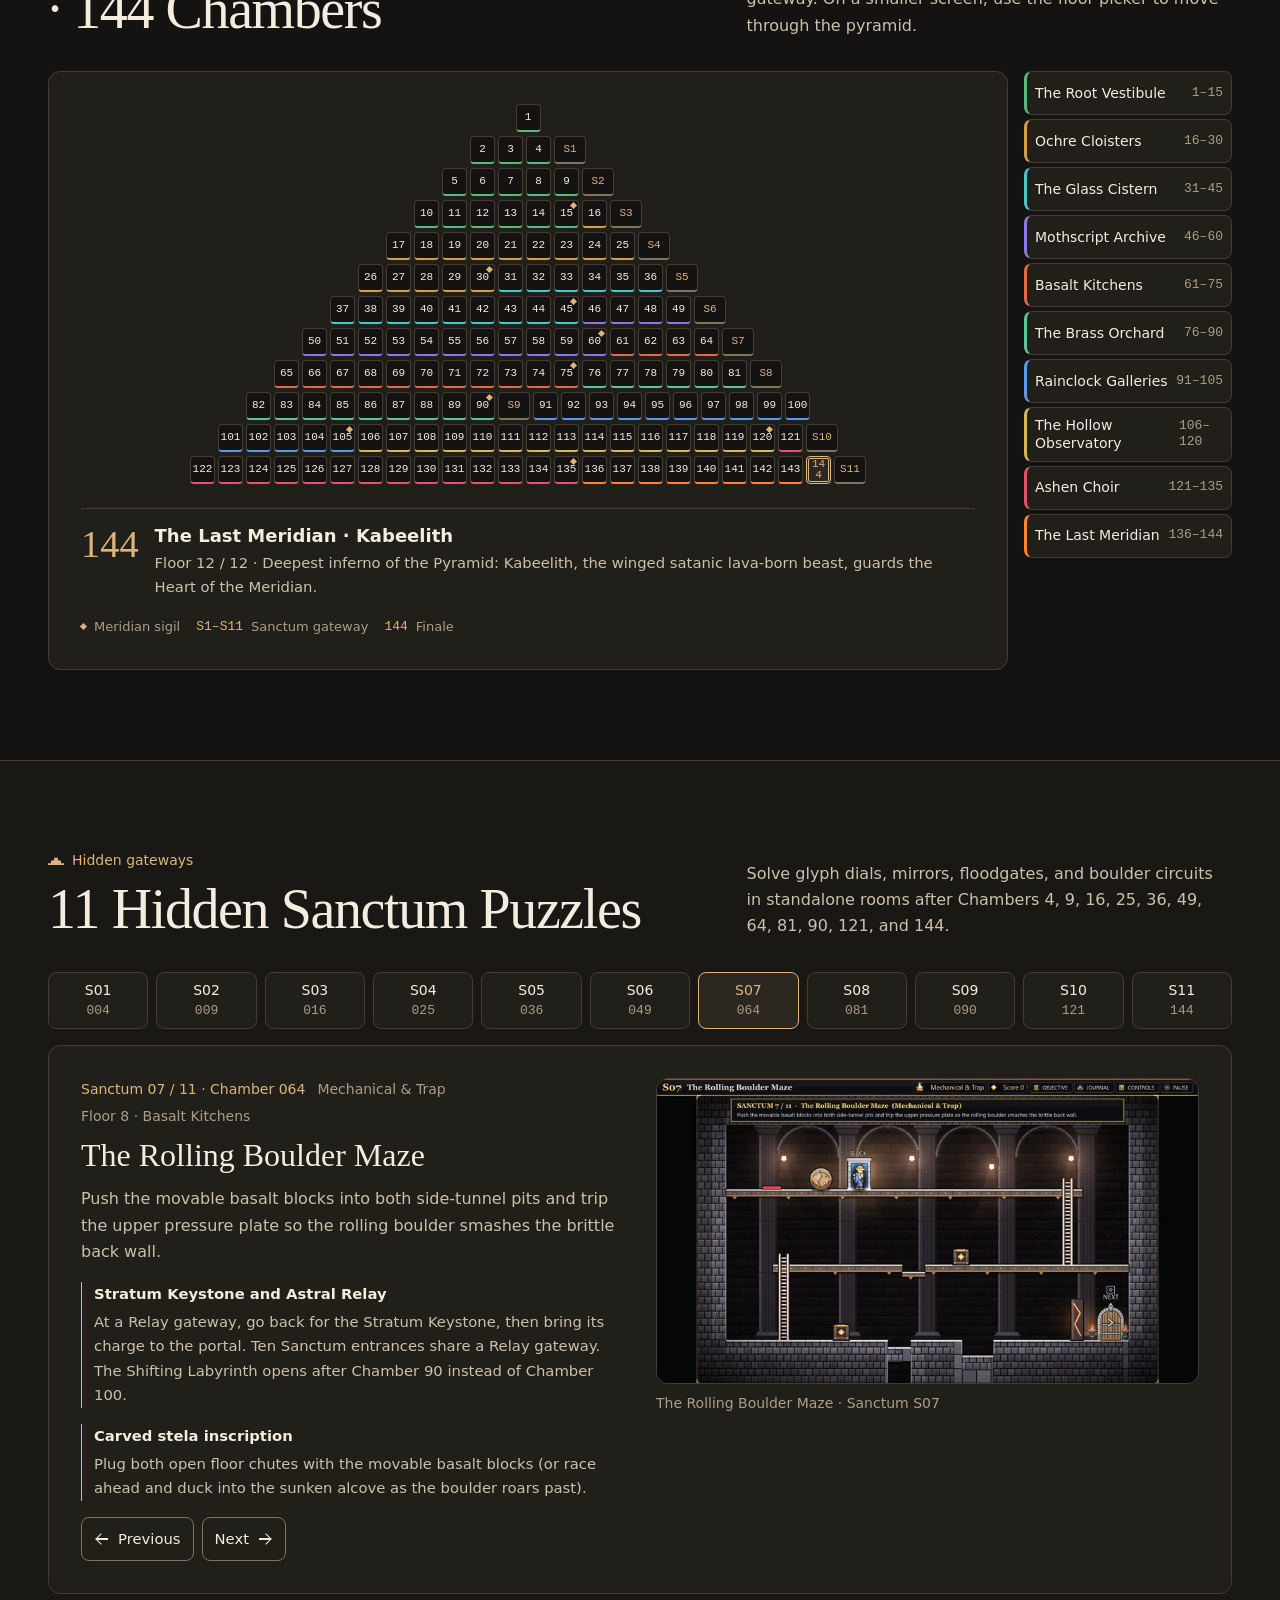
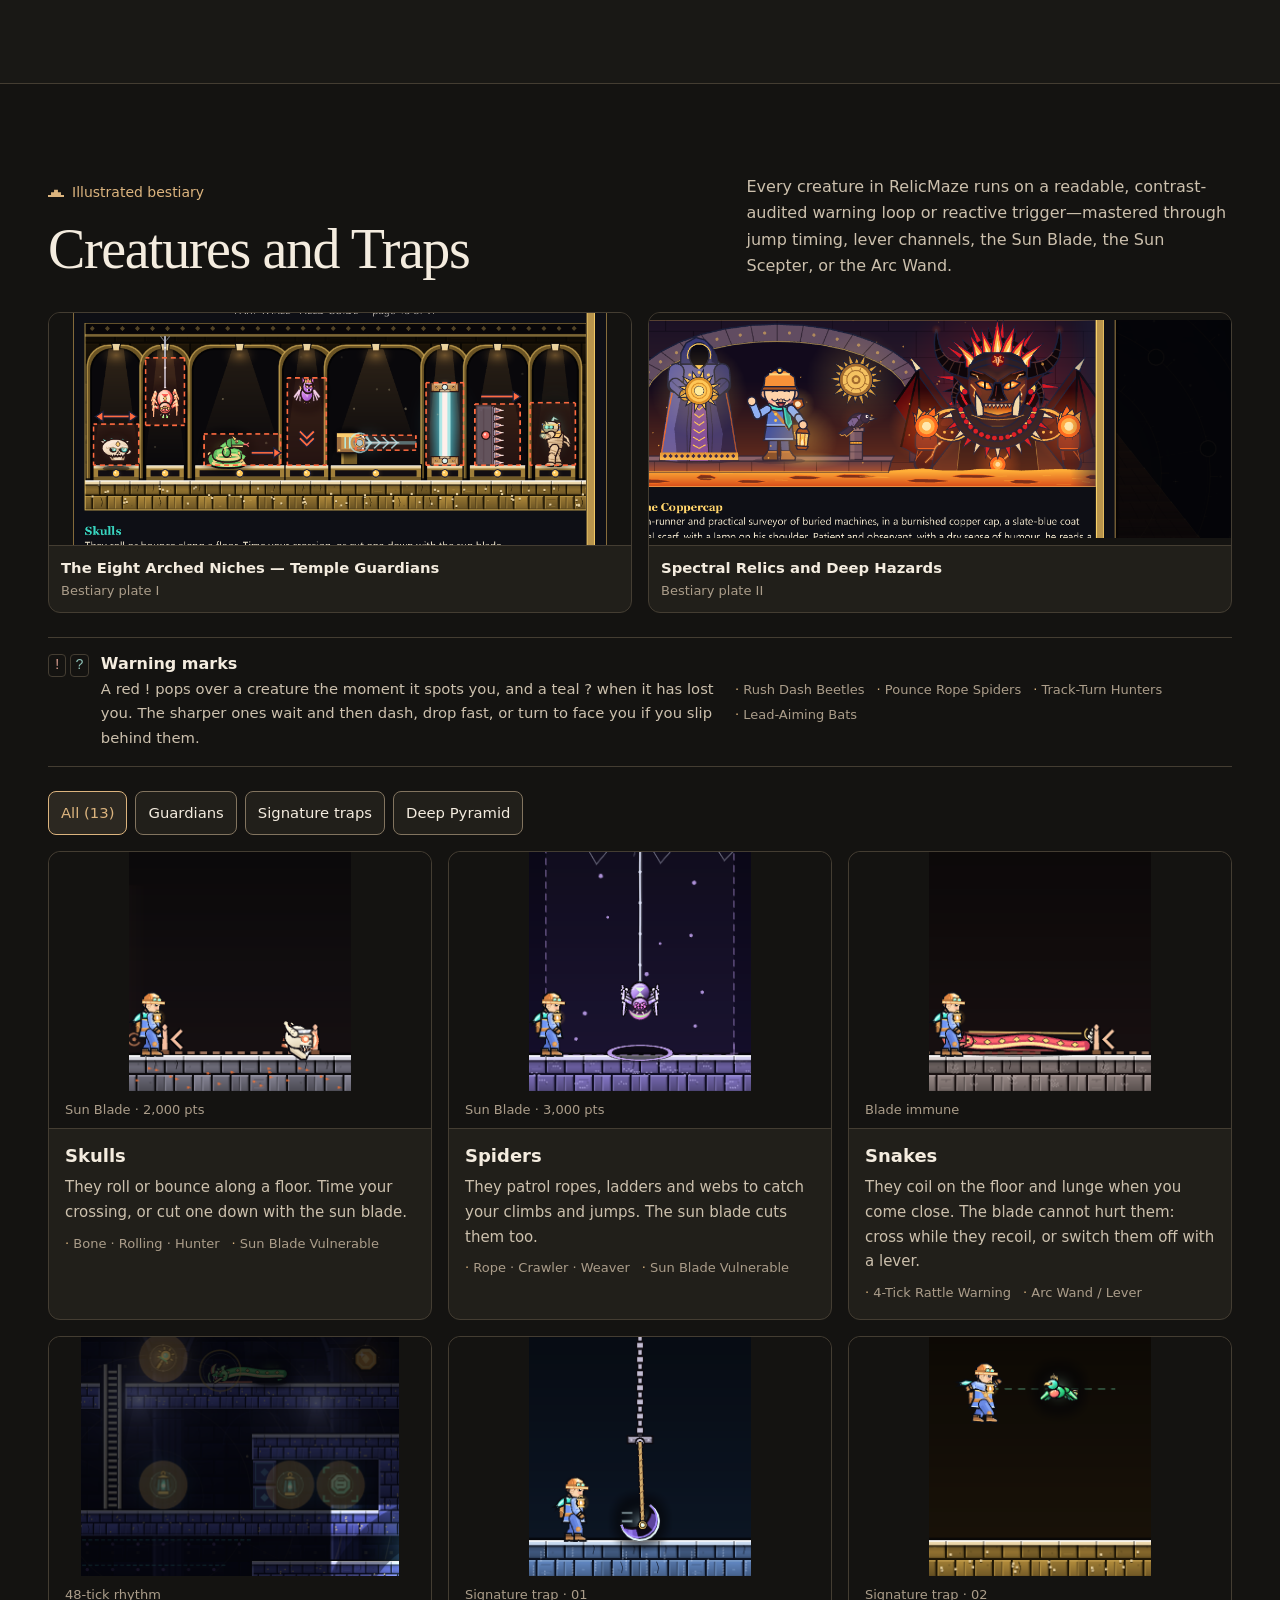
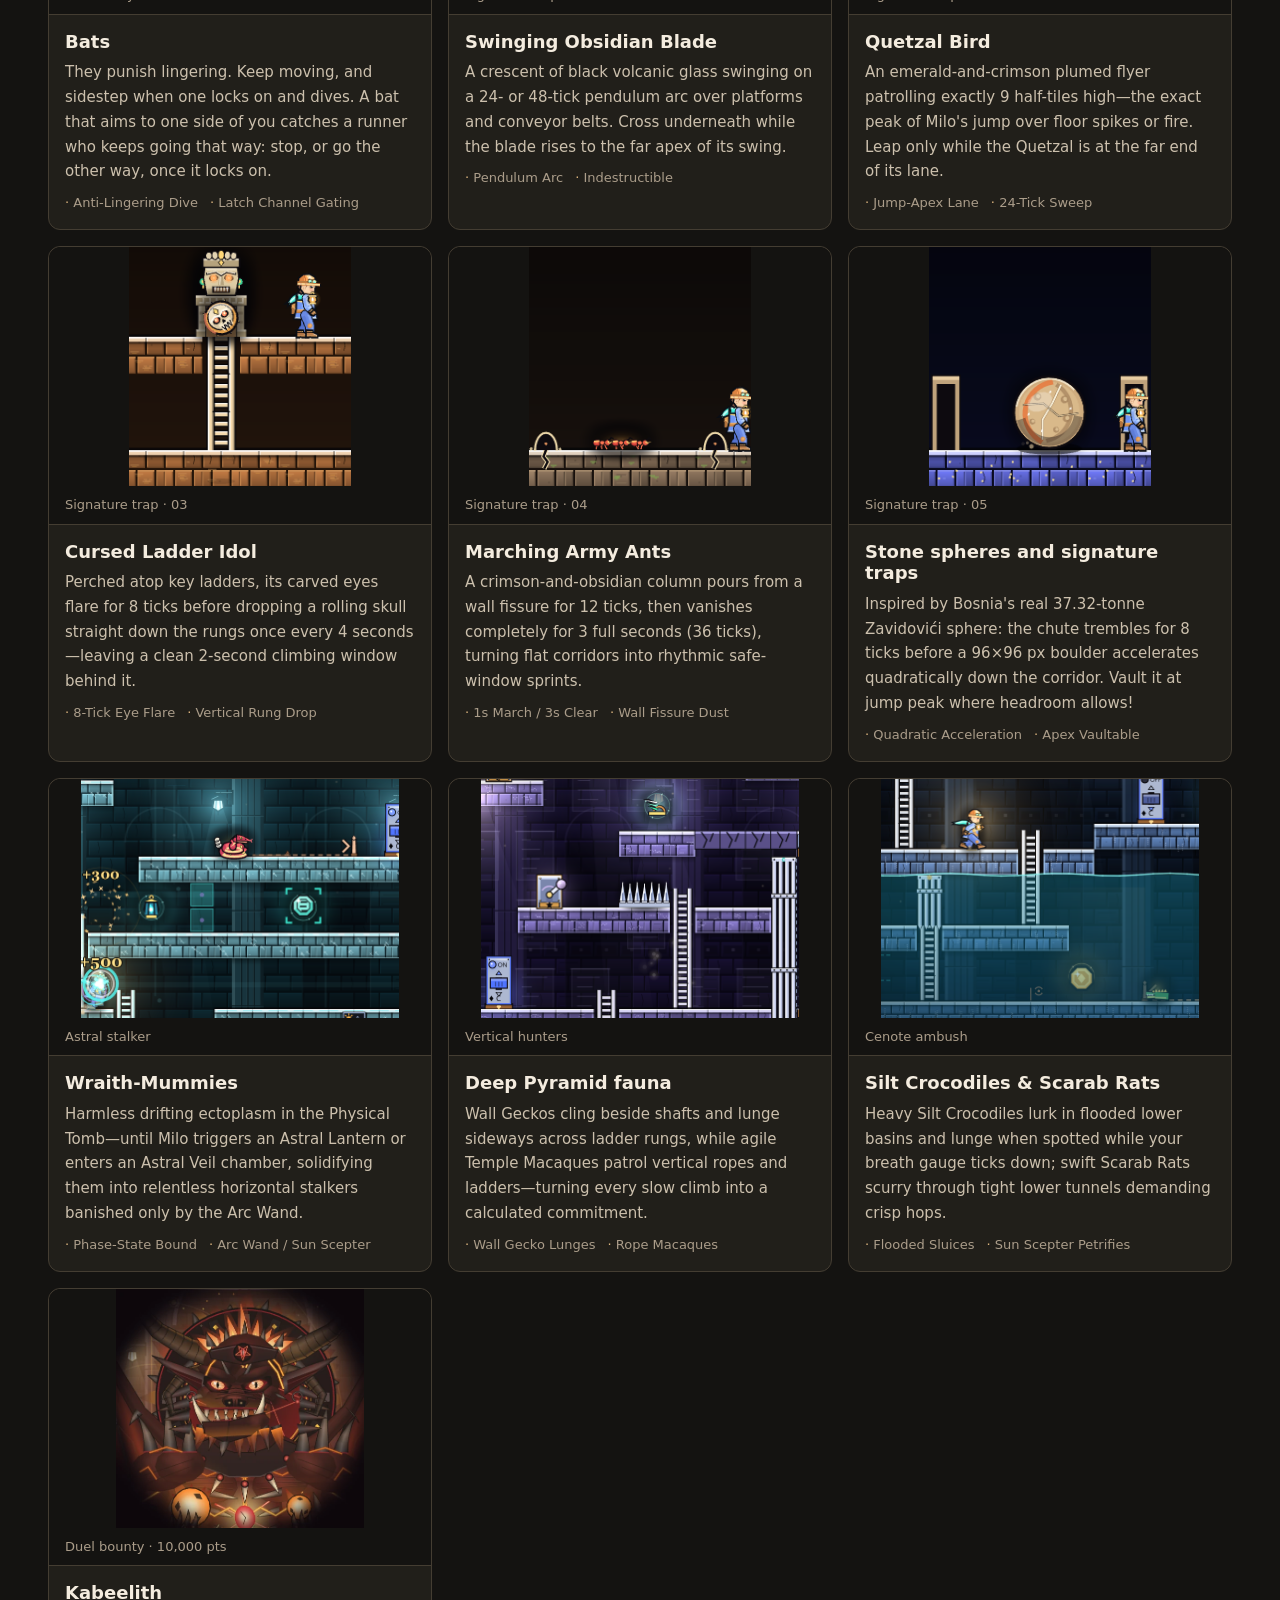
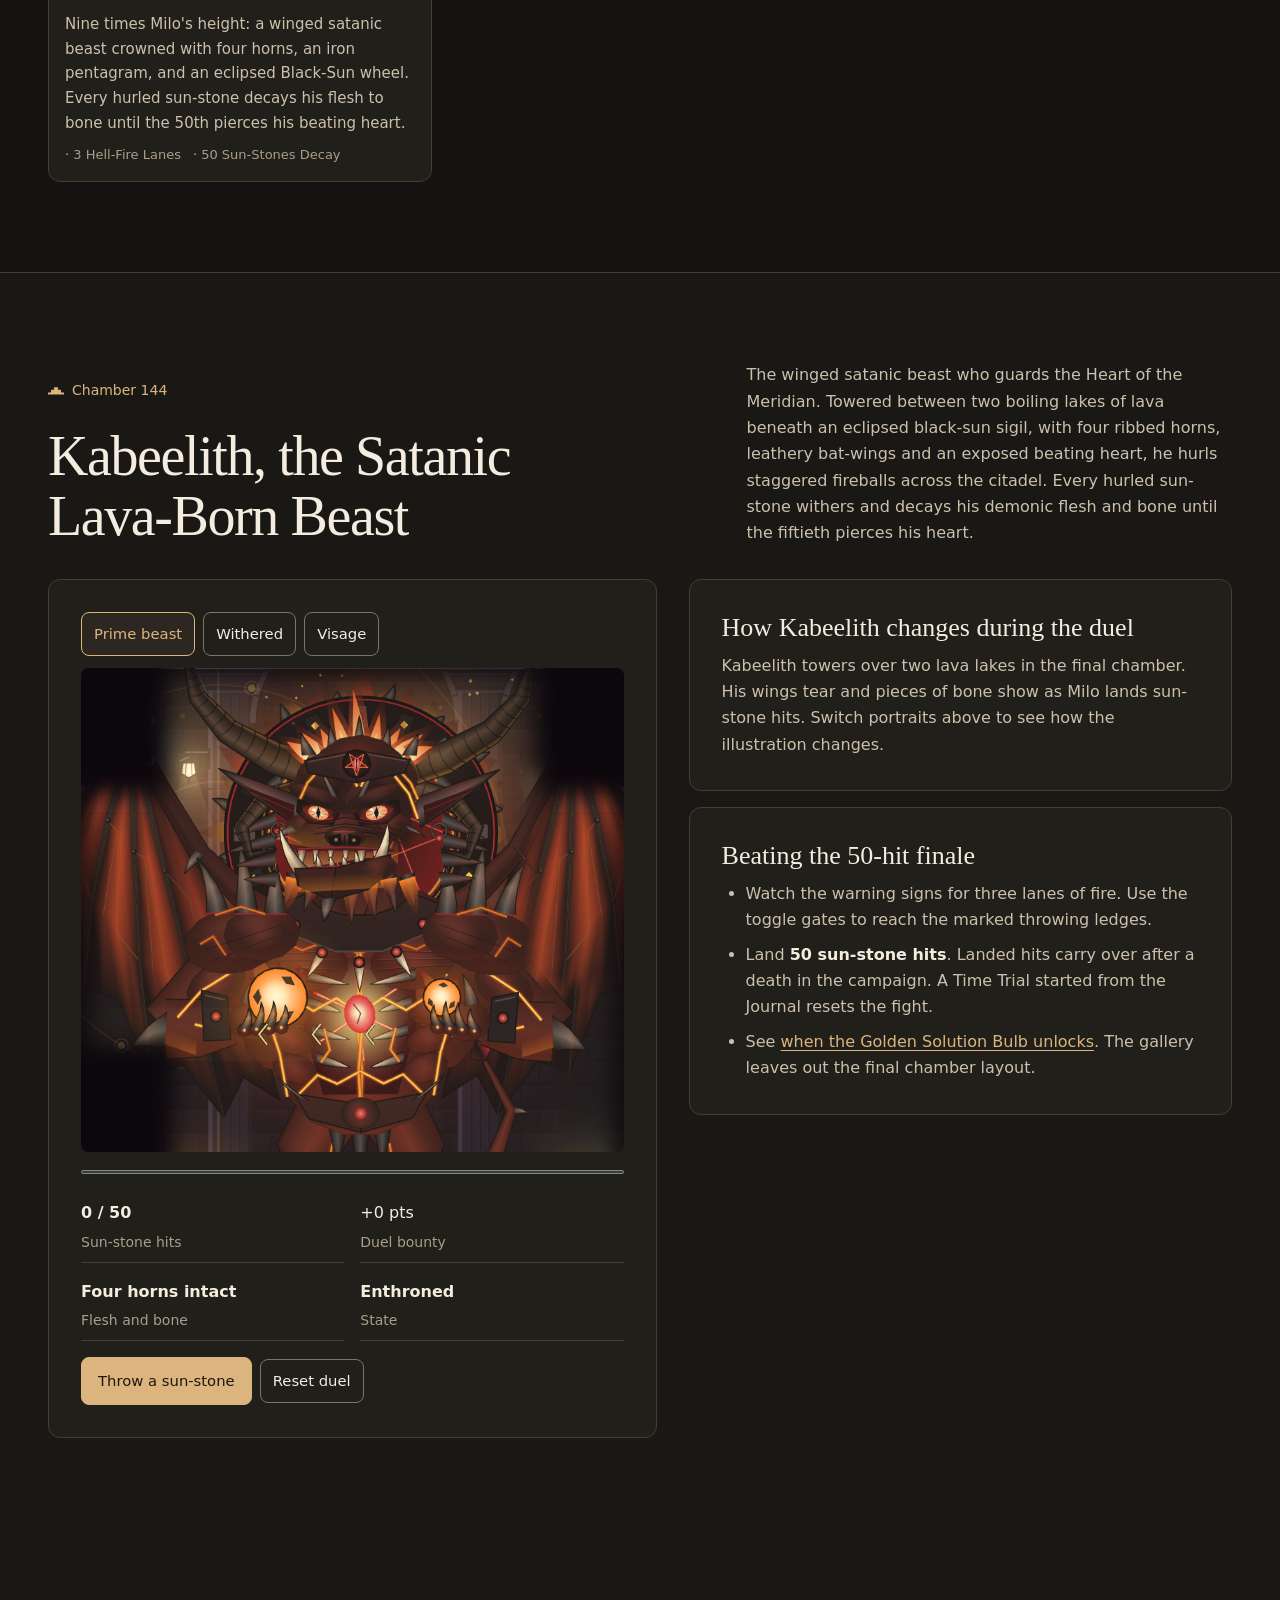
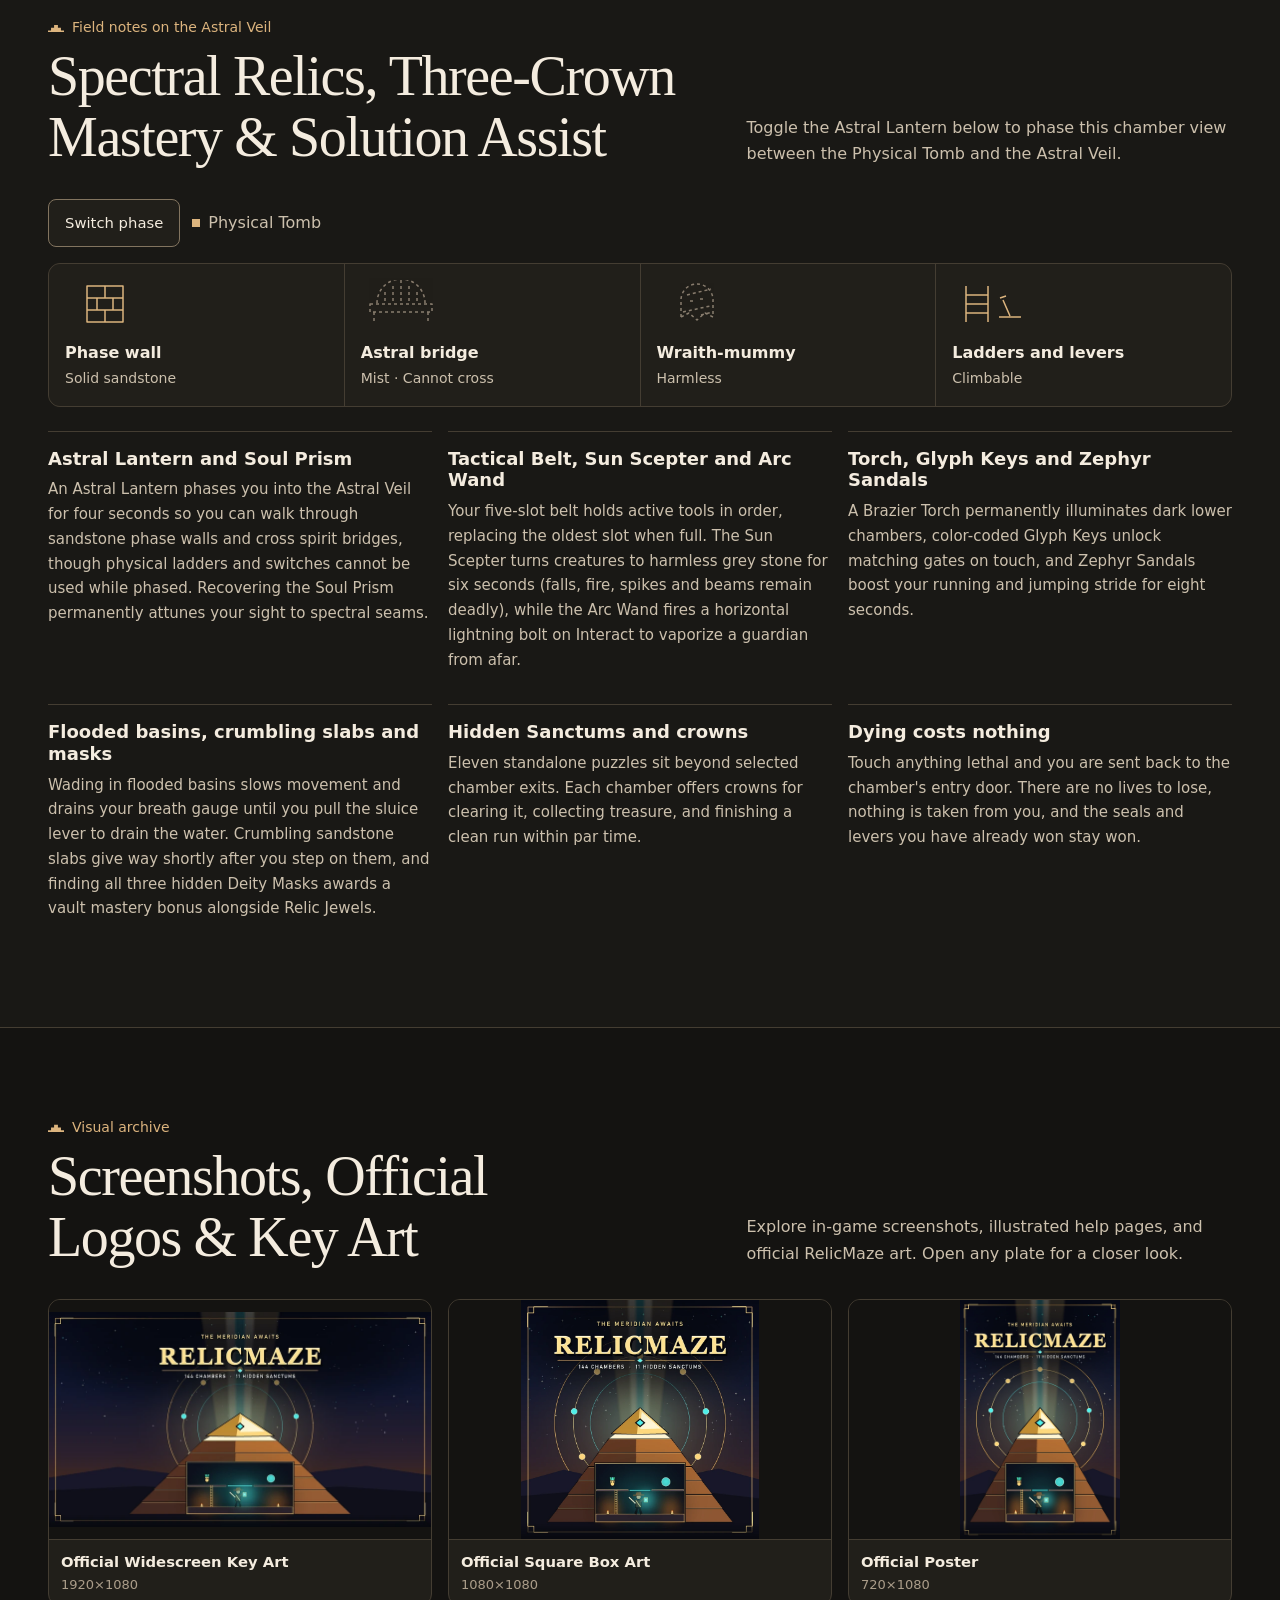
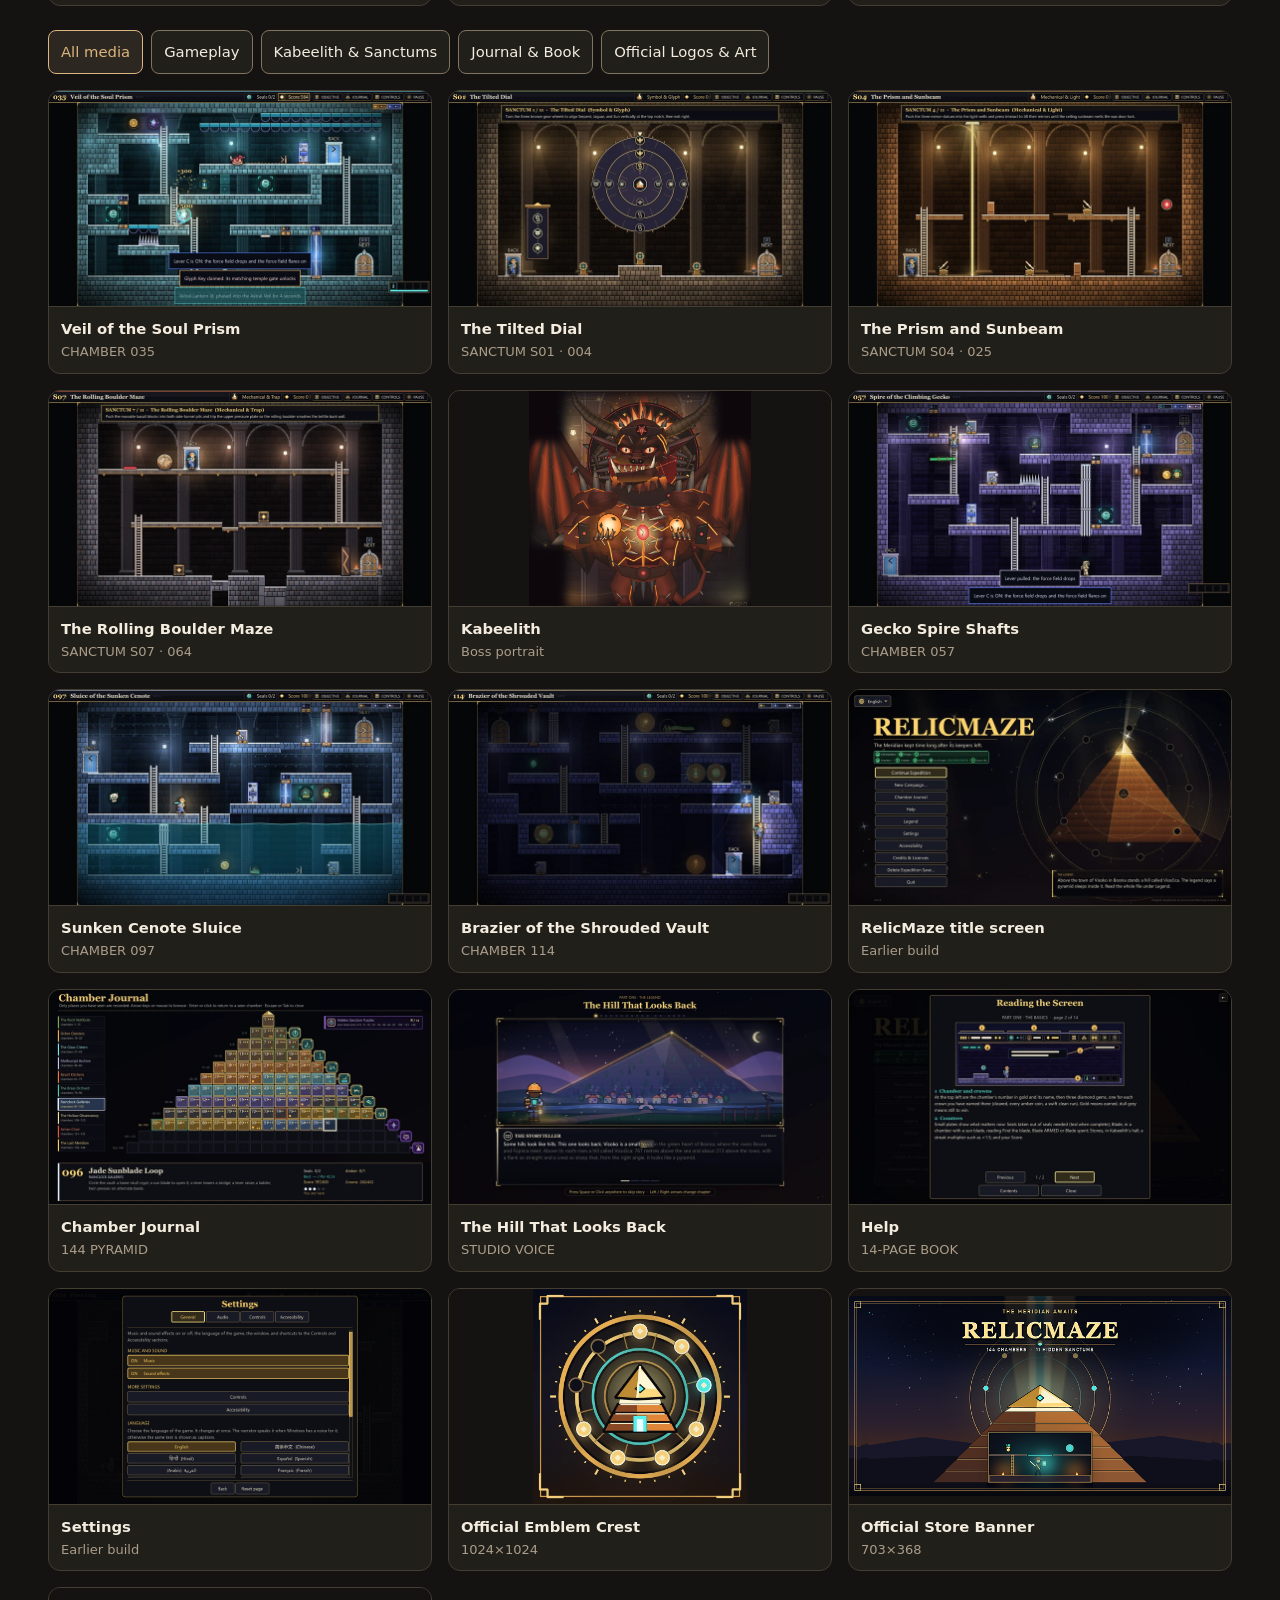
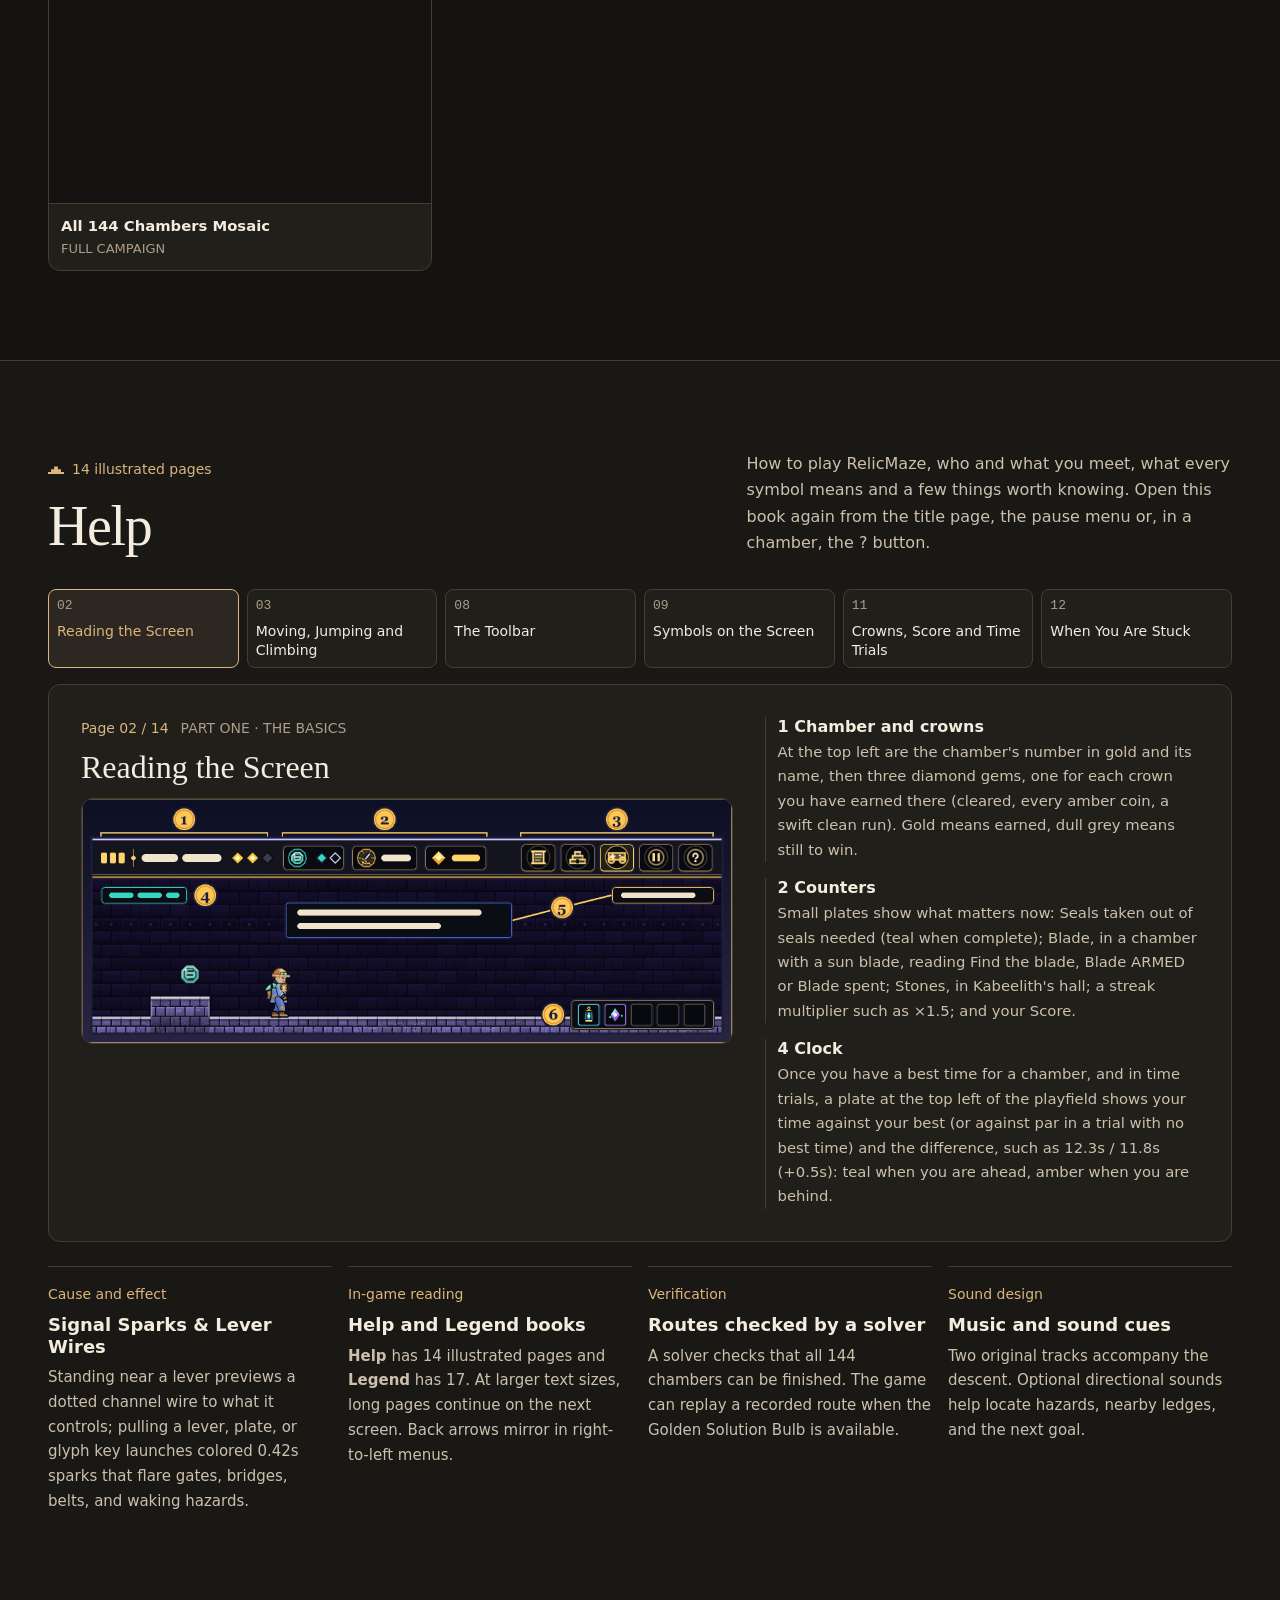
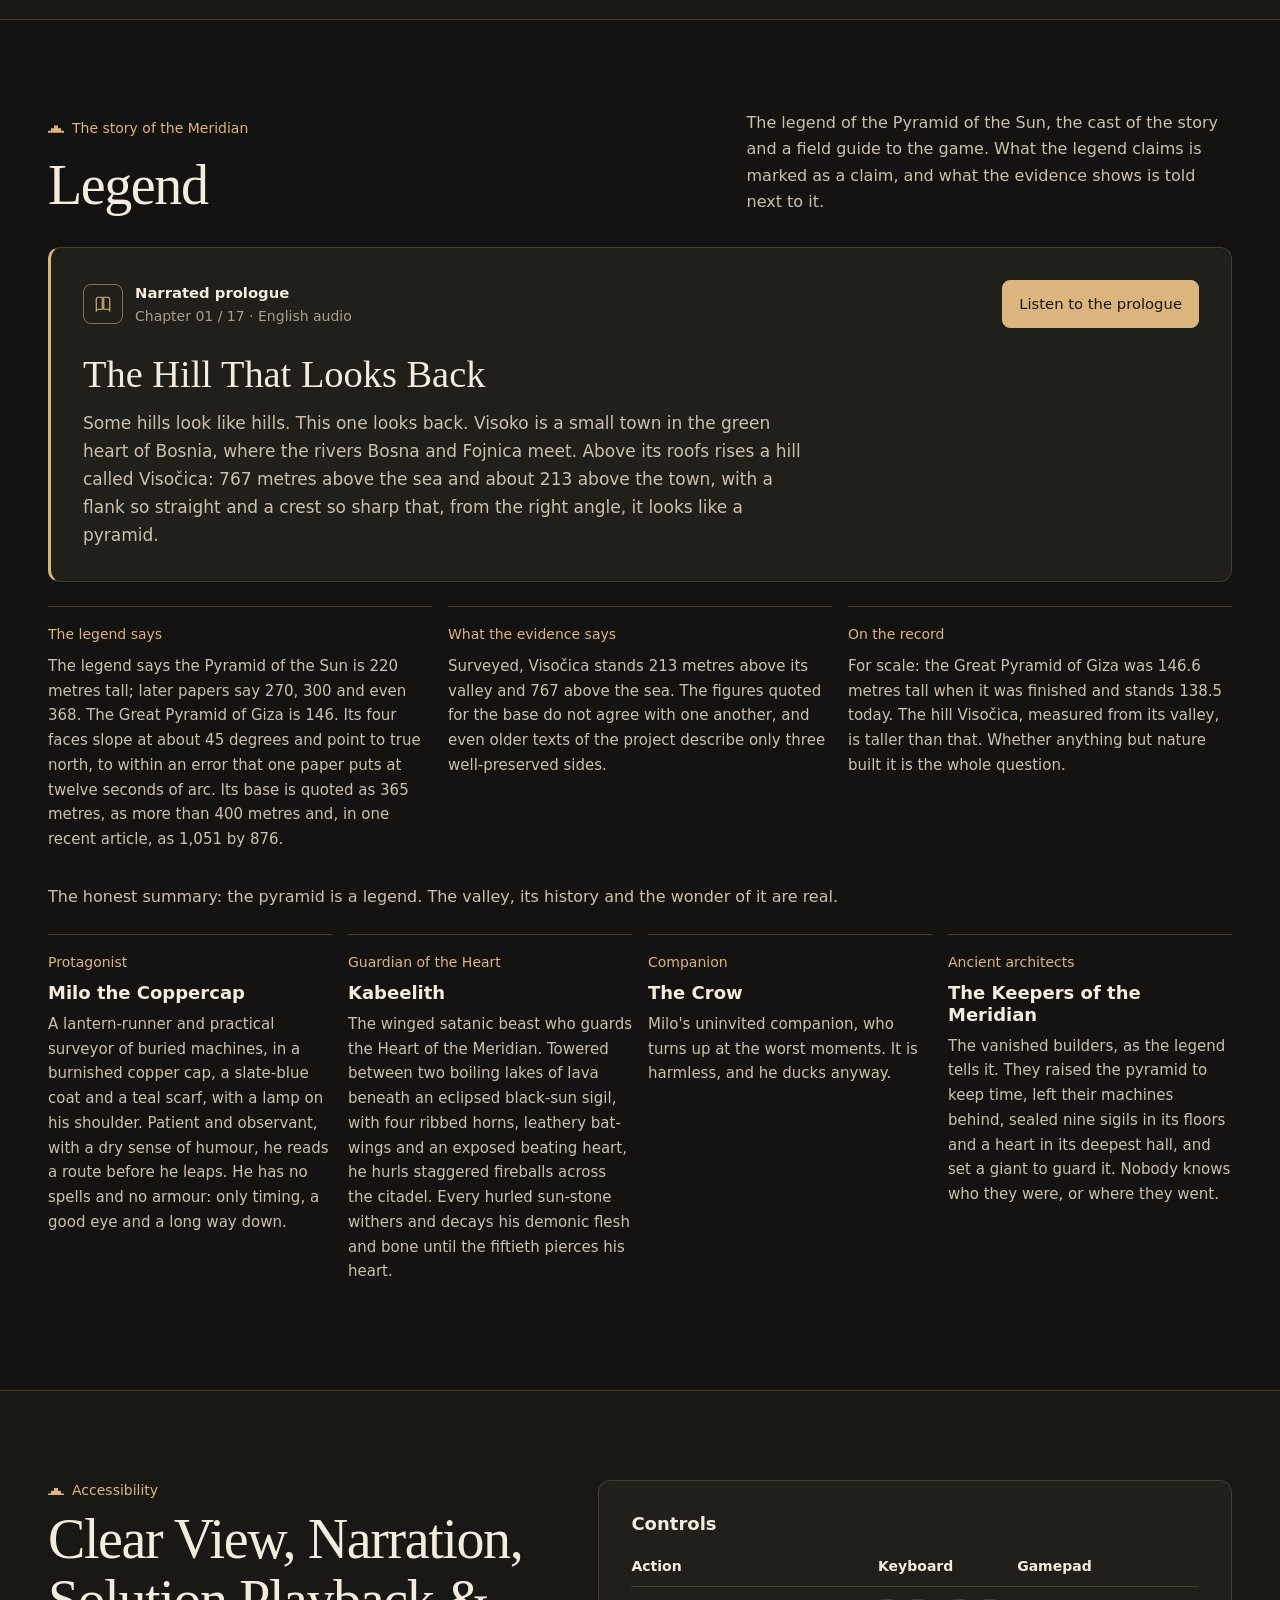
==== commit 451d139c: "Rename Kabeelith across the site and gameplay trailer Co-authored-by: Copilot <223556219+Copilot@use" ====
--- a/index.html
+++ b/index.html
@@ -181,7 +181,7 @@
   <link rel="icon" type="image/png" sizes="128x128" href="assets/logos/RelicMaze-Logo-128x128.png">
   <link rel="apple-touch-icon" sizes="150x150" href="assets/logos/RelicMaze-Logo-150x150.png">
   <link rel="manifest" href="site.webmanifest">
-  <link rel="stylesheet" href="assets/css/styles.css?v=14">
+  <link rel="stylesheet" href="assets/css/styles.css?v=15">
 </head>
 <body data-page="home">
   <a href="#main-content" class="skip-link">Skip to main content</a>
@@ -212,7 +212,7 @@
             <a href="#pyramid" data-i18n="nav_pyramid">Pyramid</a>
             <a href="#puzzles" data-i18n="nav_puzzles">Puzzle rooms</a>
             <a href="#enemies" data-i18n="nav_enemies">Enemies</a>
-            <a href="#finale" data-i18n="nav_kabeel">Kabeel</a>
+            <a href="#finale" data-i18n="nav_kabeelith">Kabeelith</a>
             <a href="#relics" data-i18n="nav_relics">Relics</a>
             <a href="#gallery" data-i18n="nav_gallery">Screenshots</a>
             <a href="#help" data-i18n="nav_help">Help</a>
@@ -324,7 +324,7 @@
 
     <aside class="field-note container" aria-labelledby="field-note-title">
       <blockquote class="hero-quote" data-i18n="opening_quote">
-        “The Meridian kept time long after its keepers left. Milo the Coppercap descended the 144 chambers of the pyramid to slay Kabeel and claim its heart.”
+        “The Meridian kept time long after its keepers left. Milo the Coppercap descended the 144 chambers of the pyramid to slay Kabeelith and claim its heart.”
       </blockquote>
       <div class="legend-ticker">
         <div class="legend-ticker-head">
@@ -352,7 +352,7 @@
         <div class="section-header">
           <p class="eyebrow" data-i18n="gameplay_label">Gameplay footage</p>
           <h2 class="section-title" data-i18n="trailer_title">Trailer and soundtrack</h2>
-          <p class="section-sub"><a href="trailer.html" lang="en" hreflang="en">Full RelicMaze gameplay trailer (55 seconds)</a></p>
+          <p class="section-sub"><a href="trailer.html" lang="en" hreflang="en">Full RelicMaze gameplay trailer (60 seconds)</a></p>
         </div>
 
         <div class="temple-frame trailer-stage">
@@ -758,14 +758,14 @@
             </div>
           </article>
 
-          <!-- 13. Kabeel — Satanic Archfiend Boss -->
+          <!-- 13. Kabeelith — Satanic Archfiend Boss -->
           <article class="enemy-card" data-enemy-group="guardians">
-            <a class="enemy-portrait-wrap" href="assets/enemies/kabeel-visage.png" data-lightbox-title="Kabeel — Horned visage">
-              <img src="assets/thumbnails/kabeel-visage.webp" alt="Close-up visage of Kabeel the satanic horned lava beast with pentagram crown and black-sun wheel" width="537" height="516" loading="lazy" decoding="async">
+            <a class="enemy-portrait-wrap" href="assets/enemies/kabeelith-visage.png" data-lightbox-title="Kabeelith — Horned visage">
+              <img src="assets/thumbnails/kabeelith-visage.webp" alt="Close-up visage of Kabeelith the satanic horned lava beast with pentagram crown and black-sun wheel" width="537" height="516" loading="lazy" decoding="async">
               <span class="enemy-bounty">Duel bounty · 10,000 pts</span>
             </a>
             <div class="enemy-body">
-              <h3 data-i18n="hero_kabeel_name">Kabeel</h3>
+              <h3 data-i18n="hero_kabeelith_name">Kabeelith</h3>
               <p>Nine times Milo's height: a winged satanic beast crowned with four horns, an iron pentagram, and an eclipsed Black-Sun wheel. Every hurled sun-stone decays his flesh to bone until the 50th pierces his beating heart.</p>
               <div class="enemy-chips">
                 <span class="enemy-chip">3 Hell-Fire Lanes</span>
@@ -778,31 +778,31 @@
     </section>
 
     <!-- ===================================================================
-         KABEEL: SATANIC LAVA-BORN ARCHFIEND SPOTLIGHT (PORTRAIT ONLY · NO ROOM 144!)
+         KABEELITH: SATANIC LAVA-BORN ARCHFIEND SPOTLIGHT (PORTRAIT ONLY · NO ROOM 144!)
          =================================================================== -->
-    <section id="finale" class="section kabeel-section">
+    <section id="finale" class="section kabeelith-section">
       <div class="container">
         <div class="section-header reveal">
-          <p class="eyebrow" data-i18n="kabeel_eyebrow">Chamber 144</p>
-          <h2 class="section-title" data-i18n="kabeel_title">Kabeel, the Satanic Lava-Born Beast</h2>
-          <p class="section-sub" data-i18n="kabeel_sub">
+          <p class="eyebrow" data-i18n="kabeelith_eyebrow">Chamber 144</p>
+          <h2 class="section-title" data-i18n="kabeelith_title">Kabeelith, the Satanic Lava-Born Beast</h2>
+          <p class="section-sub" data-i18n="kabeelith_sub">
             The winged satanic beast who guards the Heart of the Meridian. Towered between two boiling lakes of lava beneath an eclipsed black-sun sigil, with four ribbed horns, leathery bat-wings and an exposed beating heart, he hurls staggered fireballs across the citadel. Every hurled sun-stone withers and decays his demonic flesh and bone until the fiftieth pierces his heart.
           </p>
         </div>
 
-        <div class="kabeel-grid reveal">
-          <div class="temple-frame kabeel-sim-box">
-            <div class="filter-bar" role="group" aria-label="Kabeel portrait">
-              <button type="button" class="filter-btn" id="kabeel-view-full" aria-pressed="true">Prime beast</button>
-              <button type="button" class="filter-btn" id="kabeel-view-withered" aria-pressed="false">Withered</button>
-              <button type="button" class="filter-btn" id="kabeel-view-visage" aria-pressed="false">Visage</button>
-            </div>
-
-            <div class="kabeel-portrait-stage" id="kabeel-portrait-stage">
+        <div class="kabeelith-grid reveal">
+          <div class="temple-frame kabeelith-sim-box">
+            <div class="filter-bar" role="group" aria-label="Kabeelith portrait">
+              <button type="button" class="filter-btn" id="kabeelith-view-full" aria-pressed="true">Prime beast</button>
+              <button type="button" class="filter-btn" id="kabeelith-view-withered" aria-pressed="false">Withered</button>
+              <button type="button" class="filter-btn" id="kabeelith-view-visage" aria-pressed="false">Visage</button>
+            </div>
+
+            <div class="kabeelith-portrait-stage" id="kabeelith-portrait-stage">
               <img
-                id="kabeel-main-img"
-                src="assets/enemies/kabeel-portrait.png?v=6"
-                alt="Illustration of Kabeel with four horns and unfurled wings"
+                id="kabeelith-main-img"
+                src="assets/enemies/kabeelith-portrait.png?v=6"
+                alt="Illustration of Kabeelith with four horns and unfurled wings"
                 width="776"
                 height="752"
                 loading="lazy"
@@ -810,22 +810,22 @@
               >
             </div>
 
-            <progress class="duel-progress" id="kabeel-progress" max="50" value="0" aria-labelledby="duel-hits-label"></progress>
-            <div class="kabeel-meters">
-              <div class="kabeel-stat">
-                <strong id="kabeel-hits-val">0 / 50</strong>
+            <progress class="duel-progress" id="kabeelith-progress" max="50" value="0" aria-labelledby="duel-hits-label"></progress>
+            <div class="kabeelith-meters">
+              <div class="kabeelith-stat">
+                <strong id="kabeelith-hits-val">0 / 50</strong>
                 <span id="duel-hits-label">Sun-stone hits</span>
               </div>
-              <div class="kabeel-stat">
-                <bdi id="kabeel-score-val">+0 pts</bdi>
+              <div class="kabeelith-stat">
+                <bdi id="kabeelith-score-val">+0 pts</bdi>
                 <span>Duel bounty</span>
               </div>
-              <div class="kabeel-stat">
-                <strong id="kabeel-horn-val">Four horns intact</strong>
+              <div class="kabeelith-stat">
+                <strong id="kabeelith-horn-val">Four horns intact</strong>
                 <span>Flesh and bone</span>
               </div>
-              <div class="kabeel-stat">
-                <strong id="kabeel-bridge-val" aria-live="polite">Enthroned</strong>
+              <div class="kabeelith-stat">
+                <strong id="kabeelith-bridge-val" aria-live="polite">Enthroned</strong>
                 <span>State</span>
               </div>
             </div>
@@ -842,9 +842,9 @@
 
           <div class="duel-notes">
             <article class="temple-frame doc-card">
-              <h3 class="doc-card-heading">How Kabeel changes during the duel</h3>
+              <h3 class="doc-card-heading">How Kabeelith changes during the duel</h3>
               <p>
-                Kabeel towers over two lava lakes in the final chamber. His wings tear and pieces of bone show as Milo lands sun-stone hits. Switch portraits above to see how the illustration changes.
+                Kabeelith towers over two lava lakes in the final chamber. His wings tear and pieces of bone show as Milo lands sun-stone hits. Switch portraits above to see how the illustration changes.
               </p>
             </article>
 
@@ -1019,9 +1019,9 @@
             <div class="gallery-caption"><strong>The Rolling Boulder Maze</strong><span>SANCTUM S07 · 064</span></div>
           </a>
 
-          <a class="gallery-item" data-category="boss" href="assets/enemies/kabeel-portrait.png" data-lightbox-title="Kabeel, guardian of the Heart of the Meridian">
-            <img class="gallery-thumb" src="assets/thumbnails/kabeel-portrait.webp" alt="Kabeel with four horns and outstretched wings" width="768" height="744" loading="lazy" decoding="async">
-            <div class="gallery-caption"><strong>Kabeel</strong><span>Boss portrait</span></div>
+          <a class="gallery-item" data-category="boss" href="assets/enemies/kabeelith-portrait.png" data-lightbox-title="Kabeelith, guardian of the Heart of the Meridian">
+            <img class="gallery-thumb" src="assets/thumbnails/kabeelith-portrait.webp" alt="Kabeelith with four horns and outstretched wings" width="768" height="744" loading="lazy" decoding="async">
+            <div class="gallery-caption"><strong>Kabeelith</strong><span>Boss portrait</span></div>
           </a>
 
           <a class="gallery-item" data-category="gameplay" href="assets/screenshots/02-Gameplay-Gecko-Spire-Shafts.png" data-lightbox-title="057 Spire of the Climbing Gecko — Mothscript Archive">
@@ -1225,8 +1225,8 @@
 
           <article class="cast-card reveal">
             <span class="cast-role">Guardian of the Heart</span>
-            <h3 data-i18n="hero_kabeel_name">Kabeel</h3>
-            <p data-i18n="hero_kabeel_desc">
+            <h3 data-i18n="hero_kabeelith_name">Kabeelith</h3>
+            <p data-i18n="hero_kabeelith_desc">
               The winged satanic beast who guards the Heart of the Meridian. Towered between two boiling lakes of lava beneath an eclipsed black-sun sigil, with four ribbed horns, leathery bat-wings and an exposed beating heart, he hurls staggered fireballs across the citadel. Every hurled sun-stone withers and decays his demonic flesh and bone until the fiftieth pierces his heart.
             </p>
           </article>
@@ -1437,7 +1437,7 @@
     </div>
   </footer>
 
-  <script src="assets/js/i18n-data.js?v=13" defer></script>
-  <script src="assets/js/app.js?v=14" defer></script>
+  <script src="assets/js/i18n-data.js?v=14" defer></script>
+  <script src="assets/js/app.js?v=15" defer></script>
 </body>
 </html>
--- a/assets/css/styles.css
+++ b/assets/css/styles.css
@@ -674,7 +674,7 @@
   gap: 4px;
   font-variant-numeric: tabular-nums;
 }
-.sanctum-stage, .help-book-stage, .kabeel-grid, .a11y-split {
+.sanctum-stage, .help-book-stage, .kabeelith-grid, .a11y-split {
   display: grid;
   grid-template-columns: repeat(2, minmax(0, 1fr));
   align-items: start;
@@ -737,10 +737,10 @@
 .enemy-chip { color: var(--muted); font-size: .8125rem; }
 .enemy-chip::before { color: var(--accent); content: "· "; }
 
-.kabeel-grid { grid-template-columns: minmax(0, 1.12fr) minmax(0, 1fr); }
-.kabeel-sim-box, .doc-card, .controls-panel { padding: var(--stage-space); }
-.kabeel-sim-box > .filter-bar { margin-block: 0 12px; }
-.kabeel-portrait-stage {
+.kabeelith-grid { grid-template-columns: minmax(0, 1.12fr) minmax(0, 1fr); }
+.kabeelith-sim-box, .doc-card, .controls-panel { padding: var(--stage-space); }
+.kabeelith-sim-box > .filter-bar { margin-block: 0 12px; }
+.kabeelith-portrait-stage {
   display: grid;
   place-items: center;
   overflow: hidden;
@@ -748,8 +748,8 @@
   border-radius: var(--radius);
   background: var(--deep);
 }
-.kabeel-portrait-stage img { inline-size: 100%; block-size: 100%; object-fit: contain; }
-.kabeel-felled img { opacity: .65; }
+.kabeelith-portrait-stage img { inline-size: 100%; block-size: 100%; object-fit: contain; }
+.kabeelith-felled img { opacity: .65; }
 .duel-progress {
   display: block;
   inline-size: 100%;
@@ -757,15 +757,15 @@
   margin-block: 16px;
   accent-color: var(--accent);
 }
-.kabeel-meters, .a11y-pills {
+.kabeelith-meters, .a11y-pills {
   display: grid;
   grid-template-columns: repeat(2, minmax(0, 1fr));
   gap: 8px 16px;
 }
-.kabeel-stat, .a11y-box { display: grid; align-content: start; gap: 4px; }
-.kabeel-stat { padding-block: 8px; border-block-end: 1px solid var(--line); }
-.kabeel-stat span, .a11y-box span { color: var(--muted); font-size: .875rem; }
-.kabeel-meters + .control-row { margin-block-start: 16px; }
+.kabeelith-stat, .a11y-box { display: grid; align-content: start; gap: 4px; }
+.kabeelith-stat { padding-block: 8px; border-block-end: 1px solid var(--line); }
+.kabeelith-stat span, .a11y-box span { color: var(--muted); font-size: .875rem; }
+.kabeelith-meters + .control-row { margin-block-start: 16px; }
 .duel-notes { display: grid; gap: 16px; }
 
 .astral-controls { display: flex; gap: 12px; align-items: center; flex-wrap: wrap; margin-block-end: 16px; }
@@ -1041,7 +1041,7 @@
 }
 
 @media (max-width: 760px) {
-  .hero-grid, .field-note, .section-header, .sanctum-stage, .help-book-stage, .kabeel-grid,
+  .hero-grid, .field-note, .section-header, .sanctum-stage, .help-book-stage, .kabeelith-grid,
   .a11y-split, .audio-deck, .warning-note, .voices-grid, .doc-hero .recovery-grid, .pyramid-explorer, .update-grid {
     grid-template-columns: minmax(0, 1fr);
   }
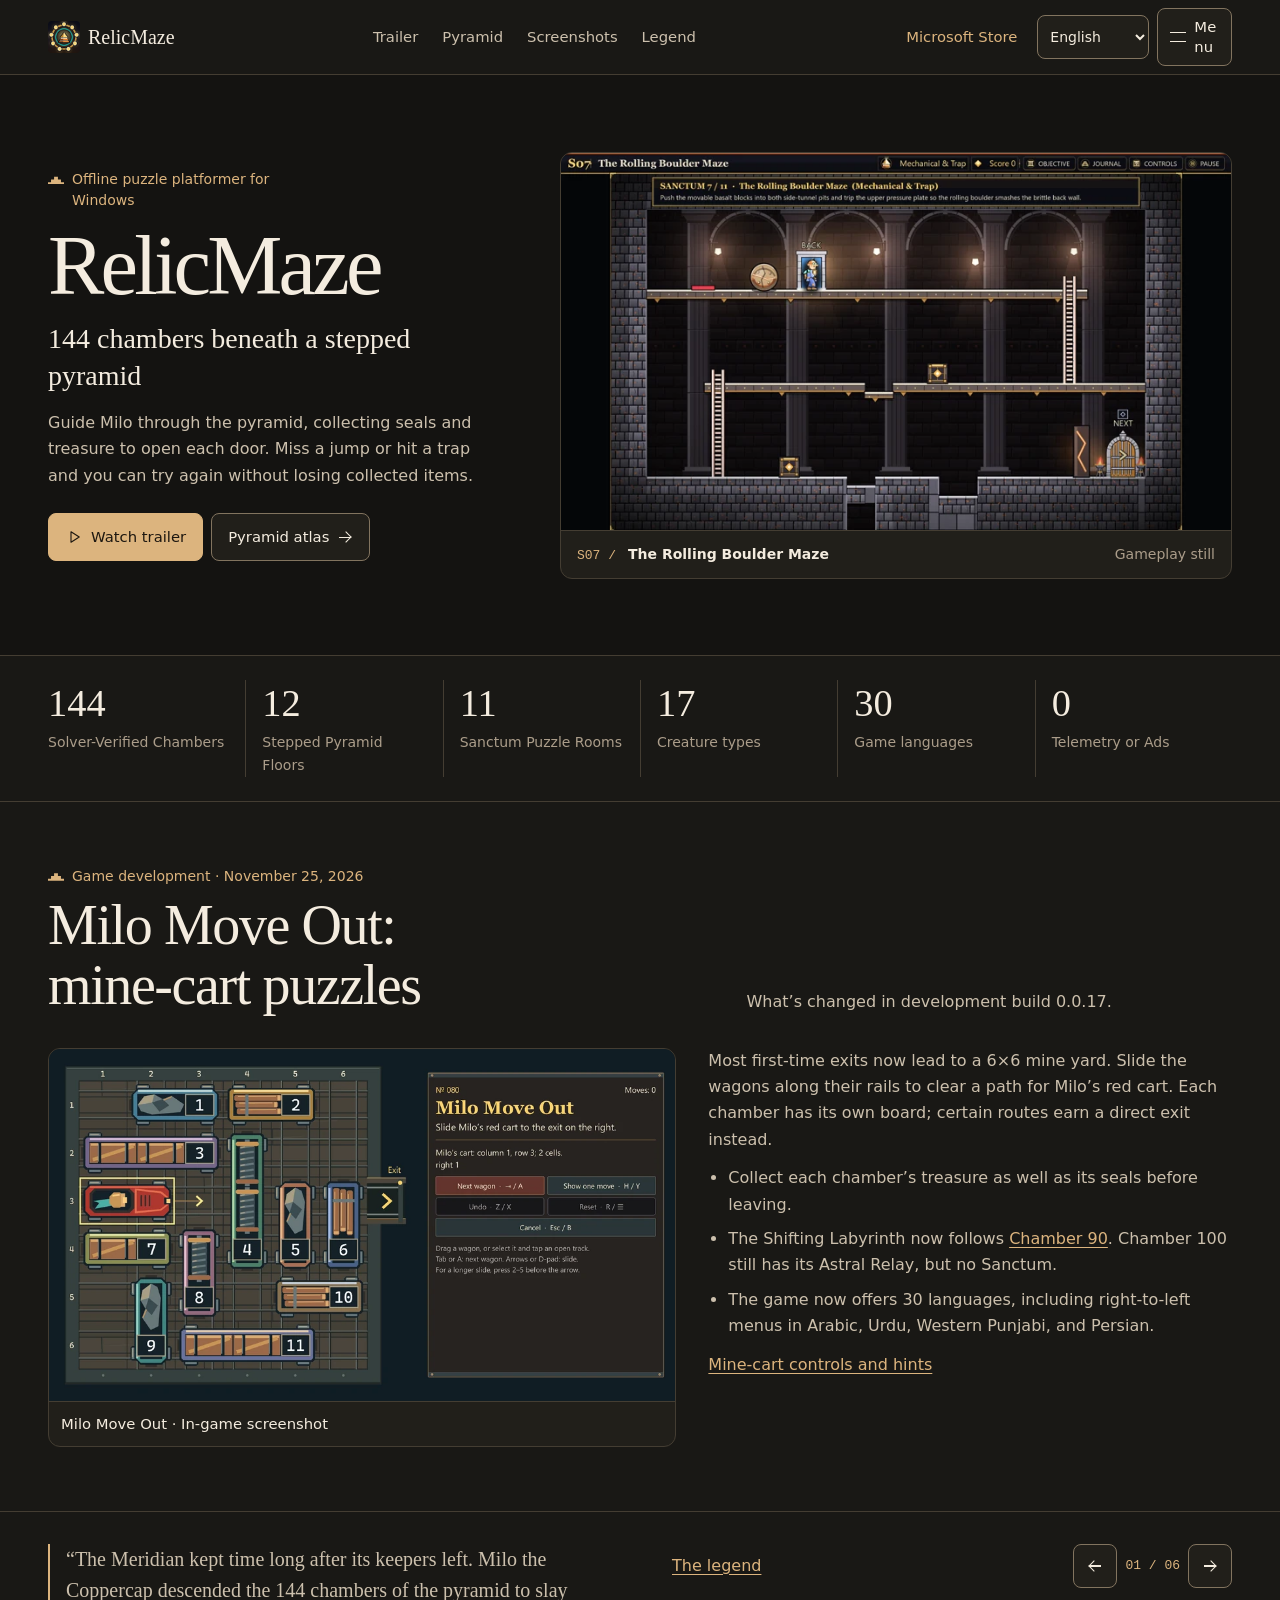
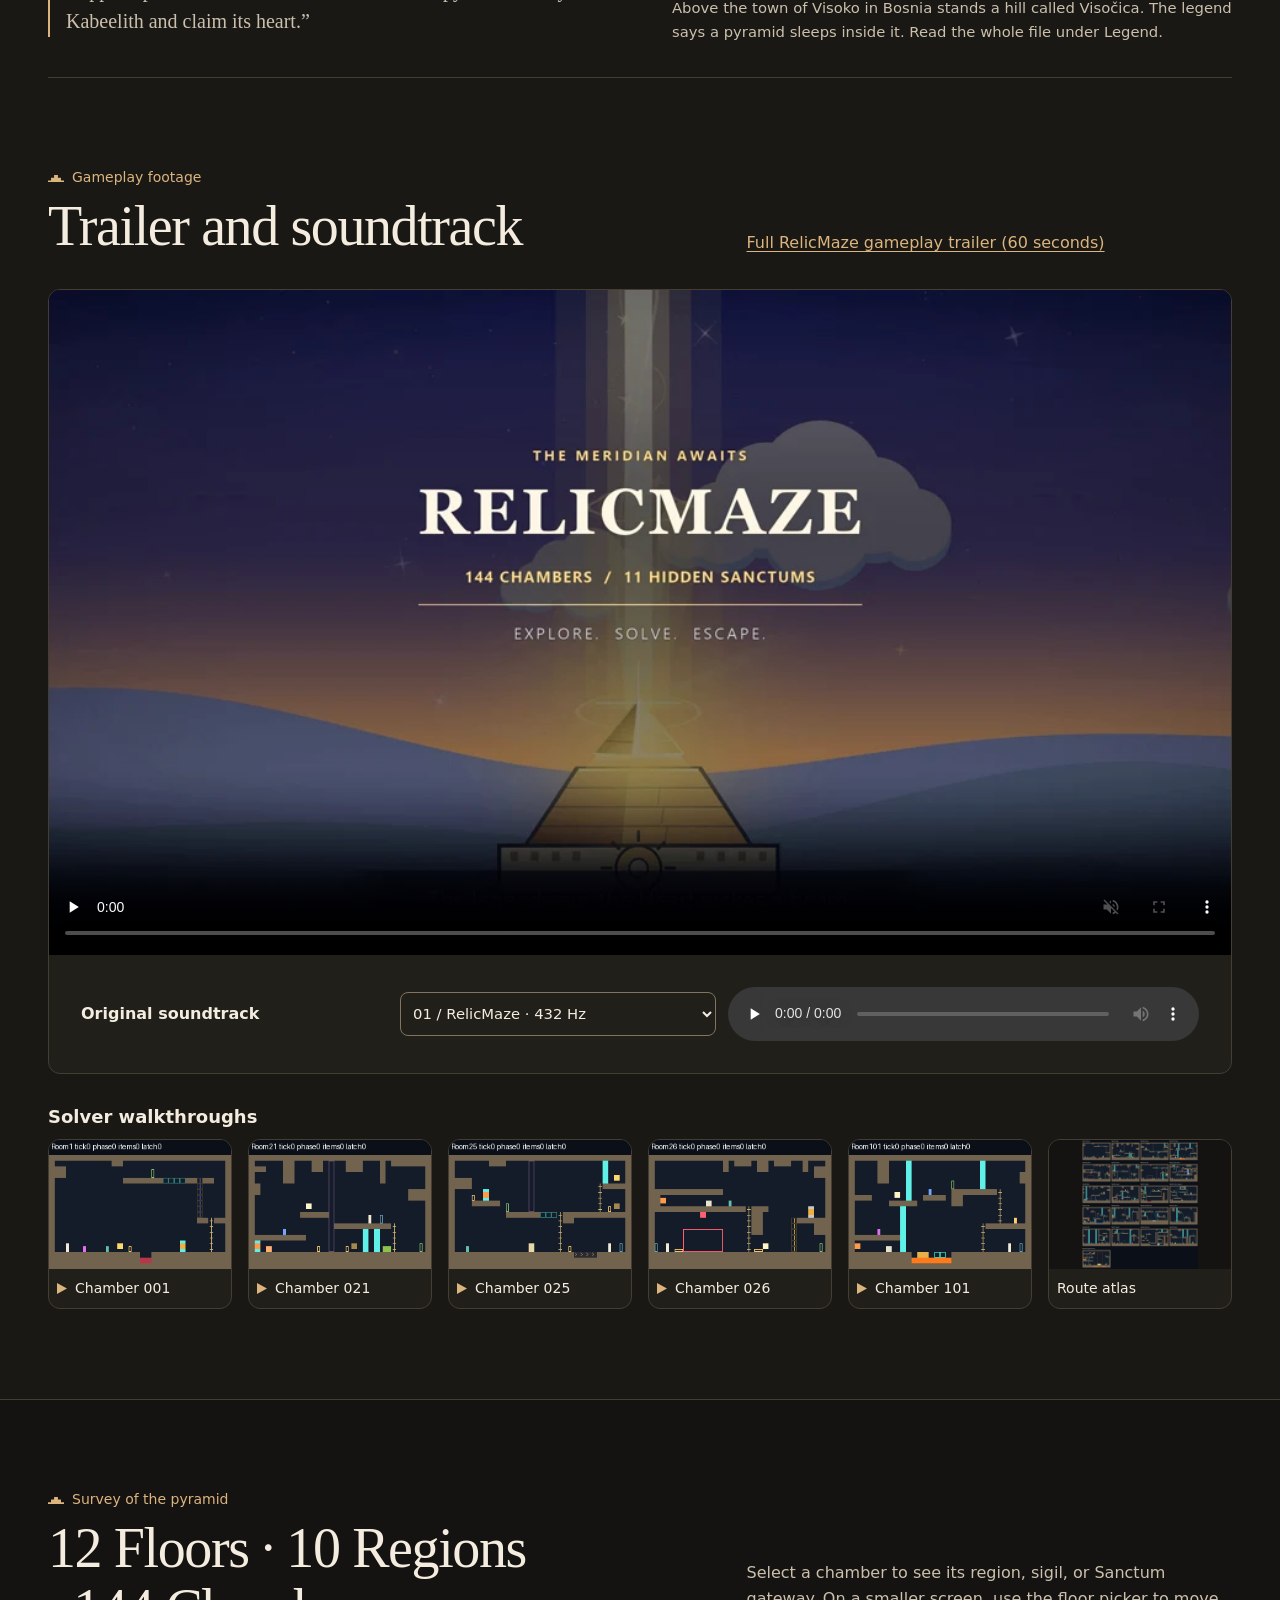
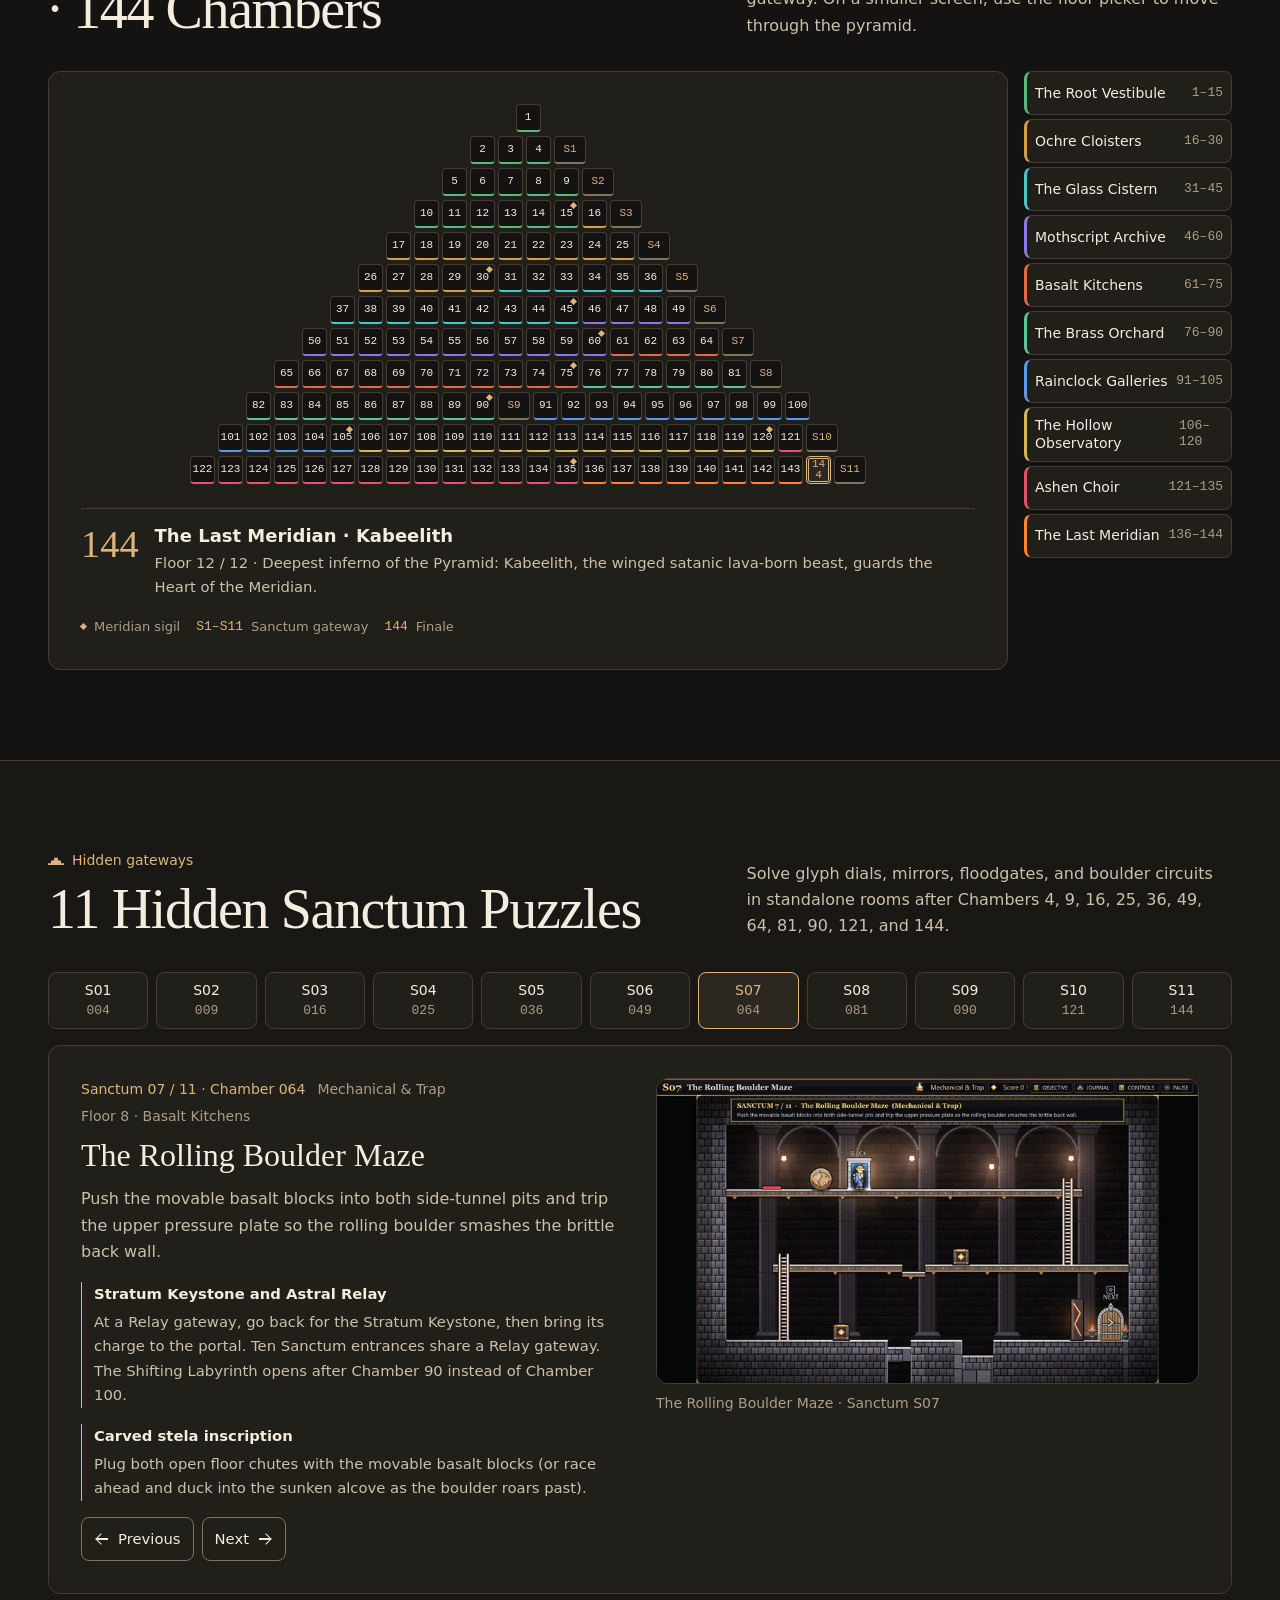
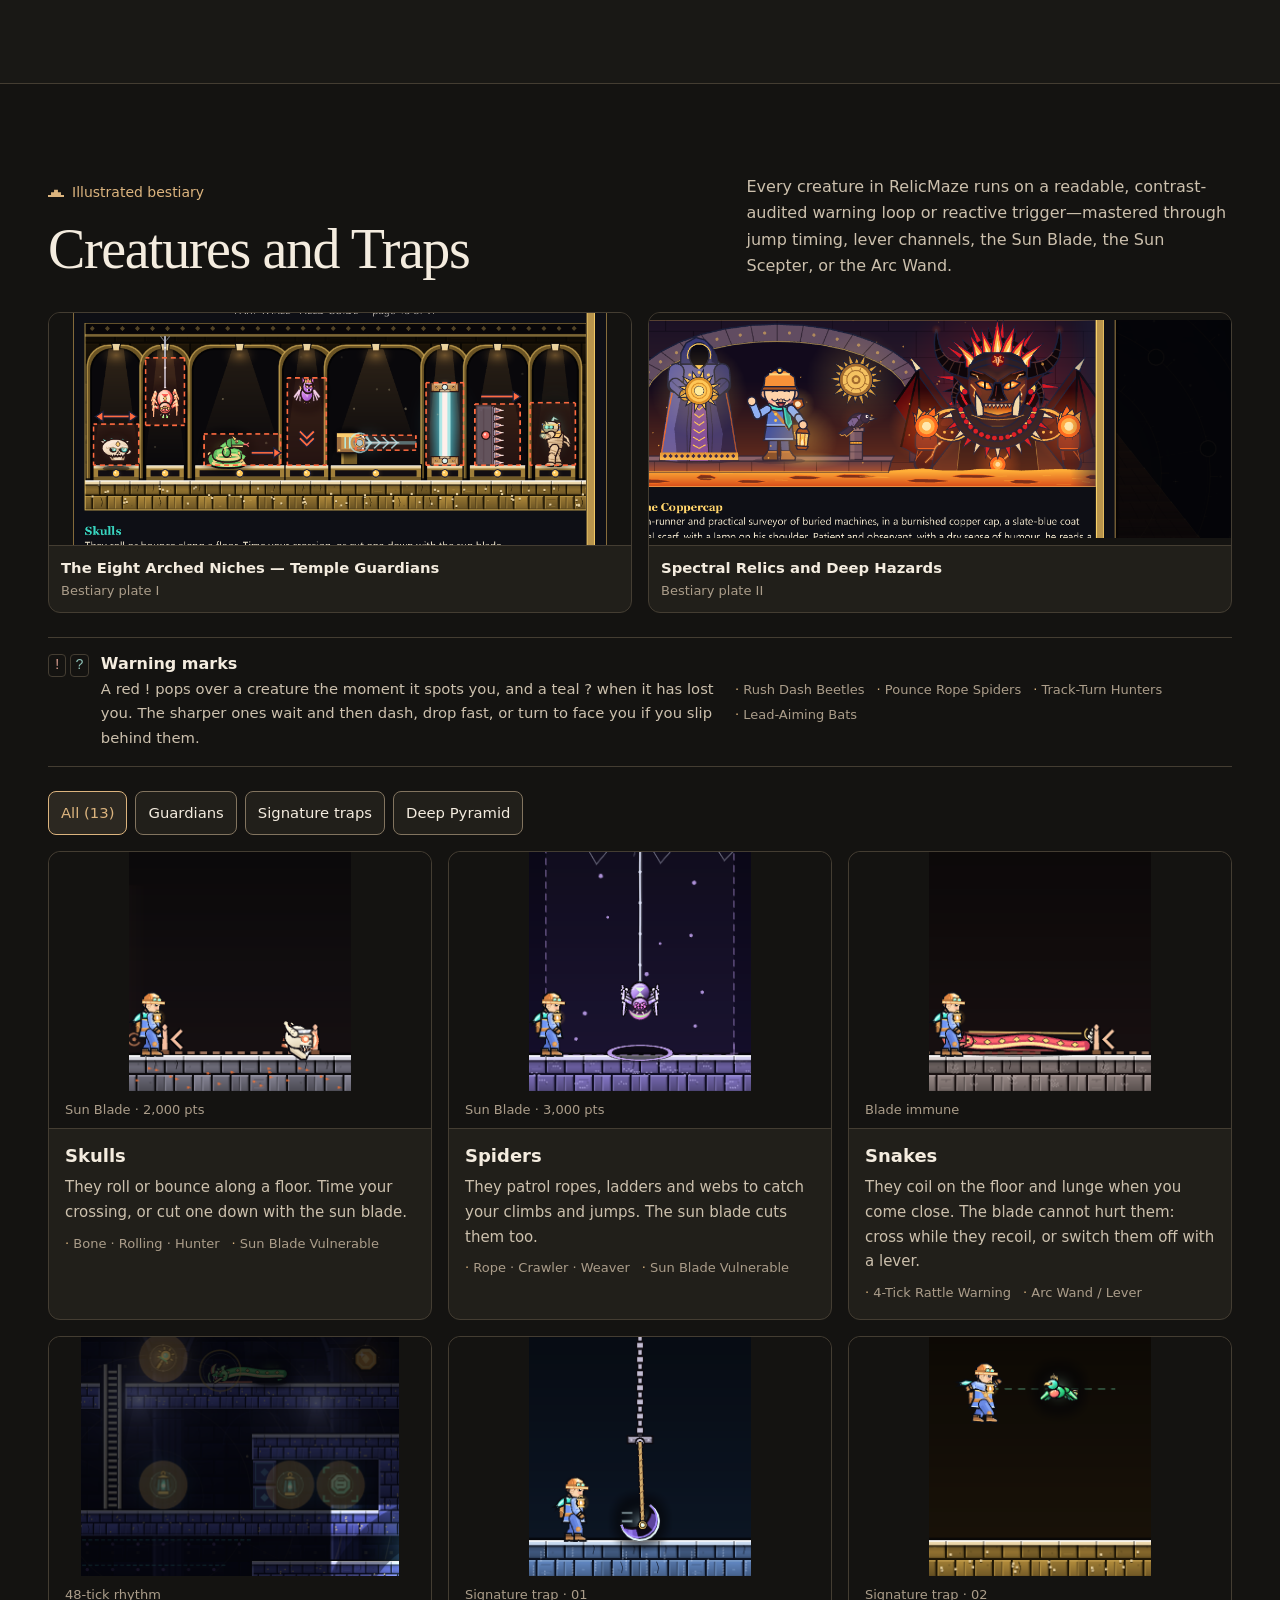
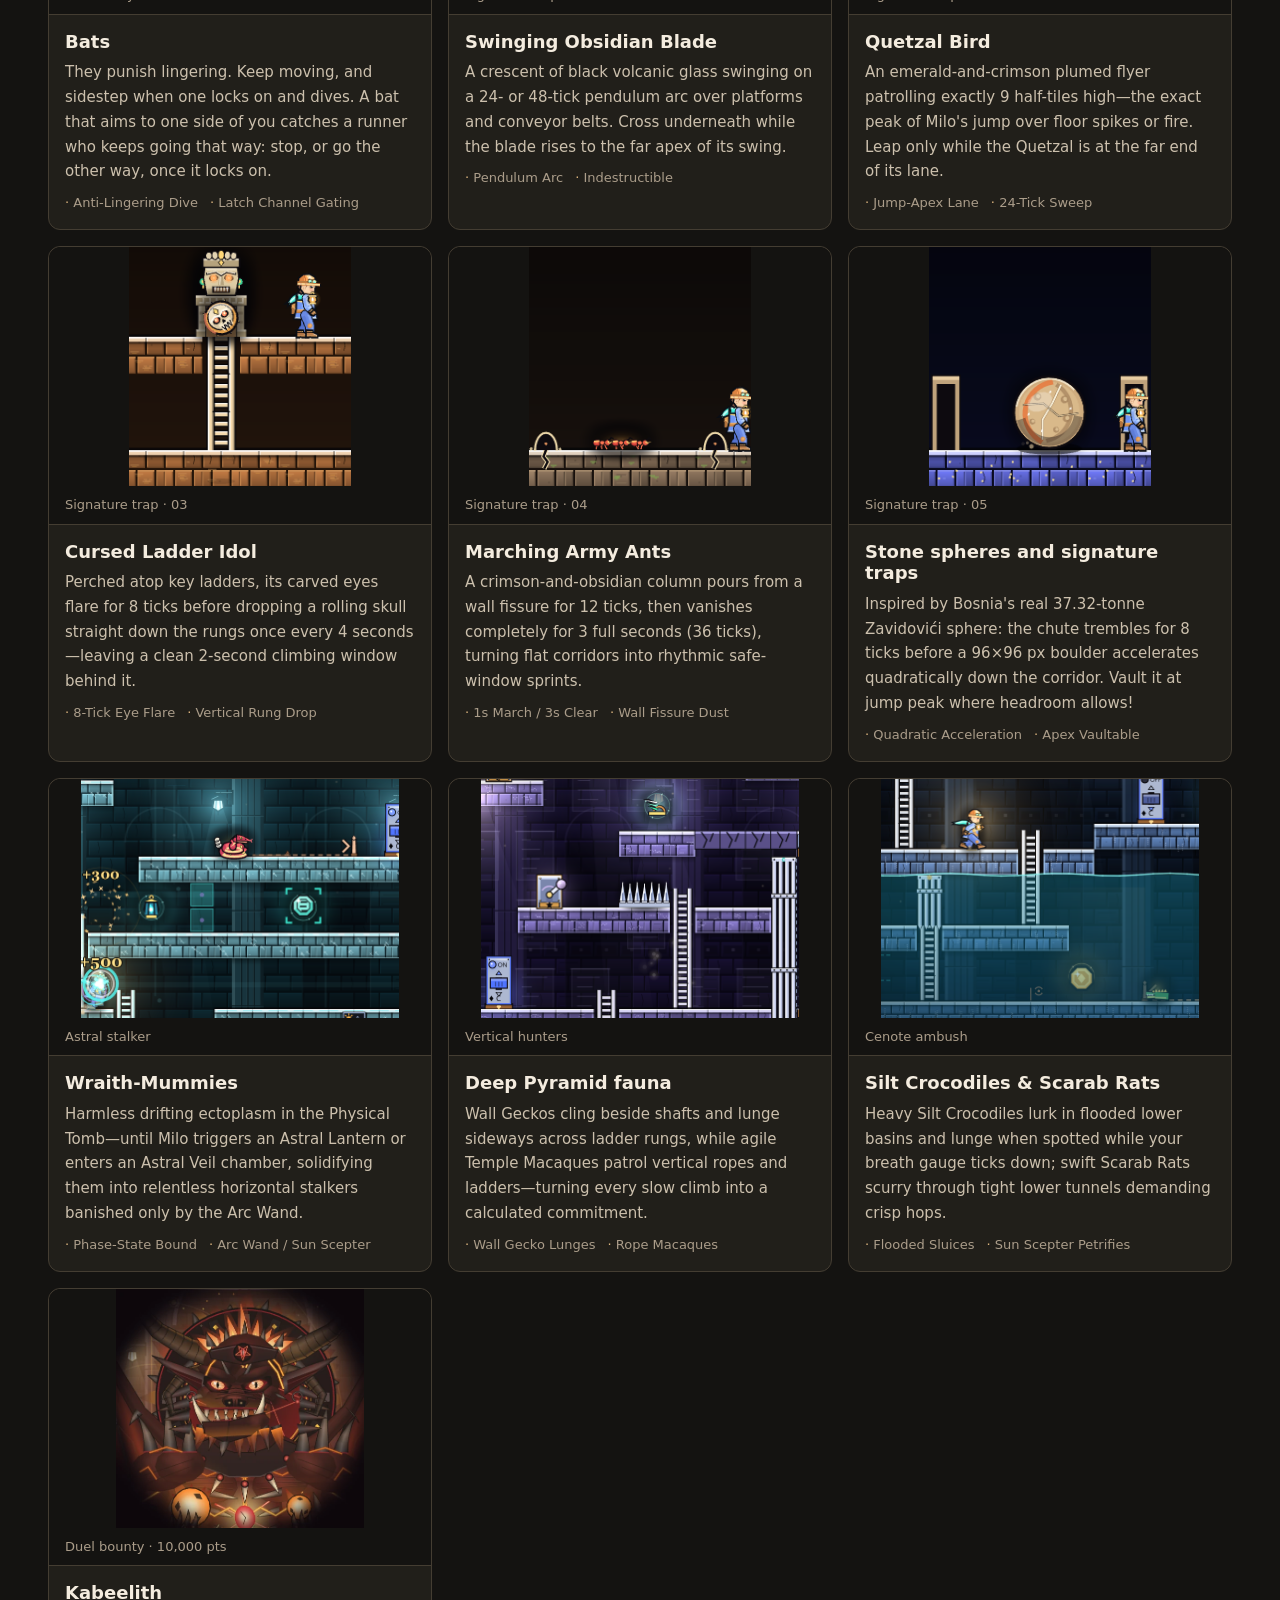
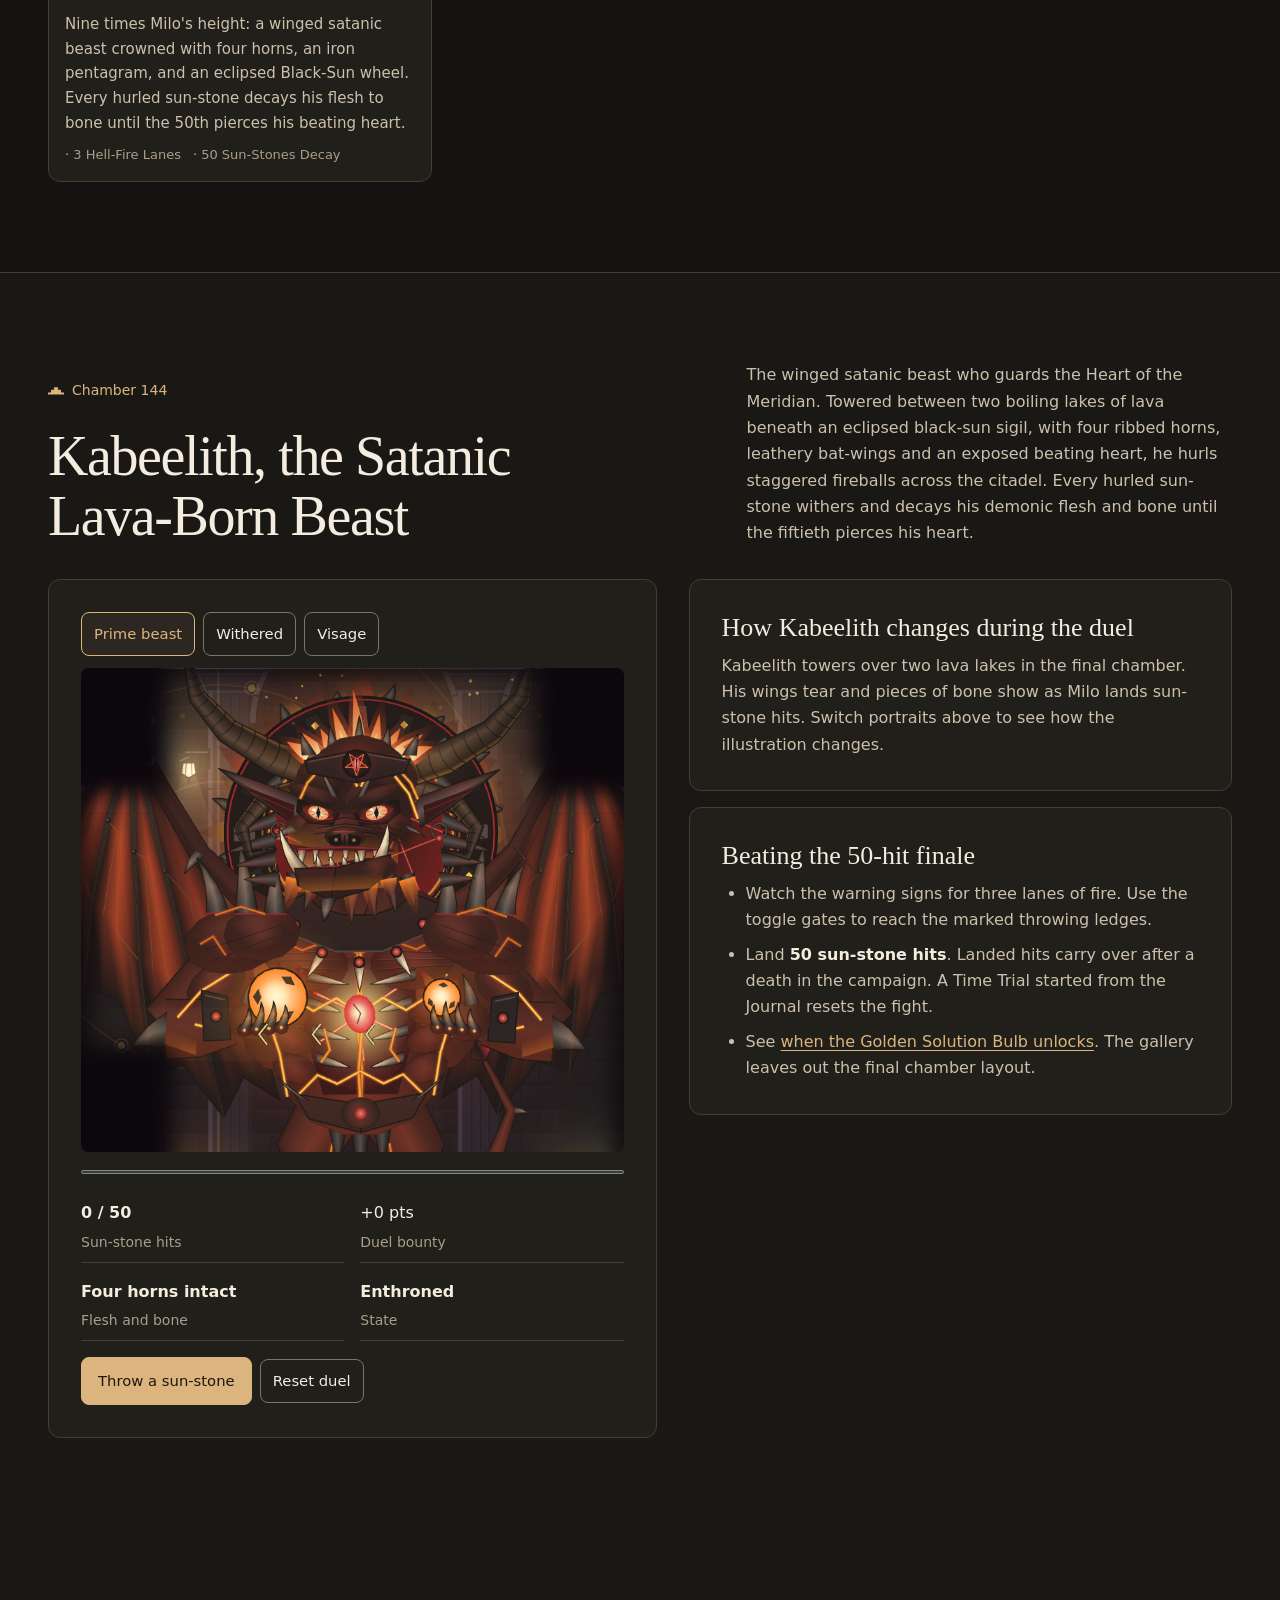
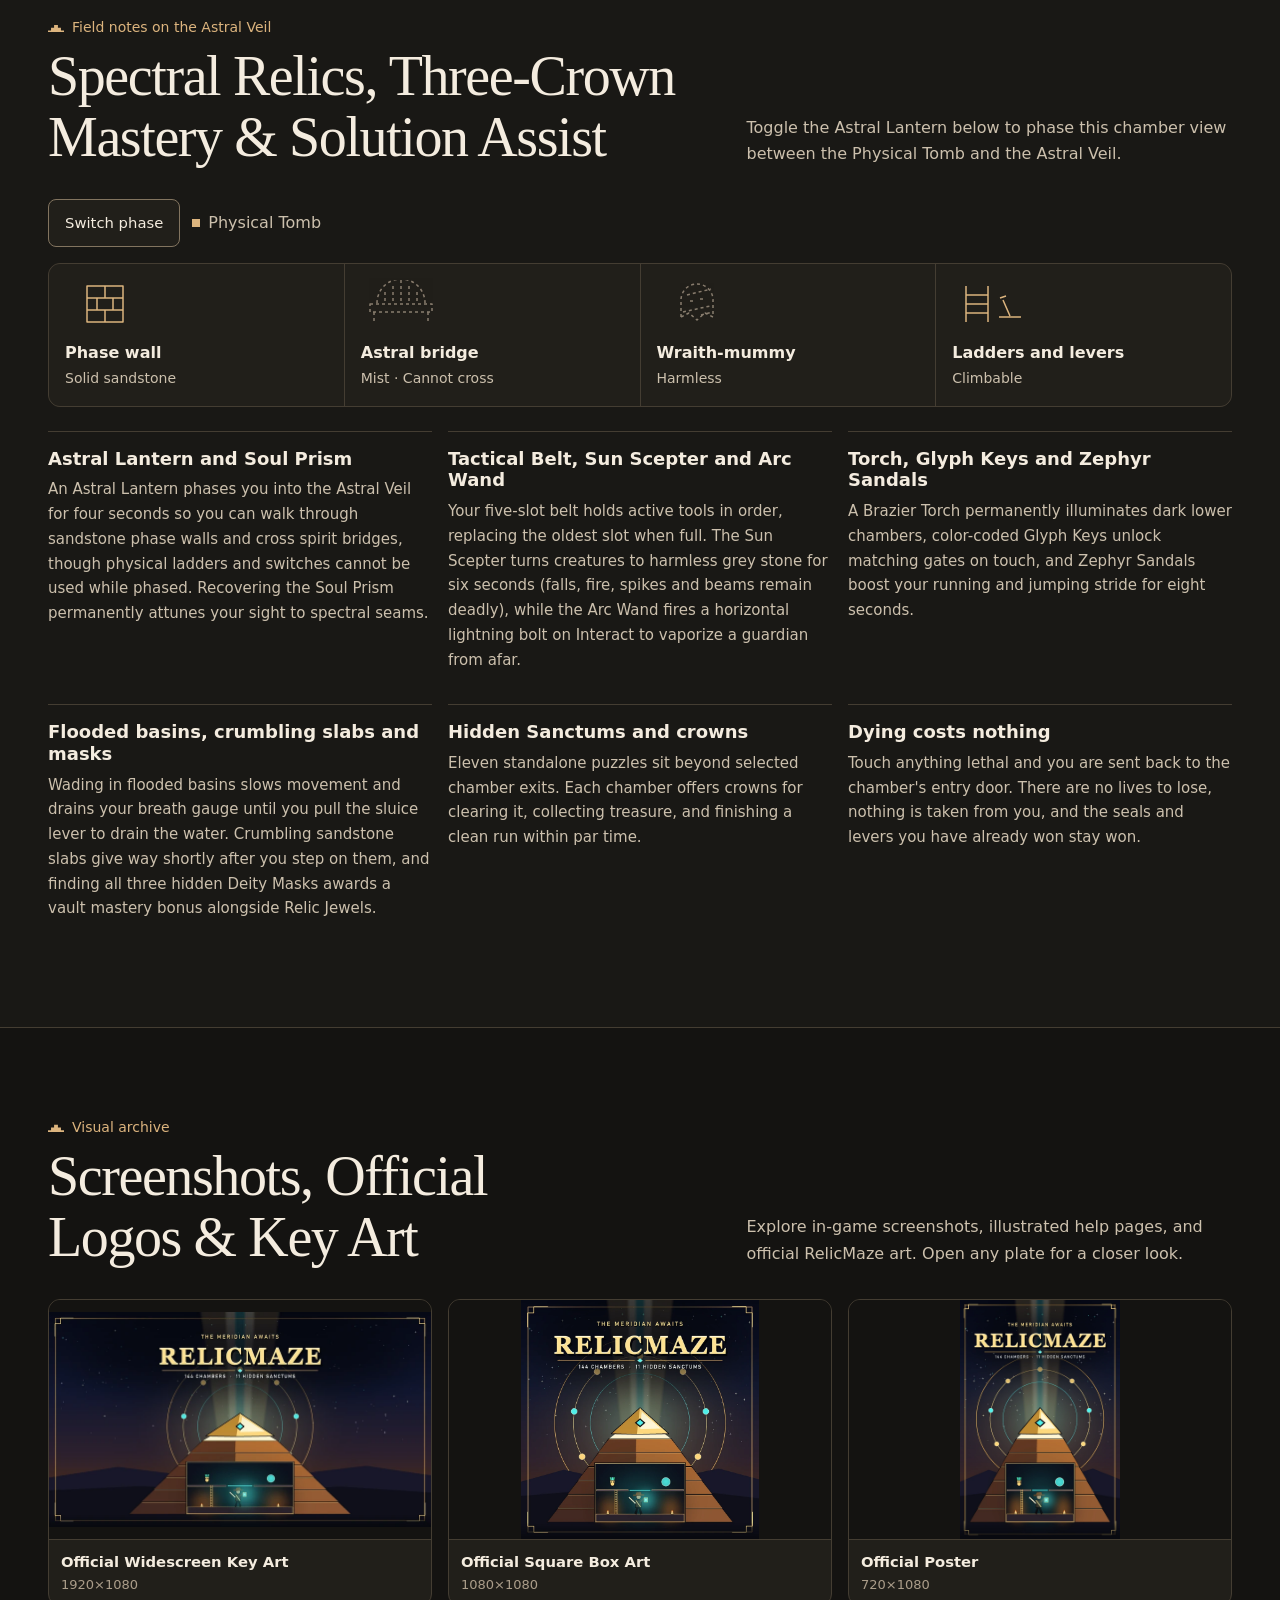
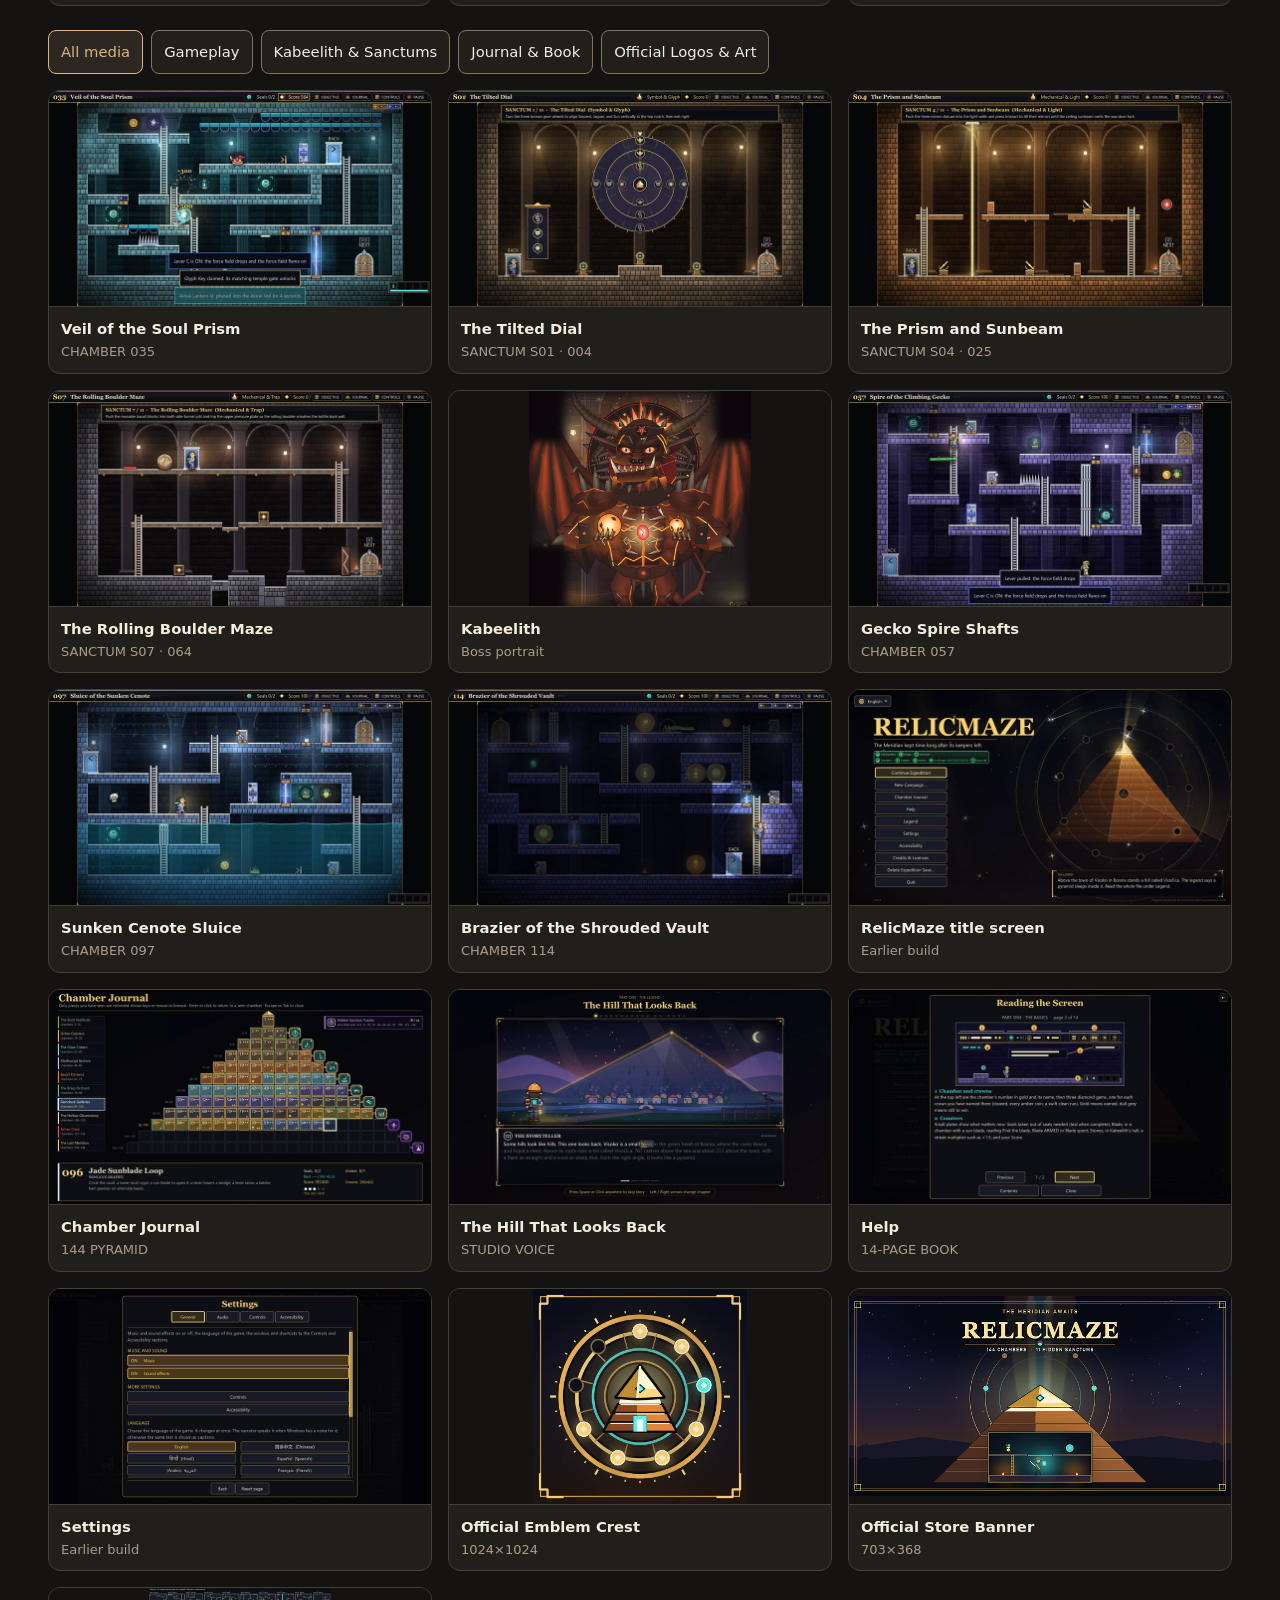
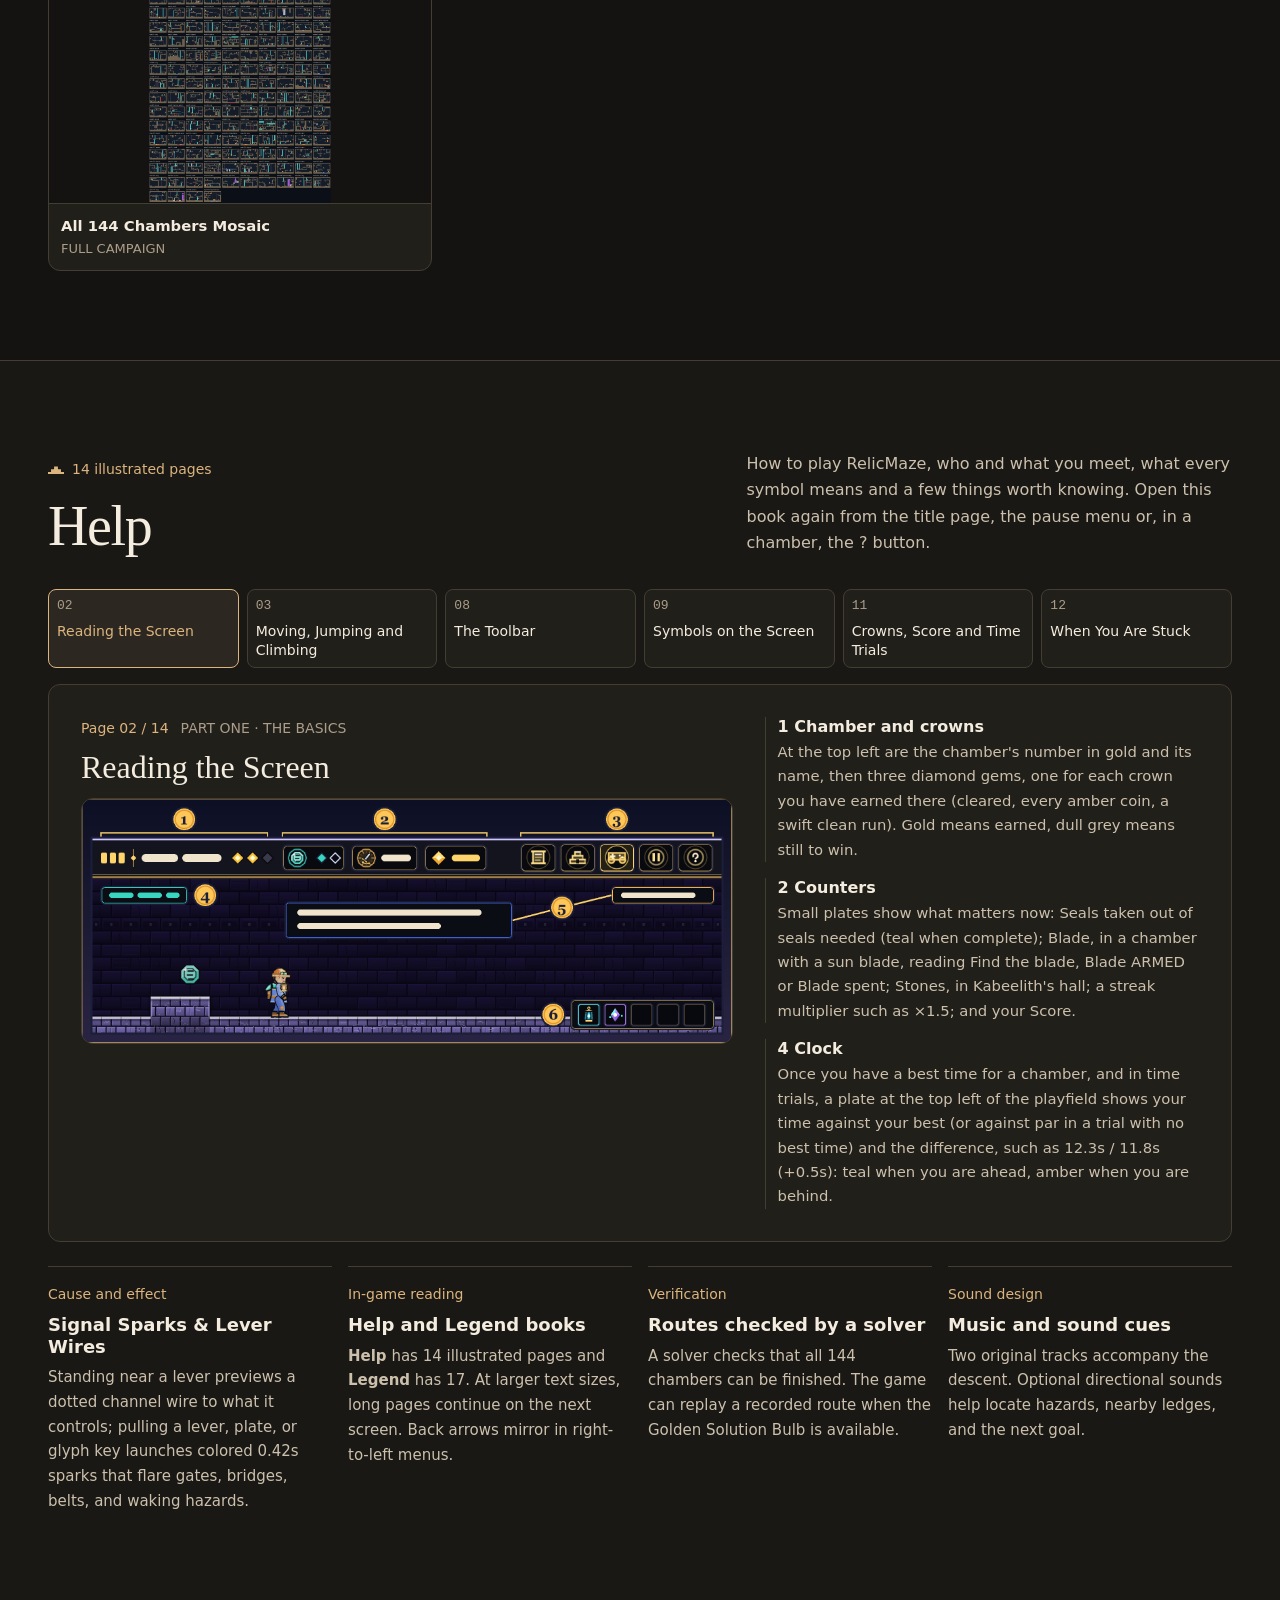
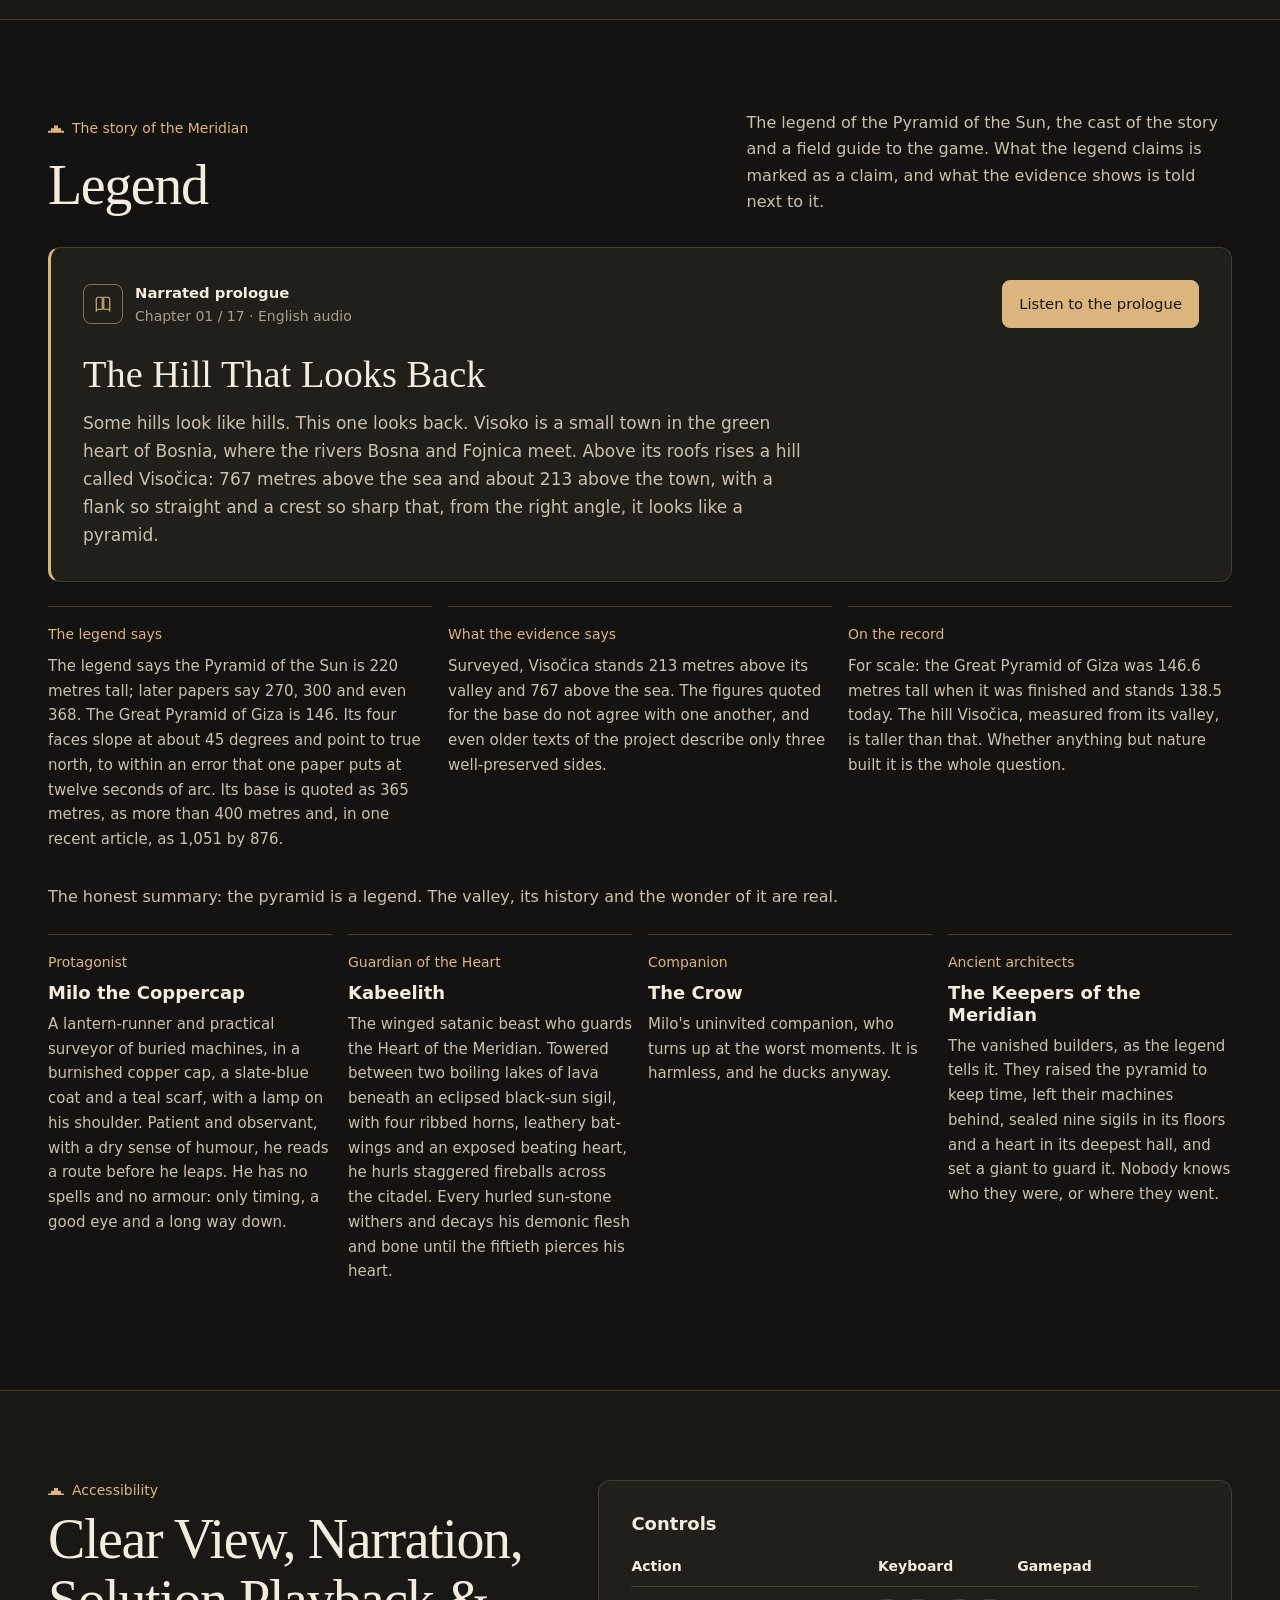
==== commit 4c86a39d: "Add an accessible Microsoft Store button pulse Co-authored-by: Copilot <223556219+Copilot@users.nore" ====
--- a/index.html
+++ b/index.html
@@ -181,7 +181,7 @@
   <link rel="icon" type="image/png" sizes="128x128" href="assets/logos/RelicMaze-Logo-128x128.png">
   <link rel="apple-touch-icon" sizes="150x150" href="assets/logos/RelicMaze-Logo-150x150.png">
   <link rel="manifest" href="site.webmanifest">
-  <link rel="stylesheet" href="assets/css/styles.css?v=15">
+  <link rel="stylesheet" href="assets/css/styles.css?v=16">
 </head>
 <body data-page="home">
   <a href="#main-content" class="skip-link">Skip to main content</a>
@@ -1374,7 +1374,7 @@
             href="https://apps.microsoft.com/search?query=RelicMaze"
             target="_blank"
             rel="noopener noreferrer"
-            class="btn-primary"
+            class="btn-primary msstore-cta"
           >
             <span data-i18n="find_store">Find on Microsoft Store</span><span class="arrow arrow-next" aria-hidden="true"></span>
           </a>
@@ -1438,6 +1438,6 @@
   </footer>
 
   <script src="assets/js/i18n-data.js?v=14" defer></script>
-  <script src="assets/js/app.js?v=15" defer></script>
+  <script src="assets/js/app.js?v=16" defer></script>
 </body>
 </html>
--- a/assets/css/styles.css
+++ b/assets/css/styles.css
@@ -903,6 +903,25 @@
 .msstore-banner-art { flex: none; inline-size: 64px; border-radius: 4px; }
 .msstore-banner h2 { font: 400 clamp(1.375rem, 2.6vw, 2rem)/1.2 var(--serif); }
 .msstore-banner p { margin-block-start: 4px; color: var(--secondary); font-size: .925rem; }
+.msstore-cta {
+  --store-pulse: #b5e3d8;
+  min-block-size: 56px;
+  font-weight: 700;
+}
+
+@media (prefers-reduced-motion: no-preference) {
+  .msstore-cta.is-pulsing:not(:hover, :focus) {
+    animation: msstore-pulse 4s ease-in-out;
+  }
+}
+
+@keyframes msstore-pulse {
+  50% { background-color: var(--store-pulse); border-color: var(--store-pulse); }
+}
+
+@media (forced-colors: active) {
+  .msstore-cta.is-pulsing:not(:hover, :focus) { animation: none; }
+}
 
 .lightbox {
   position: fixed;
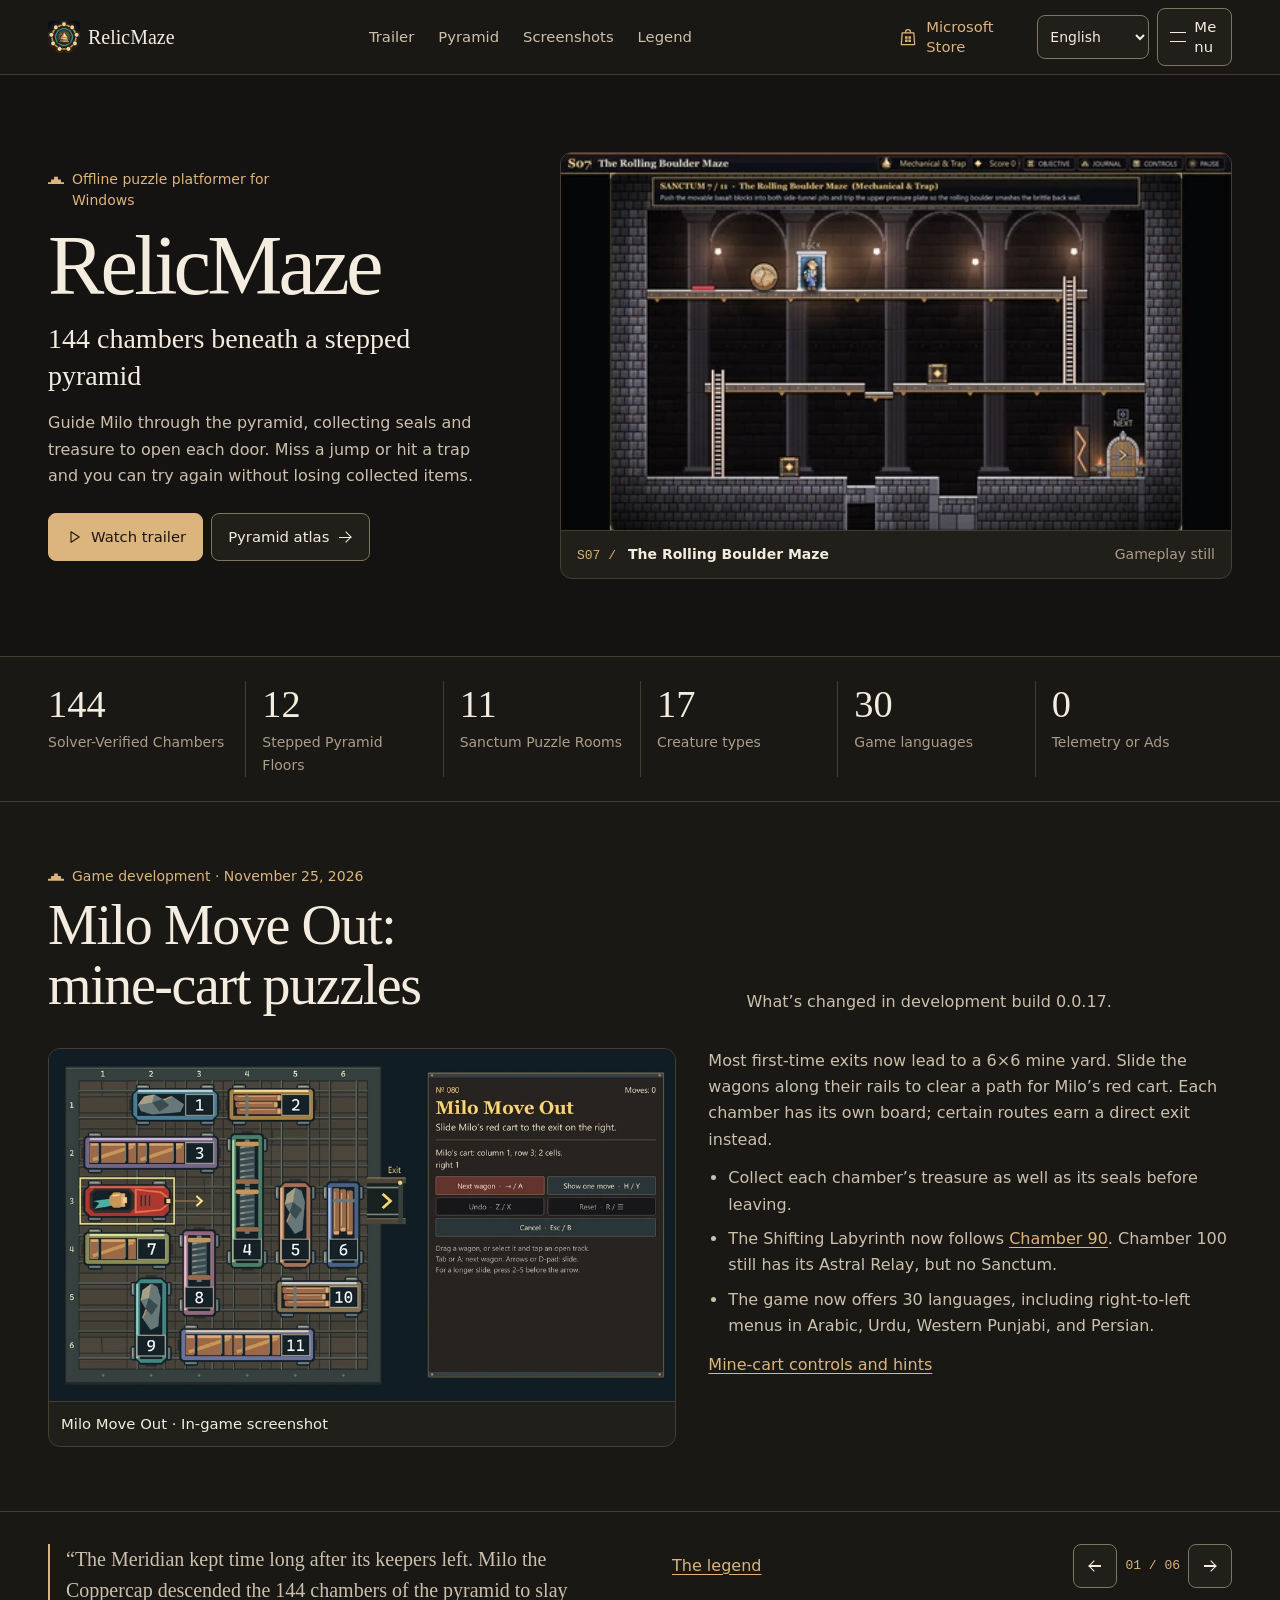
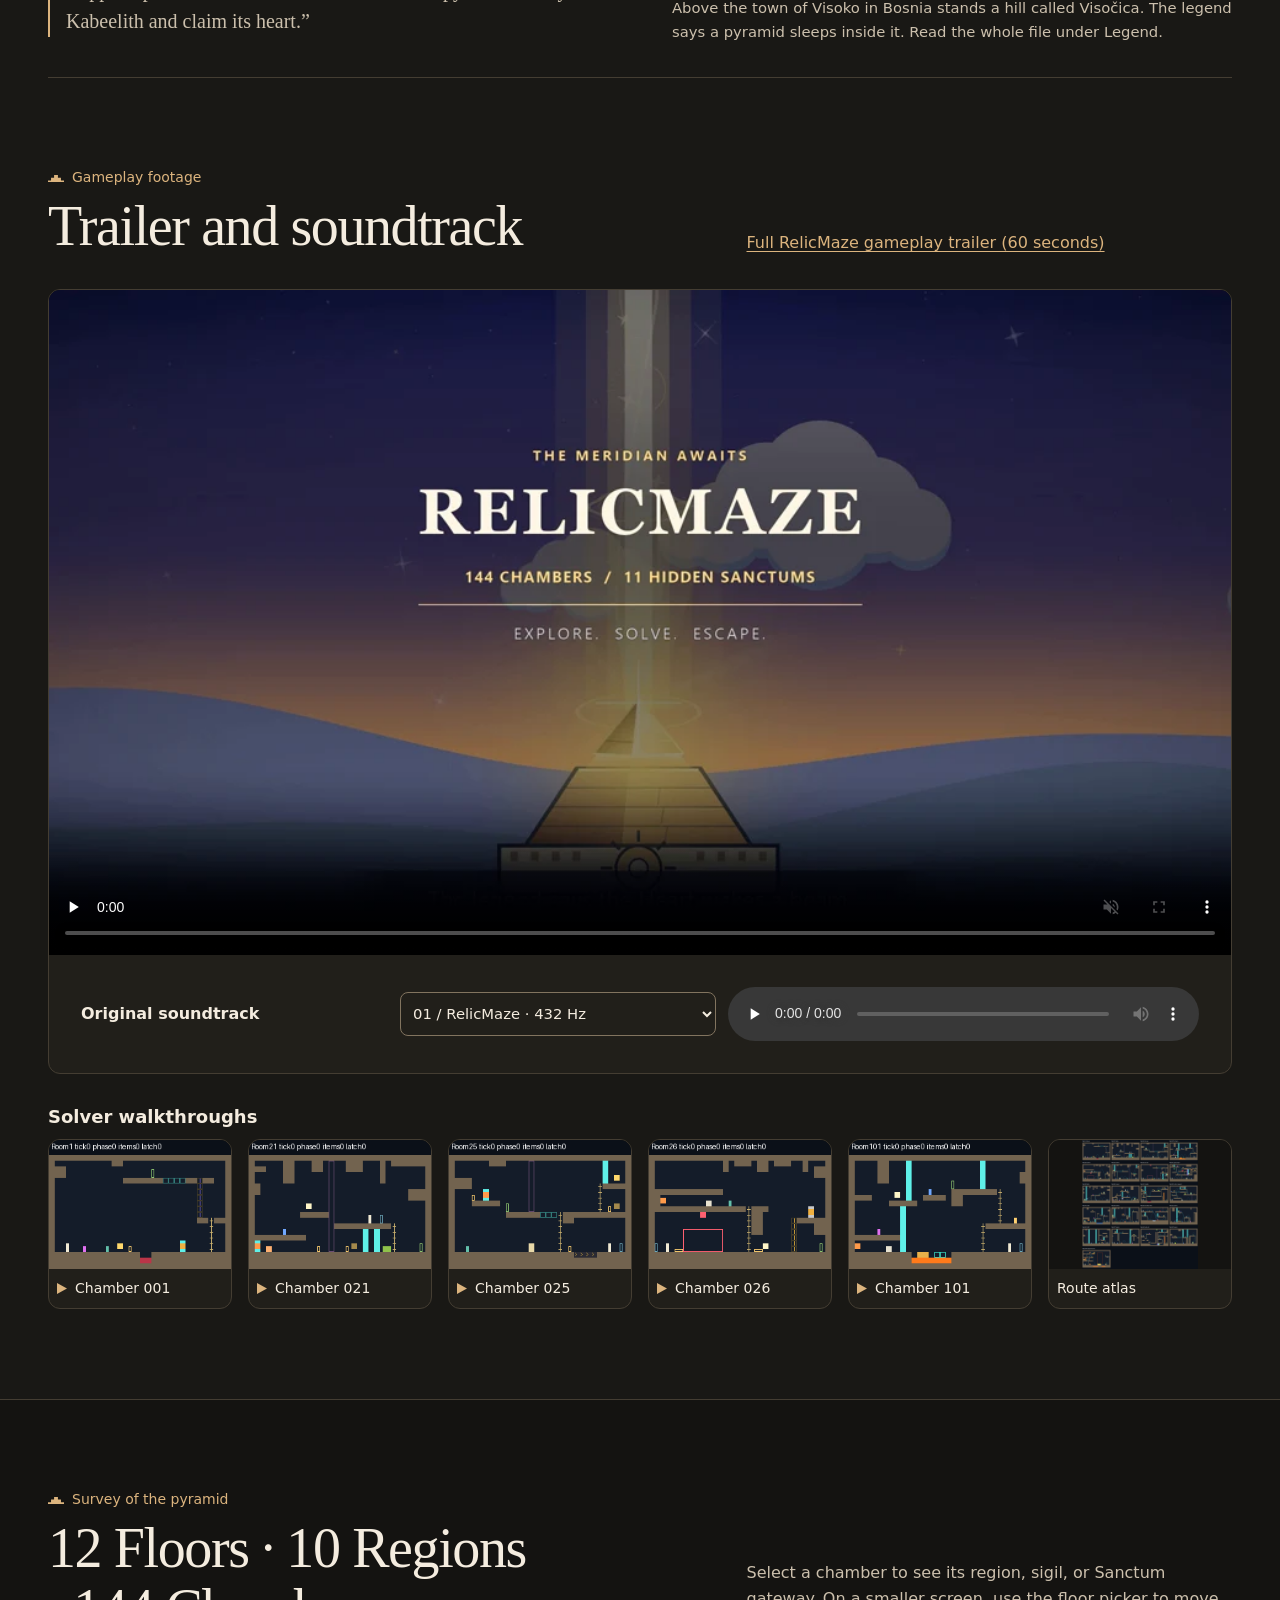
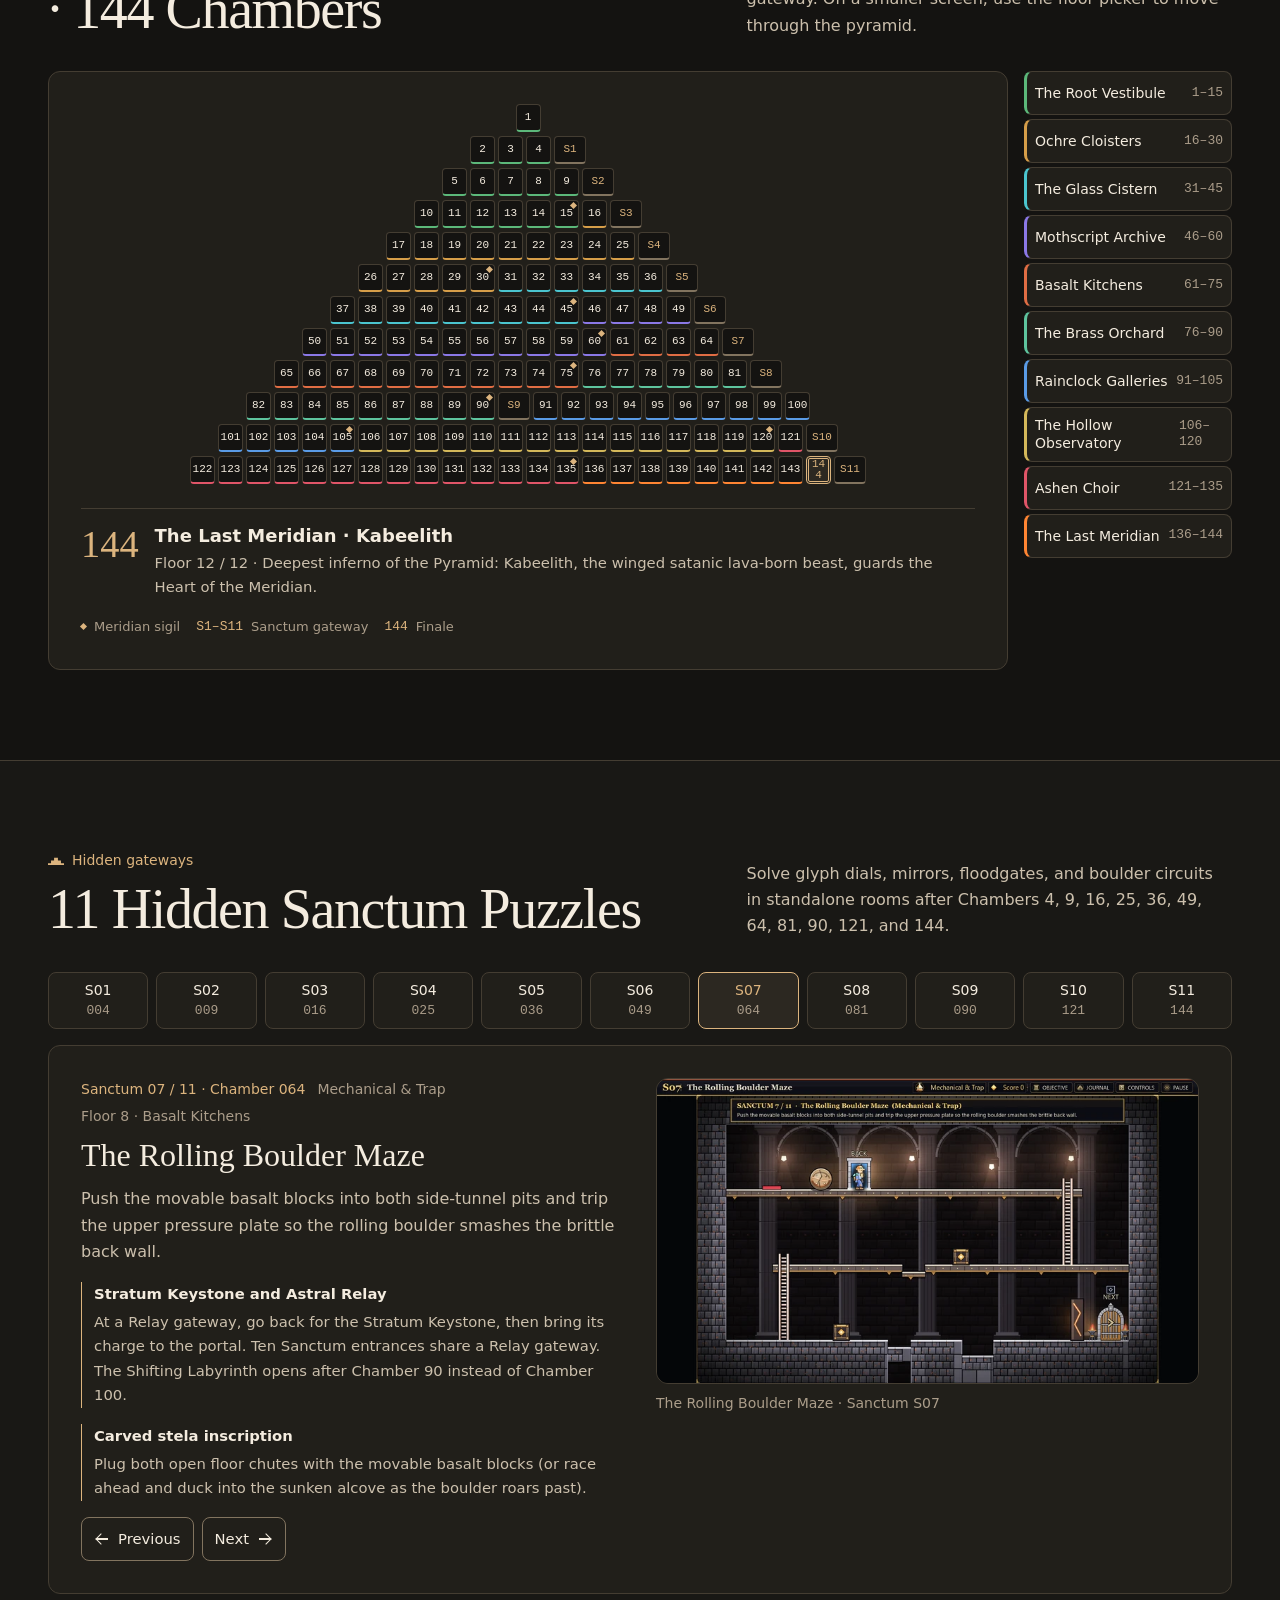
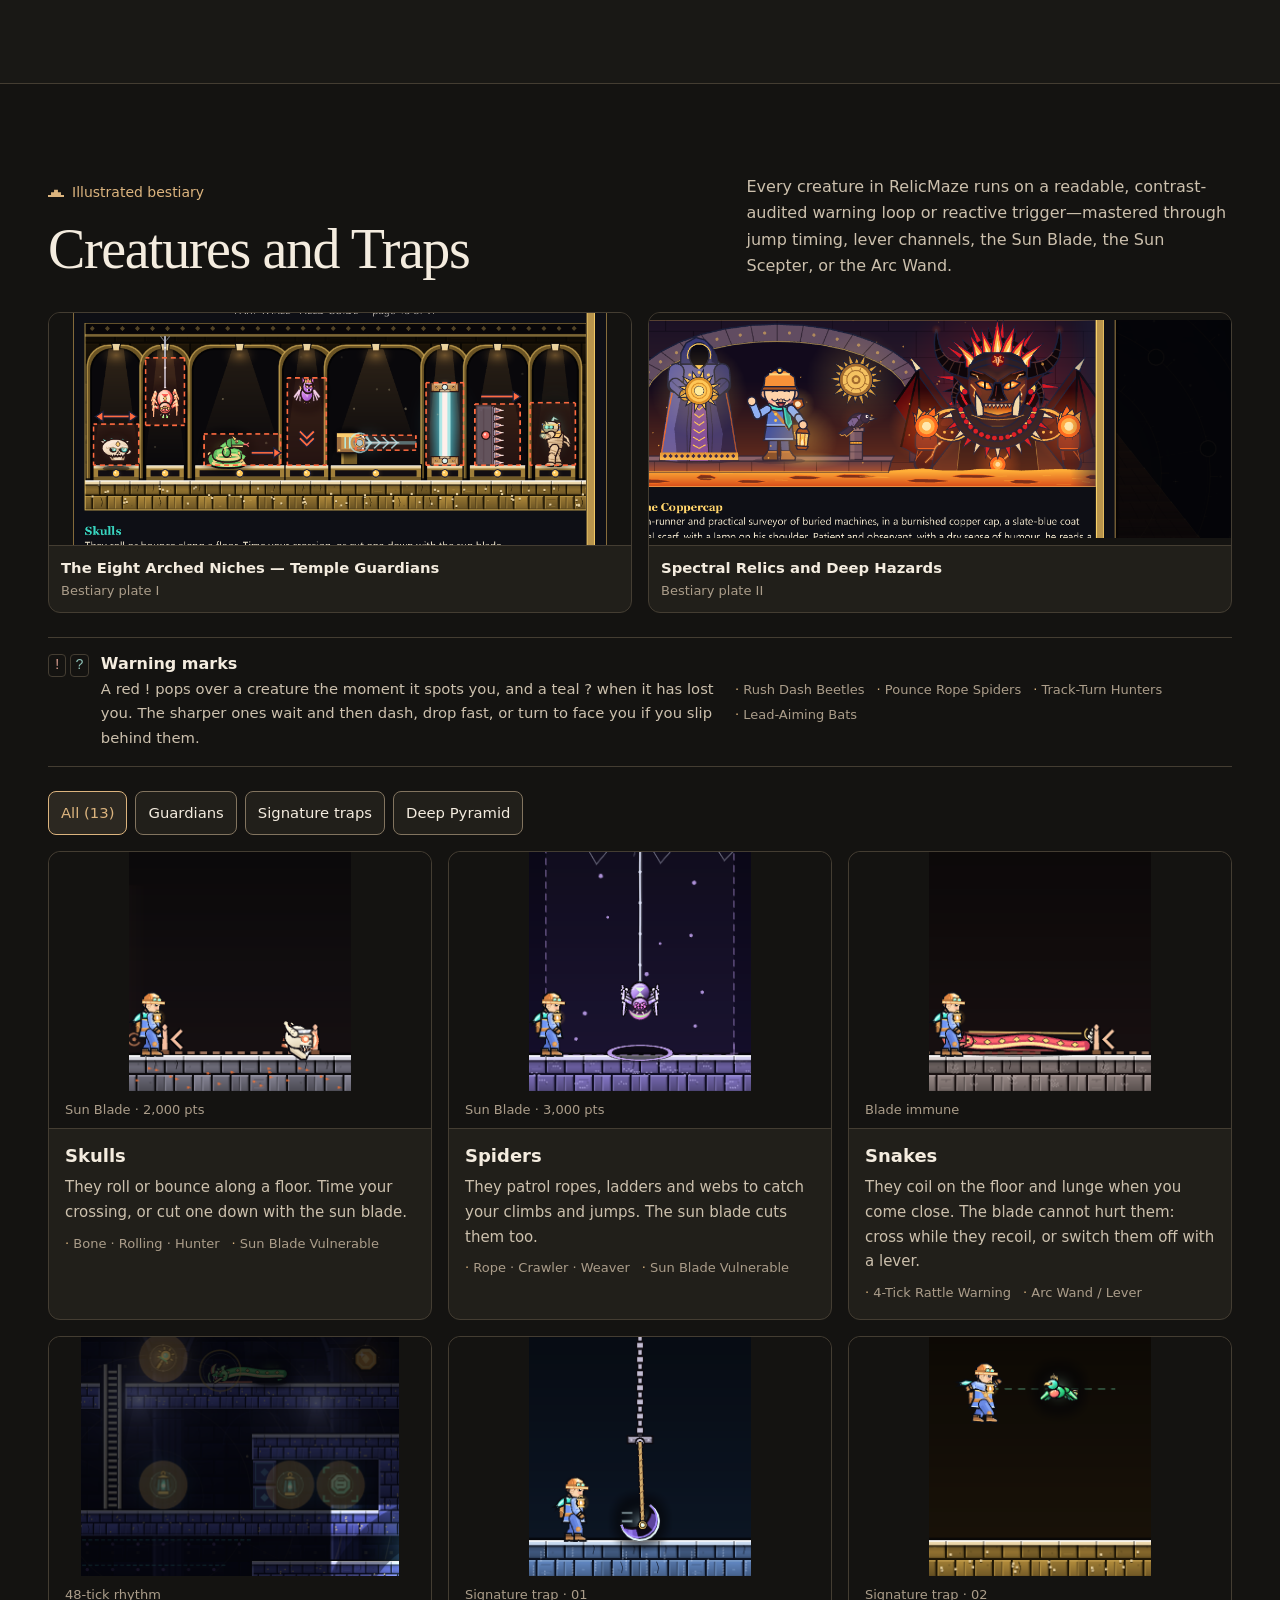
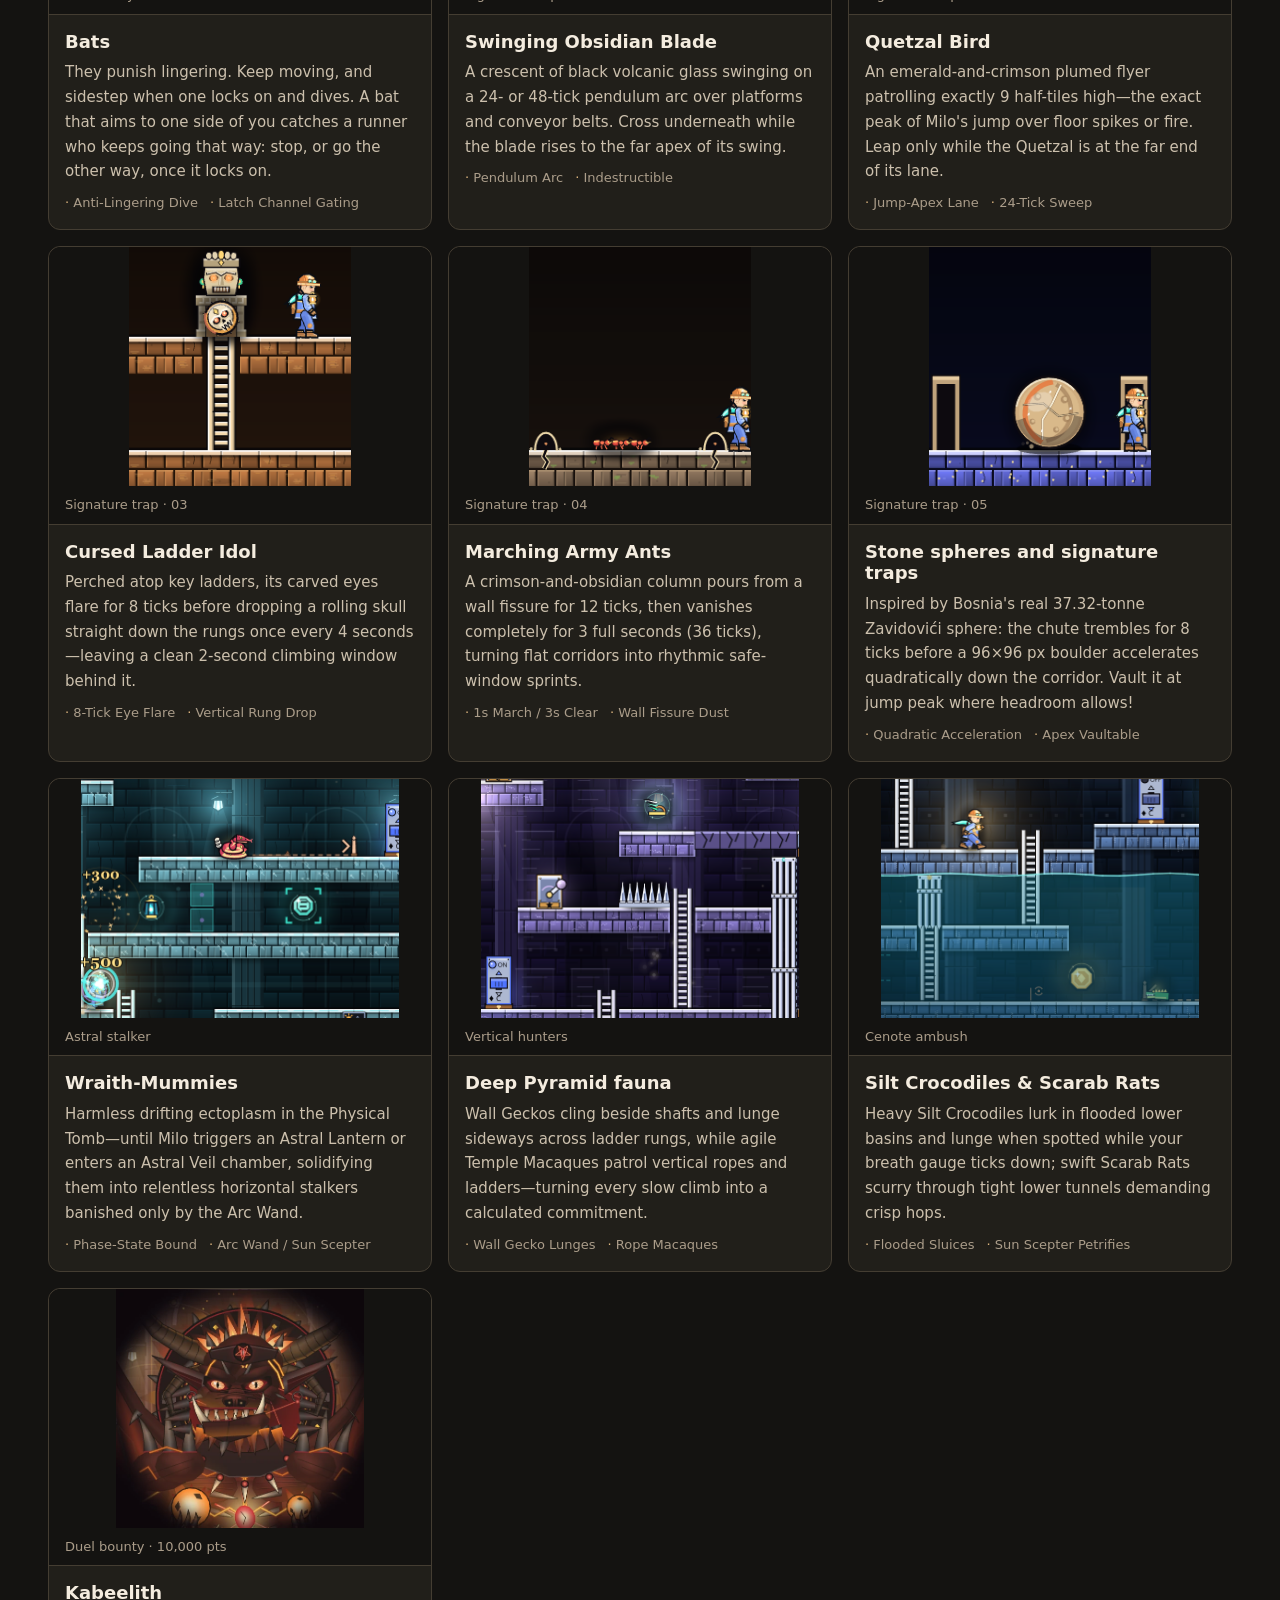
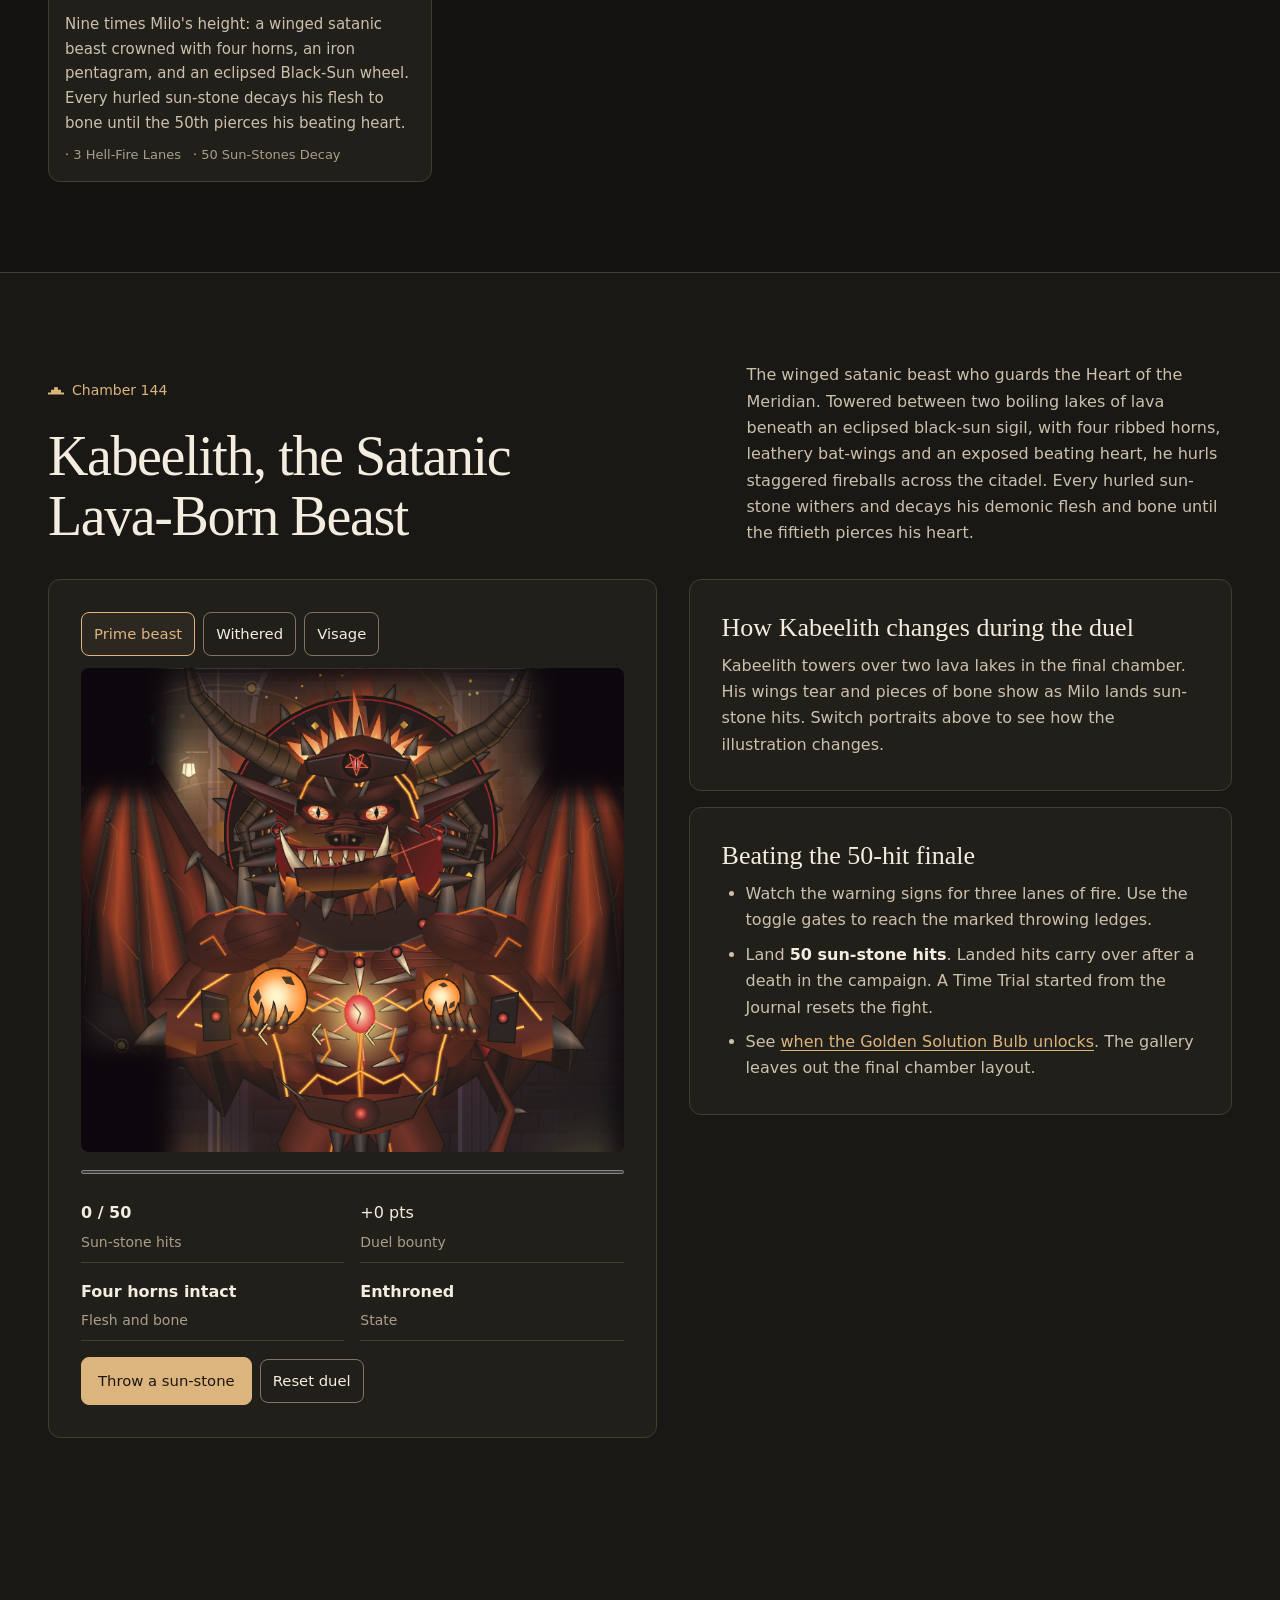
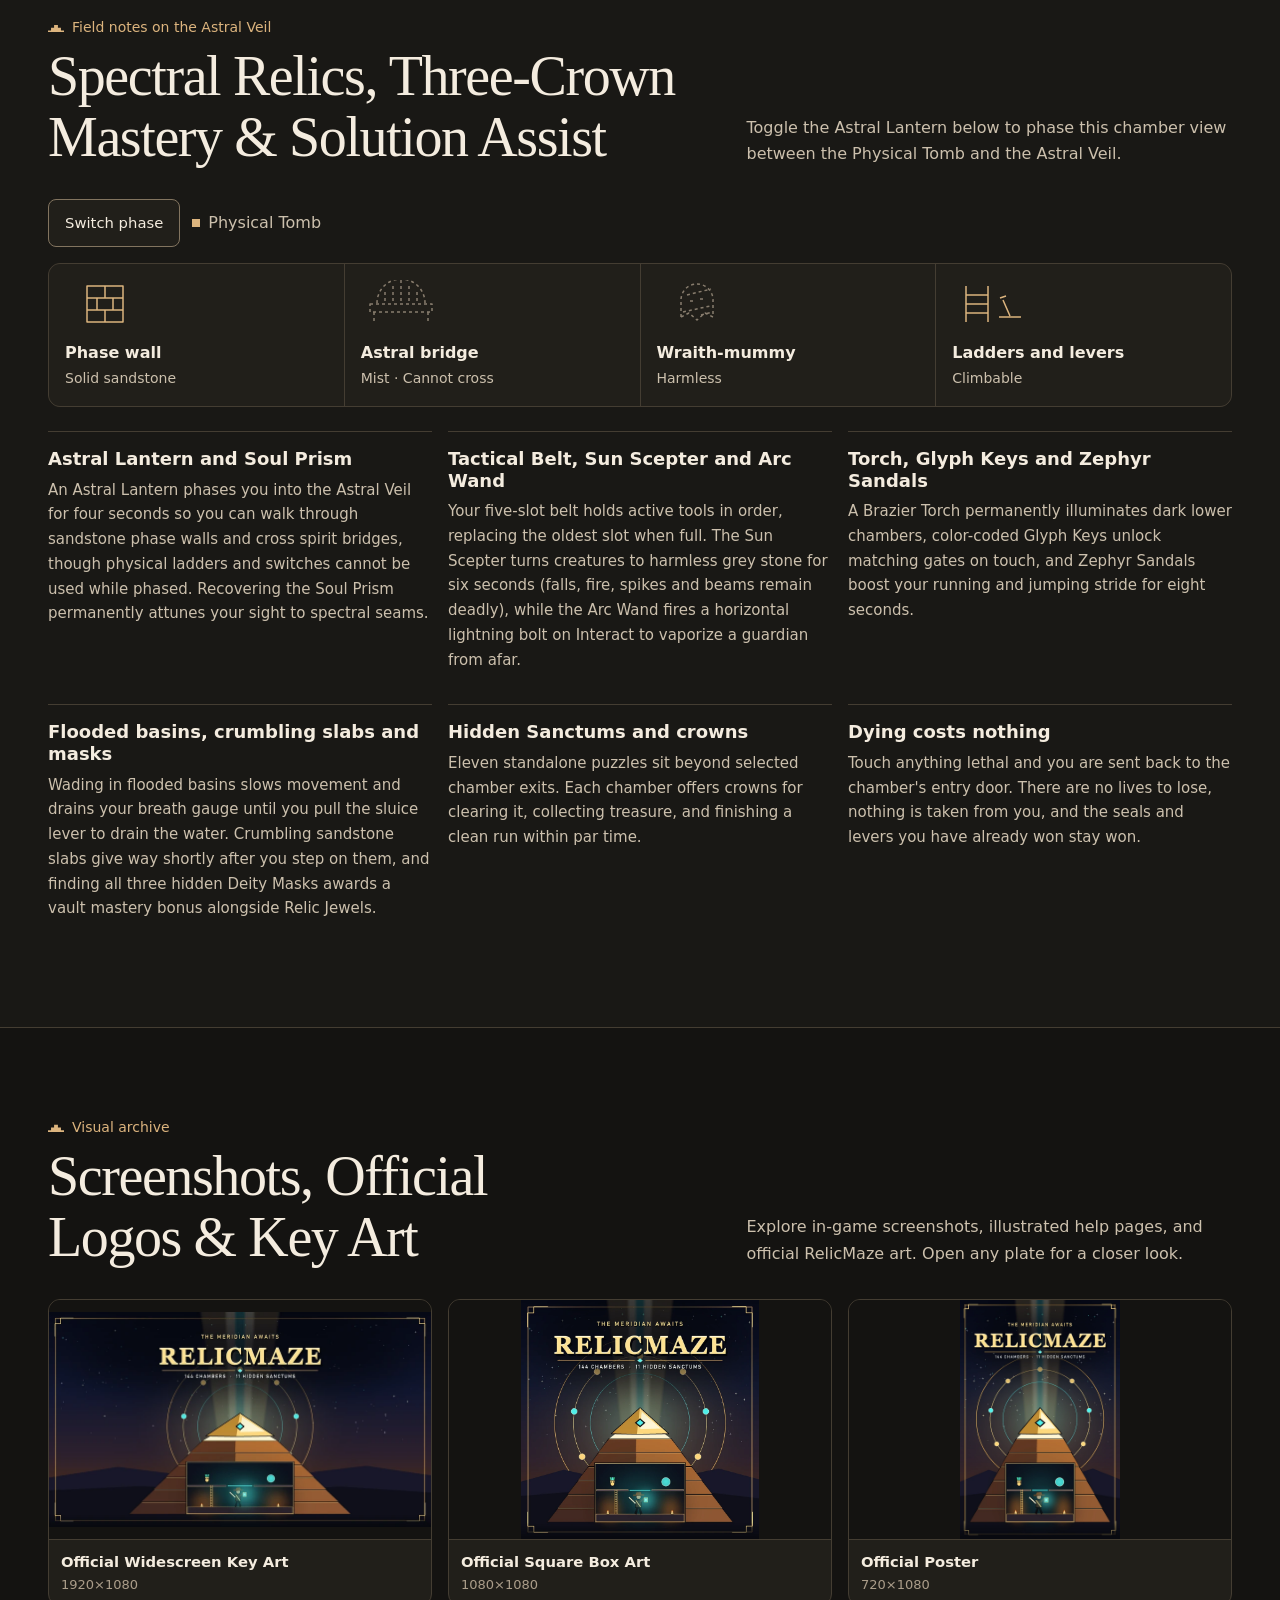
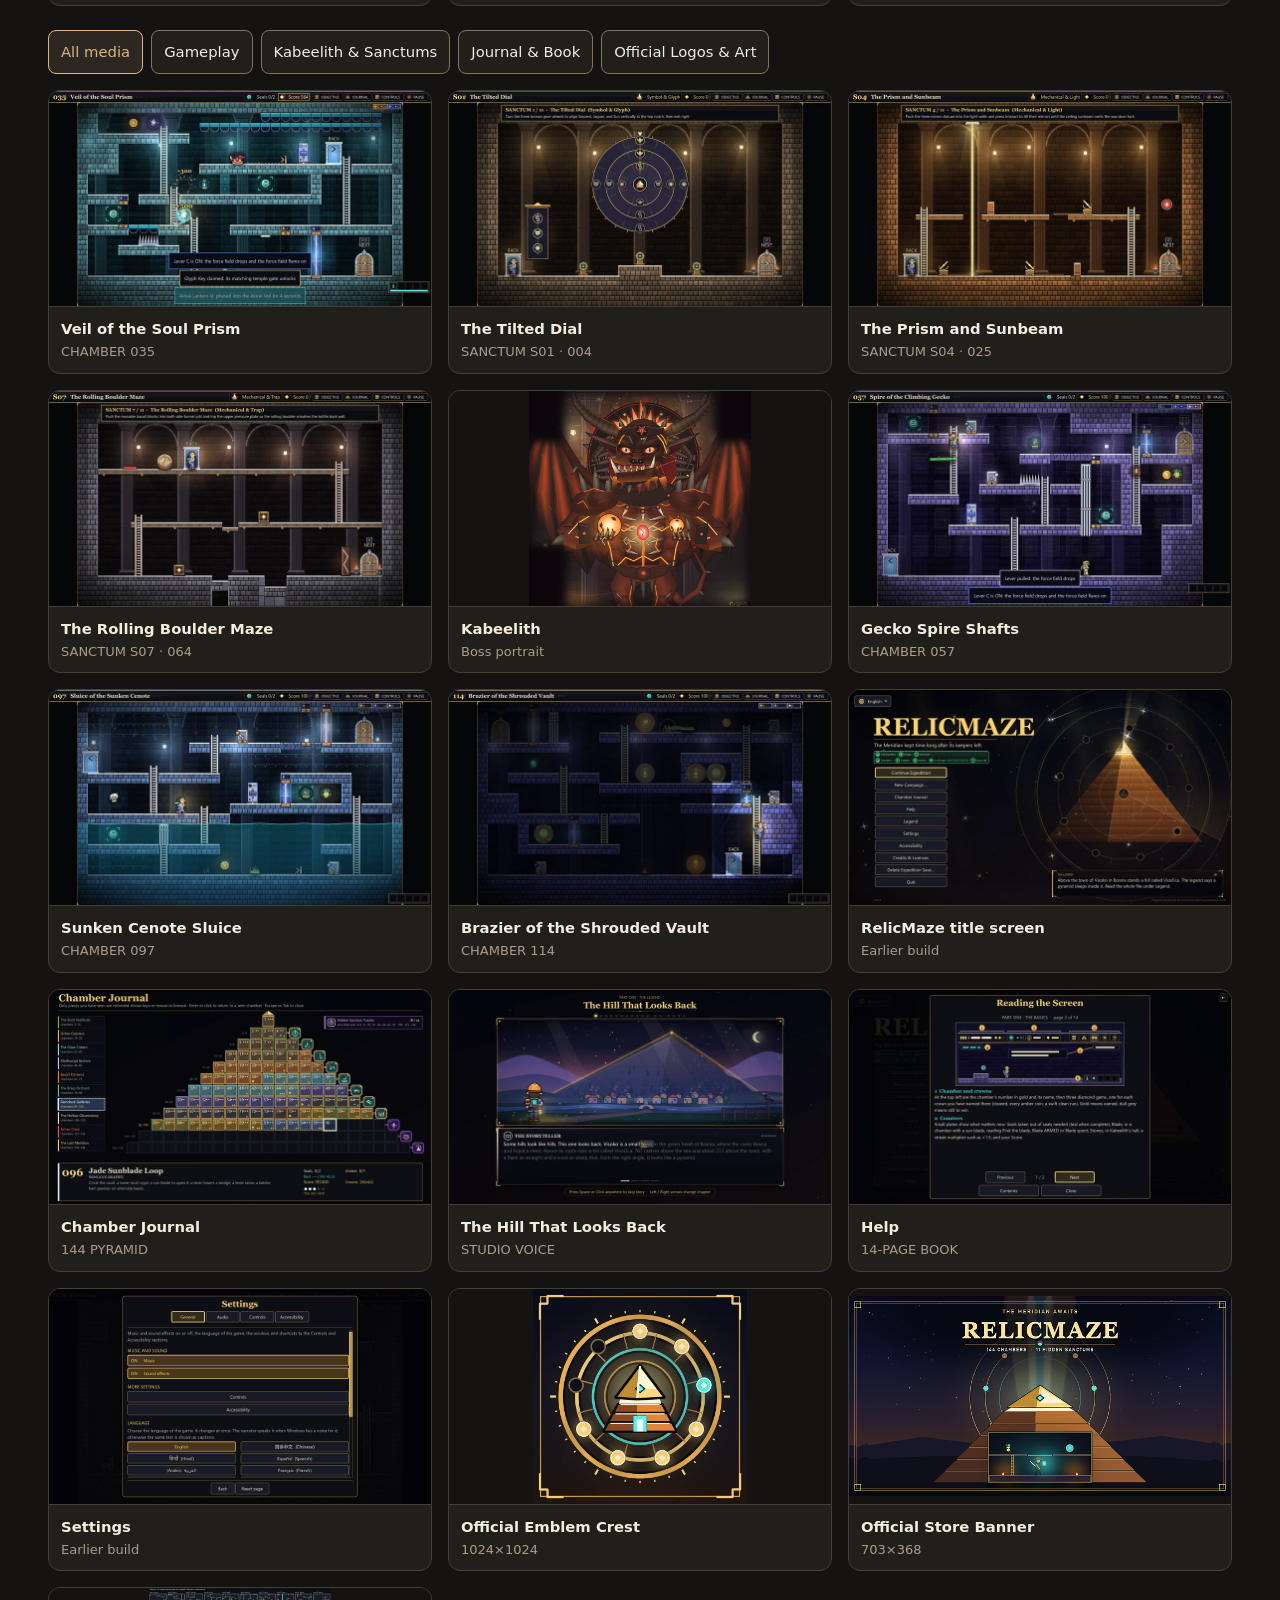
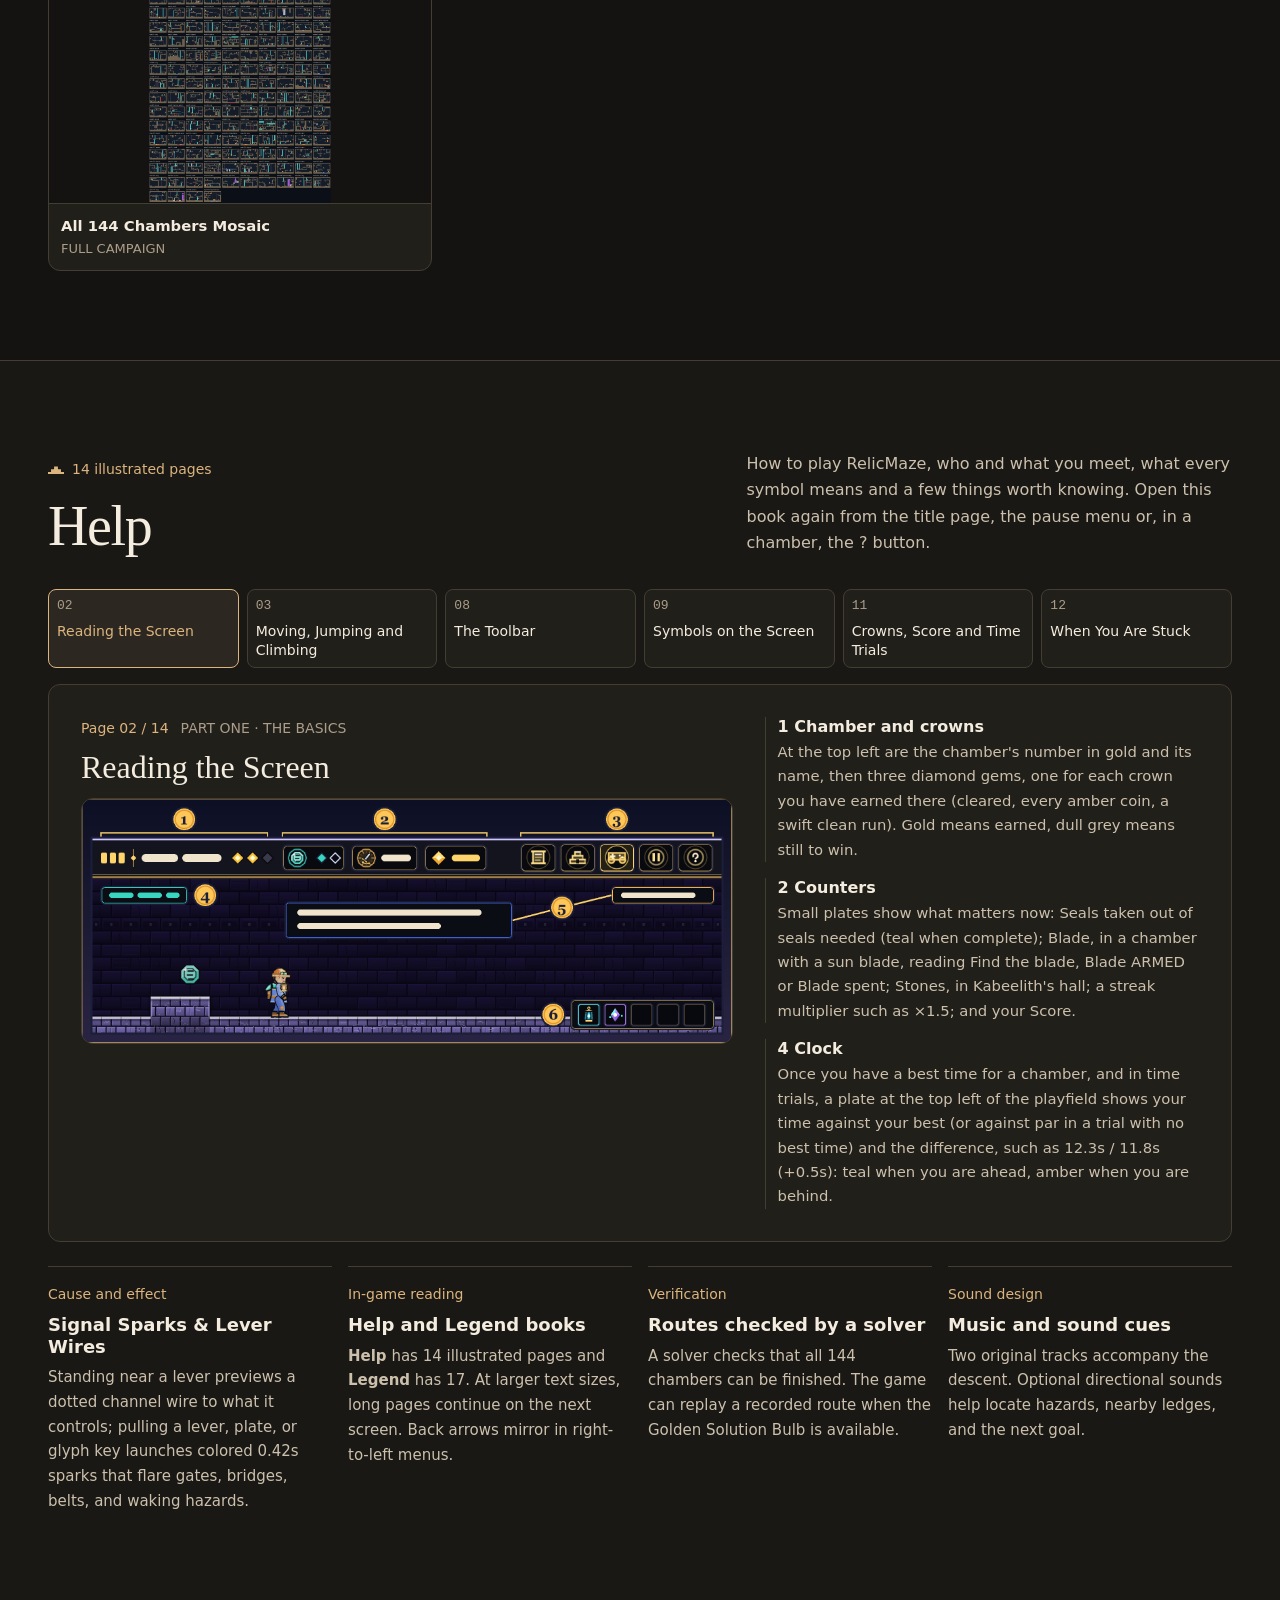
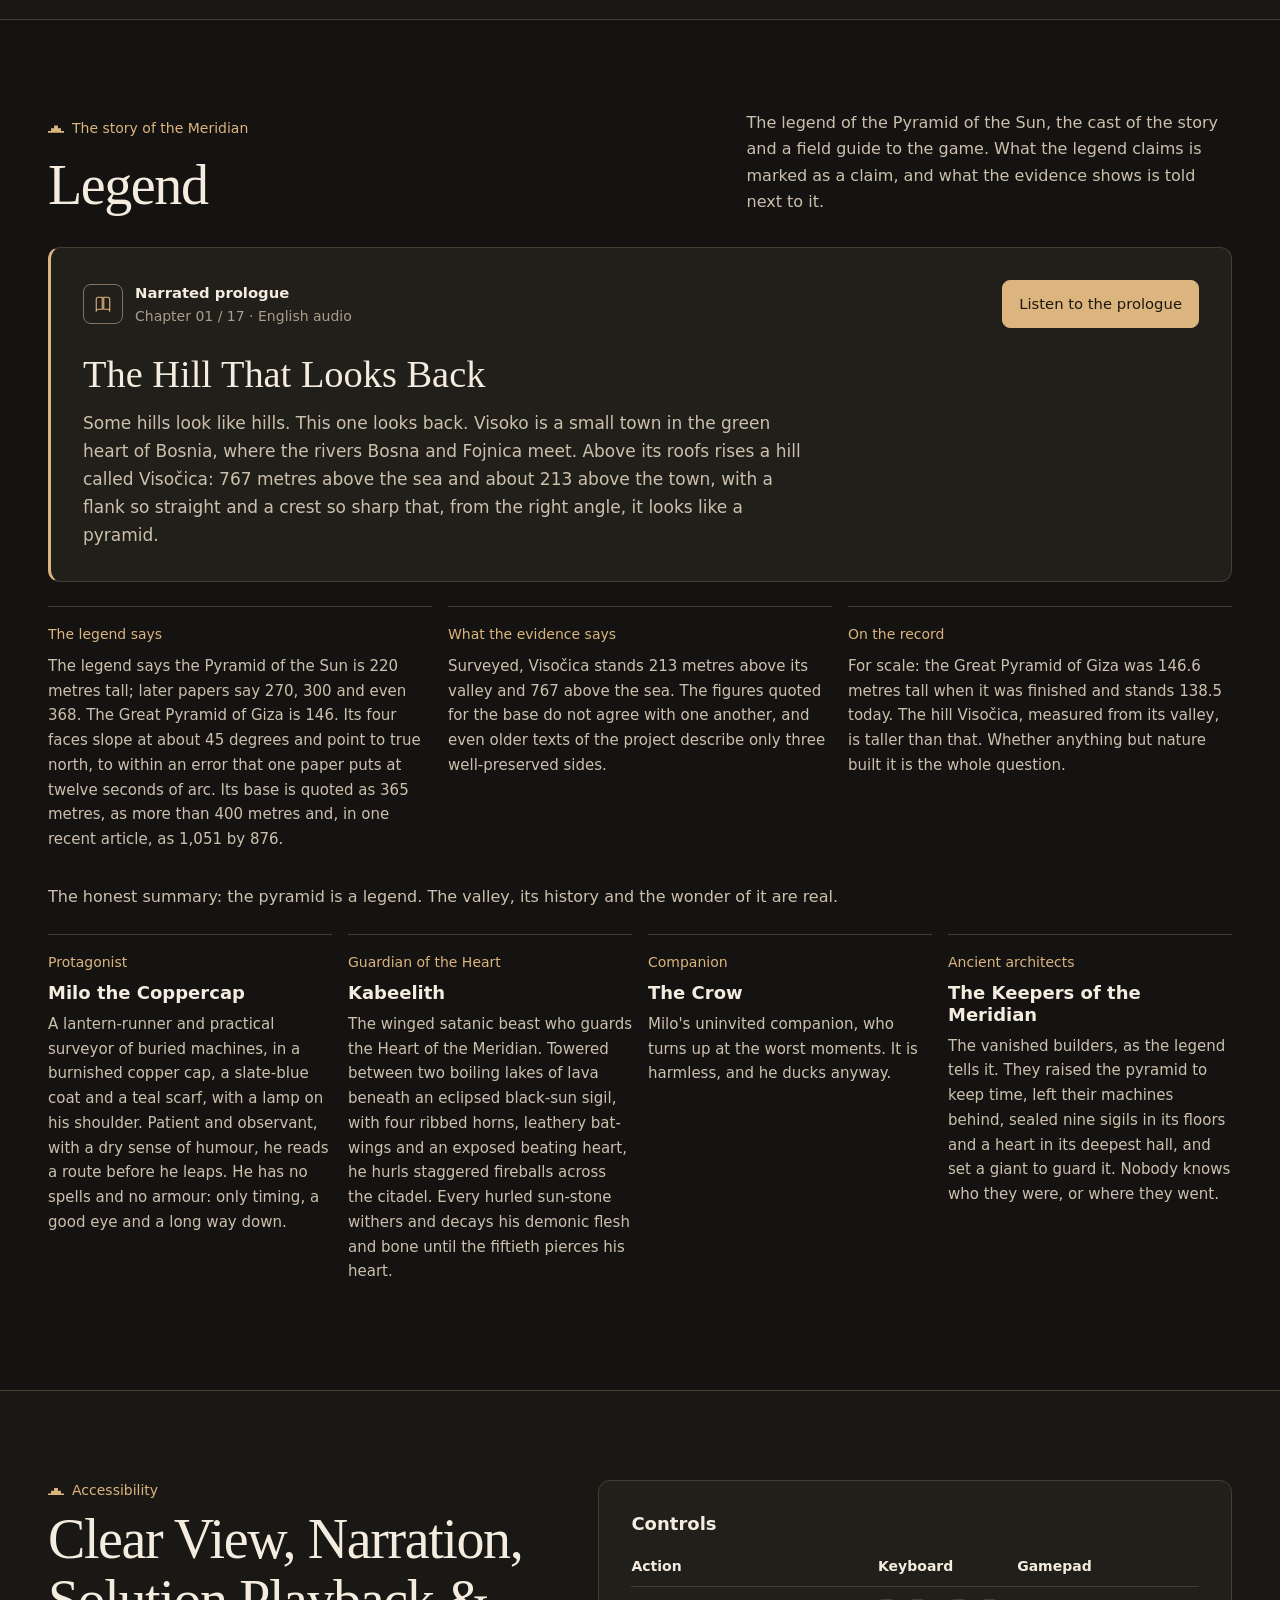
==== commit e124fbe2: "Show Microsoft Store icons in the header and download section Co-authored-by: Copilot <223556219+Cop" ====
--- a/index.html
+++ b/index.html
@@ -181,7 +181,7 @@
   <link rel="icon" type="image/png" sizes="128x128" href="assets/logos/RelicMaze-Logo-128x128.png">
   <link rel="apple-touch-icon" sizes="150x150" href="assets/logos/RelicMaze-Logo-150x150.png">
   <link rel="manifest" href="site.webmanifest">
-  <link rel="stylesheet" href="assets/css/styles.css?v=16">
+  <link rel="stylesheet" href="assets/css/styles.css?v=17">
 </head>
 <body data-page="home">
   <a href="#main-content" class="skip-link">Skip to main content</a>
@@ -200,7 +200,7 @@
       </nav>
 
       <div class="toolbar-actions">
-        <a href="#get-relicmaze" class="section-link toolbar-store" data-i18n="msstore_label">Microsoft Store</a>
+        <a href="#get-relicmaze" class="section-link toolbar-store"><span class="toolbar-store-label" data-i18n="msstore_label">Microsoft Store</span></a>
         <label class="language-picker" hidden>
           <span class="sr-only" data-i18n="btn_lang">Language</span>
           <select id="site-language"><option value="en">English</option></select>
--- a/assets/css/styles.css
+++ b/assets/css/styles.css
@@ -281,7 +281,14 @@
 }
 
 .menu-panel [aria-current], .footer-links [aria-current] { color: var(--accent); text-decoration: underline; }
-.toolbar-store { color: var(--accent); }
+.toolbar-store { gap: 8px; color: var(--accent); }
+.toolbar-store::before, .msstore-cta::before {
+  flex: 0 0 20px;
+  block-size: 20px;
+  background-color: currentColor;
+  mask: url("data:image/svg+xml,%3Csvg xmlns='http://www.w3.org/2000/svg' viewBox='0 0 24 24'%3E%3Cpath fill='none' stroke='black' stroke-width='1.5' stroke-linejoin='round' d='M5 7h14l1 14H4L5 7zM9 7V6a3 3 0 0 1 6 0v1'/%3E%3Cpath d='M8.5 11h3v3h-3zm4 0h3v3h-3zm-4 4h3v3h-3zm4 0h3v3h-3z'/%3E%3C/svg%3E") center / contain no-repeat;
+  content: "";
+}
 .language-picker select { inline-size: 112px; font-size: .875rem; }
 .language-error {
   position: absolute;
@@ -920,6 +927,10 @@
 }
 
 @media (forced-colors: active) {
+  .toolbar-store::before, .msstore-cta::before {
+    forced-color-adjust: none;
+    background-color: LinkText;
+  }
   .msstore-cta.is-pulsing:not(:hover, :focus) { animation: none; }
 }
 
@@ -1050,7 +1061,7 @@
 }
 
 @media (max-width: 960px) {
-  .toolbar-sections, .toolbar-store { display: none; }
+  .toolbar-sections { display: none; }
   .stats-grid { grid-template-columns: repeat(3, minmax(0, 1fr)); gap: 12px 0; }
   .stat-card:nth-child(3n + 1) { border-inline-start: 0; padding-inline-start: 0; }
   .walkthrough-grid, .relics-grid, .gallery-grid, .cast-grid, .enemies-grid, .engine-proofs-grid {
@@ -1078,12 +1089,22 @@
   .recovery-survey { inline-size: min(70%, 280px); }
   .controls-table { table-layout: fixed; }
   .language-picker select { inline-size: min(28vw, 112px); }
+  .toolbar-store { flex: none; justify-content: center; inline-size: 44px; padding: 0; }
+  .toolbar-store-label {
+    position: absolute;
+    inline-size: 1px;
+    block-size: 1px;
+    overflow: hidden;
+    clip-path: inset(50%);
+    white-space: nowrap;
+  }
   .menu-panel { padding: 8px; }
 }
 
 @media (max-width: 460px) {
   .toolbar-inner { gap: 8px; }
-  .toolbar-actions { flex-wrap: nowrap; }
+  .toolbar-actions { flex-wrap: nowrap; min-inline-size: 0; }
+  .language-picker { min-inline-size: 0; }
   .top-toolbar .brand-link { font-size: 1.125rem; }
   .top-toolbar .brand-crest { inline-size: 28px; }
   .hero .cta-row { display: grid; grid-template-columns: repeat(2, minmax(0, 1fr)); inline-size: 100%; align-items: stretch; }
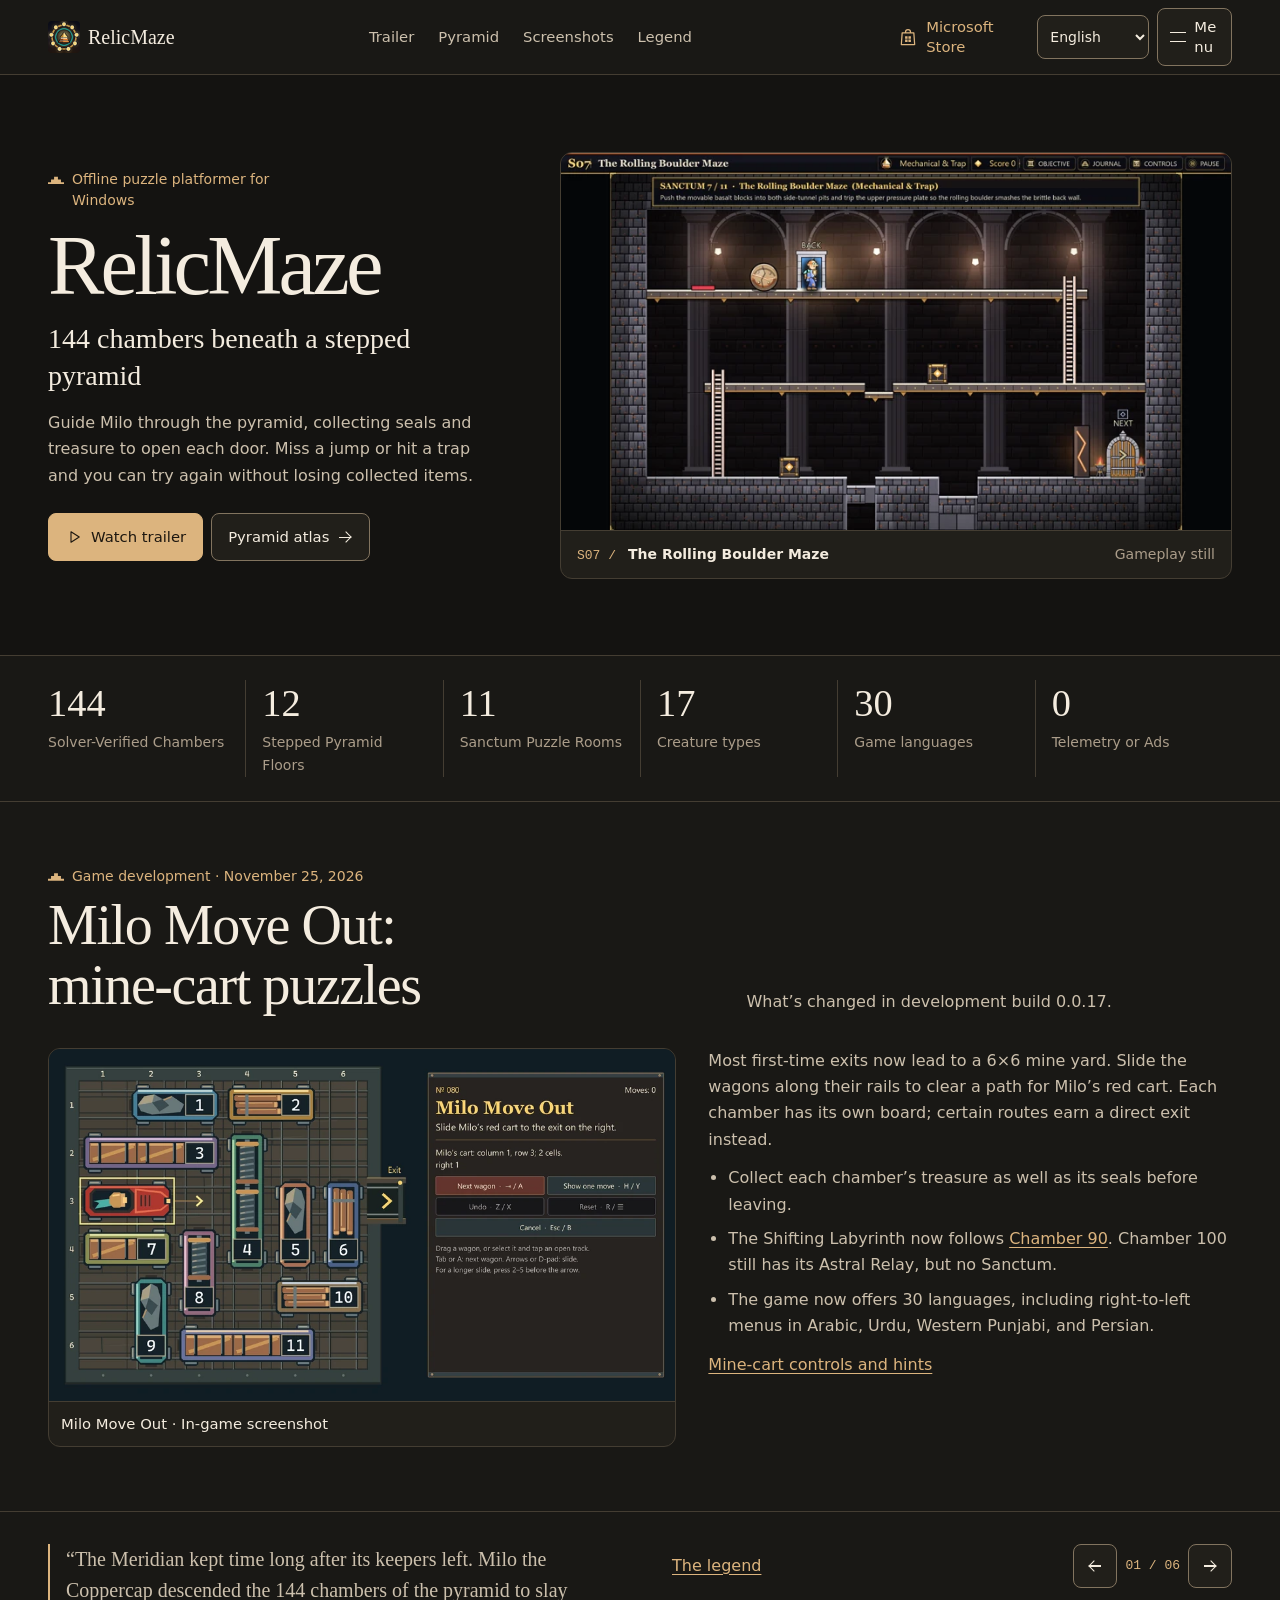
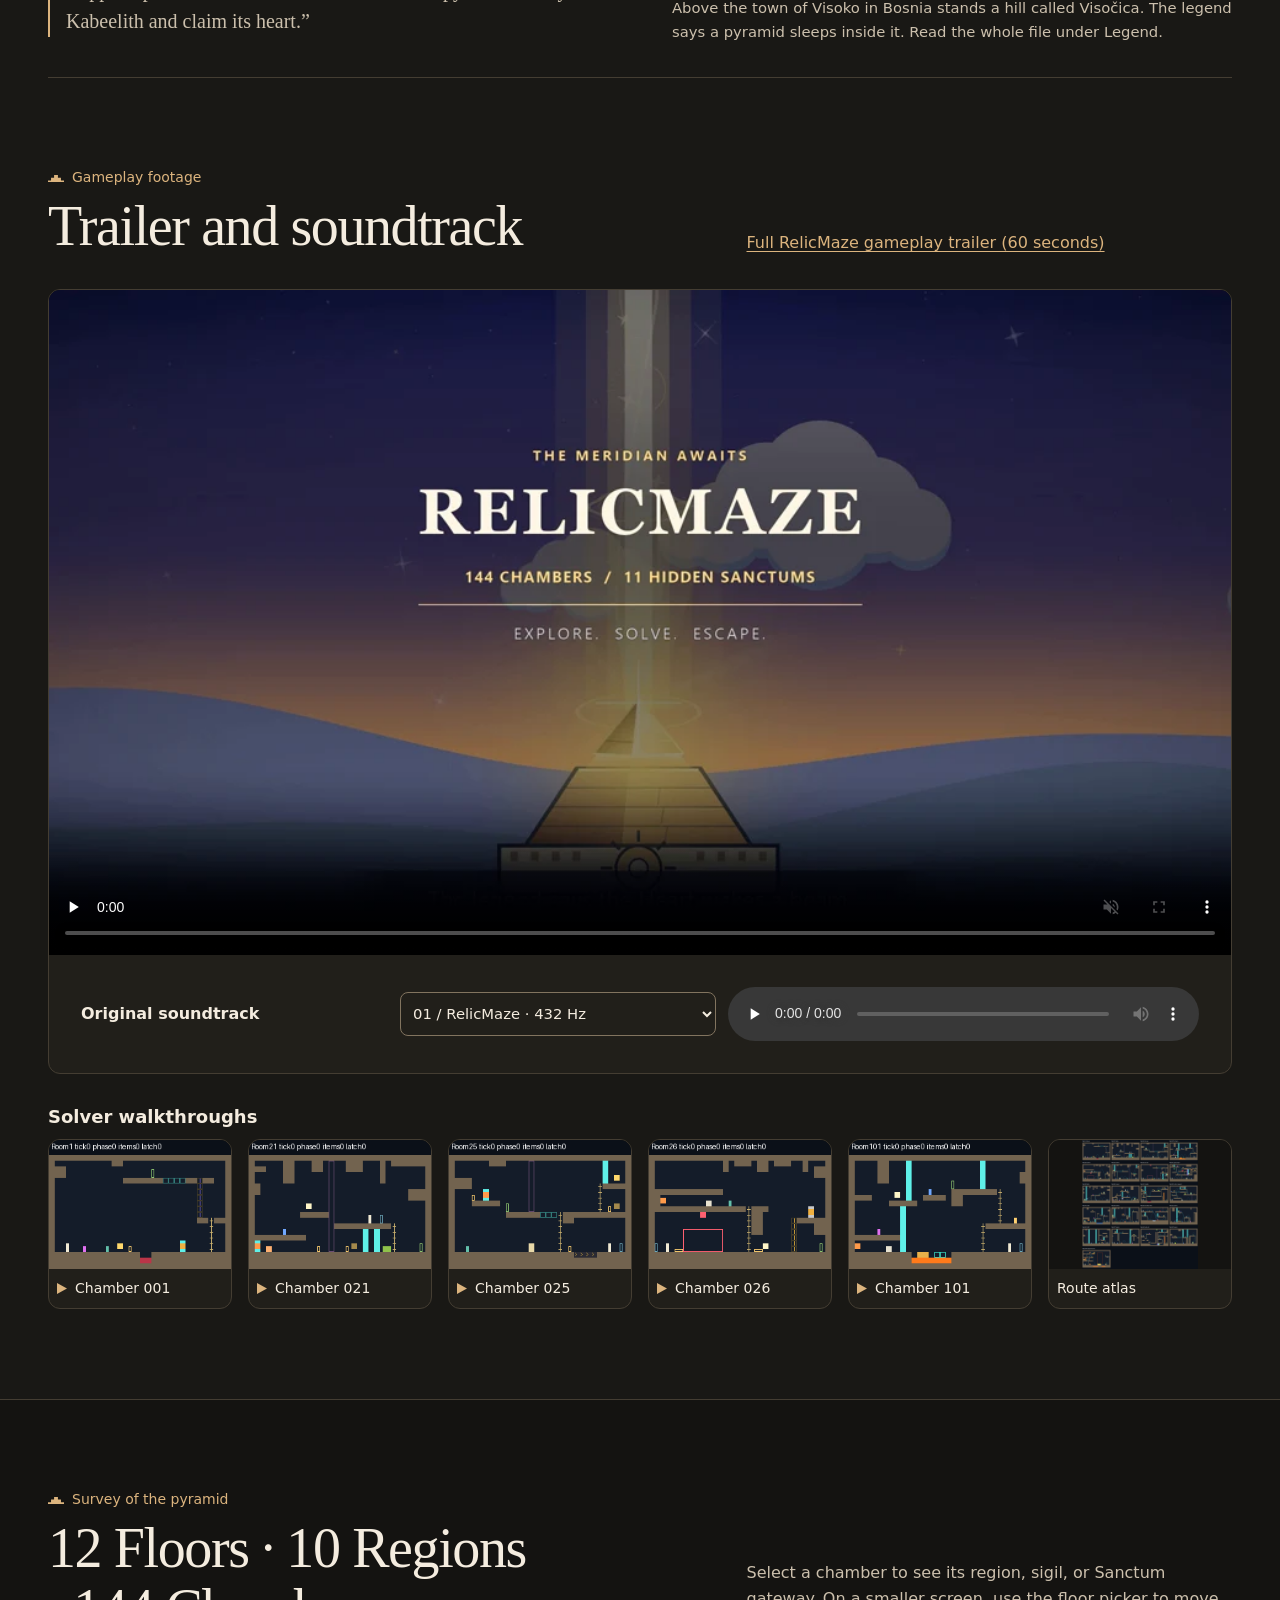
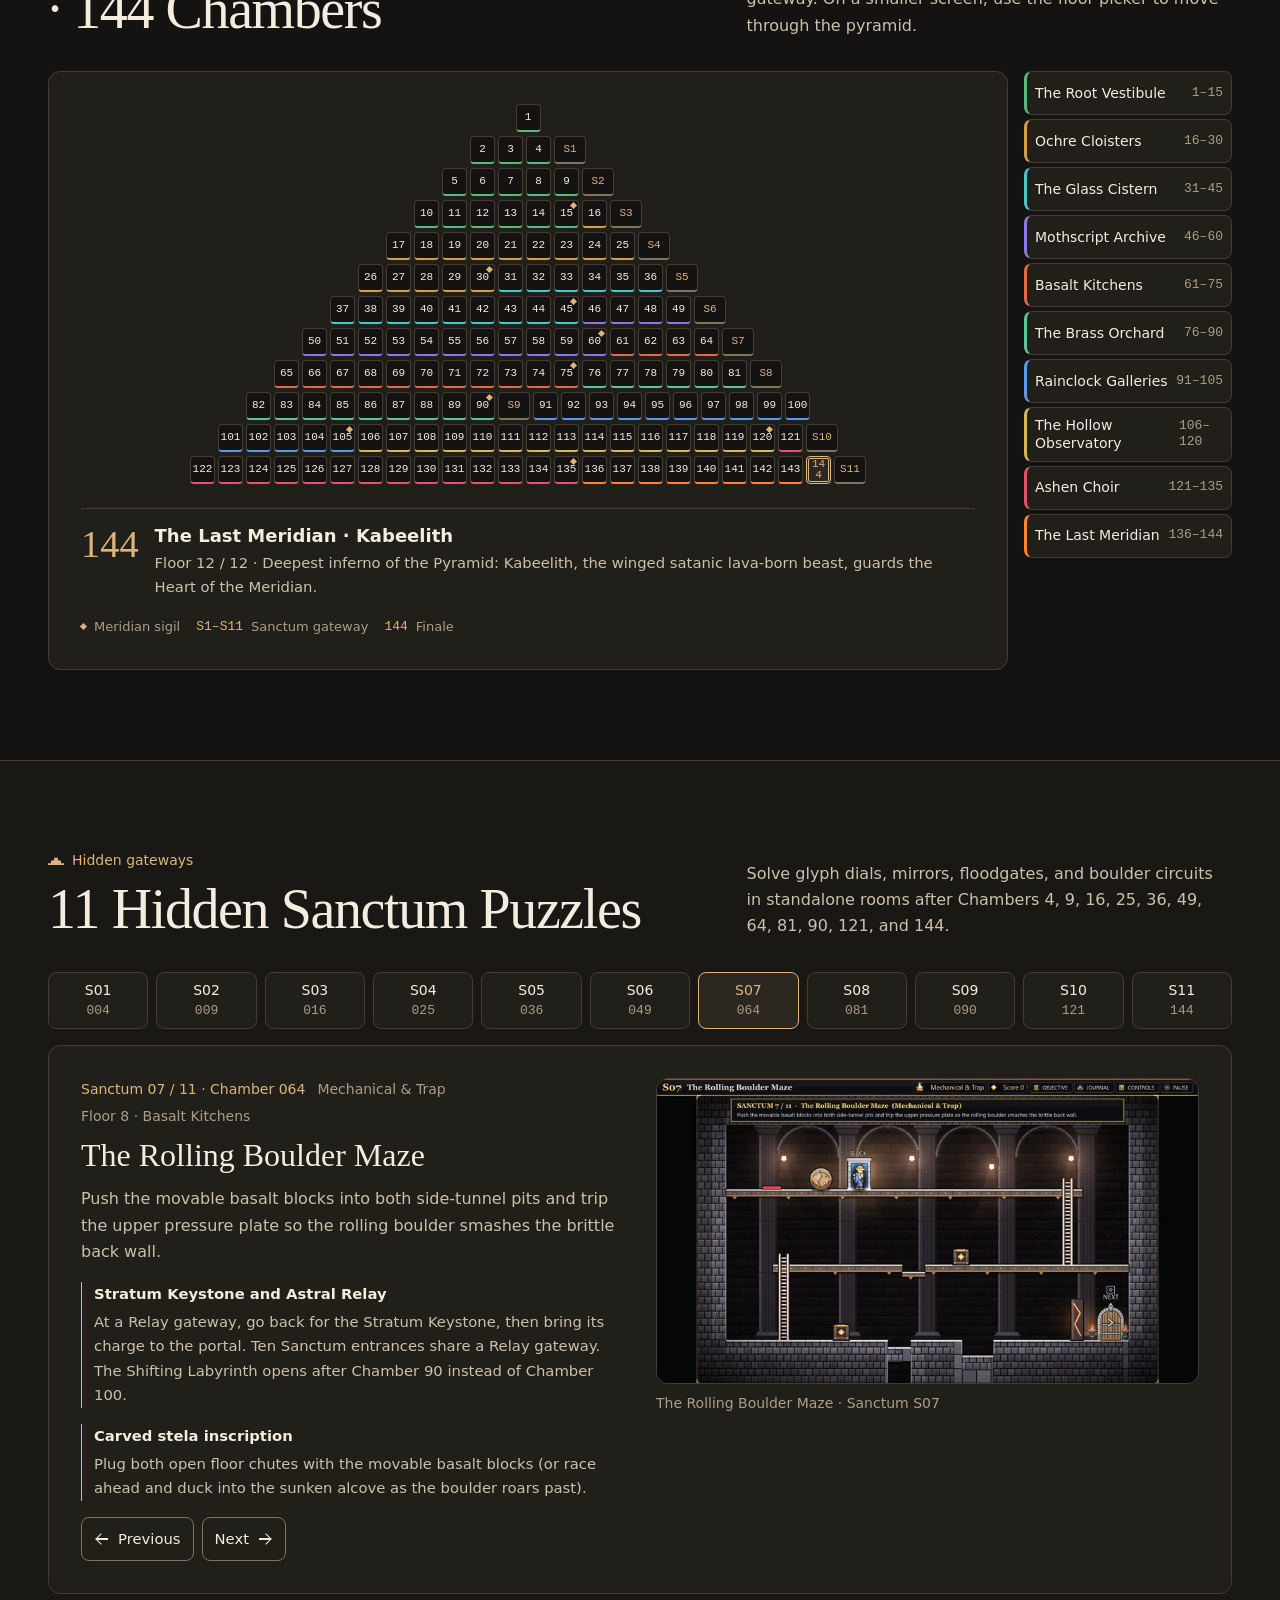
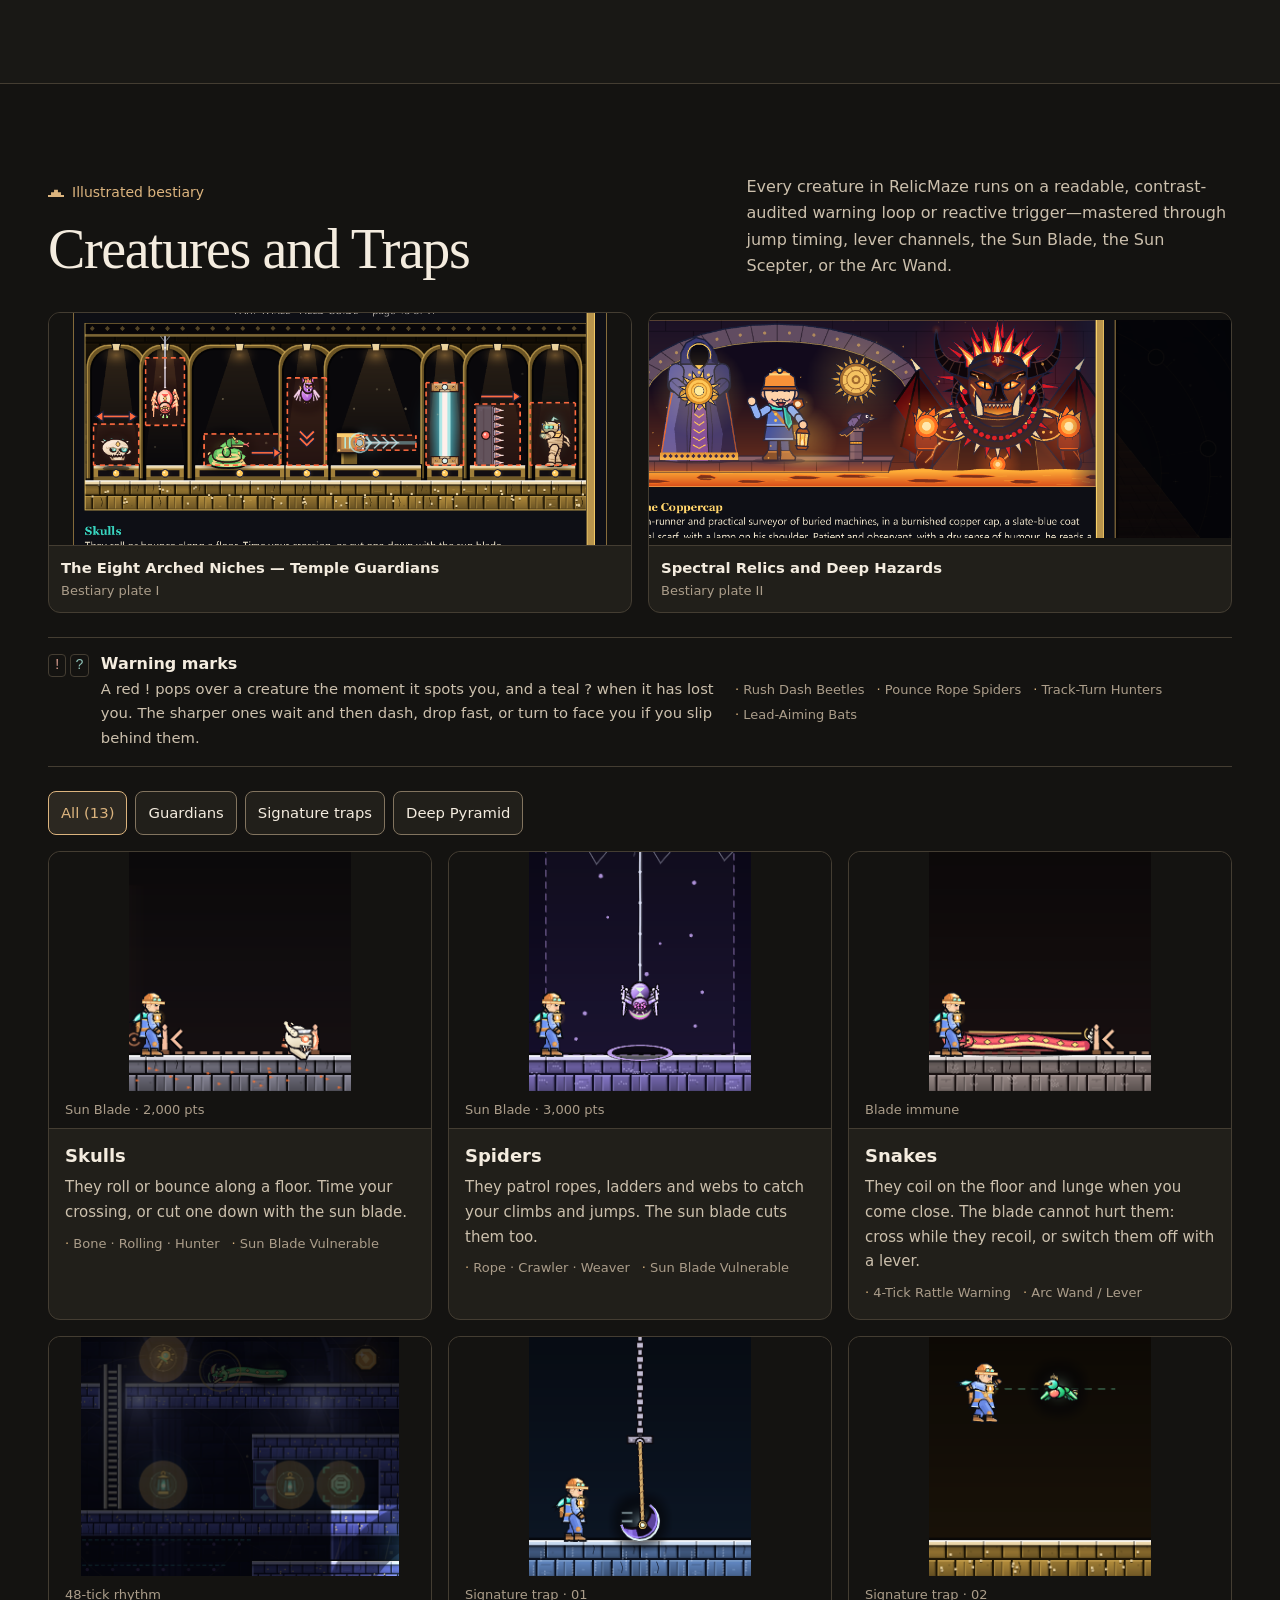
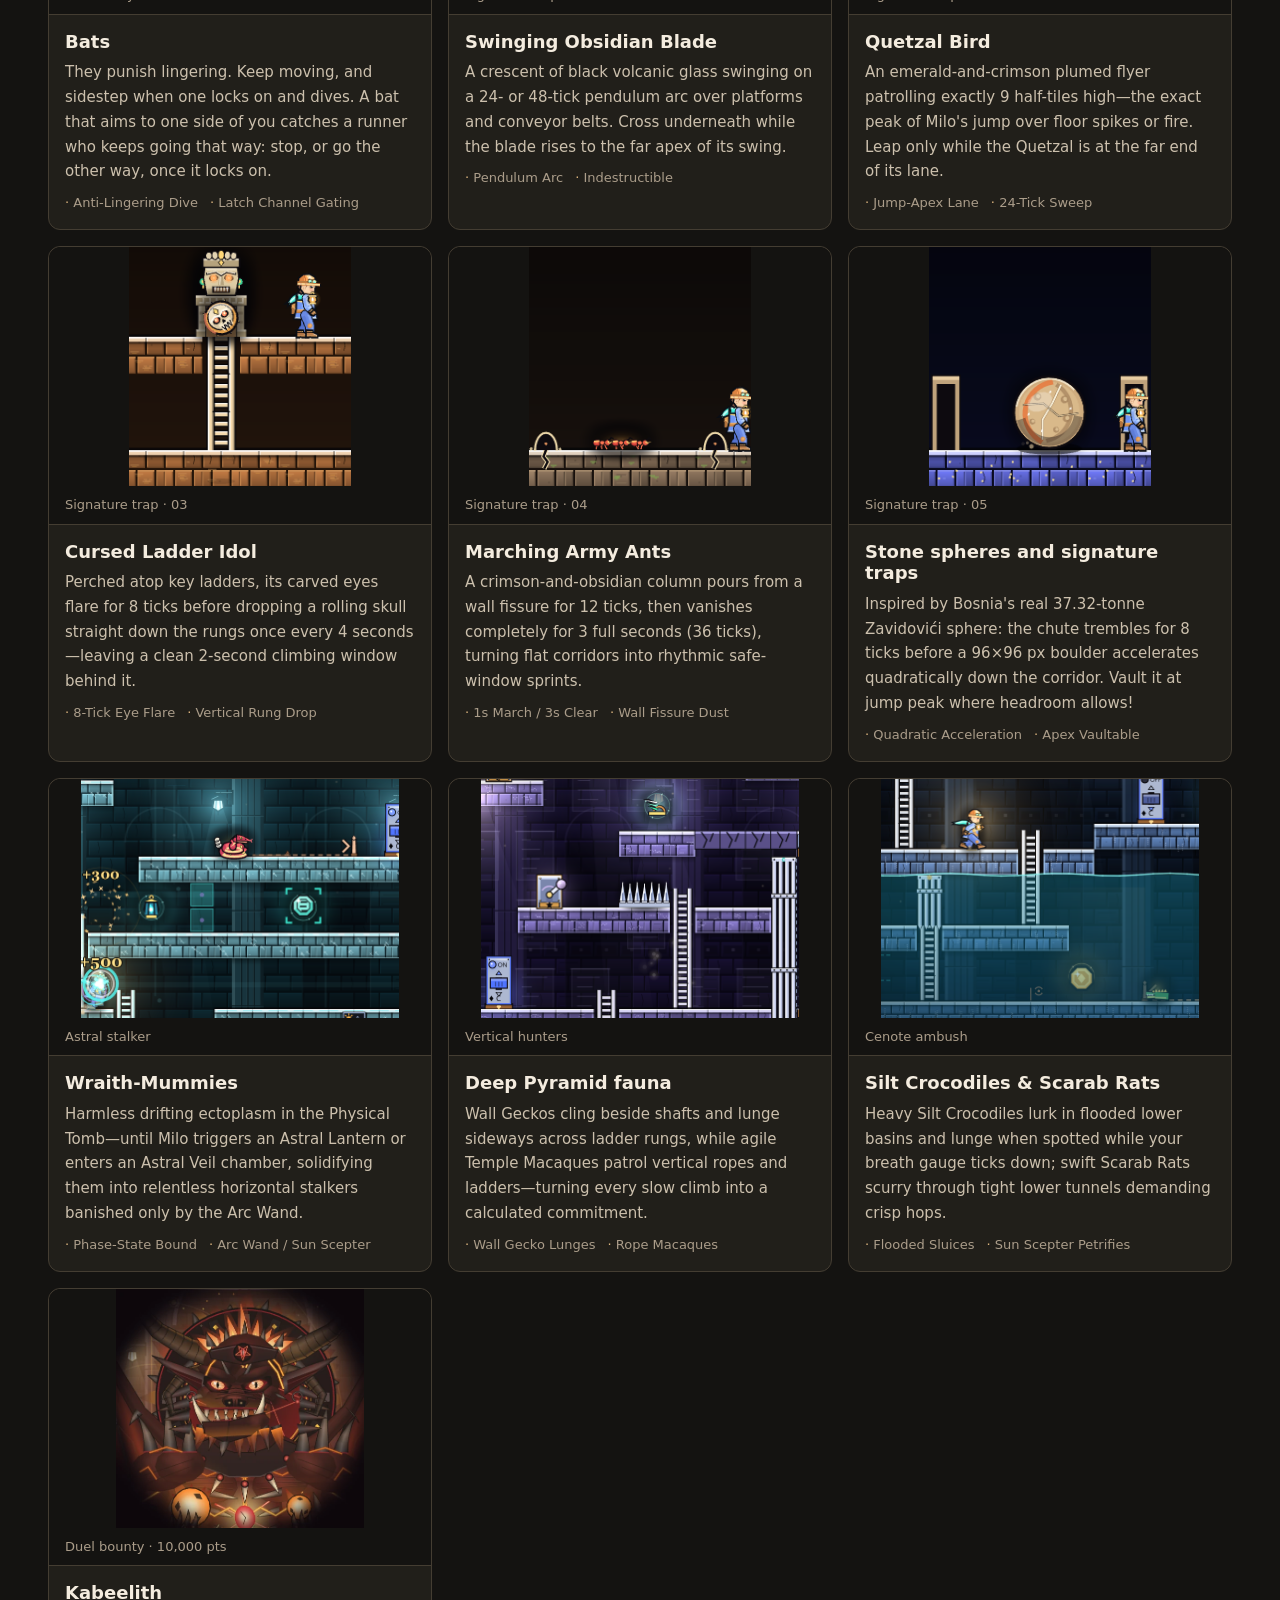
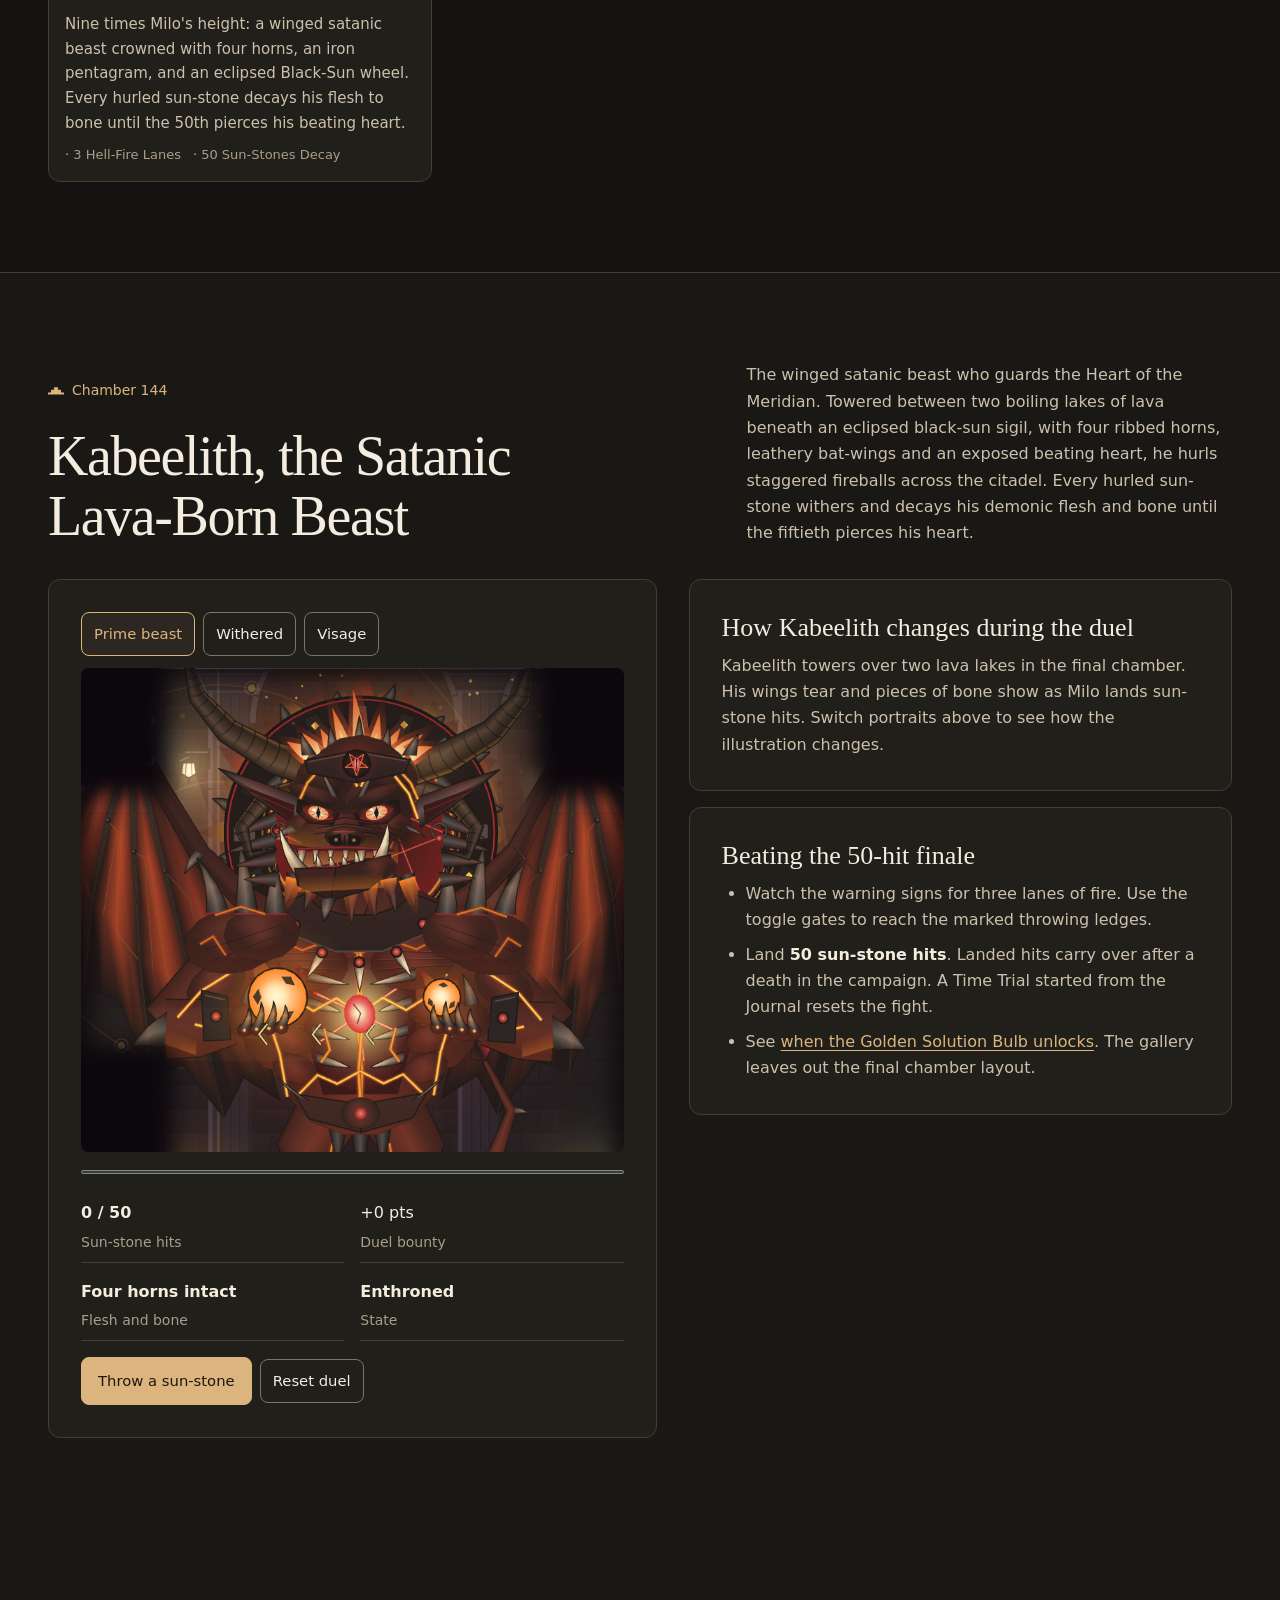
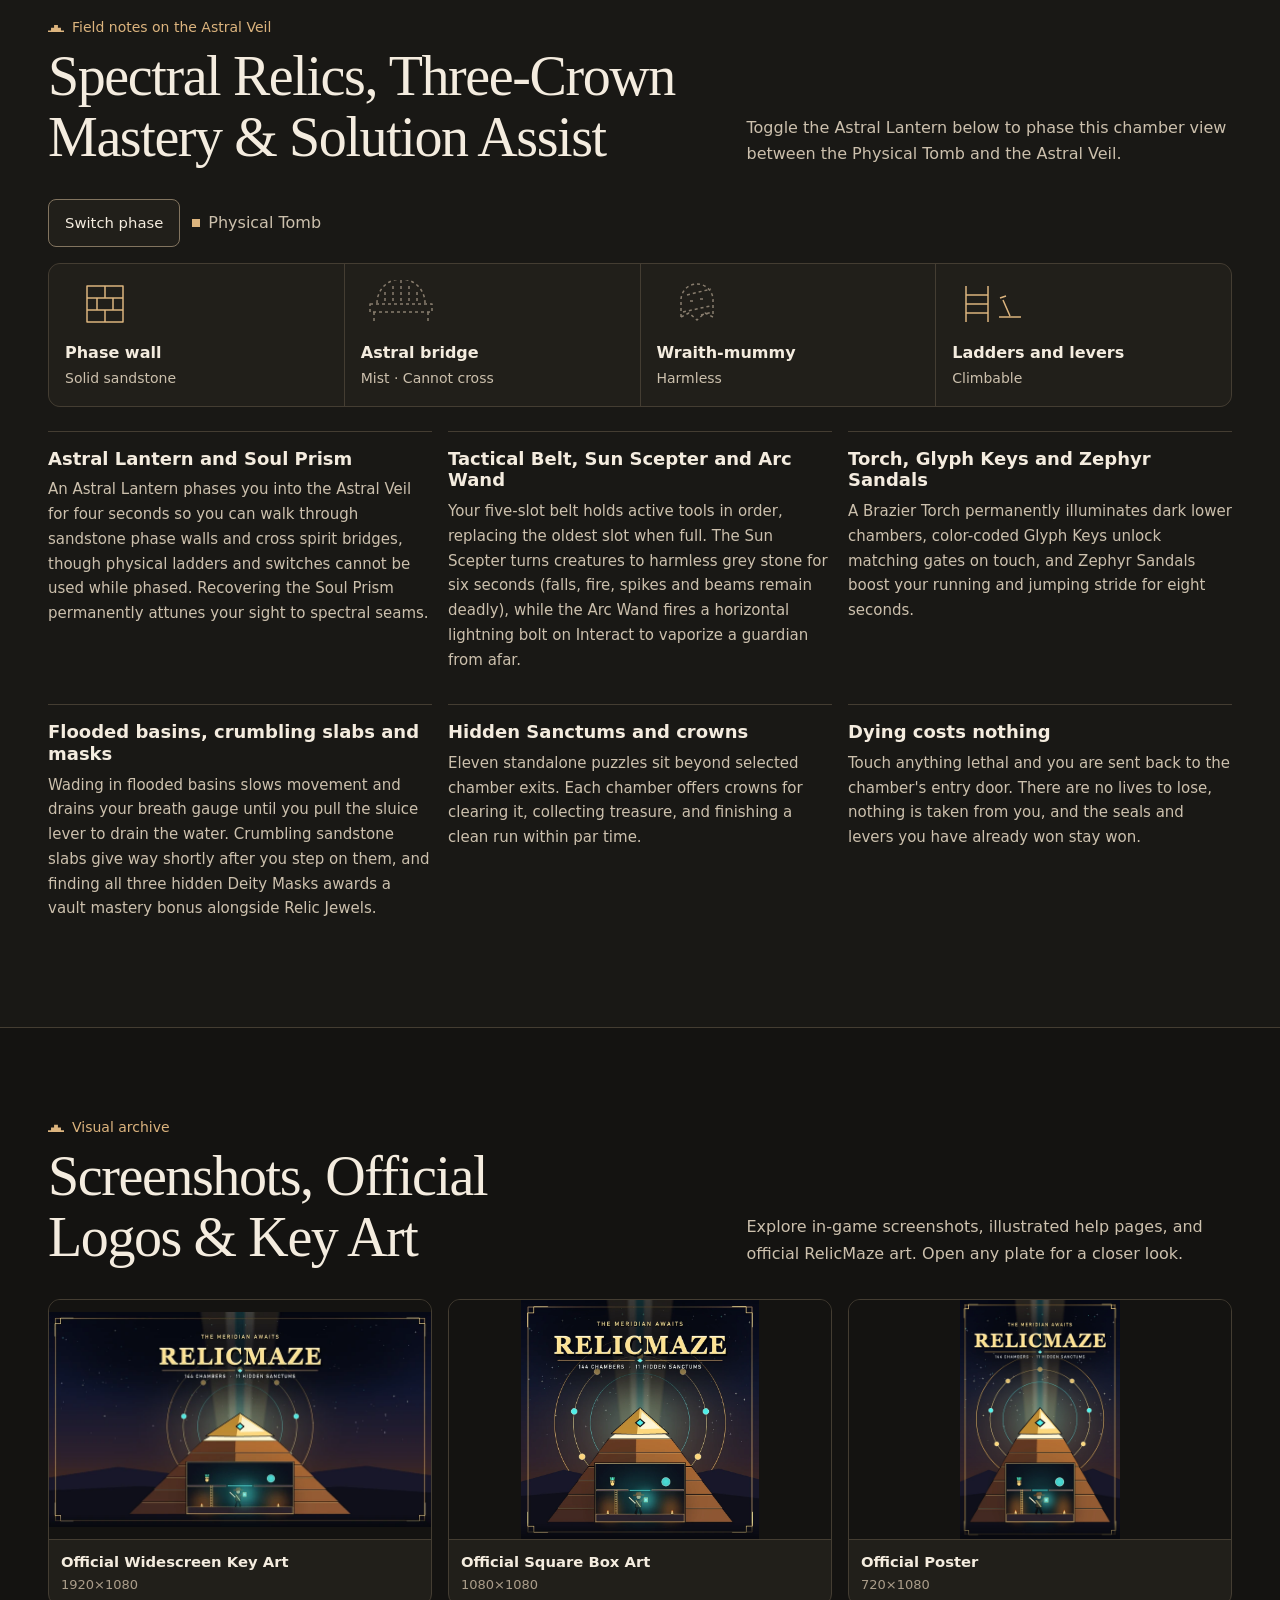
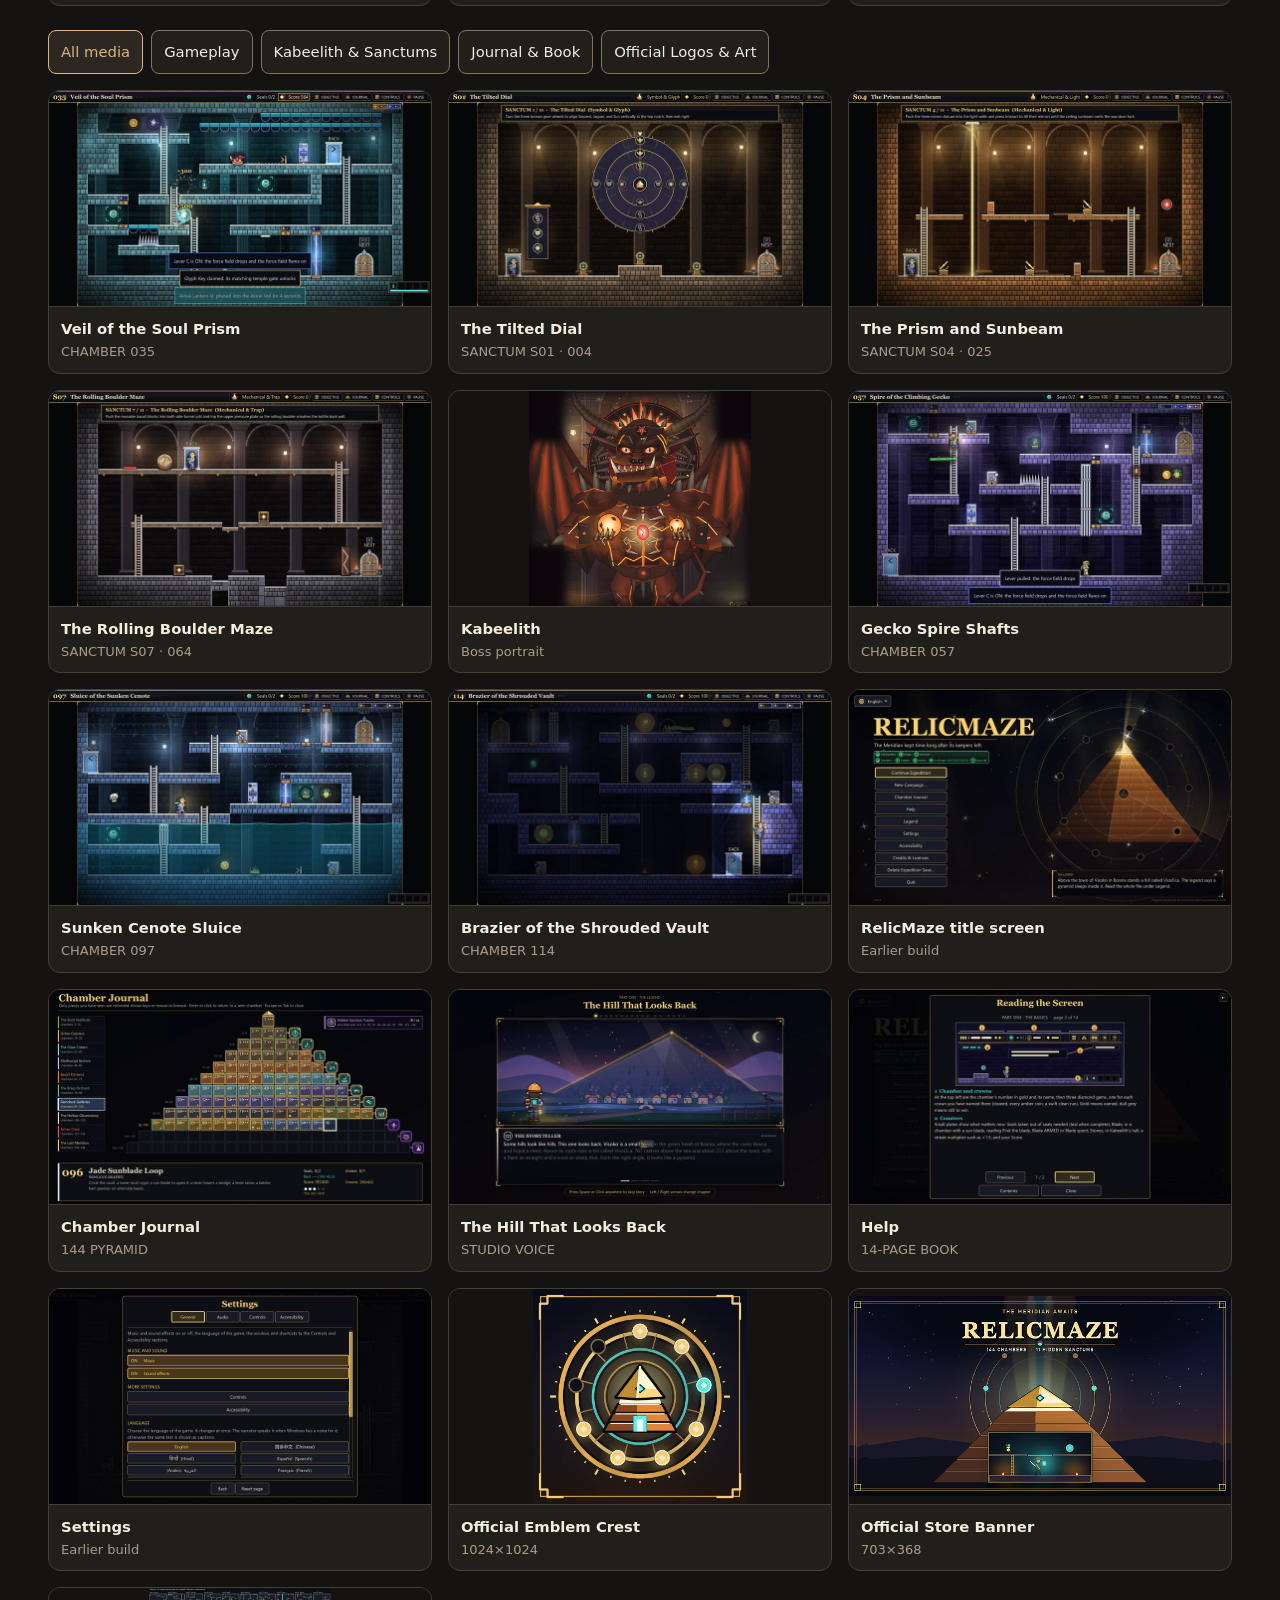
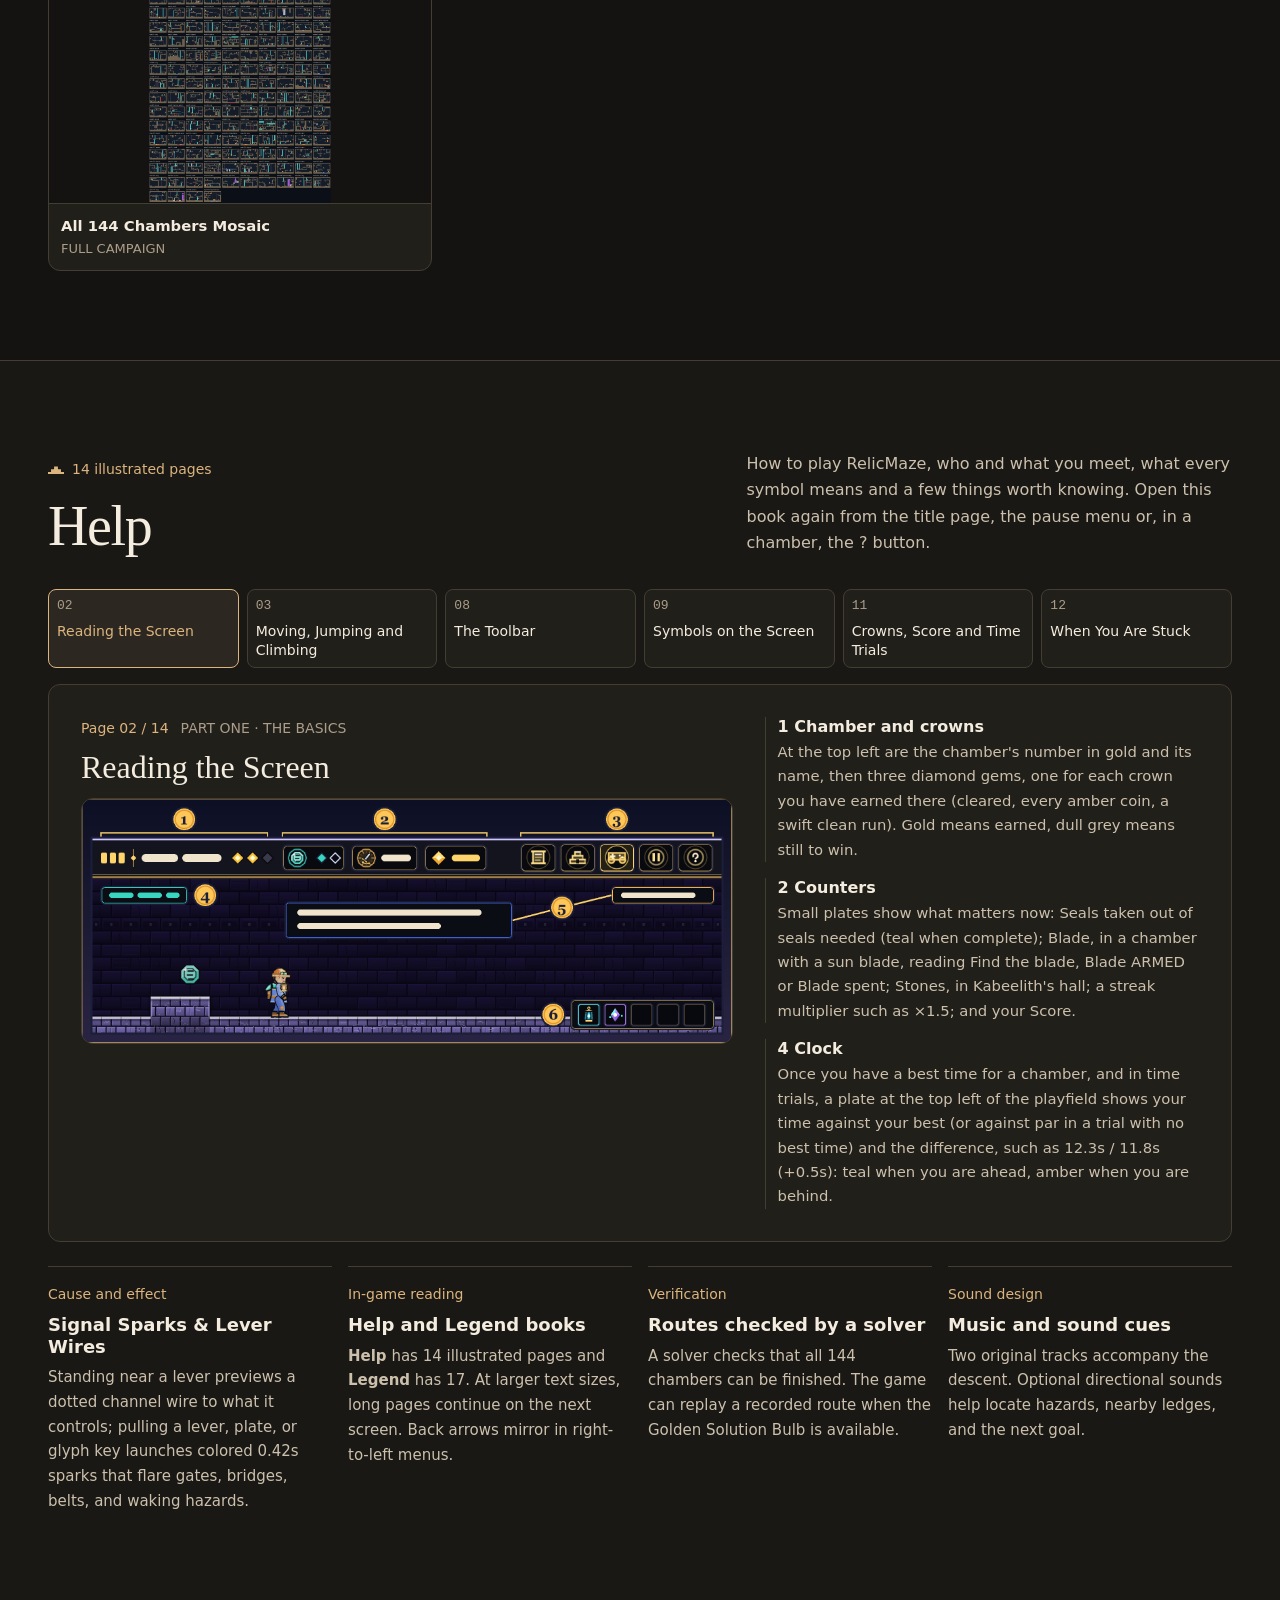
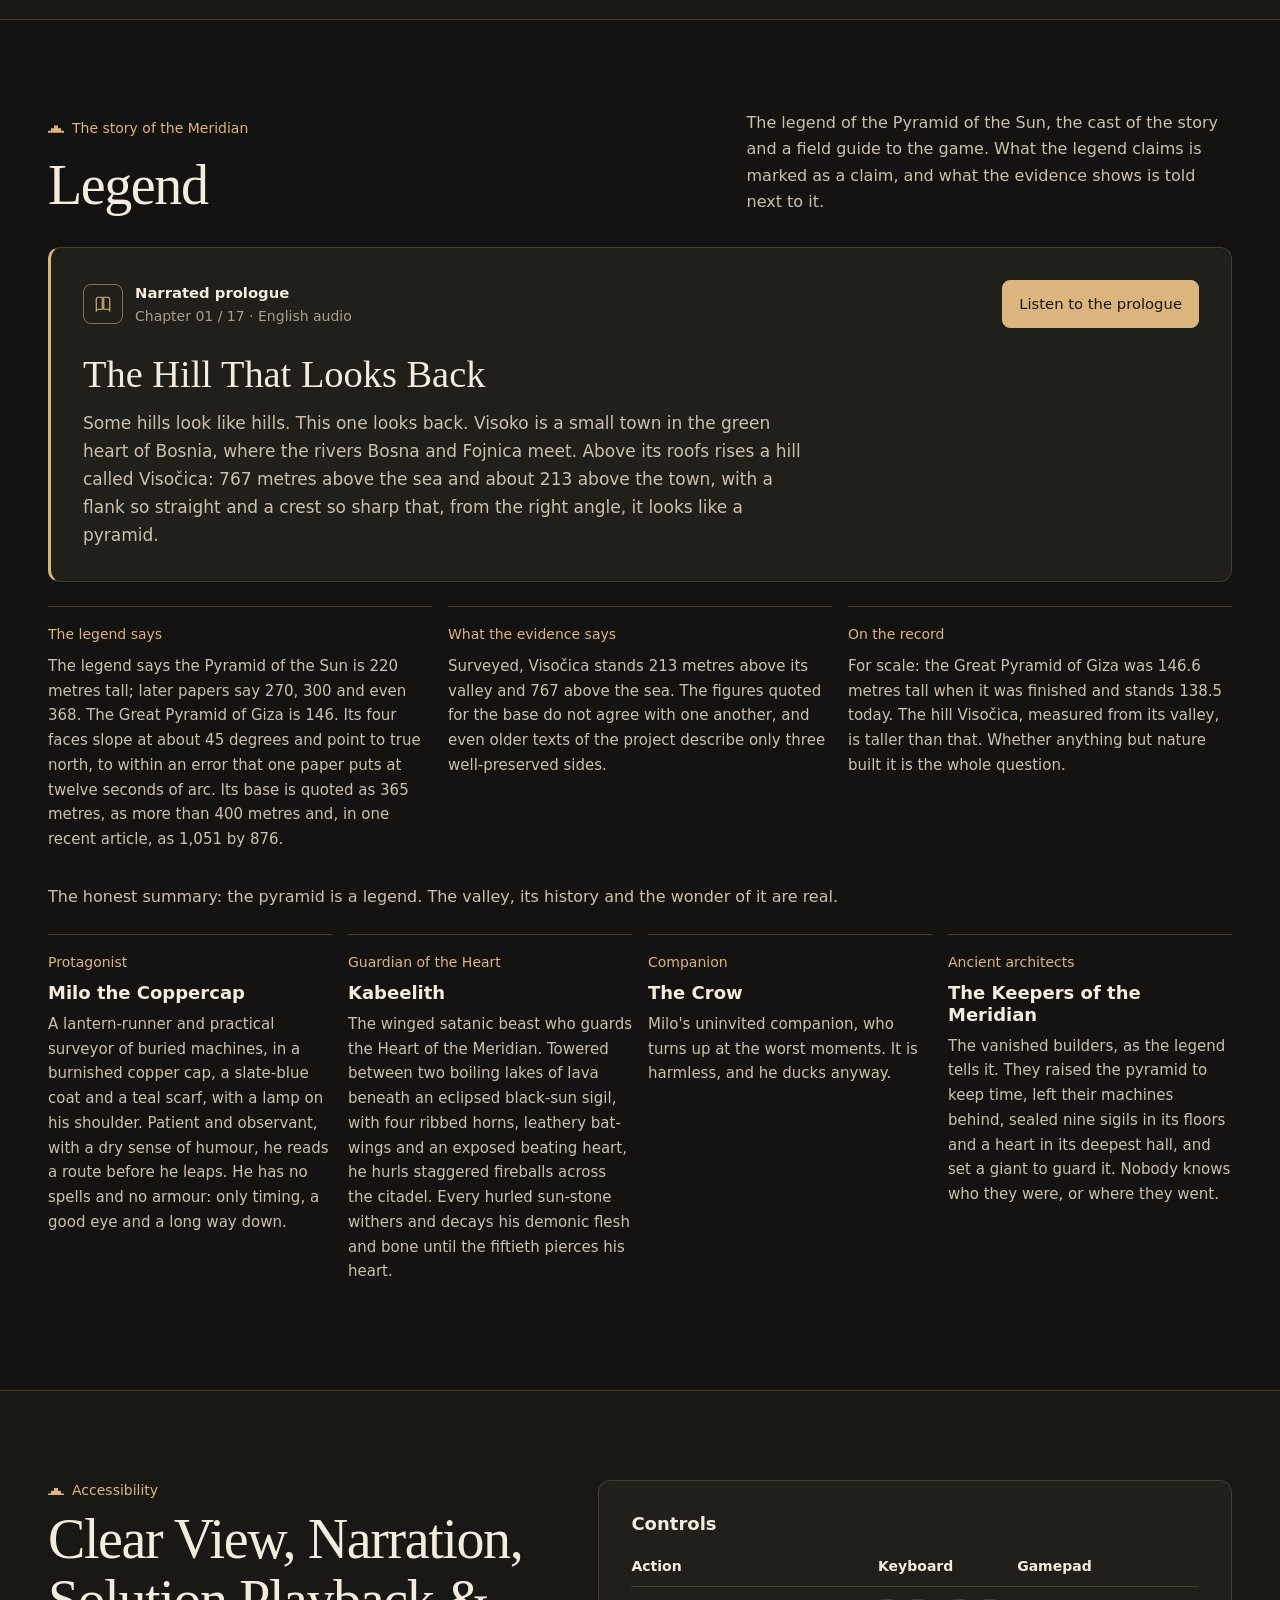
==== commit a2583db3: "Point Microsoft Store button to product page Co-authored-by: Copilot <223556219+Copilot@users.norepl" ====
--- a/index.html
+++ b/index.html
@@ -1371,7 +1371,7 @@
           </div>
 
           <a
-            href="https://apps.microsoft.com/search?query=RelicMaze"
+            href="https://apps.microsoft.com/detail/9P4S64W8SWZR?hl=en-us&amp;ocid=pdpshare"
             target="_blank"
             rel="noopener noreferrer"
             class="btn-primary msstore-cta"
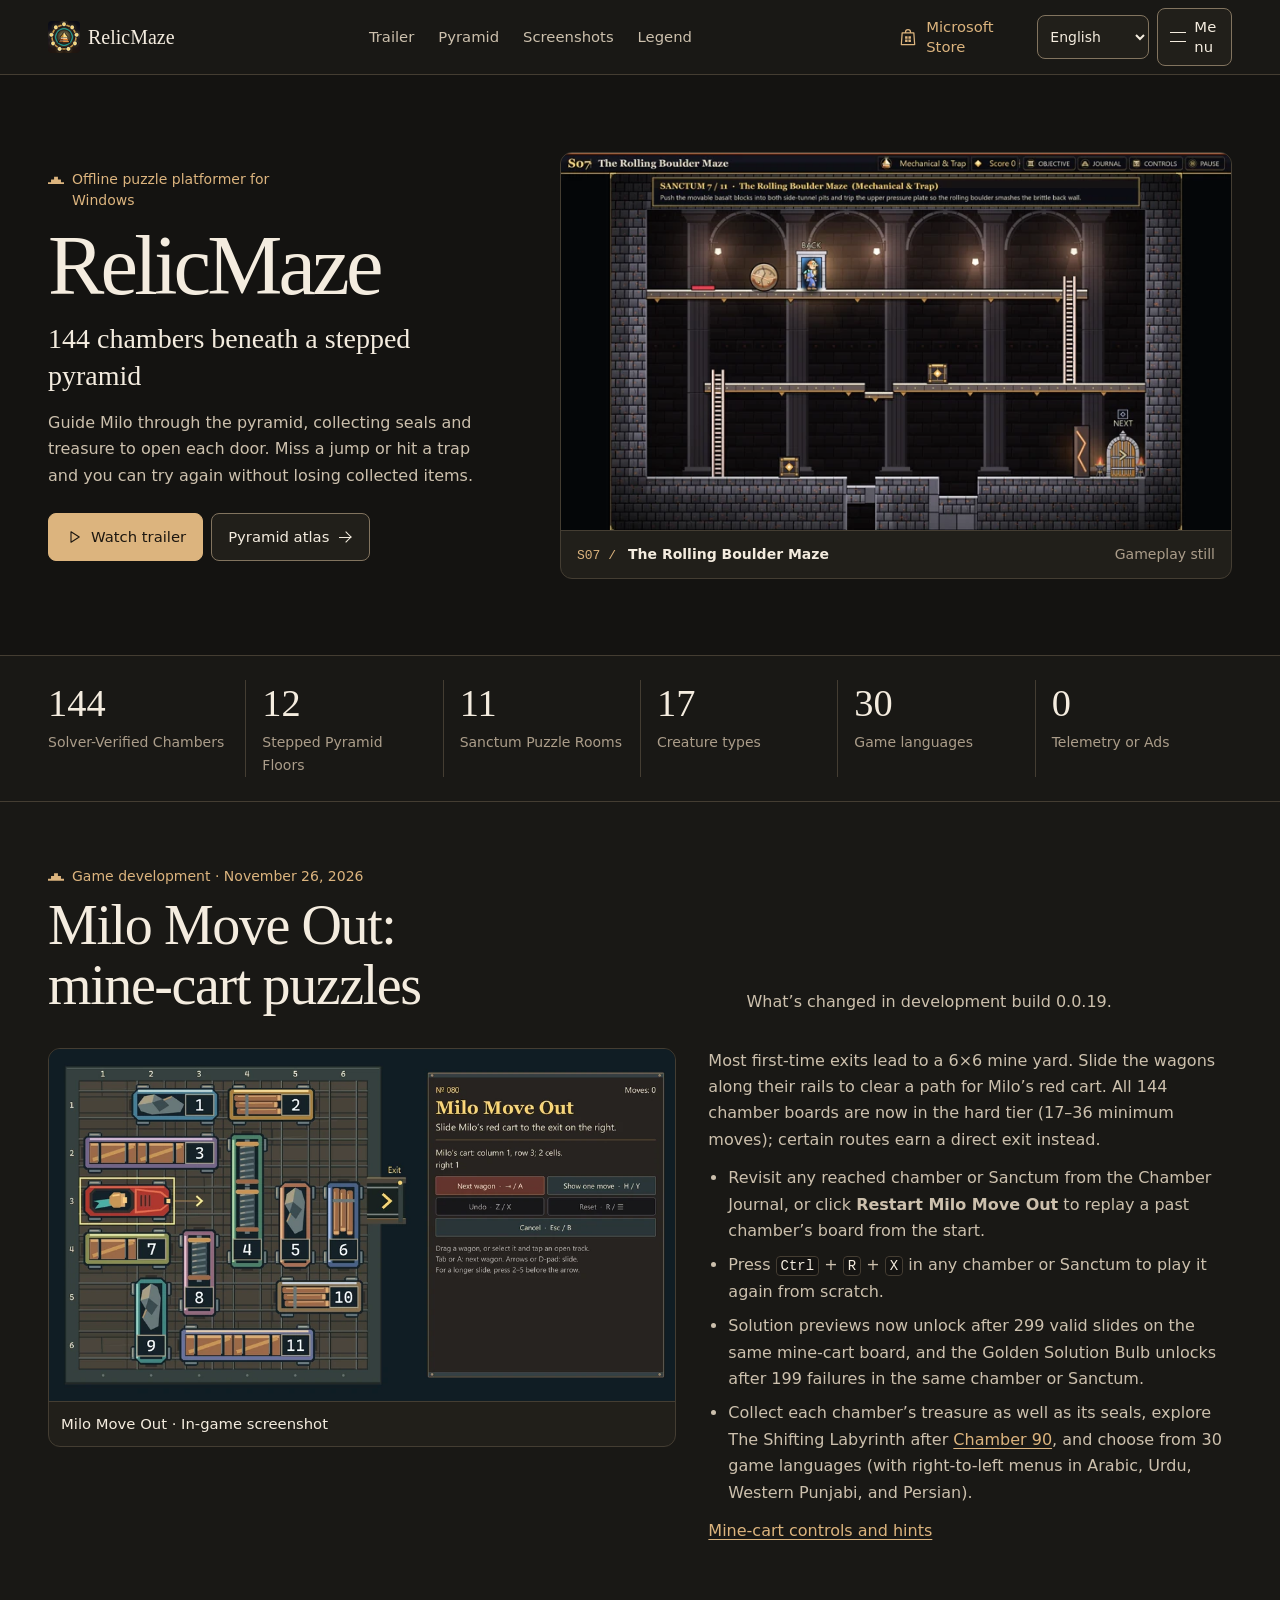
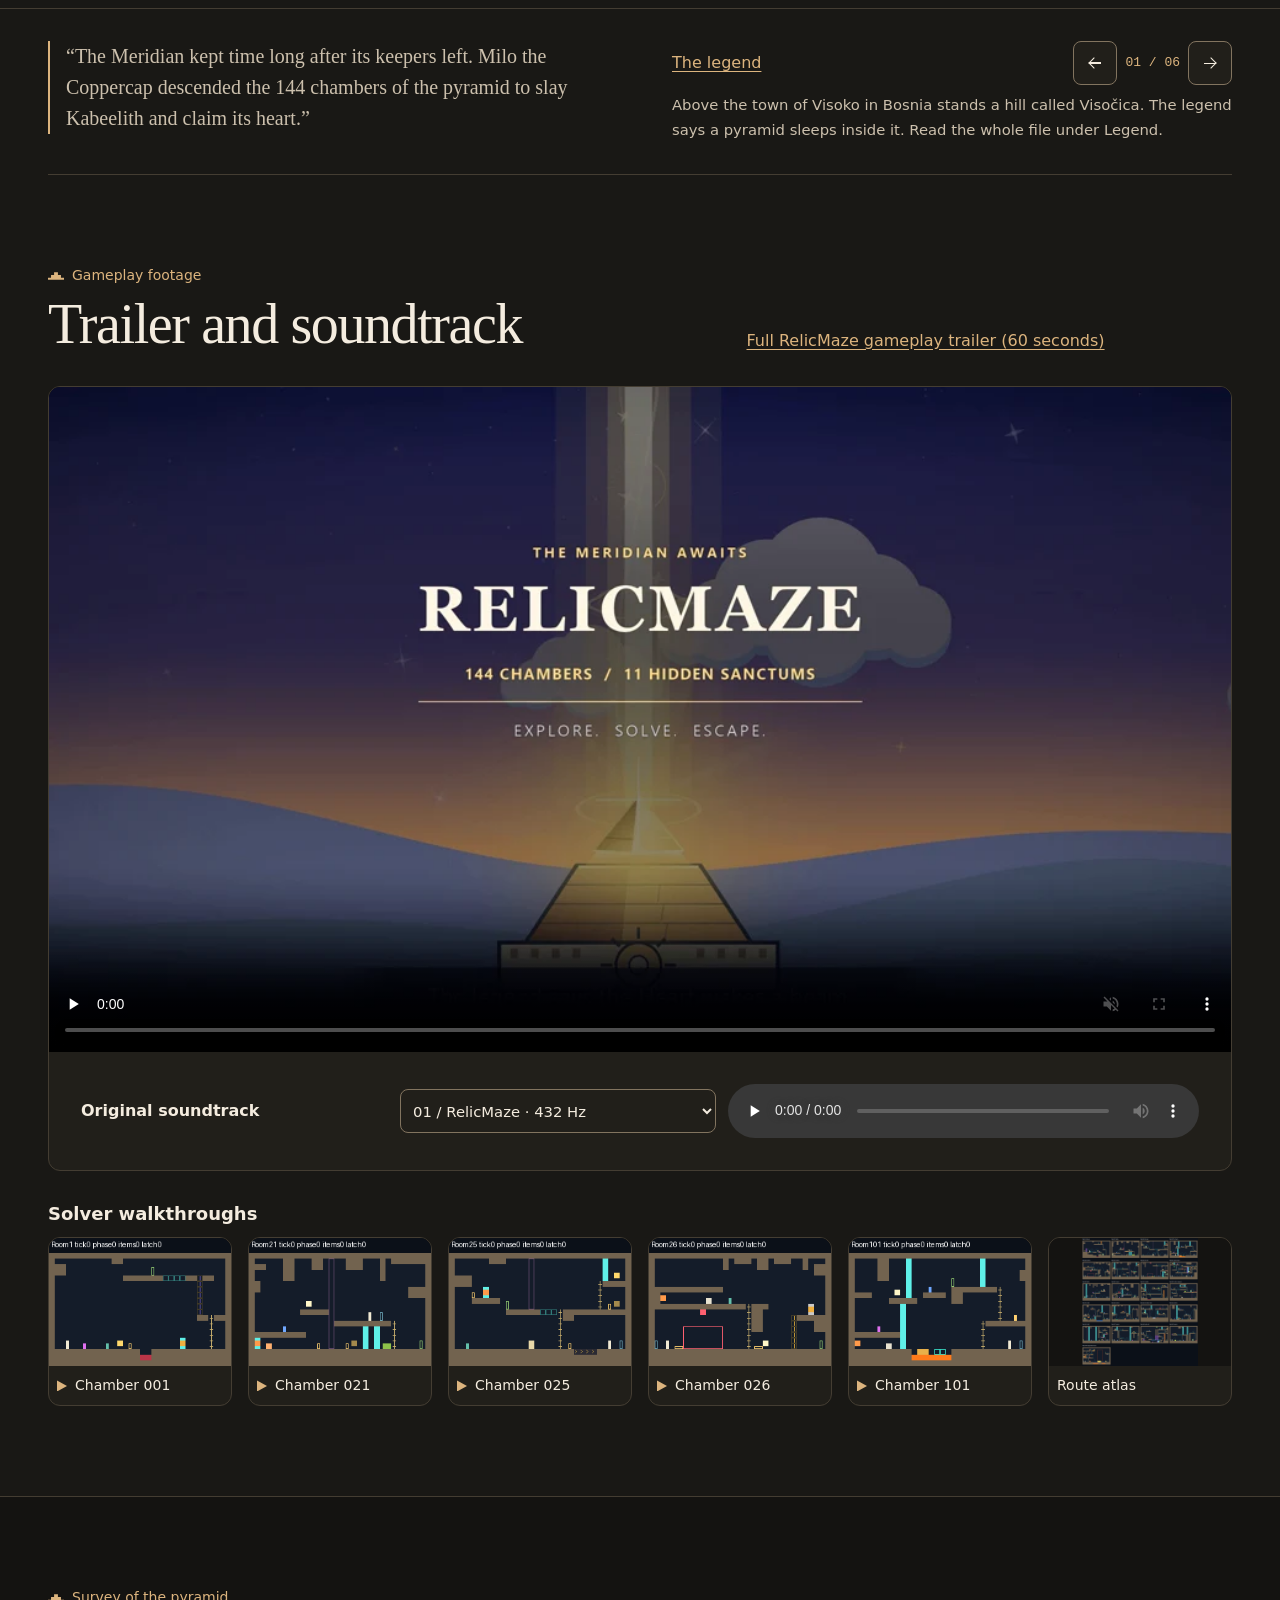
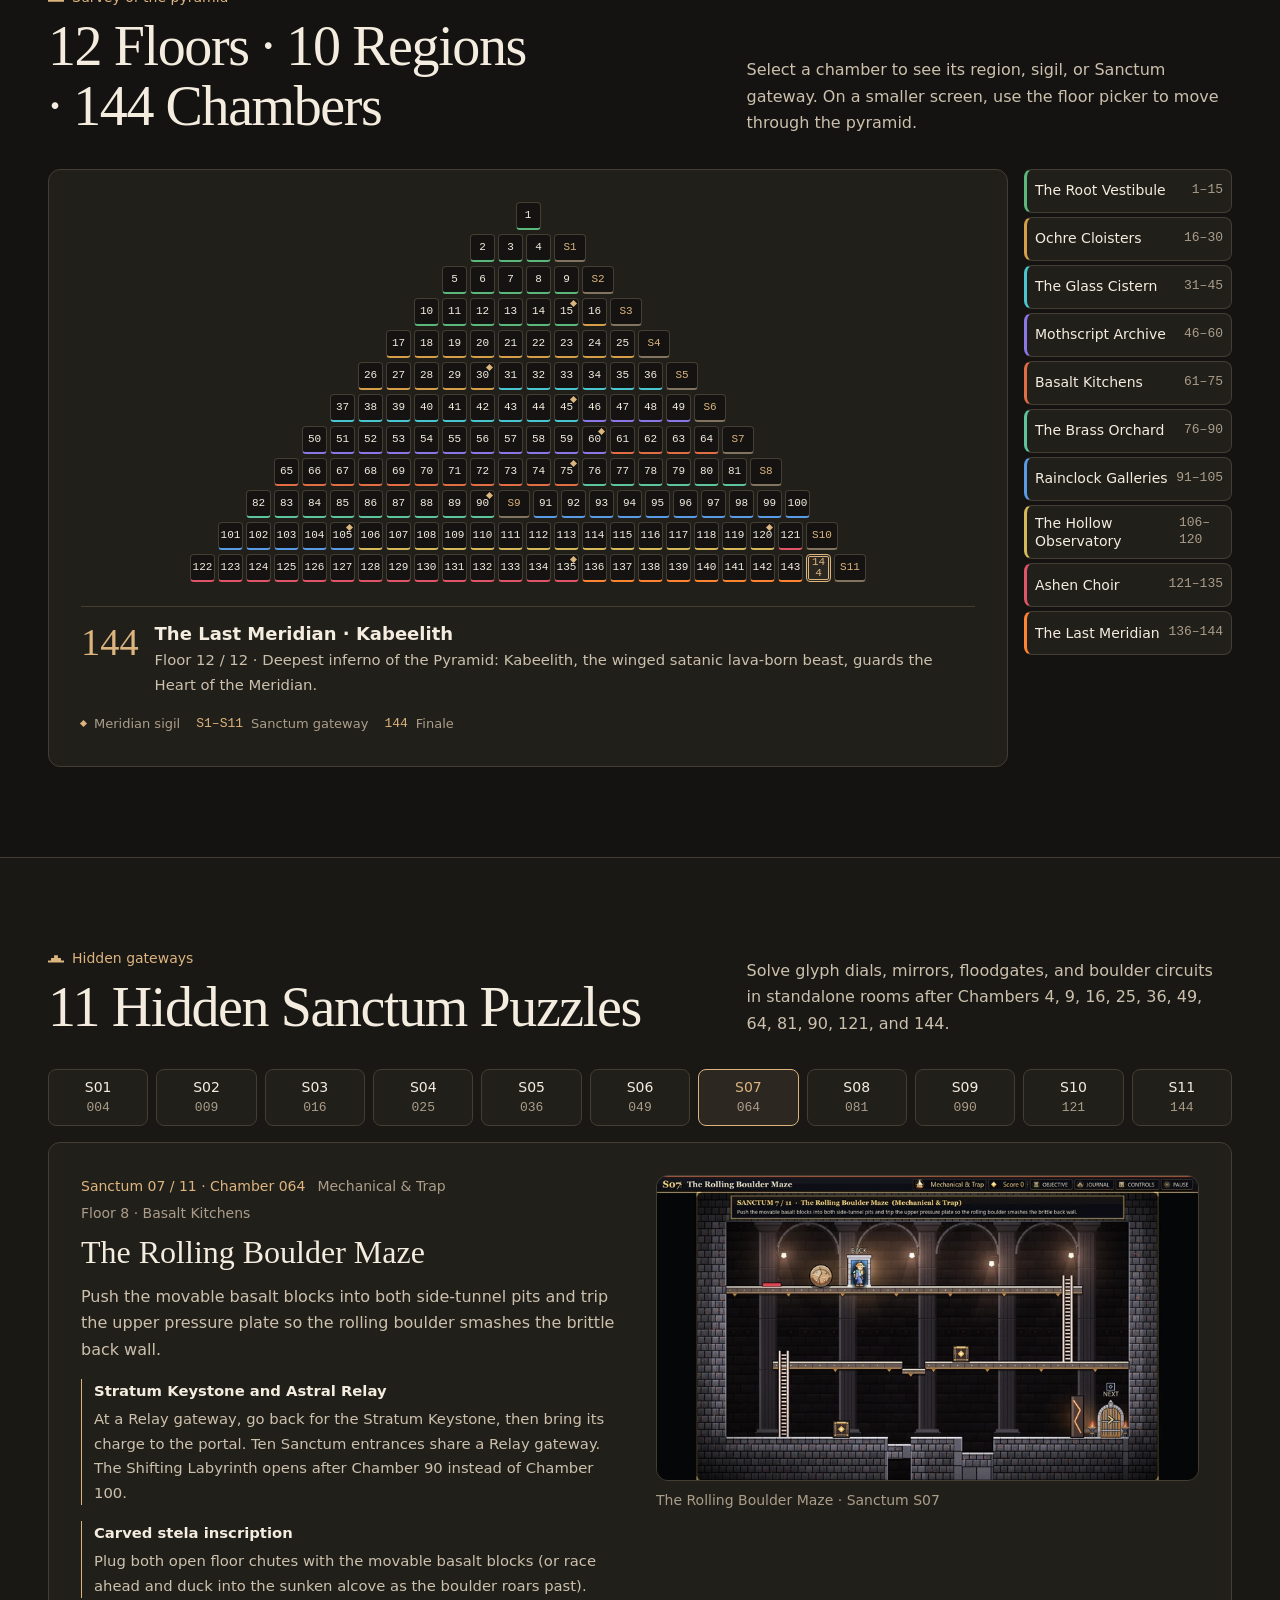
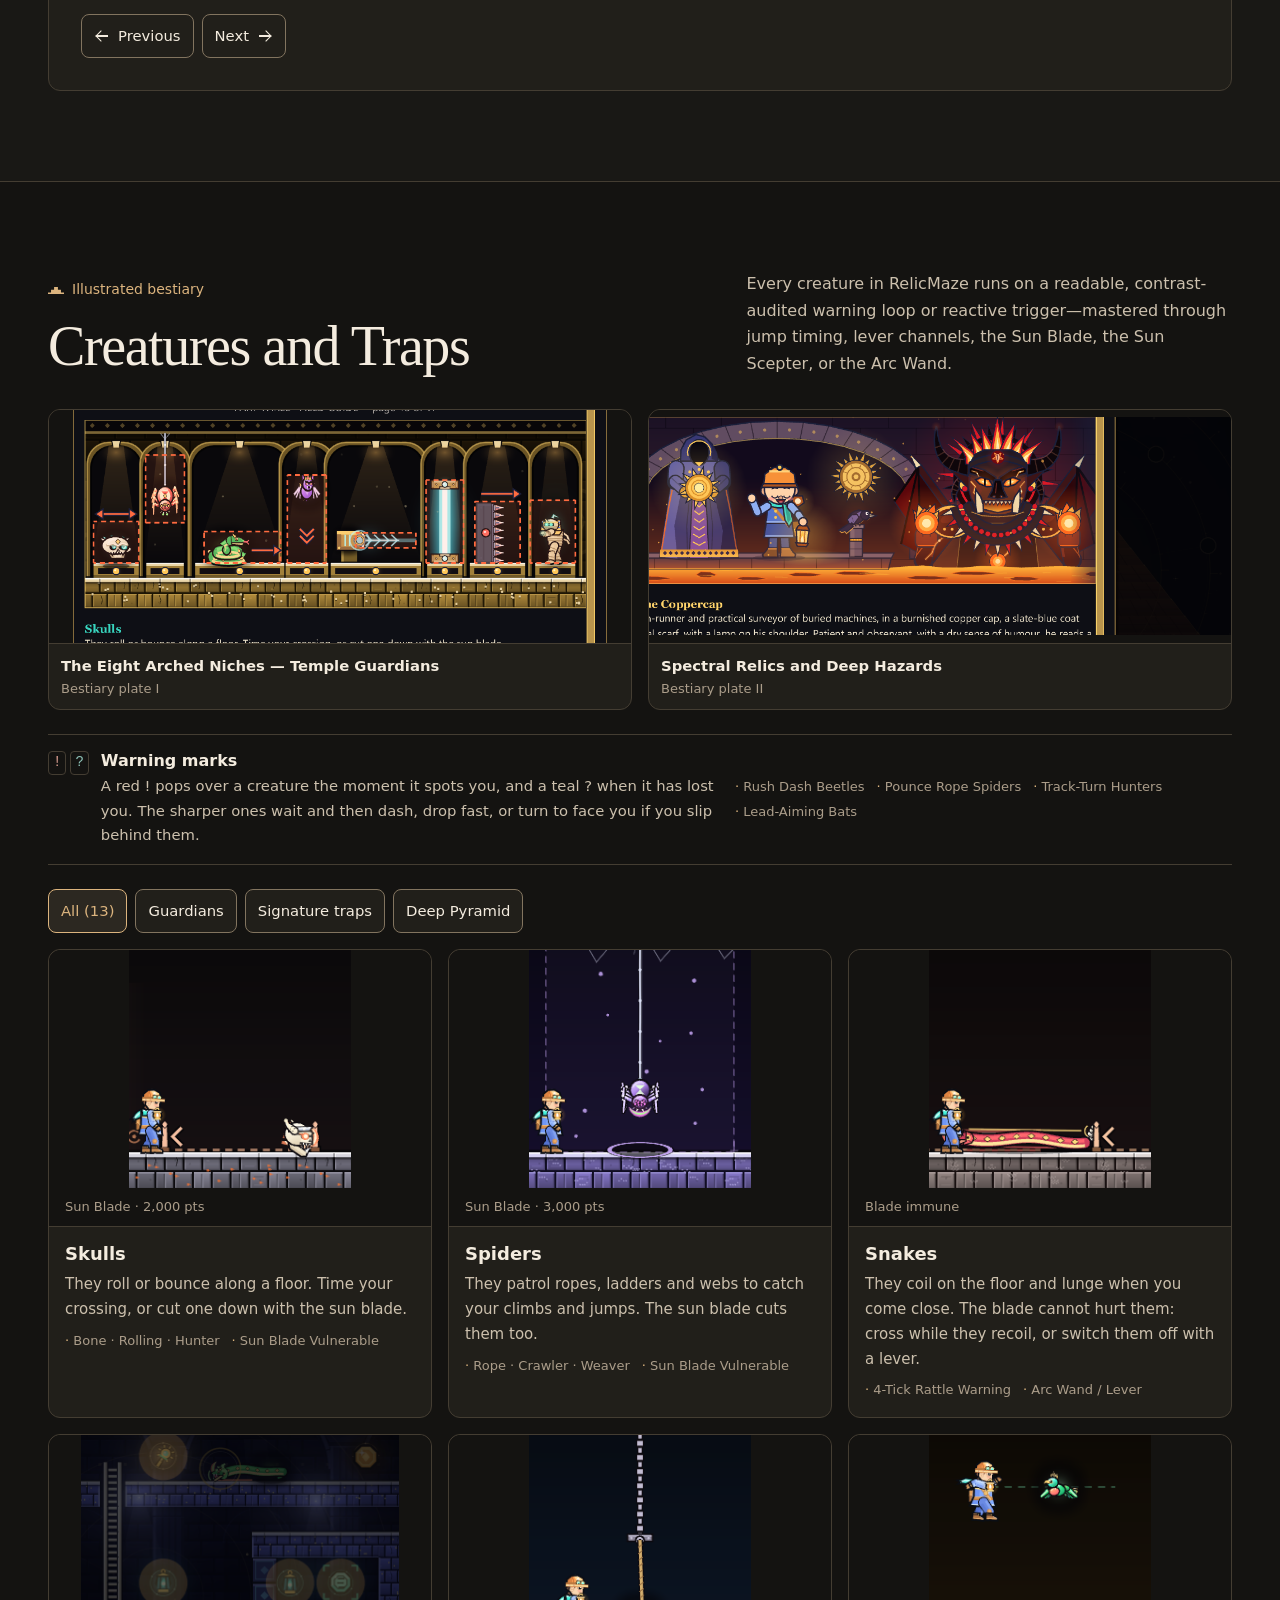
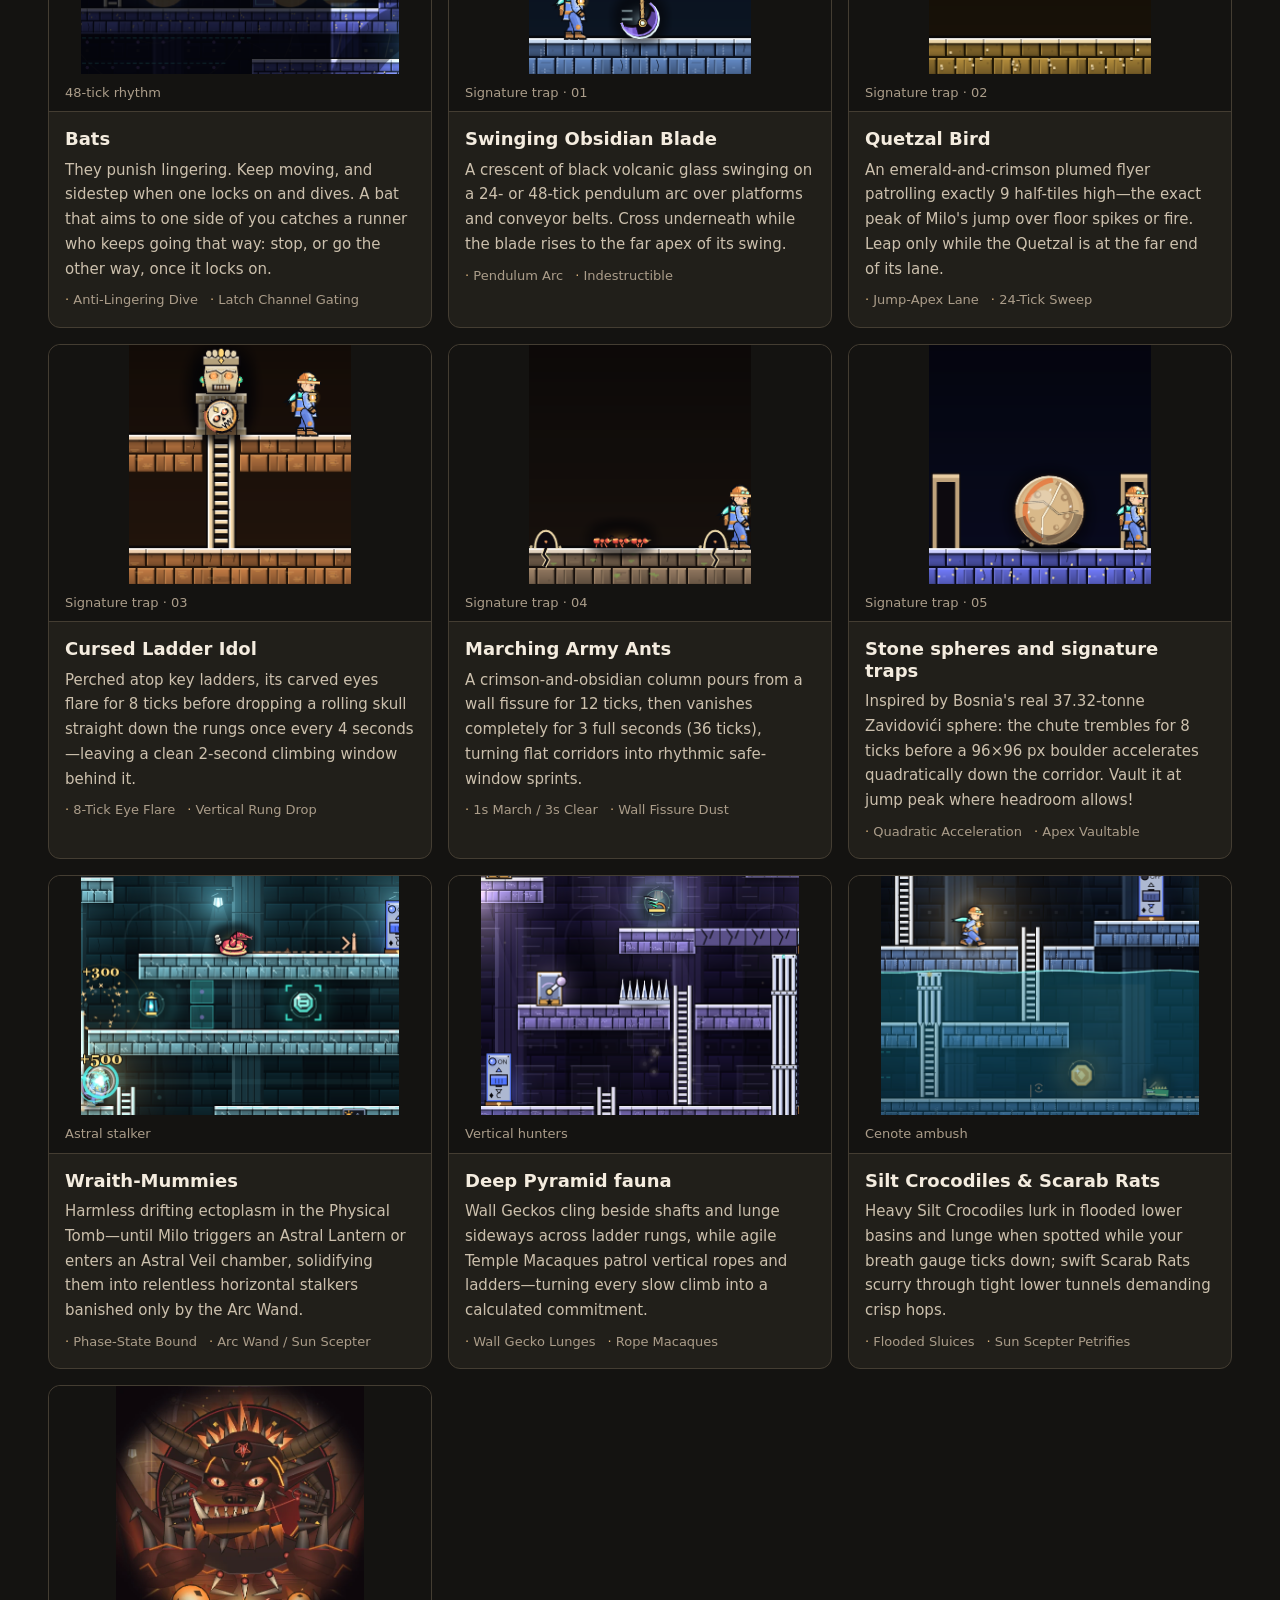
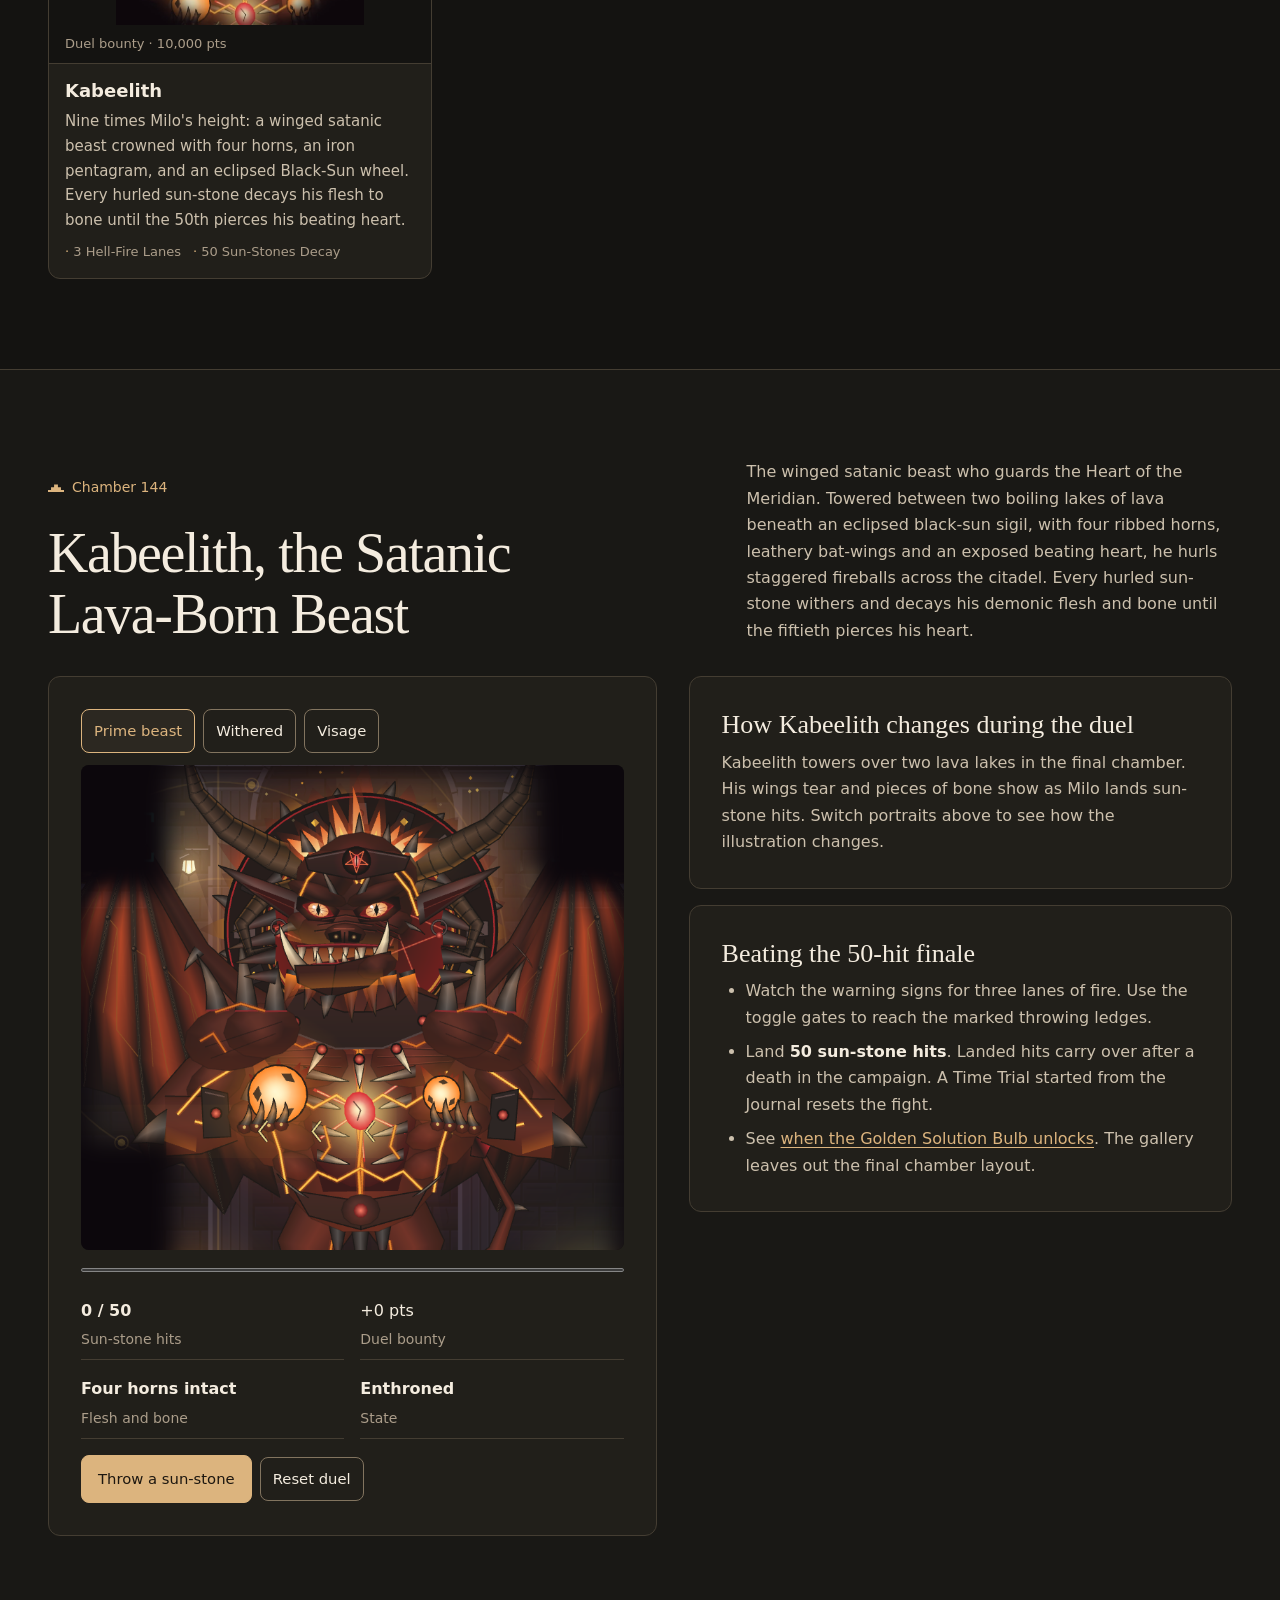
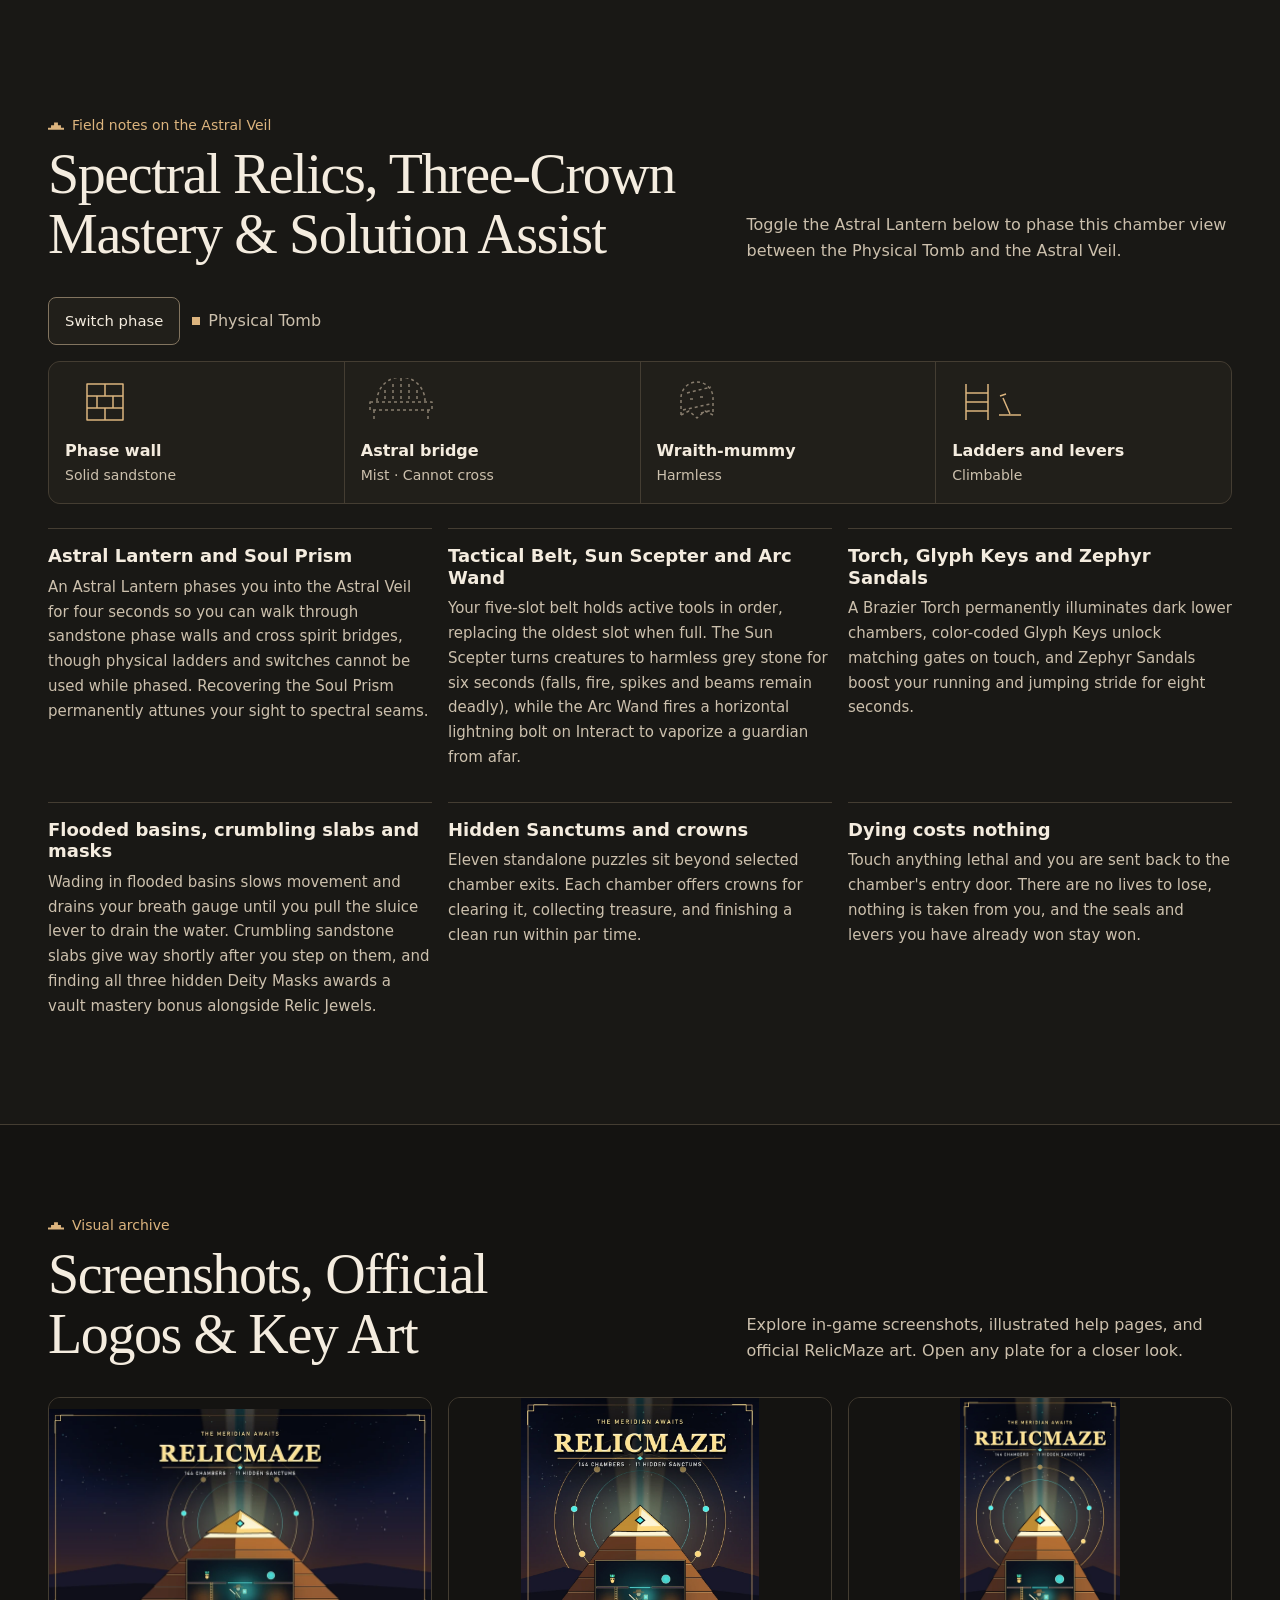
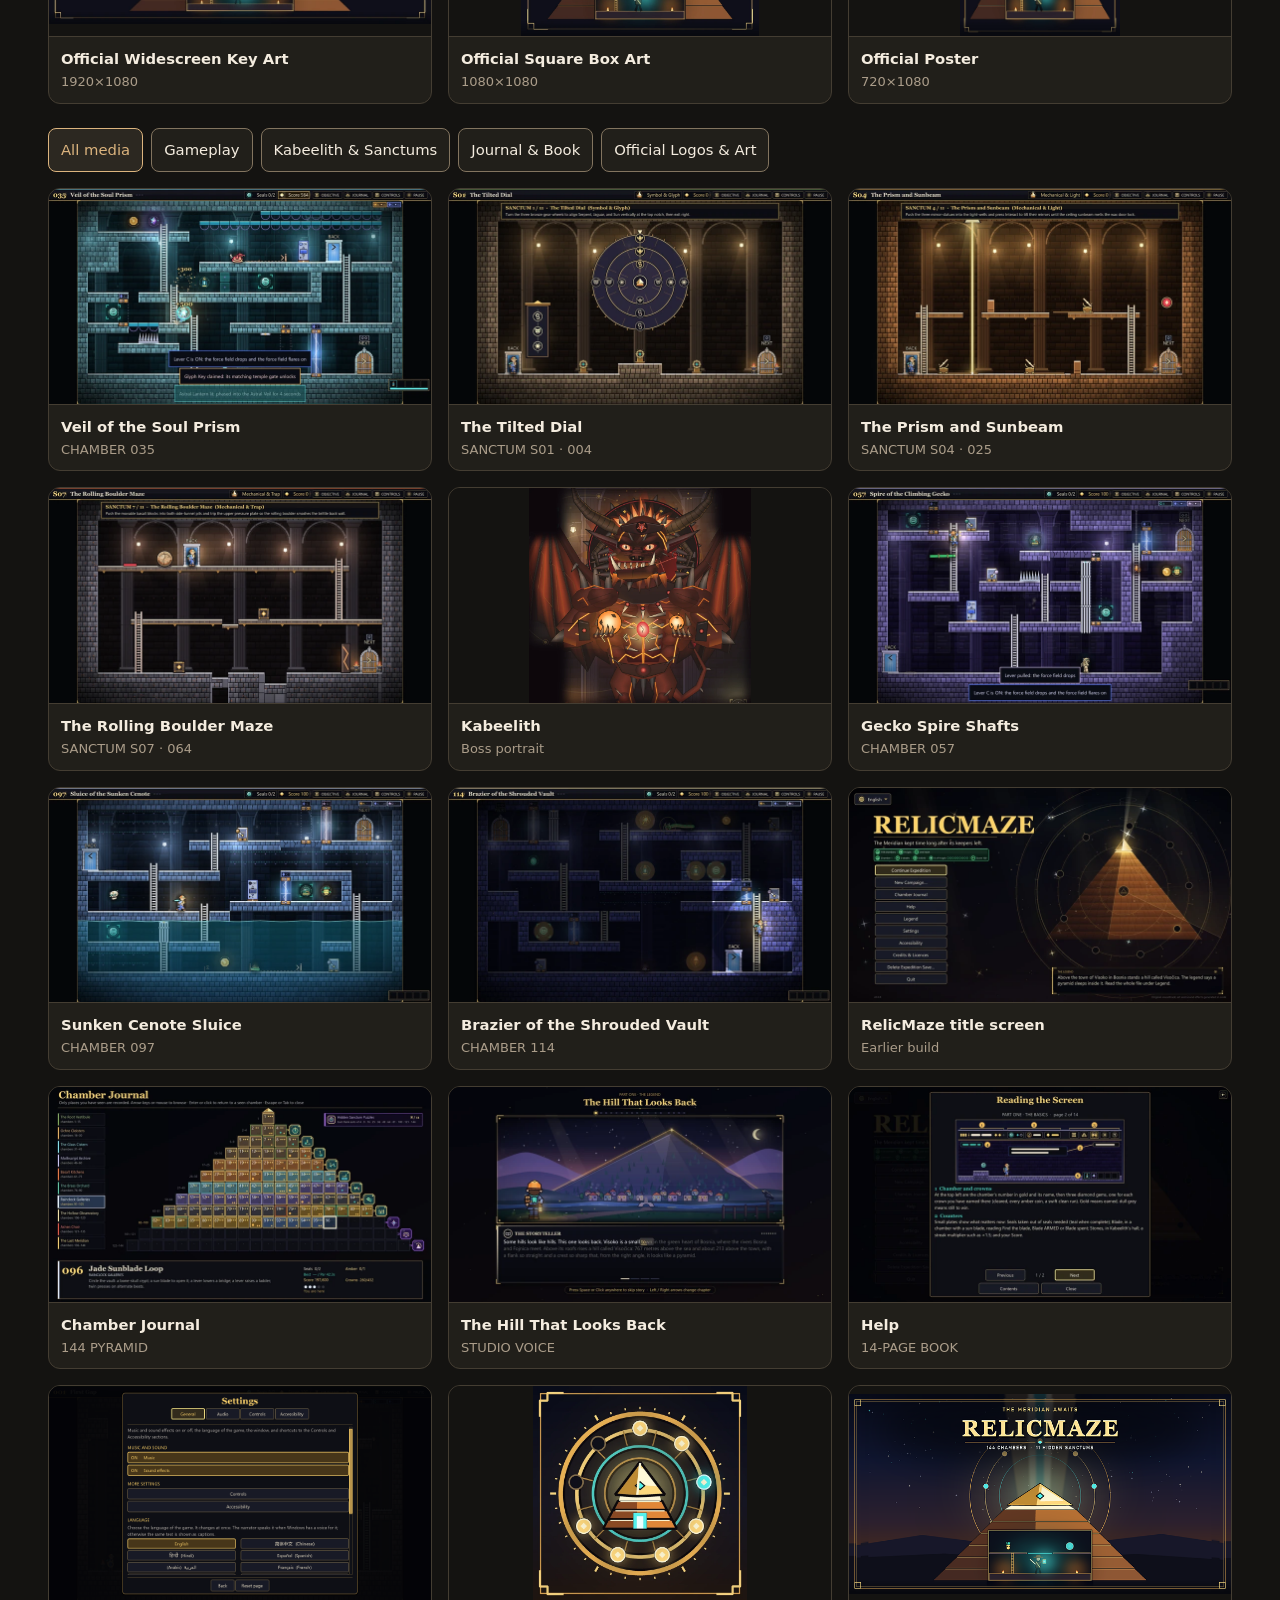
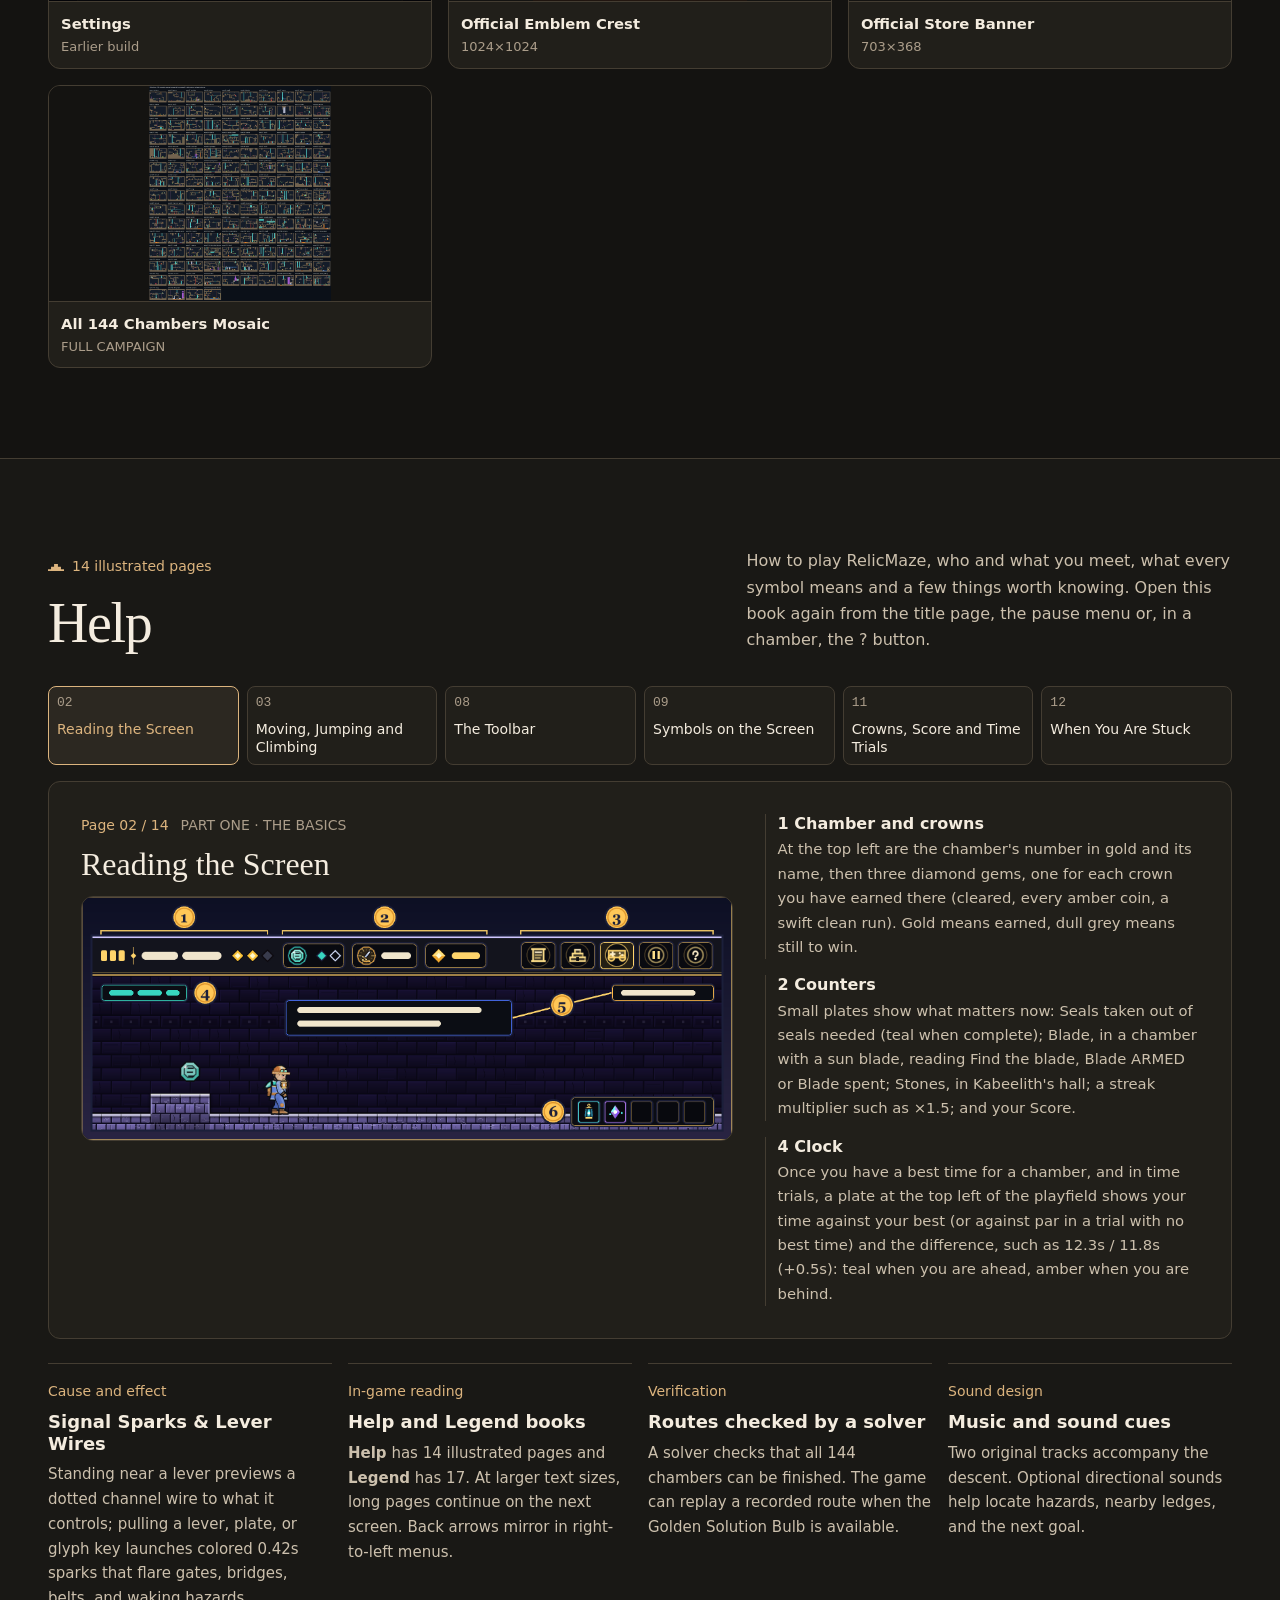
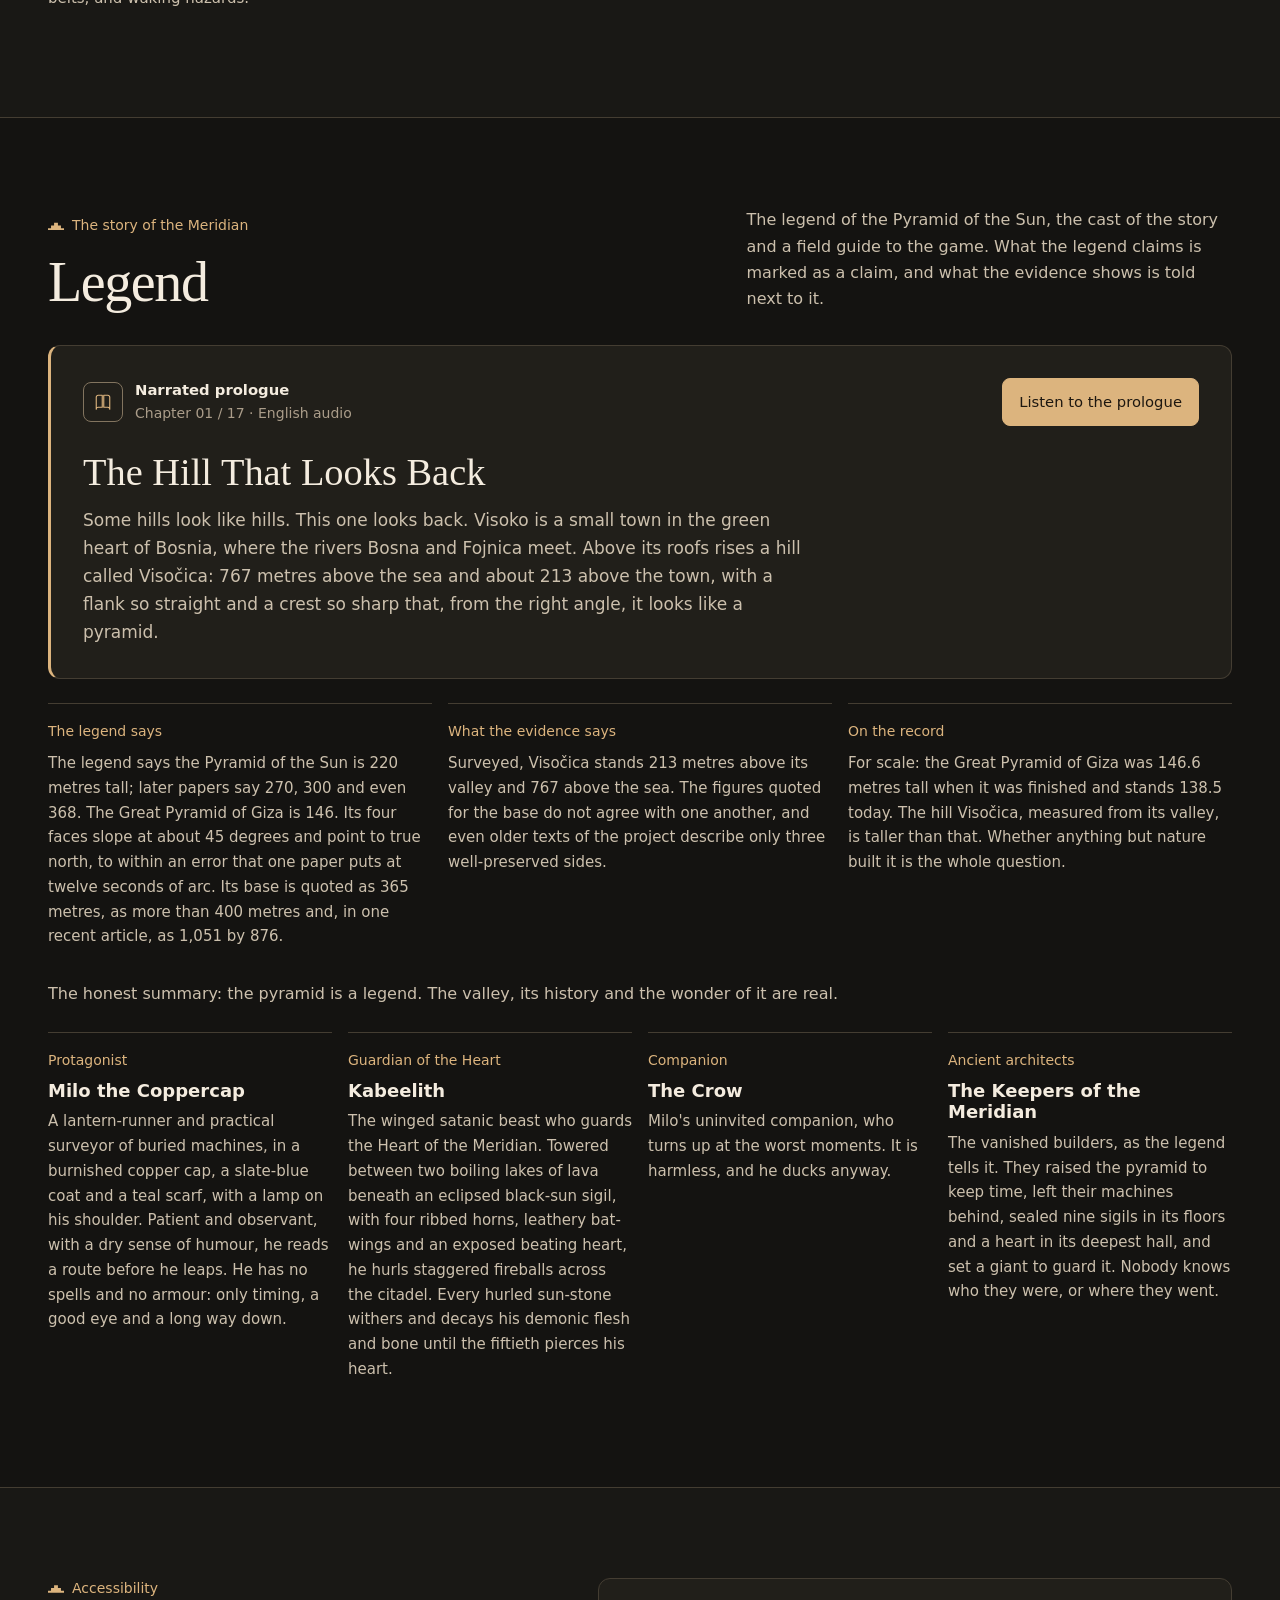
==== commit f4a20afb: "Sync v0.0.19 game updates, 1080p gameplay trailer, and preview sheets Co-authored-by: Copilot <22355" ====
--- a/index.html
+++ b/index.html
@@ -58,7 +58,7 @@
         "name": "RelicMaze | Offline Puzzle Platformer for Windows",
         "description": "Guide Milo through 144 chambers and 11 Hidden Sanctums in RelicMaze, an offline puzzle platformer for Windows. Watch gameplay and browse the pyramid atlas.",
         "inLanguage": "en",
-        "dateModified": "2026-11-25",
+        "dateModified": "2026-11-26",
         "isPartOf": {
           "@id": "https://bulentozkir.github.io/relicmaze-site/#website"
         },
@@ -299,9 +299,9 @@
     <section class="section update-section" id="game-update" aria-labelledby="update-title">
       <div class="container">
         <div class="section-header" lang="en" dir="ltr">
-          <p class="eyebrow"><span>Game development · <time datetime="2026-11-25">November 25, 2026</time></span></p>
+          <p class="eyebrow"><span>Game development · <time datetime="2026-11-26">November 26, 2026</time></span></p>
           <h2 class="section-title" id="update-title">Milo Move Out: mine-cart puzzles</h2>
-          <p class="section-sub">What’s changed in development build 0.0.17.</p>
+          <p class="section-sub">What’s changed in development build 0.0.19.</p>
         </div>
         <div class="update-grid">
           <figure class="update-plate">
@@ -310,11 +310,12 @@
             <figcaption class="gallery-caption" lang="en" dir="ltr">Milo Move Out · In-game screenshot</figcaption>
           </figure>
           <div class="update-copy" lang="en" dir="ltr">
-            <p>Most first-time exits now lead to a 6×6 mine yard. Slide the wagons along their rails to clear a path for Milo’s red cart. Each chamber has its own board; certain routes earn a direct exit instead.</p>
+            <p>Most first-time exits lead to a 6×6 mine yard. Slide the wagons along their rails to clear a path for Milo’s red cart. All 144 chamber boards are now in the hard tier (17–36 minimum moves); certain routes earn a direct exit instead.</p>
             <ul>
-              <li>Collect each chamber’s treasure as well as its seals before leaving.</li>
-              <li>The Shifting Labyrinth now follows <a href="#puzzles">Chamber 90</a>. Chamber 100 still has its Astral Relay, but no Sanctum.</li>
-              <li>The game now offers 30 languages, including right-to-left menus in Arabic, Urdu, Western Punjabi, and Persian.</li>
+              <li>Revisit any reached chamber or Sanctum from the Chamber Journal, or click <strong>Restart Milo Move Out</strong> to replay a past chamber’s board from the start.</li>
+              <li>Press <kbd>Ctrl</kbd> + <kbd>R</kbd> + <kbd>X</kbd> in any chamber or Sanctum to play it again from scratch.</li>
+              <li>Solution previews now unlock after 299 valid slides on the same mine-cart board, and the Golden Solution Bulb unlocks after 199 failures in the same chamber or Sanctum.</li>
+              <li>Collect each chamber’s treasure as well as its seals, explore The Shifting Labyrinth after <a href="#puzzles">Chamber 90</a>, and choose from 30 game languages (with right-to-left menus in Arabic, Urdu, Western Punjabi, and Persian).</li>
             </ul>
             <a href="support.html#mine-cart-help">Mine-cart controls and hints</a>
           </div>
@@ -404,7 +405,7 @@
               <span class="walkthrough-label">Chamber 101</span>
             </a>
             <a class="walkthrough-card" href="assets/previews/selected-rooms-walkthrough.png" data-lightbox-title="Selected Chambers — Deterministic Route Traces">
-              <img src="assets/previews/selected-rooms-walkthrough.png?v=10" alt="Selected rooms solver traces" width="1056" height="1176" loading="lazy" decoding="async">
+              <img src="assets/previews/selected-rooms-walkthrough.png?v=11" alt="Selected rooms solver traces" width="1056" height="1176" loading="lazy" decoding="async">
               <span class="walkthrough-label">Route atlas</span>
             </a>
           </div>
@@ -1075,7 +1076,7 @@
           </a>
 
           <a class="gallery-item" data-category="art" href="assets/previews/all-144-rooms.png" data-lightbox-title="Complete 144-Chamber Architectural Contact Sheet">
-            <img class="gallery-thumb" src="assets/previews/all-144-rooms.png?v=10" alt="All 144 Chambers architectural mosaic" width="1360" height="1600" loading="lazy" decoding="async">
+            <img class="gallery-thumb" src="assets/previews/all-144-rooms.png?v=11" alt="All 144 Chambers architectural mosaic" width="1360" height="1600" loading="lazy" decoding="async">
             <div class="gallery-caption"><strong>All 144 Chambers Mosaic</strong><span>FULL CAMPAIGN</span></div>
           </a>
         </div>
@@ -1349,6 +1350,11 @@
                 <td><kbd>Ctrl</kbd> + <kbd>R</kbd></td>
                 <td>—</td>
               </tr>
+              <tr>
+                <td>Play chamber from scratch</td>
+                <td><kbd>Ctrl</kbd> + <kbd>R</kbd> + <kbd>X</kbd></td>
+                <td>—</td>
+              </tr>
             </tbody>
           </table>
           <p class="section-sub"><a href="support.html#accessibility-help">More shortcuts and accessibility settings</a></p>
@@ -1437,7 +1443,7 @@
     </div>
   </footer>
 
-  <script src="assets/js/i18n-data.js?v=14" defer></script>
-  <script src="assets/js/app.js?v=16" defer></script>
+  <script src="assets/js/i18n-data.js?v=15" defer></script>
+  <script src="assets/js/app.js?v=17" defer></script>
 </body>
 </html>
